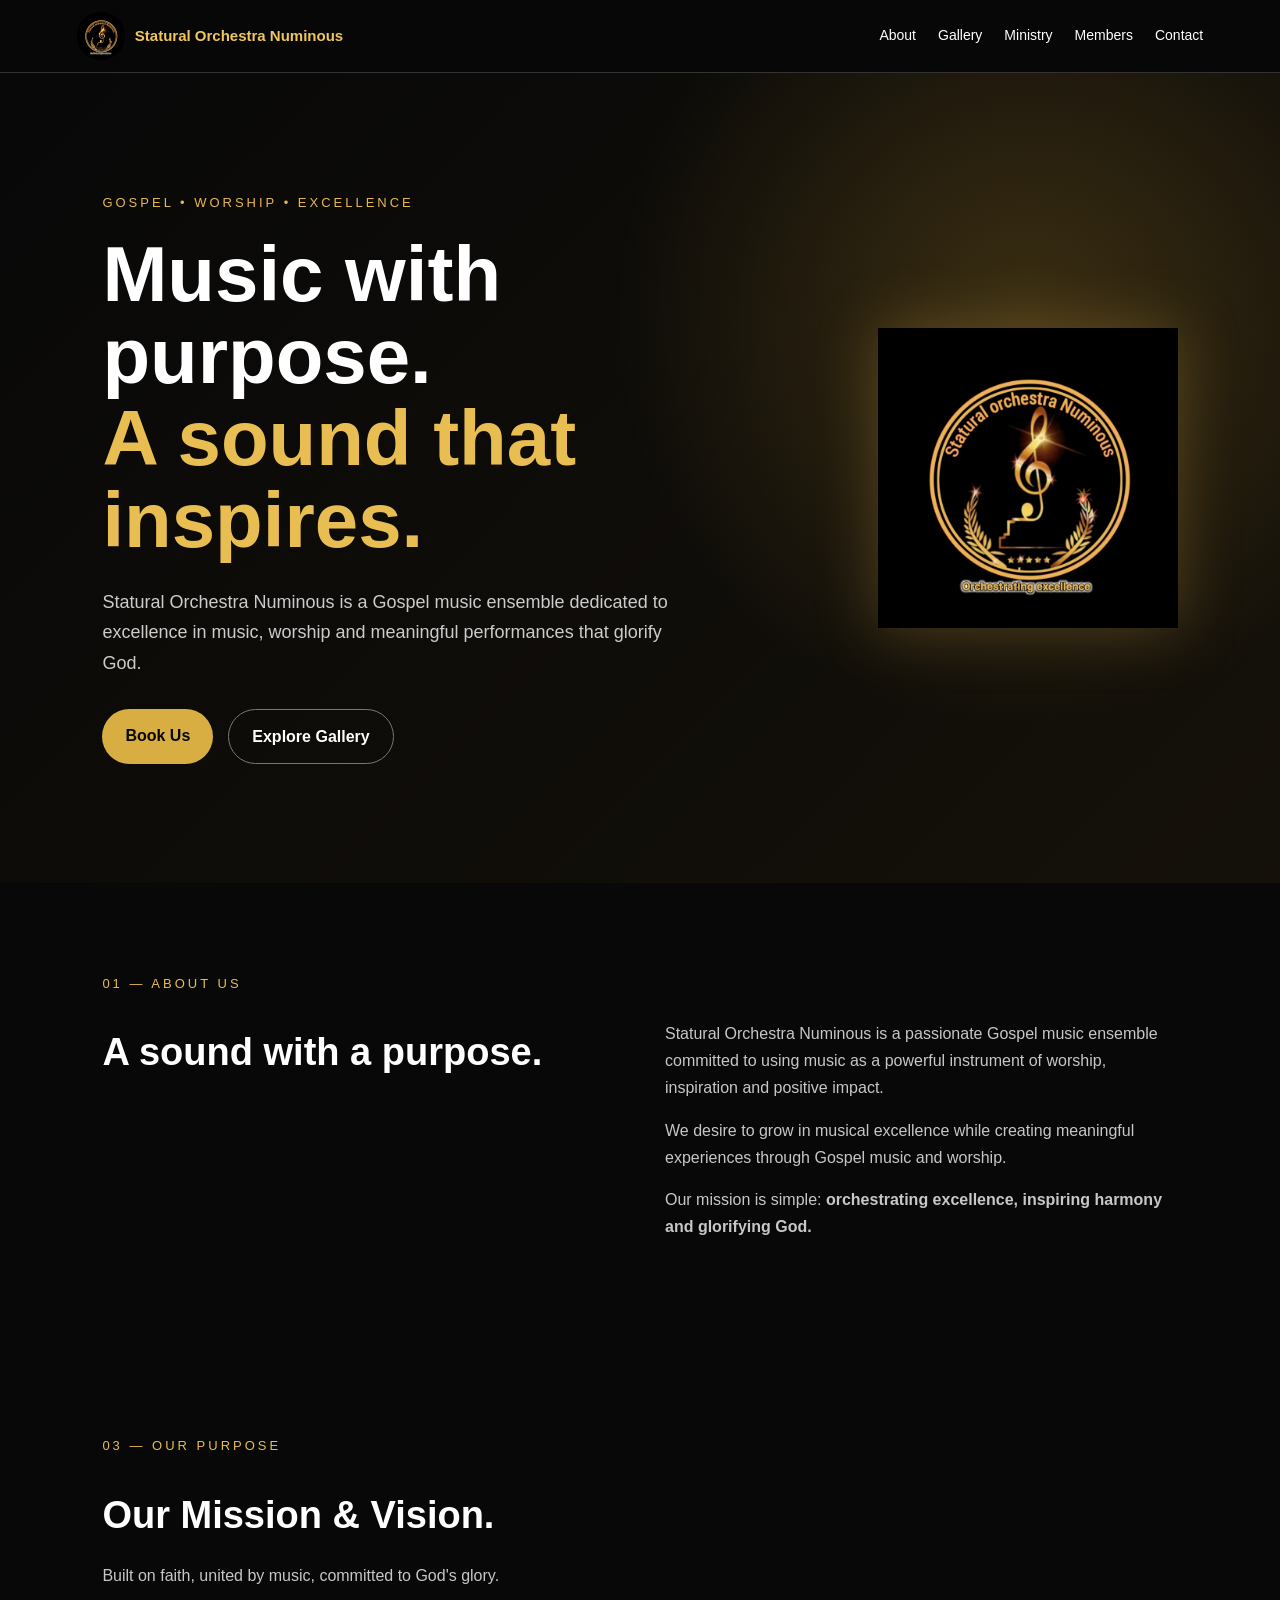
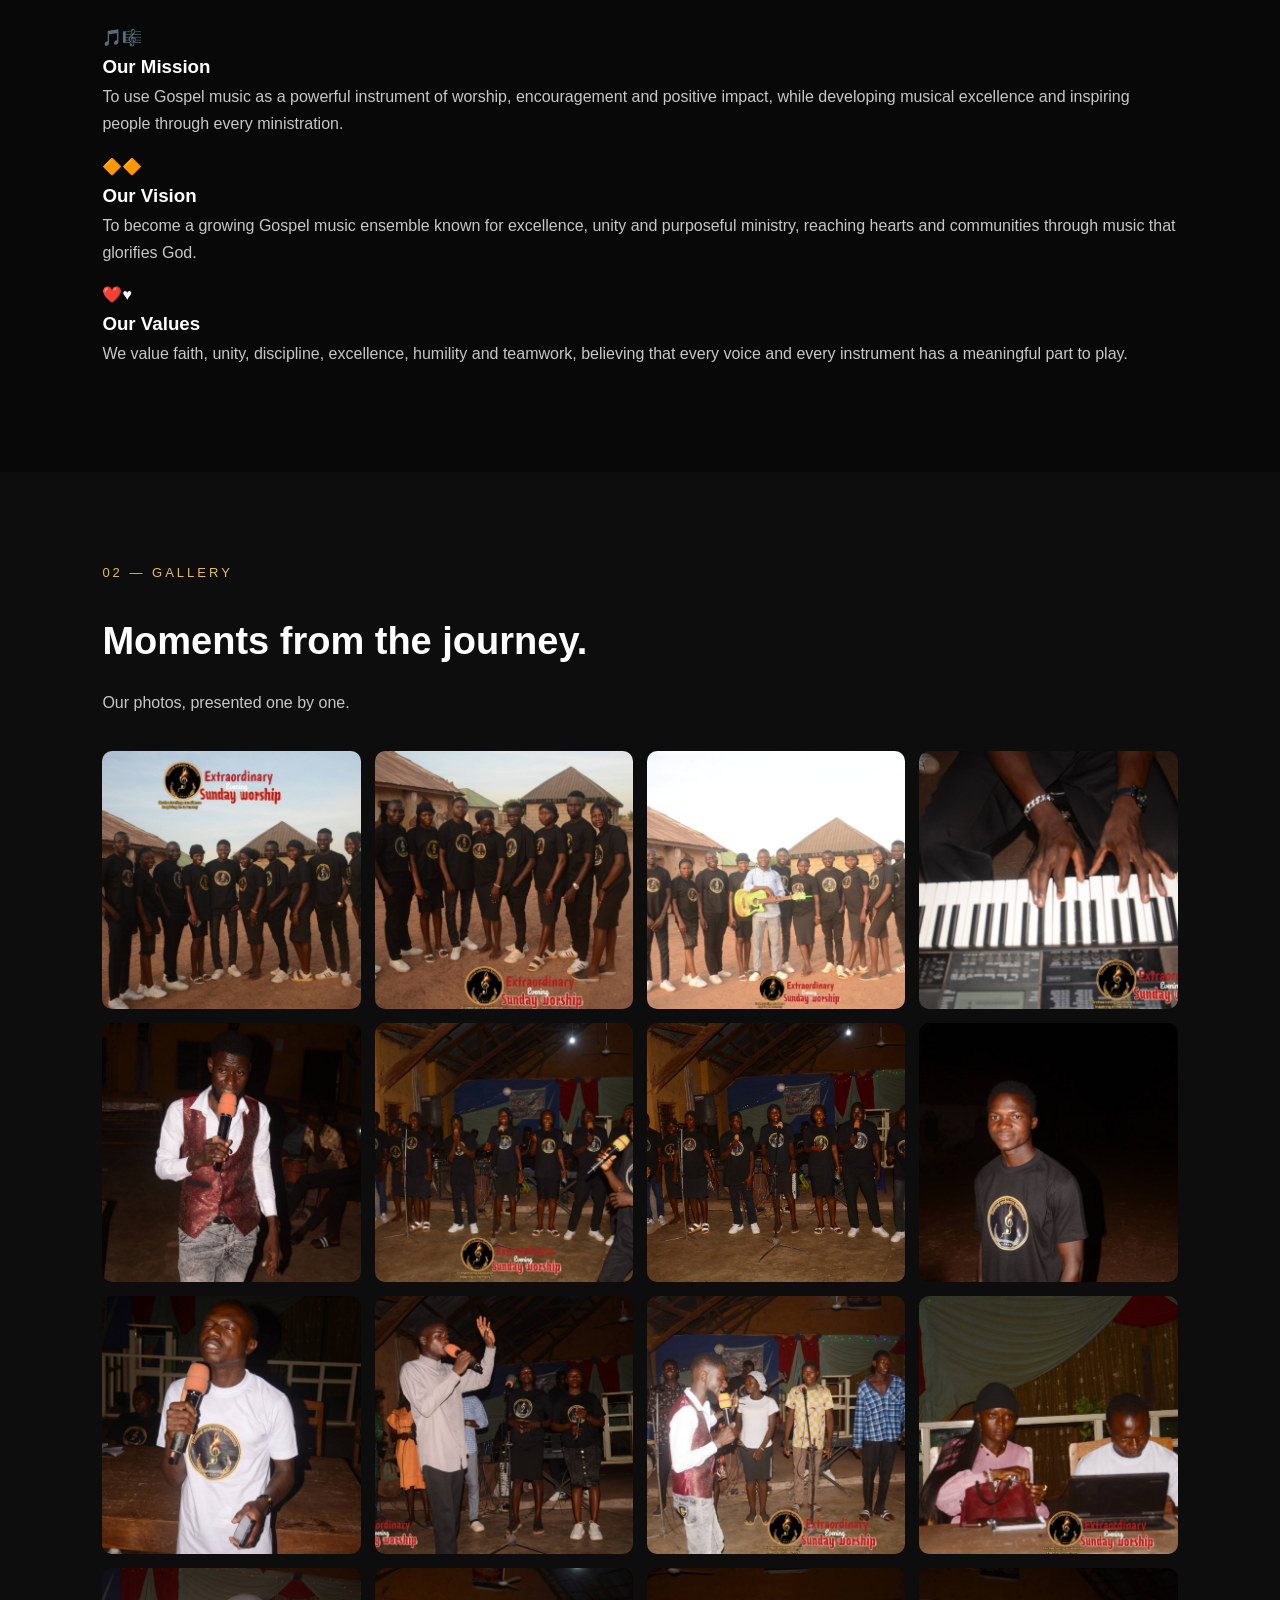
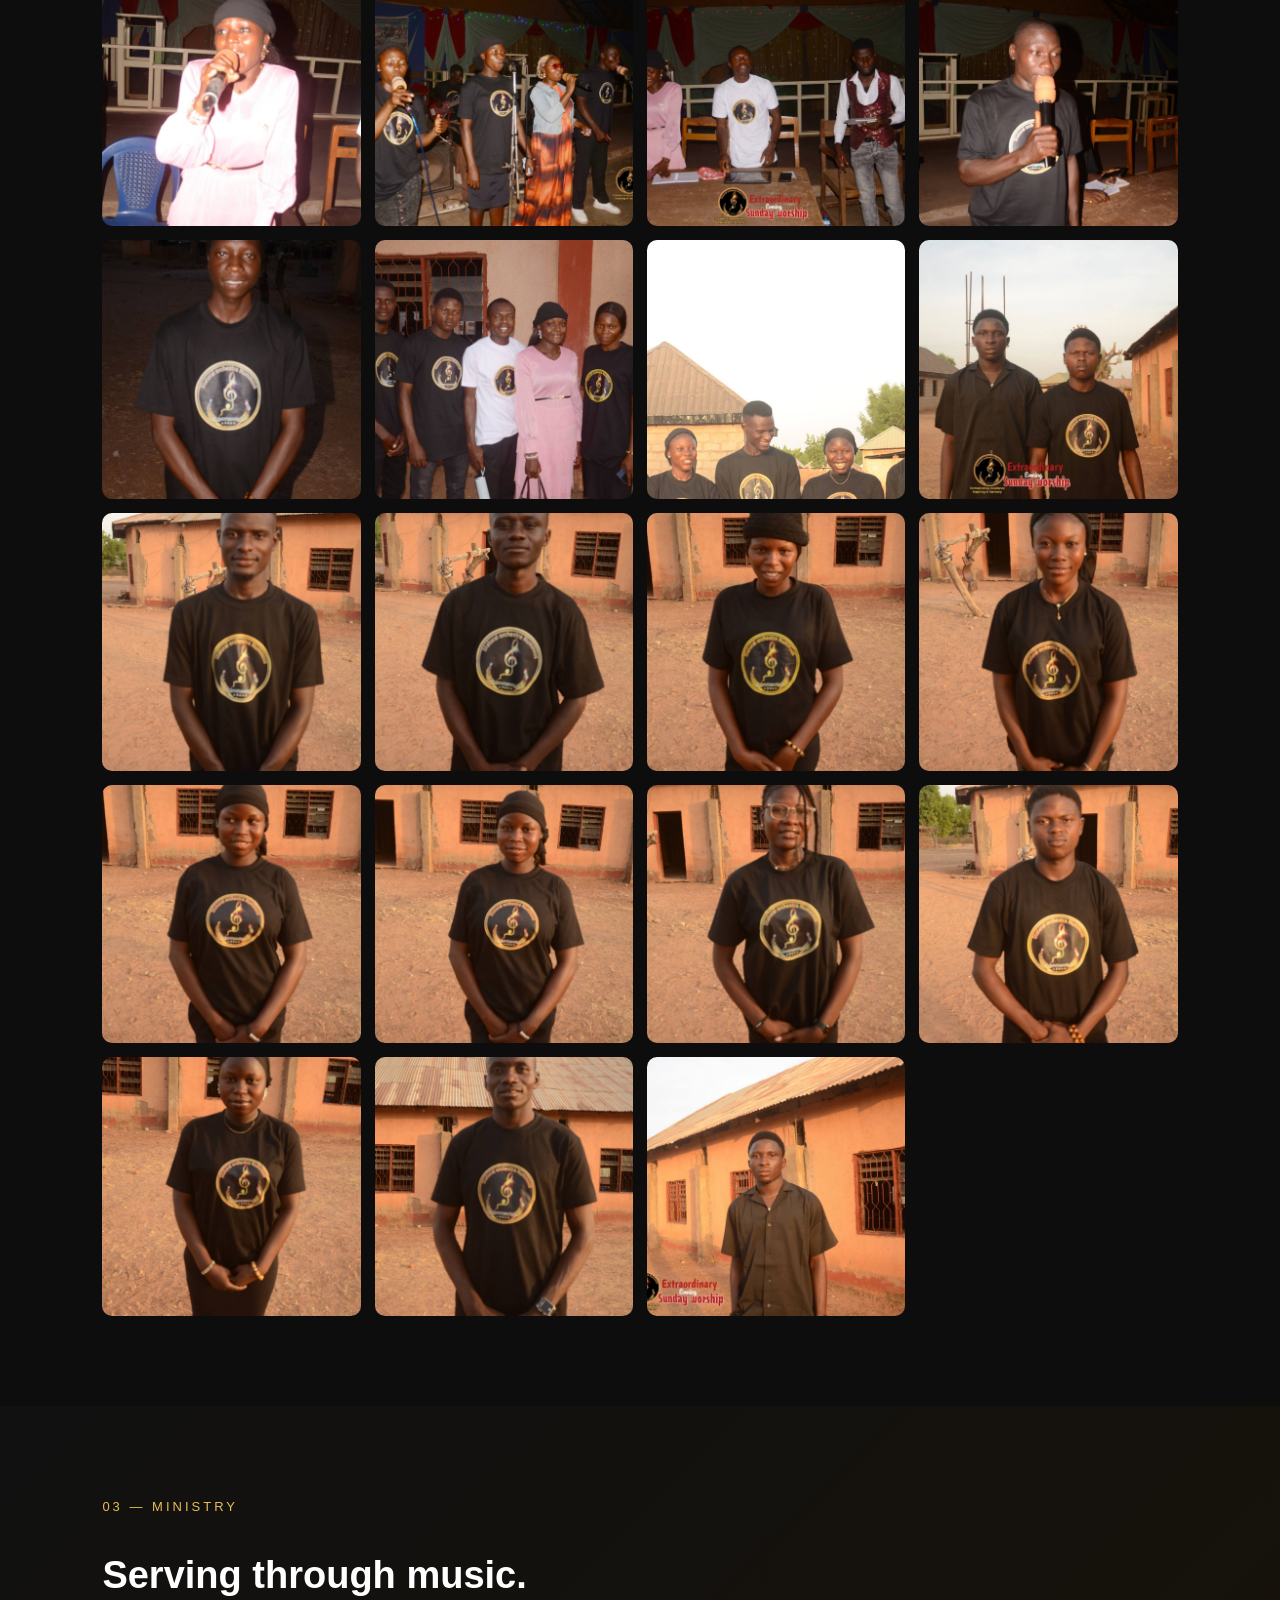
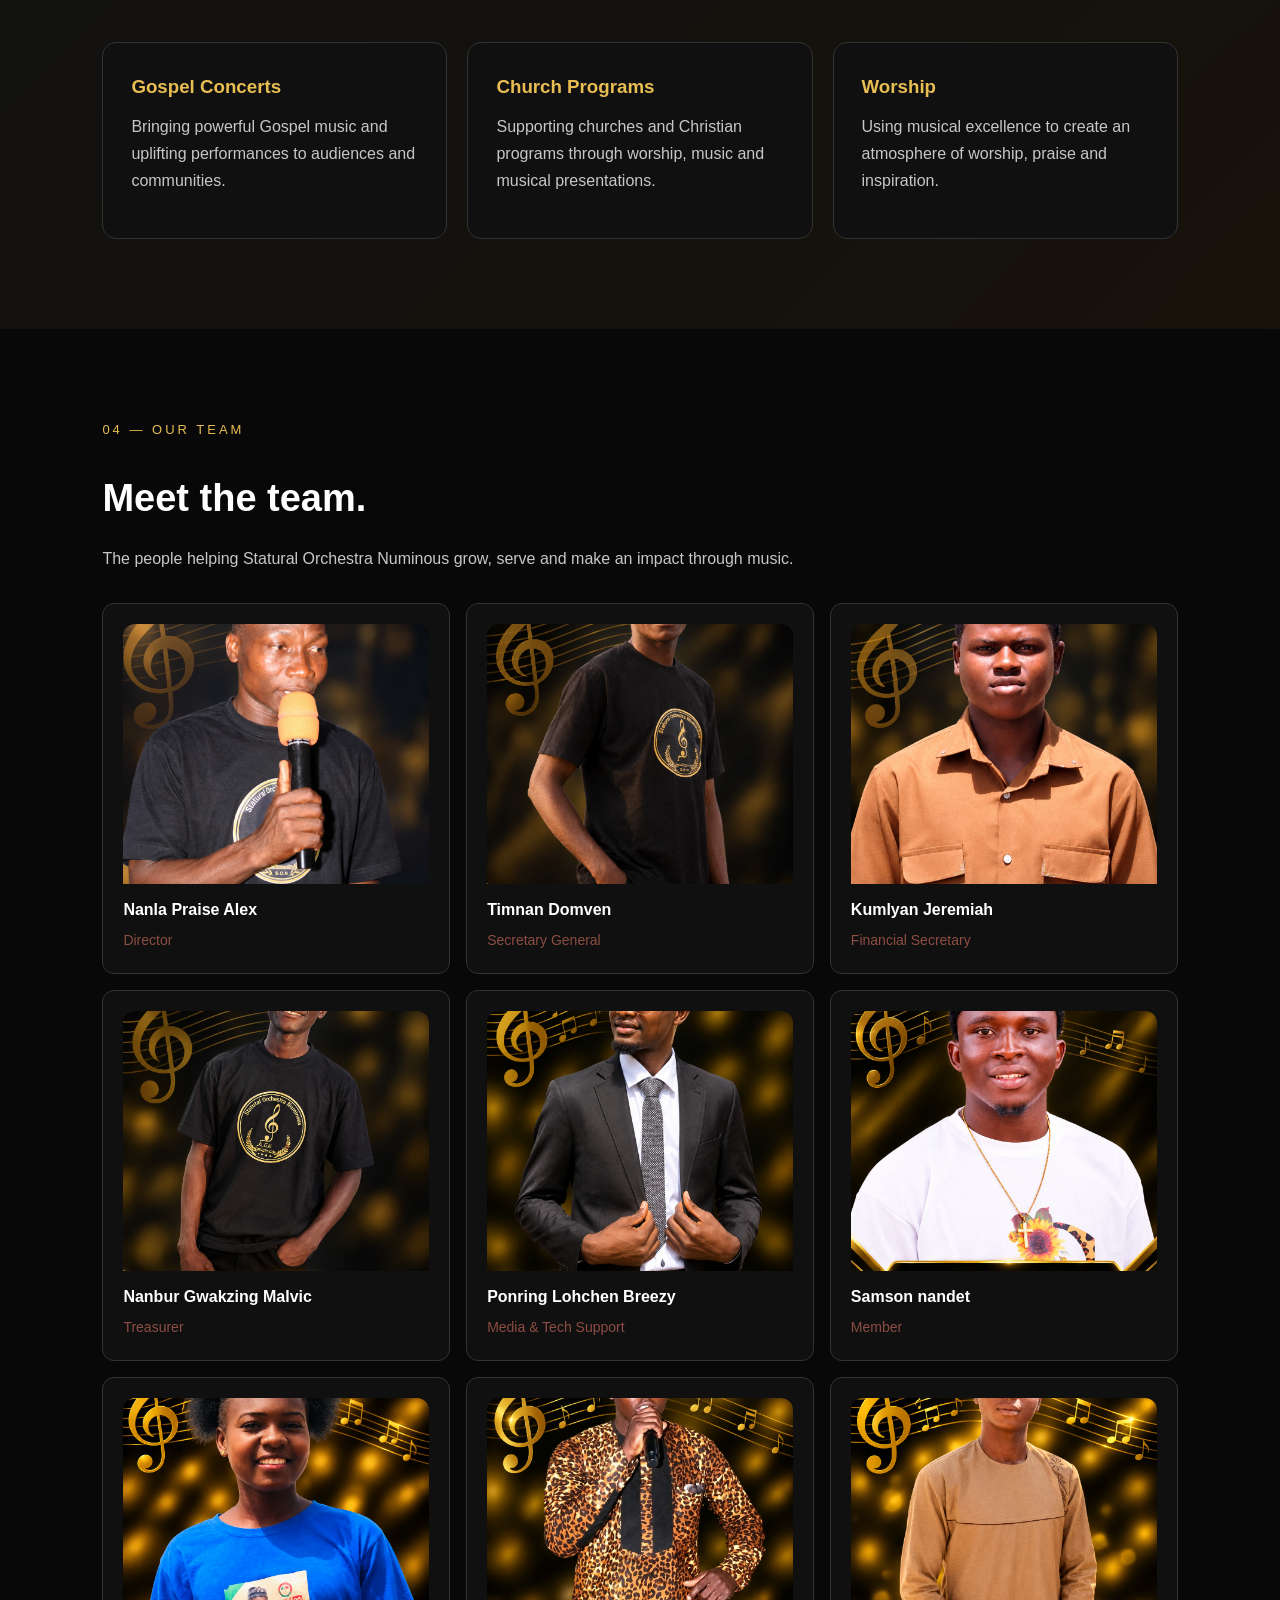
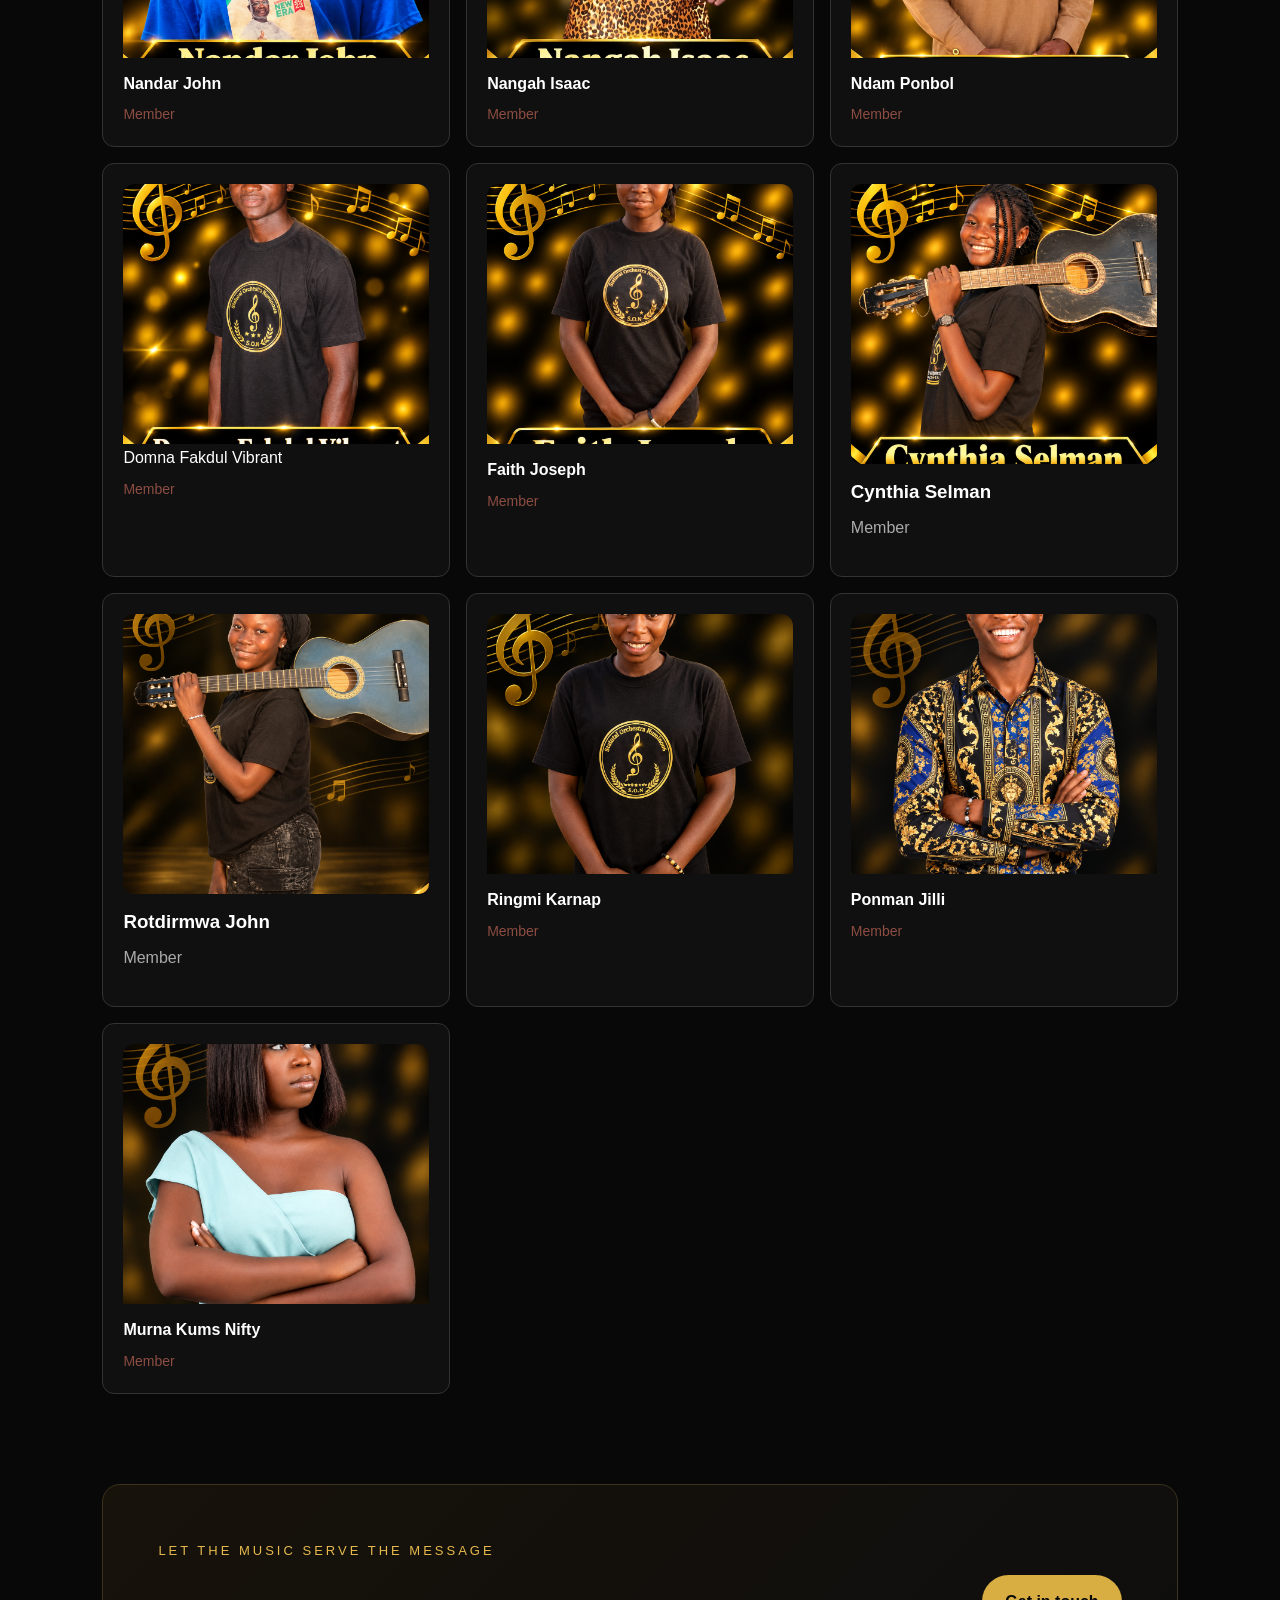
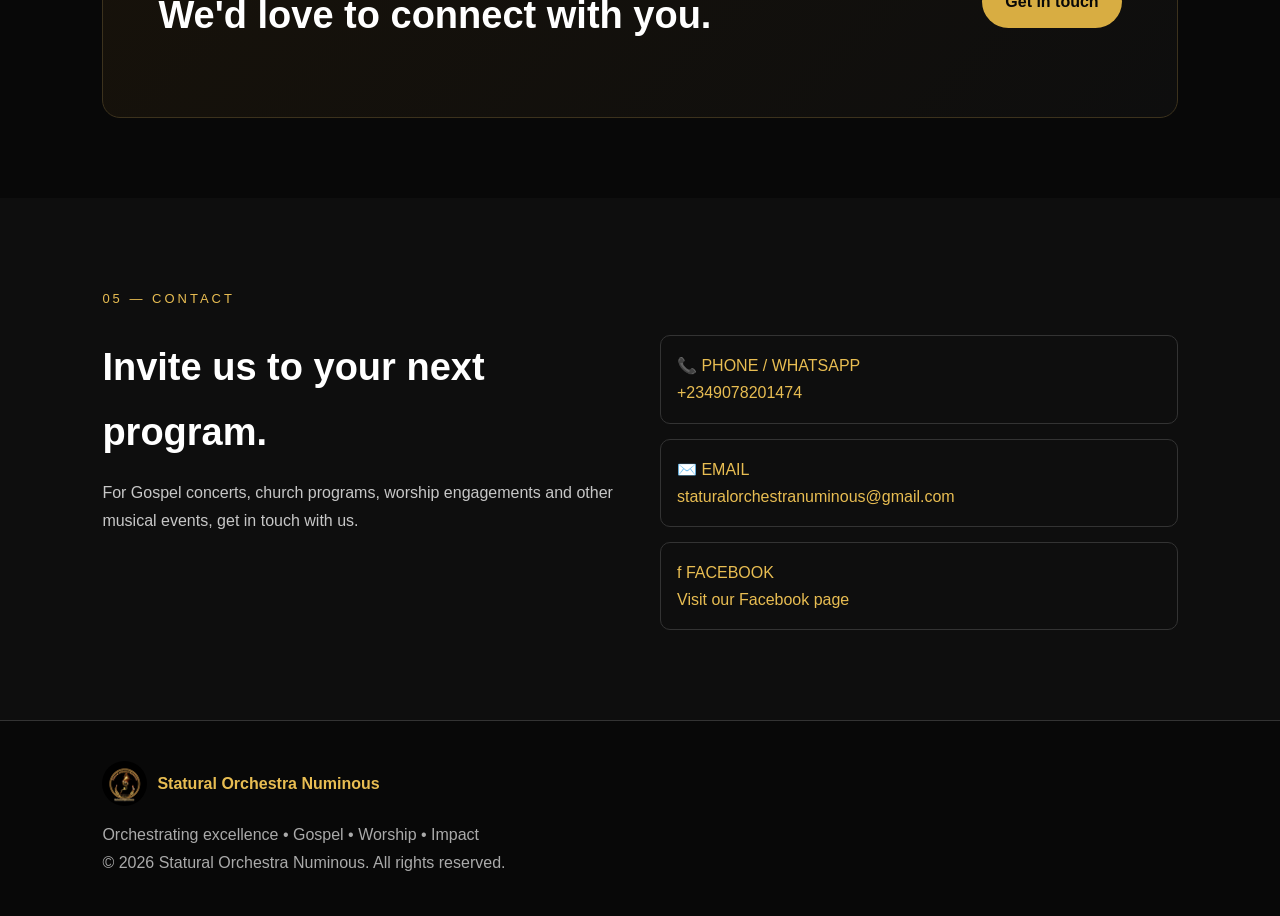
==== index.html @ 4edaca40 "Update phone number in contact card" ====
<!DOCTYPE html>
<html lang="en">
<head>
<meta charset="UTF-8">
<meta name="viewport" content="width=device-width, initial-scale=1.0">

<meta name="description" content="Statural Orchestra Numinous — Gospel music, worship, excellence and meaningful performances.">

<title>Statural Orchestra Numinous | Gospel Music</title>

<style>
*{
  margin:0;
  padding:0;
  box-sizing:border-box;
  scroll-behavior:smooth;
}

body{
  font-family:Arial,Helvetica,sans-serif;
  background:#080808;
  color:#fff;
  line-height:1.7;
}

header{
  position:sticky;
  top:0;
  z-index:1000;
  background:rgba(8,8,8,.96);
  border-bottom:1px solid #333;
  padding:12px 6%;
  display:flex;
  align-items:center;
  justify-content:space-between;
}

.brand{
  display:flex;
  align-items:center;
  gap:10px;
  color:#f1c75b;
  text-decoration:none;
  font-weight:bold;
}

.brand img{
  width:48px;
  height:48px;
  object-fit:contain;
  border-radius:50%;
}

.brand span{
  font-size:15px;
}

nav{
  display:flex;
  gap:22px;
}

nav a{
  color:#fff;
  text-decoration:none;
  font-size:14px;
}

nav a:hover{
  color:#f1c75b;
}

.menu-btn{
  display:none;
  background:none;
  border:0;
  color:#f1c75b;
  font-size:28px;
}

.hero{
  min-height:90vh;
  display:flex;
  align-items:center;
  justify-content:space-between;
  gap:40px;
  padding:80px 8%;
  background:
    radial-gradient(circle at 80% 30%,rgba(214,164,49,.22),transparent 35%),
    linear-gradient(135deg,#080808,#15110a);
}

.hero-content{
  max-width:650px;
}

.eyebrow{
  color:#e6b94d;
  letter-spacing:3px;
  font-size:13px;
  margin-bottom:20px;
}

h1{
  font-size:clamp(42px,7vw,78px);
  line-height:1.05;
  margin-bottom:25px;
}

h1 span{
  color:#e8bd52;
}

.hero-text{
  color:#ccc;
  font-size:18px;
  max-width:600px;
}

.hero-actions{
  margin-top:30px;
  display:flex;
  gap:15px;
  flex-wrap:wrap;
}

.btn{
  display:inline-block;
  padding:13px 23px;
  border-radius:30px;
  text-decoration:none;
  font-weight:bold;
}

.primary{
  background:#d8ad42;
  color:#080808;
}

.ghost{
  border:1px solid #777;
  color:#fff;
}

.hero-mark{
  width:300px;
  height:300px;
  display:flex;
  align-items:center;
  justify-content:center;
}

.hero-mark img{
  width:100%;
  height:100%;
  object-fit:contain;
  filter:drop-shadow(0 0 30px rgba(230,185,77,.25));
}

.section{
  padding:90px 8%;
}

.section-label{
  color:#e8bd52;
  letter-spacing:3px;
  font-size:13px;
  margin-bottom:25px;
}

.two-col{
  display:grid;
  grid-template-columns:1fr 1fr;
  gap:50px;
}

h2{
  font-size:38px;
  margin-bottom:15px;
}

.section p{
  color:#c7c7c7;
  margin-bottom:15px;
}

.gallery-section{
  background:#0d0d0d;
}

.section-heading{
  margin-bottom:35px;
}

.gallery{
  display:grid;
  grid-template-columns:repeat(4,1fr);
  gap:14px;
}

.gallery-item{
  border:0;
  padding:0;
  background:#111;
  cursor:pointer;
  overflow:hidden;
  border-radius:10px;
  aspect-ratio:1/1;
}

.gallery-item img{
  width:100%;
  height:100%;
  object-fit:cover;
  transition:.4s;
}

.gallery-item:hover img{
  transform:scale(1.08);
}

.ministry{
  background:linear-gradient(135deg,#111,#17120a);
}

.cards{
  display:grid;
  grid-template-columns:repeat(3,1fr);
  gap:20px;
  margin-top:35px;
}

.card{
  border:1px solid #333;
  padding:28px;
  border-radius:14px;
  background:#101010;
}

.card h3{
  color:#e8bd52;
  margin-bottom:10px;
}

.members{
  background:#080808;
}

  .member-grid{
    display:grid;
    grid-template-columns:repeat(3,1fr);
    gap:15px;
    margin-top:30px;
}

.member,
.member-card{
    width:100%;
    box-sizing:border-box;
    padding:20px;
    border:1px solid #333;
    border-radius:12px;
    background:#101010;
    overflow:hidden;
}

.member img,
.member-card img{
    display:block;
    width:100%;
    height:280px;
    object-fit:cover;
    border-radius:10px;
}

.member strong,
.member-card h3{
    display:block;
    margin-top:12px;
    color:#fff;
}

.member span,
.member-card p{
    display:block;
    color:#aaa;
    margin-top:6px;
}

.member strong{
    display:block;
    color:#fff;
}

.member span{
    color:#8d4d42;
    font-size:14px;
}
.member-grid{
t-size:14px;
}

.contact-section{
  background:#0e0e0e;
}

.contact-grid{
  display:grid;
  grid-template-columns:1fr 1fr;
  gap:40px;
}

.contact-card{
  display:flex;
  flex-direction:column;
  gap:15px;
}

.contact-card a{
  color:#e8bd52;
  text-decoration:none;
  border:1px solid #333;
  padding:16px;
  border-radius:10px;
}

.contact-card a:hover{
  background:#181818;
}

.cta{
  margin:0 8% 80px;
  padding:55px;
  border-radius:18px;
  background:linear-gradient(135deg,#17120a,#0e0e0e);
  border:1px solid #3c321d;
  display:flex;
  justify-content:space-between;
  align-items:center;
  gap:30px;
}

footer{
  padding:40px 8%;
  border-top:1px solid #333;
  color:#aaa;
}

.footer-brand{
  display:flex;
  align-items:center;
  gap:10px;
  color:#e8bd52;
  margin-bottom:15px;
}

.footer-brand img{
  width:45px;
  height:45px;
  border-radius:50%;
}

.lightbox{
  position:fixed;
  inset:0;
  background:rgba(0,0,0,.95);
  z-index:2000;
  display:none;
  align-items:center;
  justify-content:center;
  padding:30px;
}

.lightbox.show{
  display:flex;
}

.lightbox-img{
  max-width:90%;
  max-height:85vh;
  object-fit:contain;
}

.lightbox button{
  position:absolute;
  background:none;
  border:0;
  color:#fff;
  font-size:38px;
  cursor:pointer;
}

.lightbox-close{
  top:20px;
  right:25px;
}

.lightbox-prev{
  left:20px;
}

.lightbox-next{
  right:20px;
}

@media(max-width:800px){

  header{
    padding:10px 5%;
  }

  .menu-btn{
    display:block;
  }

  nav{
    display:none;
    position:absolute;
    top:70px;
    left:0;
    right:0;
    background:#080808;
    flex-direction:column;
    padding:20px 8%;
    border-bottom:1px solid #333;
  }

  nav.open{
    display:flex;
  }

  .hero{
    min-height:auto;
    padding:70px 6%;
    flex-direction:column;
    text-align:center;
  }

  .hero-content{
    max-width:100%;
  }

  .hero-actions{
    justify-content:center;
  }

  .hero-mark{
    width:210px;
    height:210px;
  }

  .two-col,
  .contact-grid{
    grid-template-columns:1fr;
  }

  .gallery{
    grid-template-columns:repeat(2,1fr);
  }

  .cards{
    grid-template-columns:1fr;
  }

  .member-grid{
    grid-template-columns:1fr 1fr;
  }

  .cta{
    margin:0 5% 50px;
    padding:35px 25px;
    flex-direction:column;
    text-align:center;
  }

  h2{
    font-size:30px;
  }
}

@media(max-width:480px){
  .member-grid{
    grid-template-columns:1fr;
  }

  .brand span{
    font-size:13px;
  }
}
.member-grid{
  display:grid;
  grid-template-columns:repeat(3,1fr);
  gap:16px;
}

.member{
  min-width:0;
  overflow:hidden;
}

.member img{
  width:100%;
  height:260px;
  object-fit:cover;
  display:block;
  border-radius:12px 12px 0 0;
}

@media(max-width:700px){
  .member-grid{
    grid-template-columns:1fr;
  }

  .member img{
    height:320px;
  }
}
</style>
</head>

<body>

<header>
  <a href="#home" class="brand">
    <img src="logo.png" alt="Statural Orchestra Numinous logo">
    <span>Statural Orchestra Numinous</span>
  </a>

  <button class="menu-btn" onclick="toggleMenu()">☰</button>

  <nav id="nav">
    <a href="#about">About</a>
    <a href="#gallery">Gallery</a>
    <a href="#ministry">Ministry</a>
    <a href="#members">Members</a>
    <a href="#contact">Contact</a>
  </nav>
</header>

<main>

<section id="home" class="hero">

  <div class="hero-content">

    <p class="eyebrow">GOSPEL • WORSHIP • EXCELLENCE</p>

    <h1>
      Music with purpose.<br>
      <span>A sound that inspires.</span>
    </h1>

    <p class="hero-text">
      Statural Orchestra Numinous is a Gospel music ensemble
      dedicated to excellence in music, worship and meaningful
      performances that glorify God.
    </p>

    <div class="hero-actions">
      <a class="btn primary" href="#contact">Book Us</a>
      <a class="btn ghost" href="#gallery">Explore Gallery</a>
    </div>

  </div>

  <div class="hero-mark">
    <img src="logo.png" alt="Statural Orchestra Numinous">
  </div>

</section>


<section id="about" class="section">

  <div class="section-label">01 — ABOUT US</div>

  <div class="two-col">

    <div>
      <h2>A sound with a purpose.</h2>
    </div>

    <div>
      <p>
        Statural Orchestra Numinous is a passionate Gospel music
        ensemble committed to using music as a powerful instrument
        of worship, inspiration and positive impact.
      </p>

      <p>
        We desire to grow in musical excellence while creating
        meaningful experiences through Gospel music and worship.
      </p>

      <p>
        Our mission is simple: <strong>orchestrating excellence,
        inspiring harmony and glorifying God.</strong>
      </p>
    </div>

  </div>

</section>
<!-- MISSION & VISION -->
<section id="mission" class="section mission-section">

    <div class="section-label">03 — OUR PURPOSE</div>

    <div class="section-heading">
        <h2>Our Mission & Vision.</h2>
        <p>Built on faith, united by music, committed to God's glory.</p>
    </div>

    <div class="mission-grid">

        <div class="mission-card">
            <div class="mission-icon">🎵🎼</div>
            <h3>Our Mission</h3>
            <p>
                To use Gospel music as a powerful instrument of worship,
                encouragement and positive impact, while developing musical
                excellence and inspiring people through every ministration.
            </p>
        </div>

        <div class="mission-card">
            <div class="mission-icon">🔶🔶</div>
            <h3>Our Vision</h3>
            <p>
                To become a growing Gospel music ensemble known for
                excellence, unity and purposeful ministry, reaching hearts
                and communities through music that glorifies God.
            </p>
        </div>

        <div class="mission-card">
            <div class="mission-icon">❤️♥️</div>
            <h3>Our Values</h3>
            <p>
                We value faith, unity, discipline, excellence, humility and
                teamwork, believing that every voice and every instrument
                has a meaningful part to play.
            </p>
        </div>

    </div>

          </section>

<section id="gallery" class="section gallery-section">

  <div class="section-label">02 — GALLERY</div>

  <div class="section-heading">
    <h2>Moments from the journey.</h2>
    <p>Our photos, presented one by one.</p>
  </div>

  <div class="gallery">

    <button class="gallery-item" onclick="openPhoto(1)">
      <img src="group-photo-01.jpg" alt="Statural Orchestra Numinous">
    </button>

    <button class="gallery-item" onclick="openPhoto(2)">
      <img src="group-photo-02.jpg" alt="Statural Orchestra Numinous">
    </button>

    <button class="gallery-item" onclick="openPhoto(3)">
      <img src="group-photo-03.jpg" alt="Statural Orchestra Numinous">
    </button>

    <button class="gallery-item" onclick="openPhoto(4)">
      <img src="group-photo-04.jpg" alt="Statural Orchestra Numinous">
    </button>

    <button class="gallery-item" onclick="openPhoto(5)">
      <img src="group-photo-05.jpg" alt="Statural Orchestra Numinous">
    </button>

    <button class="gallery-item" onclick="openPhoto(6)">
      <img src="group-photo-06.jpg" alt="Statural Orchestra Numinous">
    </button>

    <button class="gallery-item" onclick="openPhoto(7)">
      <img src="group-photo-07.jpg" alt="Statural Orchestra Numinous">
    </button>

    <button class="gallery-item" onclick="openPhoto(8)">
      <img src="group-photo-08.jpg" alt="Statural Orchestra Numinous">
    </button>

    <button class="gallery-item" onclick="openPhoto(9)">
      <img src="group-photo-09.jpg" alt="Statural Orchestra Numinous">
    </button>

    <button class="gallery-item" onclick="openPhoto(10)">
      <img src="group-photo-10.jpg" alt="Statural Orchestra Numinous">
    </button>

    <button class="gallery-item" onclick="openPhoto(11)">
      <img src="group-photo-11.jpg" alt="Statural Orchestra Numinous">
    </button>

    <button class="gallery-item" onclick="openPhoto(12)">
      <img src="group-photo-12.jpg" alt="Statural Orchestra Numinous">
    </button>

    <button class="gallery-item" onclick="openPhoto(13)">
      <img src="group-photo-13.jpg" alt="Statural Orchestra Numinous">
    </button>

    <button class="gallery-item" onclick="openPhoto(14)">
      <img src="group-photo-14.jpg" alt="Statural Orchestra Numinous">
    </button>

    <button class="gallery-item" onclick="openPhoto(15)">
      <img src="group-photo-15.jpg" alt="Statural Orchestra Numinous">
    </button>

    <button class="gallery-item" onclick="openPhoto(16)">
      <img src="group-photo-16.jpg" alt="Statural Orchestra Numinous">
    </button>

    <button class="gallery-item" onclick="openPhoto(17)">
      <img src="group-photo-17.jpg" alt="Statural Orchestra Numinous">
    </button>

    <button class="gallery-item" onclick="openPhoto(18)">
      <img src="group-photo-18.jpg" alt="Statural Orchestra Numinous">
    </button>

    <button class="gallery-item" onclick="openPhoto(19)">
      <img src="group-photo-19.jpg" alt="Statural Orchestra Numinous">
    </button>

    <button class="gallery-item" onclick="openPhoto(20)">
      <img src="group-photo-20.jpg" alt="Statural Orchestra Numinous">
    </button>

    <button class="gallery-item" onclick="openPhoto(22)">
      <img src="group-photo-22.jpg" alt="Statural Orchestra Numinous">
    </button>

    <button class="gallery-item" onclick="openPhoto(23)">
      <img src="group-photo-23.jpg" alt="Statural Orchestra Numinous">
    </button>

    <button class="gallery-item" onclick="openPhoto(24)">
      <img src="group-photo-24.jpg" alt="Statural Orchestra Numinous">
    </button>

    <button class="gallery-item" onclick="openPhoto(25)">
      <img src="group-photo-25.jpg" alt="Statural Orchestra Numinous">
    </button>

    <button class="gallery-item" onclick="openPhoto(26)">
      <img src="group-photo-26.jpg" alt="Statural Orchestra Numinous">
    </button>

    <button class="gallery-item" onclick="openPhoto(27)">
      <img src="group-photo-27.jpg" alt="Statural Orchestra Numinous">
    </button>

    <button class="gallery-item" onclick="openPhoto(28)">
      <img src="group-photo-28.jpg" alt="Statural Orchestra Numinous">
    </button>

    <button class="gallery-item" onclick="openPhoto(29)">
      <img src="group-photo-29.jpg" alt="Statural Orchestra Numinous">
    </button>

    <button class="gallery-item" onclick="openPhoto(30)">
      <img src="group-photo-30.jpg" alt="Statural Orchestra Numinous">
    </button>

    <button class="gallery-item" onclick="openPhoto(31)">
      <img src="group-photo-31.jpg" alt="Statural Orchestra Numinous">
    </button>

    <button class="gallery-item" onclick="openPhoto(32)">
      <img src="group-photo-32.jpg" alt="Statural Orchestra Numinous">
    </button>

  </div>

</section>


<section id="ministry" class="section ministry">

  <div class="section-label">03 — MINISTRY</div>

  <h2>Serving through music.</h2>

  <div class="cards">

    <div class="card">
      <h3>Gospel Concerts</h3>
      <p>
        Bringing powerful Gospel music and uplifting performances
        to audiences and communities.
      </p>
    </div>

    <div class="card">
      <h3>Church Programs</h3>
      <p>
        Supporting churches and Christian programs through
        worship, music and musical presentations.
      </p>
    </div>

    <div class="card">
      <h3>Worship</h3>
      <p>
        Using musical excellence to create an atmosphere of
        worship, praise and inspiration.
      </p>
    </div>

  </div>

</section>


<section id="members" class="section members">

  <div class="section-label">04 — OUR TEAM</div>

  <h2>Meet the team.</h2>

  <p>
    The people helping Statural Orchestra Numinous grow,
    serve and make an impact through music.
  </p>

<div class="member-grid">

<div class="member">
    <img src="file_0000000011e881f4b7ffb4f9edfc58f7.png" alt="Nanla Praise Alex">
    <strong>Nanla Praise Alex</strong>
    <span>Director</span>
</div>

  <div class="member">
    <img src="file_00000000da2481f48686f6efe3a06fba.png" alt="Timnan Domven">
    <strong>Timnan Domven</strong>
    <span>Secretary General</span>
  </div>

  <div class="member">
    <img src="file_000000008ca881f48b6eaabe1350ee7c.png" alt="Kumlyan Jeremiah">
    <strong>Kumlyan Jeremiah</strong>
    <span>Financial Secretary</span>
  </div>

  <div class="member">
    <img src="file_0000000098c481f49e4a3b6c5bafe7d7.png" alt="Nanbur Gwakzing Malvic">
    <strong>Nanbur Gwakzing Malvic</strong>
    <span>Treasurer</span>
  </div>

  <div class="member">
    <img src="file_0000000021cc820c845c162ed4d9261e.png" alt="Ponring Lohchen Breezy">
    <strong>Ponring Lohchen Breezy</strong>
    <span>Media & Tech Support</span>
  </div>

  <div class="member">
    <img src="file_00000000873c81f494f772c9e0b3473b.png" alt="Samson Nandet">
    <strong>Samson nandet</strong>
    <span>Member</span>
  </div>

  <div class="member">
    <img src="file_000000000df0820c9b2b9fdc454874aa.png" alt="Nandar John">
    <strong>Nandar John</strong>
    <span>Member</span>
  </div>

  <div class="member">
    <img src="file_0000000078c481f481821d22085fa3fd.png" alt="Nangah Isaac">
    <strong>Nangah Isaac</strong>
    <span>Member</span>
  </div>

  <div class="member">
    <img src="file_00000000050081f4a7dfd4ce1e5e5abd.png" alt="Ndam Ponbol">
    <strong>Ndam Ponbol</strong>
    <span>Member</span>
  </div>

  <div class="member">
    <img src="file_00000000a69c81f59ff1e37ce43504d7.png" alt="Domna Fakdul Vibrant">
    <stron>Domna Fakdul Vibrant</strong>
    <span>Member</span>
  </div>

  <div class="member">
    <img src="file_0000000082c08243b5fa9c7fd6d7900a.png" alt="Faith Joseph">
    <strong>Faith Joseph</strong>
    <span>Member</span>
  </div>

  <div class="member-card">
  <img src="file_00000000e6848210a685808f73e7ff5d.png" alt="Cynthia Selman">
  <h3>Cynthia Selman</h3>
  <p>Member</p>
  </div>

  <div class="member-card">
    <img src="file_00000000ed2081f4bdf50404bc131507.png" alt="Rotdirmwa John">
    <h3>Rotdirmwa John</h3>
    <p>Member</p>
  </div>

  <div class="member">
    <img src="file_000000003f9c81f4826a73b86c82e390.png" alt="Ringmi Karnap">
    <strong>Ringmi Karnap</strong>
    <span>Member</span>
   </div>

  <div class="member">
    <img src="file_00000000893082108916de4e1e7dce1d.png" alt="Ponman Jilli">
    <strong>Ponman Jilli</strong>
    <span>Member</span>
  </div>

  <div class="member">
    <img src="file_0000000036bc820cb86677c727b9641e.png" alt="Murna Kums Nifty">
    <strong>Murna Kums Nifty</strong>
    <span>Member</span>
  </div>

</div>
  </div>

</section>


<section class="cta">

  <div>
    <p class="eyebrow">LET THE MUSIC SERVE THE MESSAGE</p>
    <h2>We'd love to connect with you.</h2>
  </div>

  <a class="btn primary" href="#contact">Get in touch</a>

</section>


<section id="contact" class="section contact-section">

  <div class="section-label">05 — CONTACT</div>

  <div class="contact-grid">

    <div>
      <h2>Invite us to your next program.</h2>

      <p>
        For Gospel concerts, church programs, worship engagements
        and other musical events, get in touch with us.
      </p>
    </div>

    <div class="contact-card">

      <a href="tel:+2347062663032">
        📞 PHONE / WHATSAPP<br>
        +2349078201474
      </a>

      <a href="mailto:staturalorchestranuminous@gmail.com">
        ✉️ EMAIL<br>
        staturalorchestranuminous@gmail.com
      </a>

      <a href="https://www.facebook.com/profile.php?id=61594100982877"
         target="_blank">
        f FACEBOOK<br>
        Visit our Facebook page
      </a>

    </div>

  </div>

</section>

</main>


<footer>

  <div class="footer-brand">
    <img src="logo.png" alt="Statural Orchestra Numinous">
    <strong>Statural Orchestra Numinous</strong>
  </div>

  <p>Orchestrating excellence • Gospel • Worship • Impact</p>

  <p>
    © <span id="year"></span> Statural Orchestra Numinous.
    All rights reserved.
  </p>

</footer>


<div class="lightbox" id="lightbox">

  <button class="lightbox-close" onclick="closePhoto()">×</button>

  <button class="lightbox-prev" onclick="previousPhoto()">‹</button>

  <img class="lightbox-img" id="lightboxImg" src="" alt="Gallery photo">

  <button class="lightbox-next" onclick="nextPhoto()">›</button>

</div>


<script>

document.getElementById("year").textContent = new Date().getFullYear();

function toggleMenu(){
  document.getElementById("nav").classList.toggle("open");
}

const photos = [];

for(let i = 1; i <= 32; i++){
  if(i !== 21){
    photos.push("group-photo-" + String(i).padStart(2,"0") + ".jpg");
  }
}

let currentPhoto = 0;

function openPhoto(number){

  let filename = "group-photo-" + String(number).padStart(2,"0") + ".jpg";

  currentPhoto = photos.indexOf(filename);

  if(currentPhoto < 0){
    currentPhoto = 0;
  }

  document.getElementById("lightboxImg").src = photos[currentPhoto];

  document.getElementById("lightbox").classList.add("show");
}

function closePhoto(){
  document.getElementById("lightbox").classList.remove("show");
}

function nextPhoto(){

  currentPhoto++;

  if(currentPhoto >= photos.length){
    currentPhoto = 0;
  }

  document.getElementById("lightboxImg").src = photos[currentPhoto];
}

function previousPhoto(){

  currentPhoto--;

  if(currentPhoto < 0){
    currentPhoto = photos.length - 1;
  }

  document.getElementById("lightboxImg").src = photos[currentPhoto];
}

document.getElementById("lightbox").addEventListener("click",function(e){

  if(e.target === this){
    closePhoto();
  }

});

</script>

</body>
        </html>
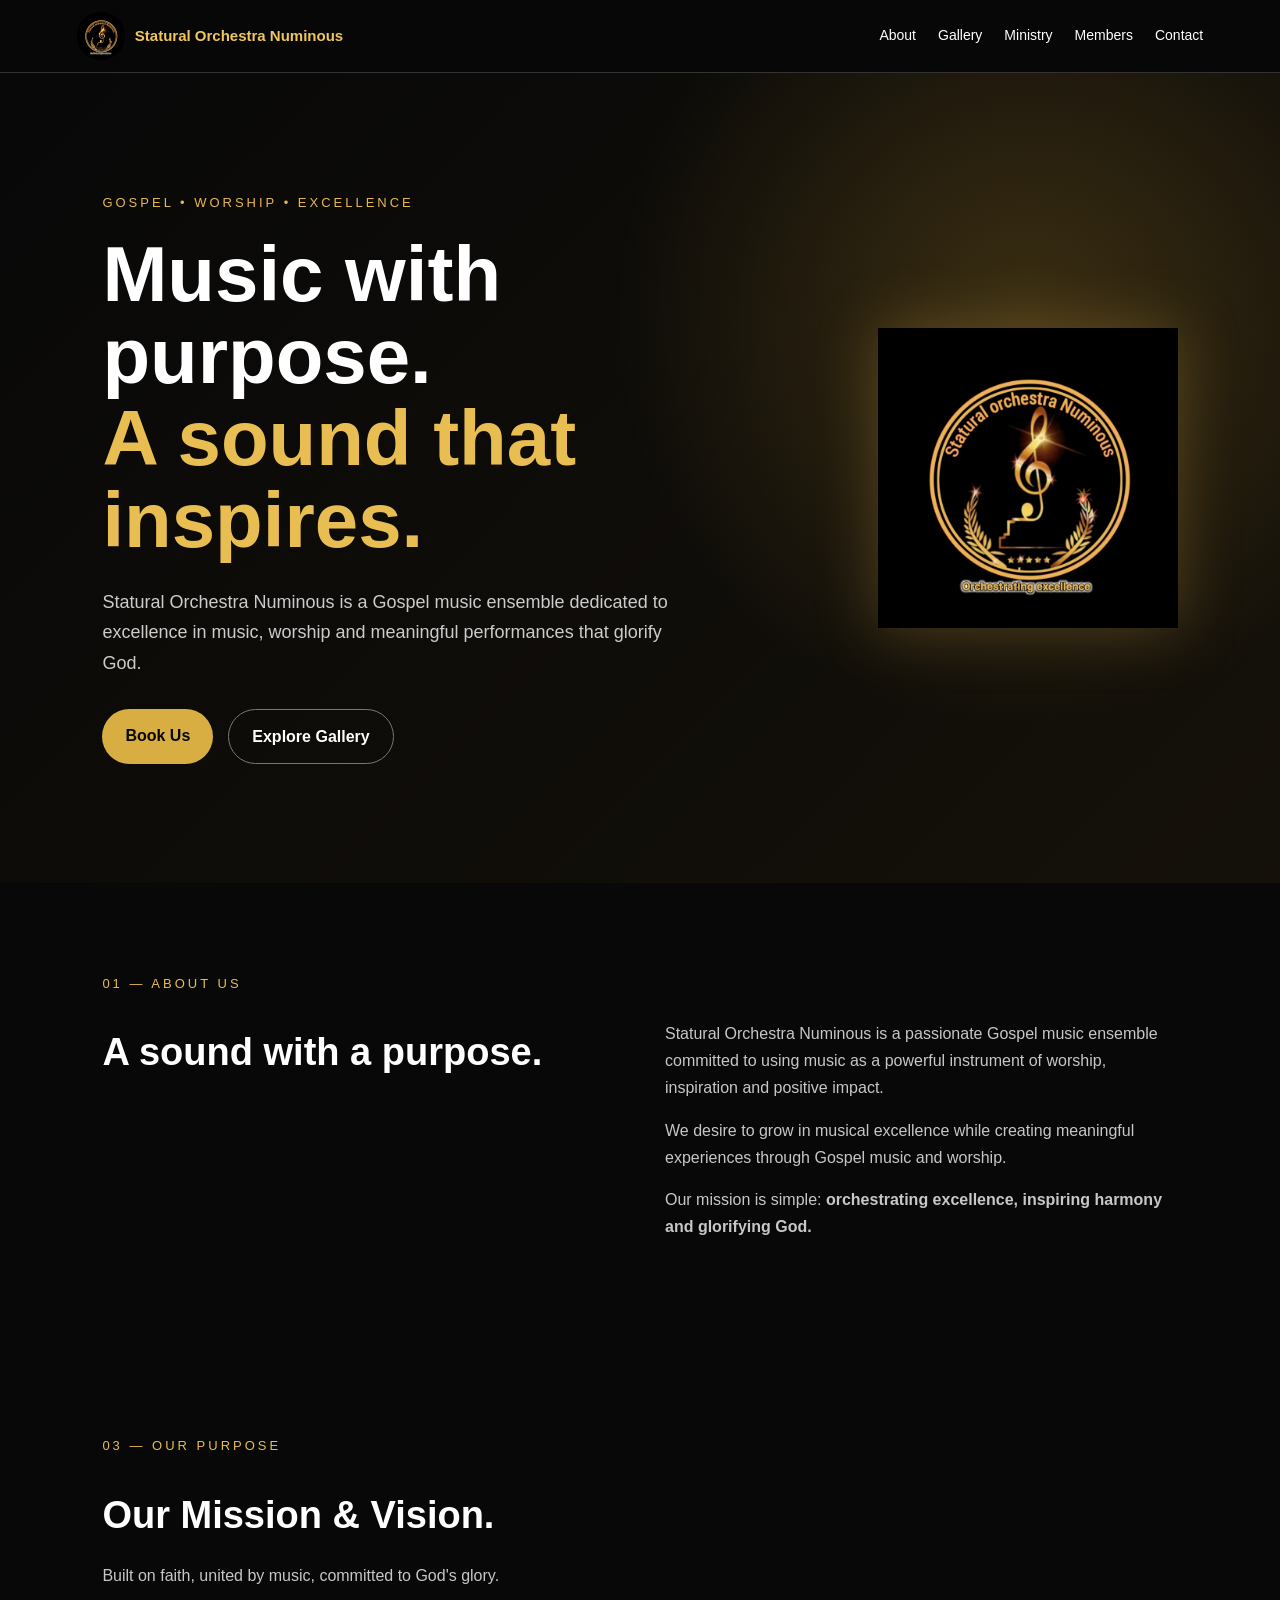
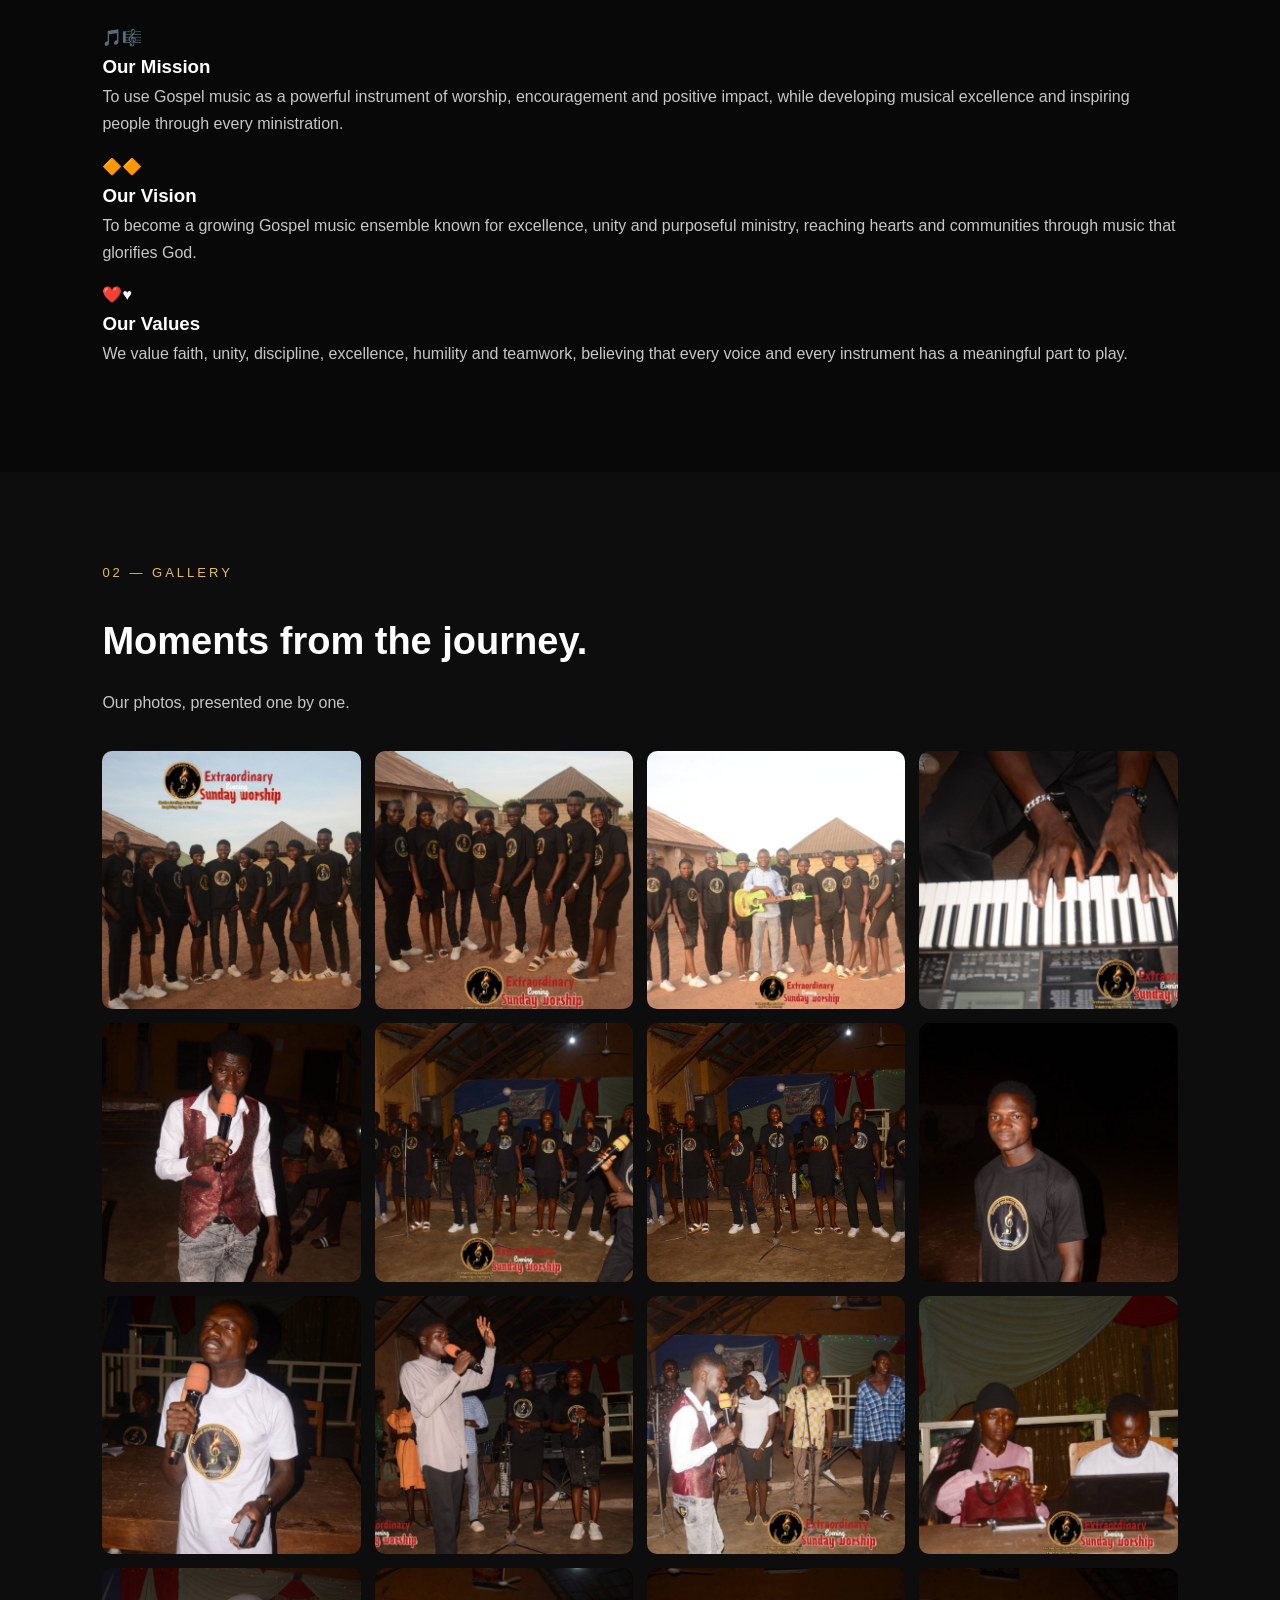
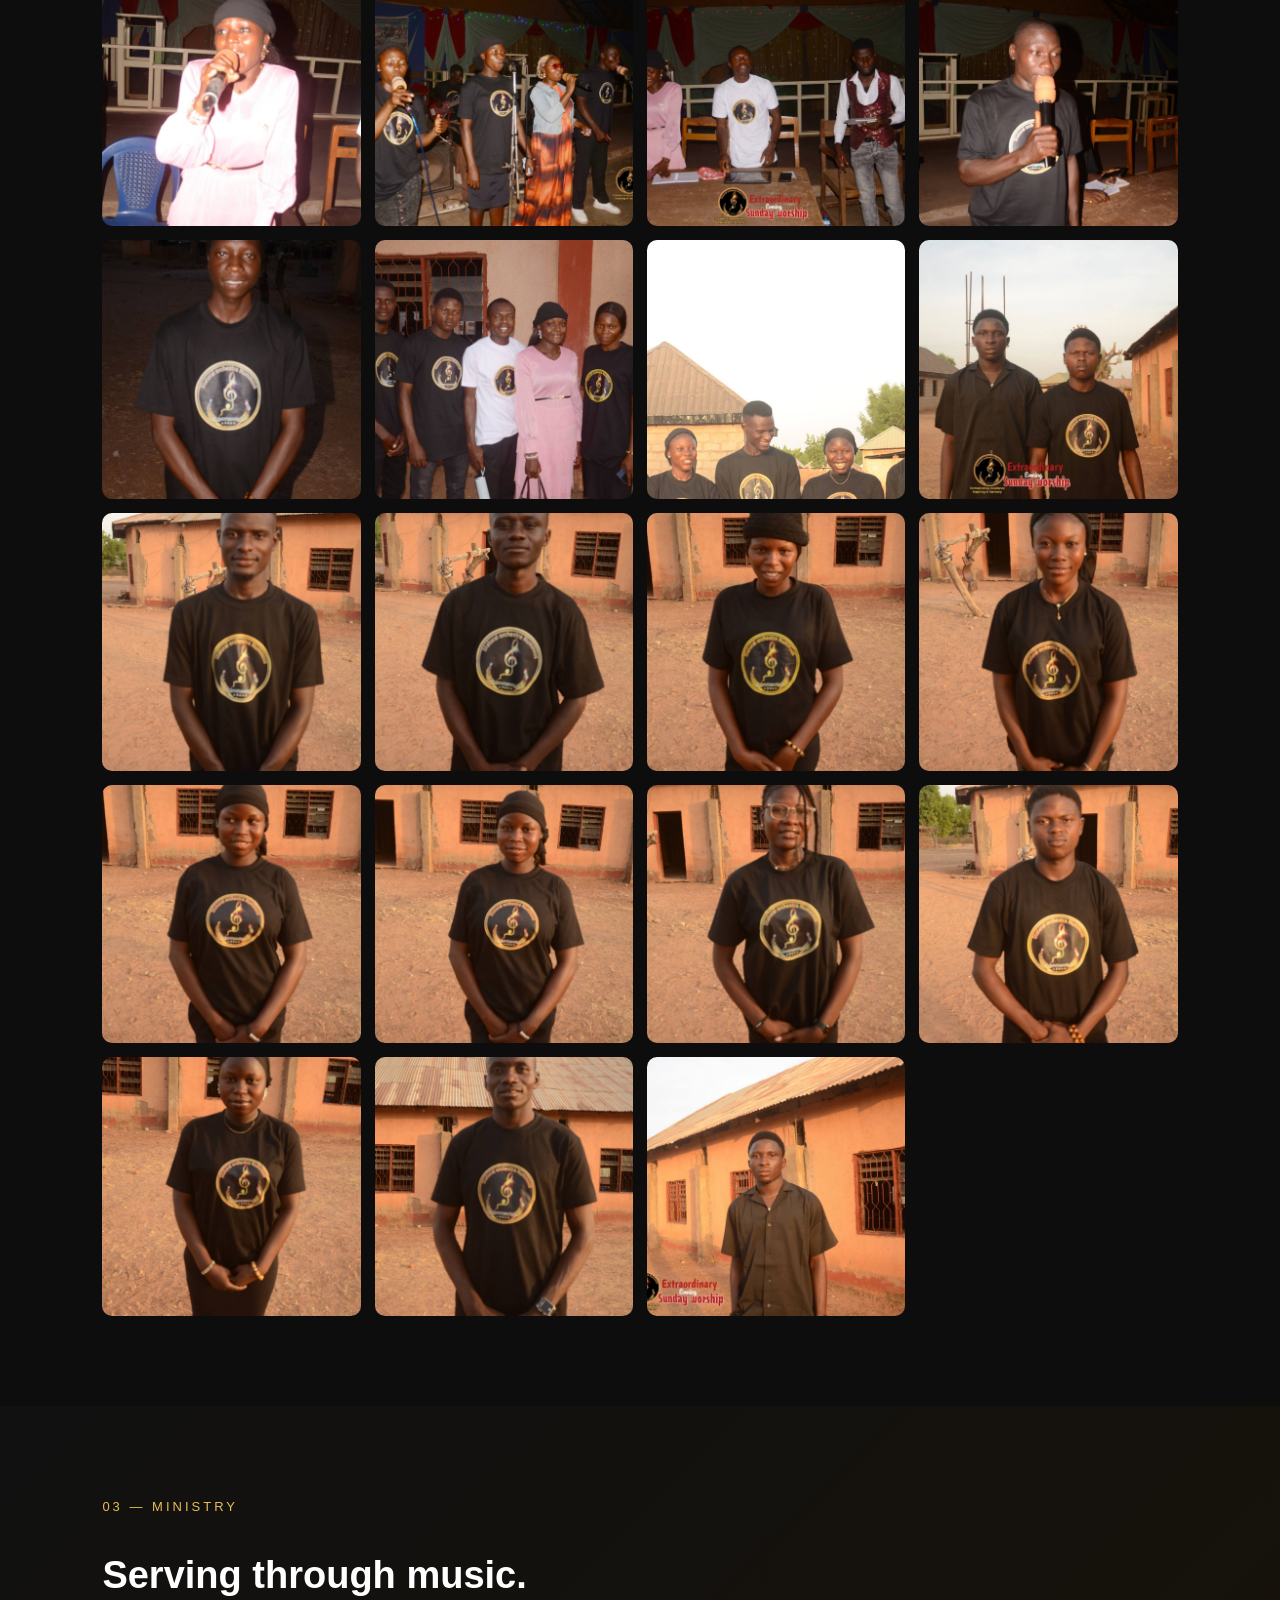
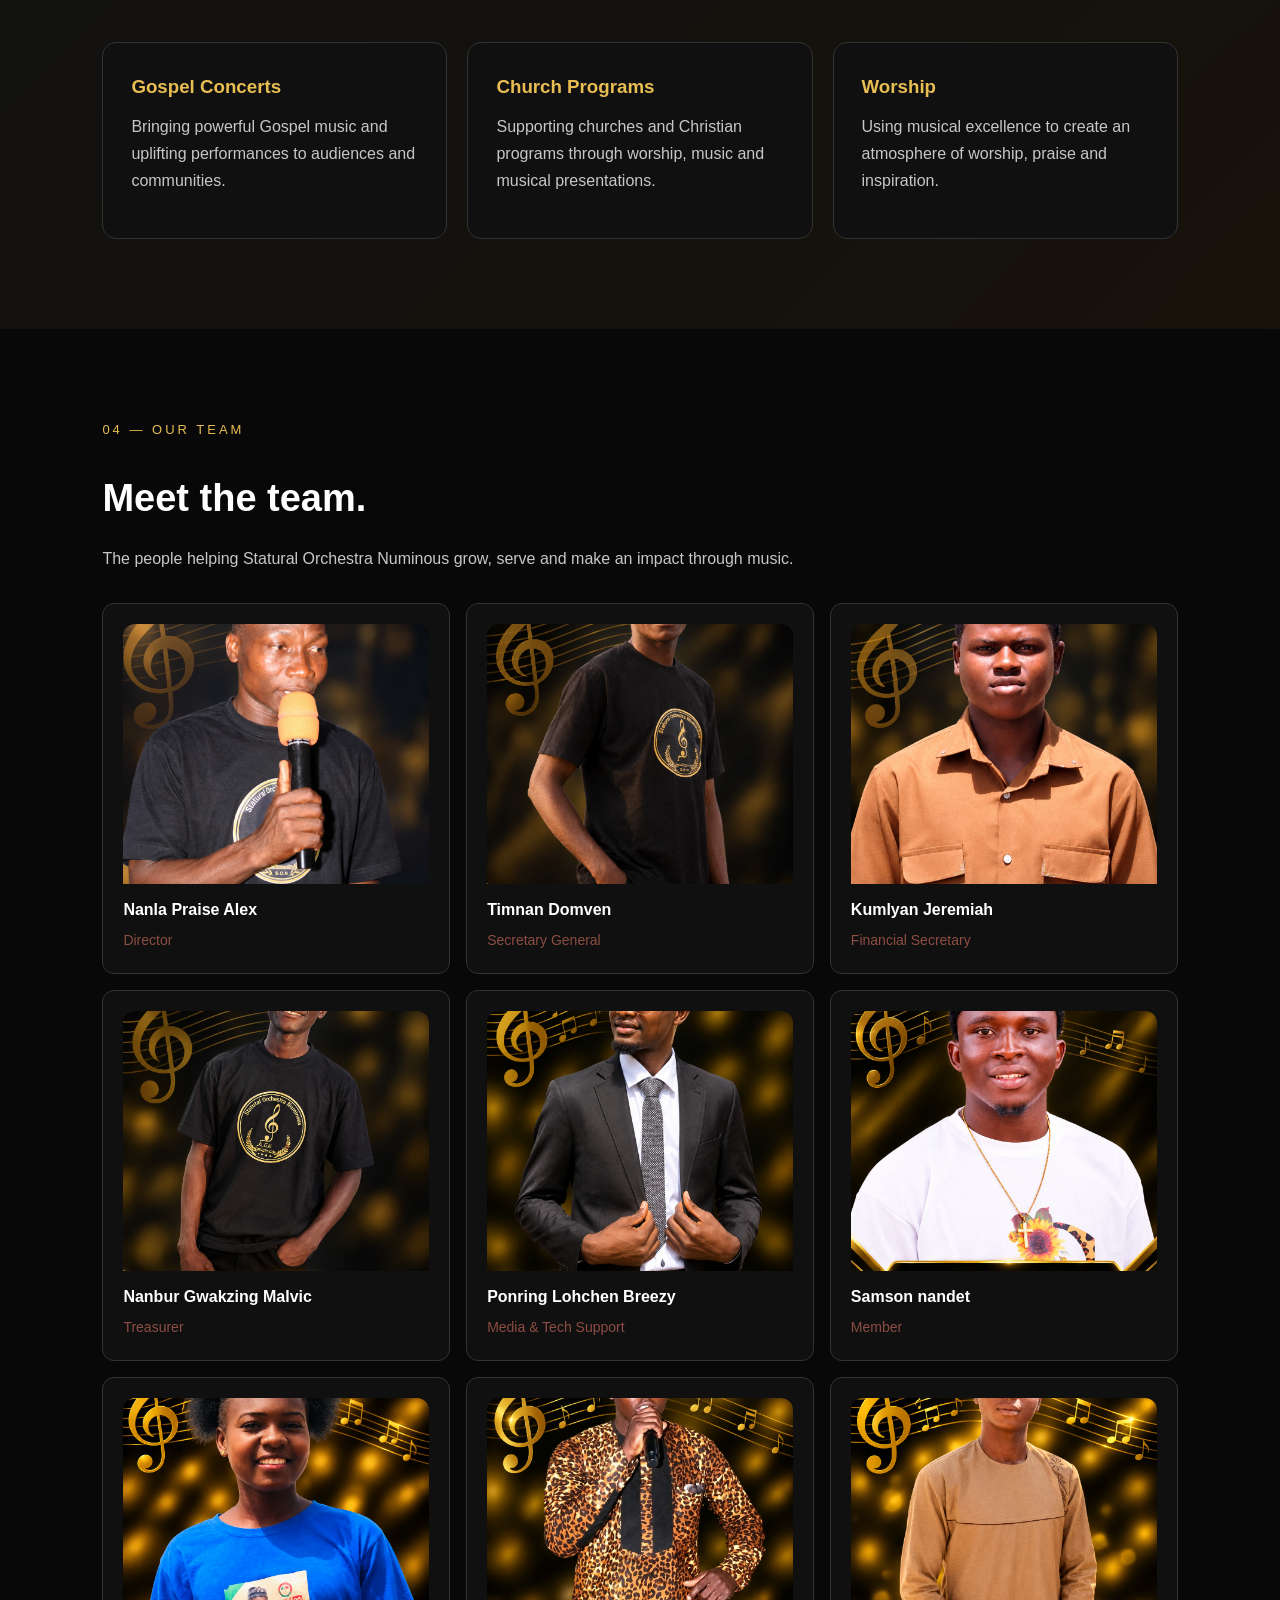
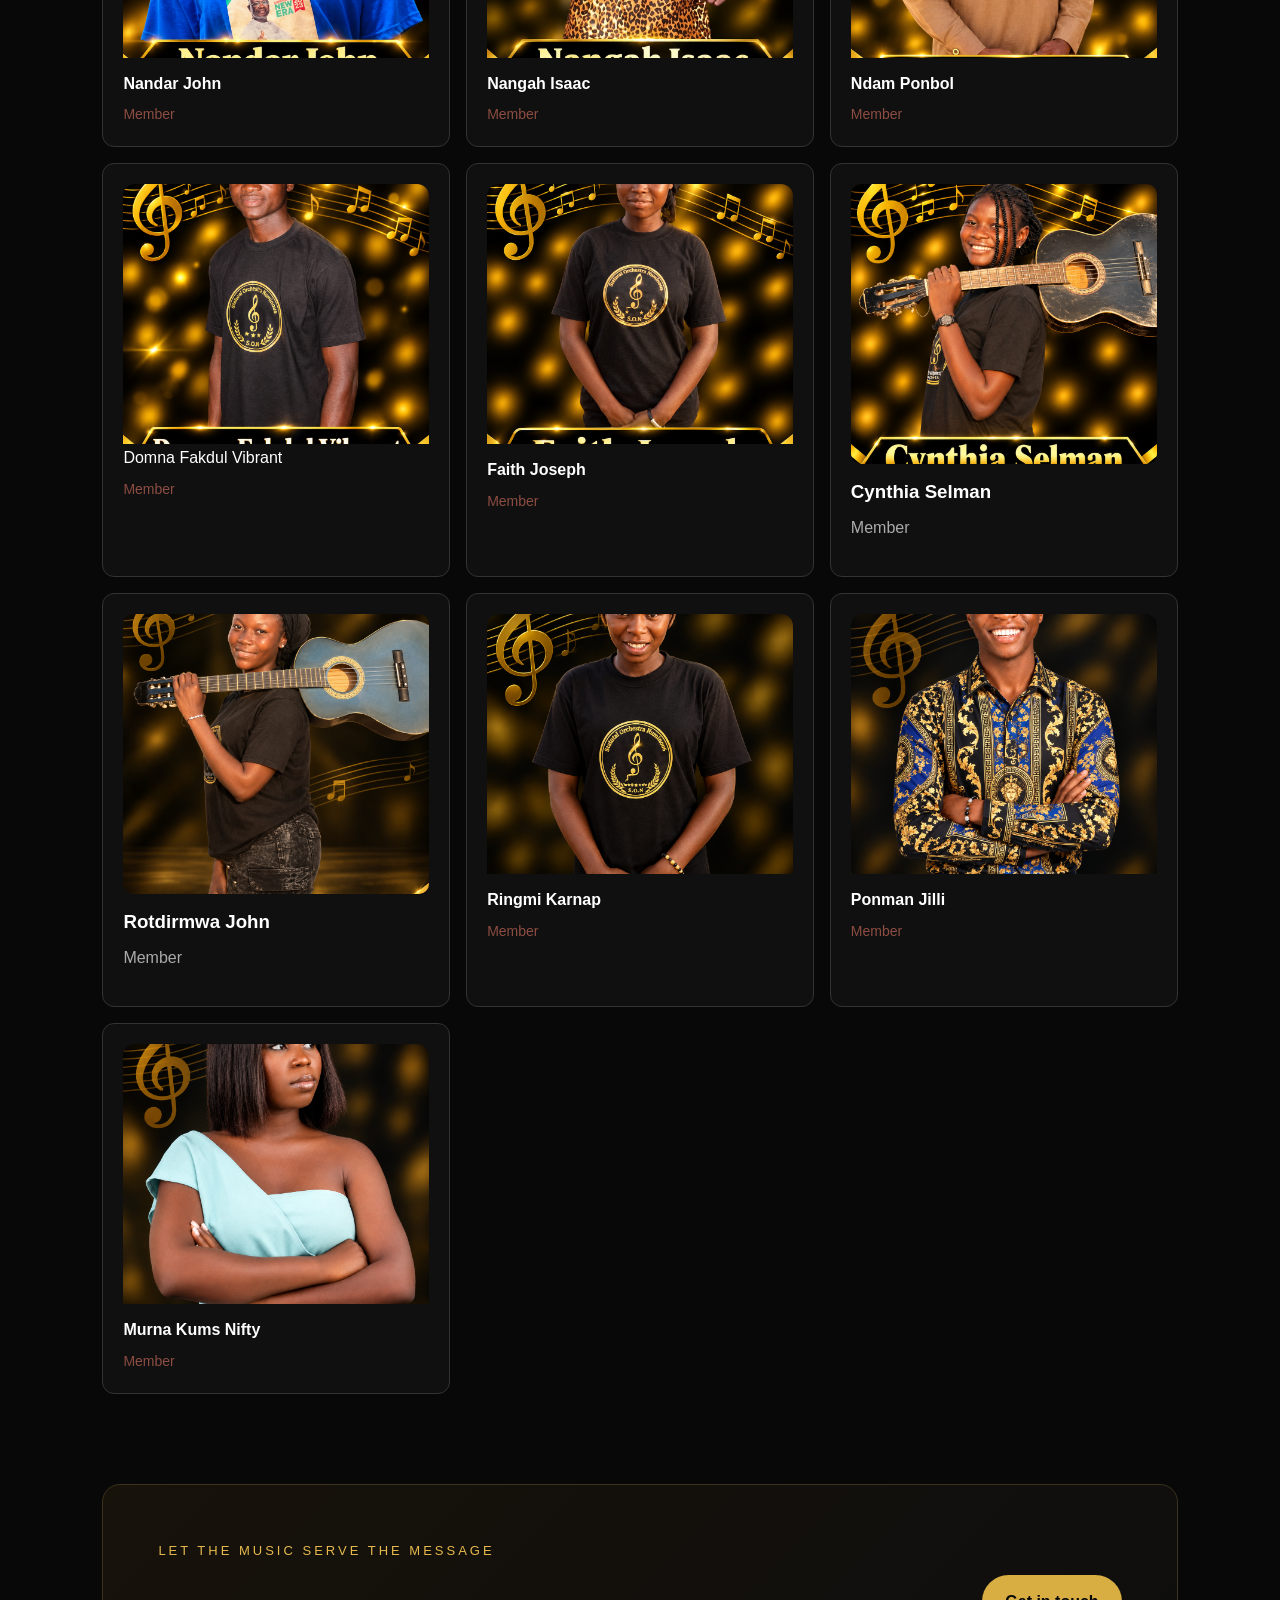
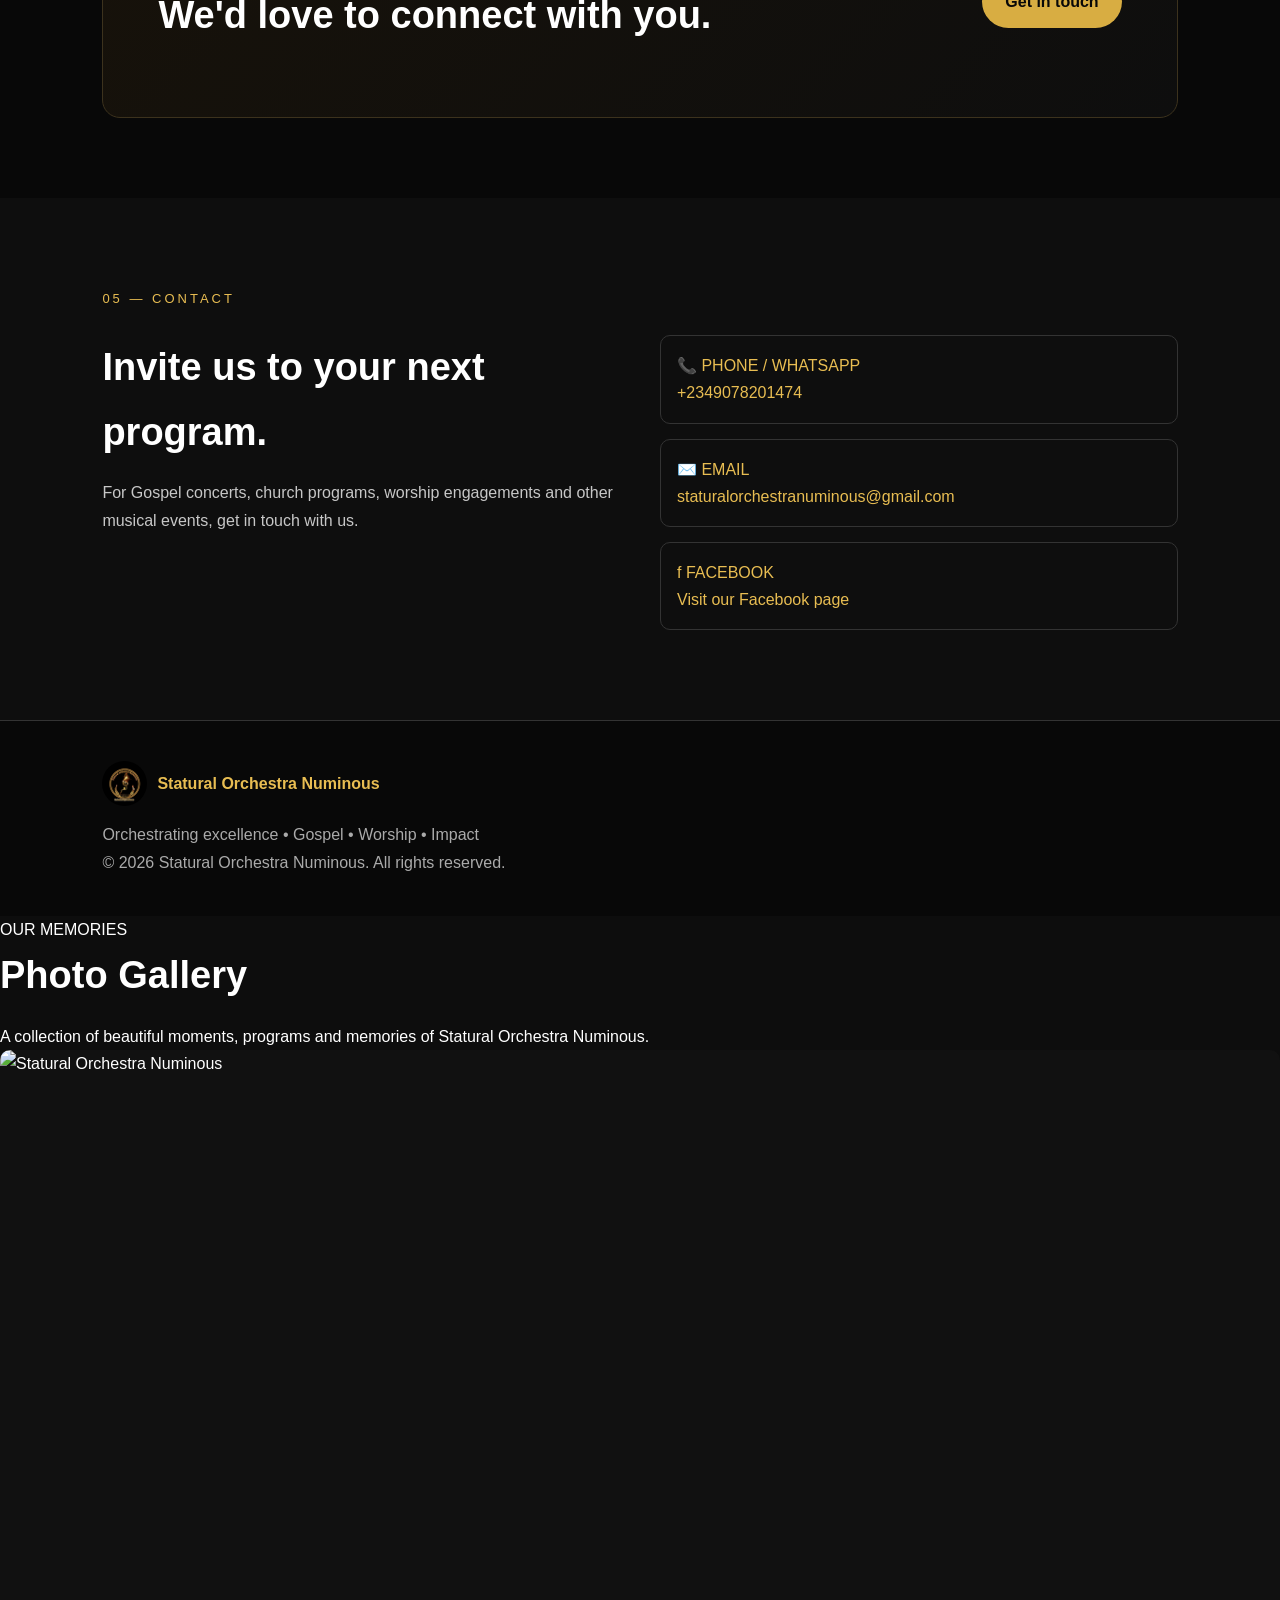
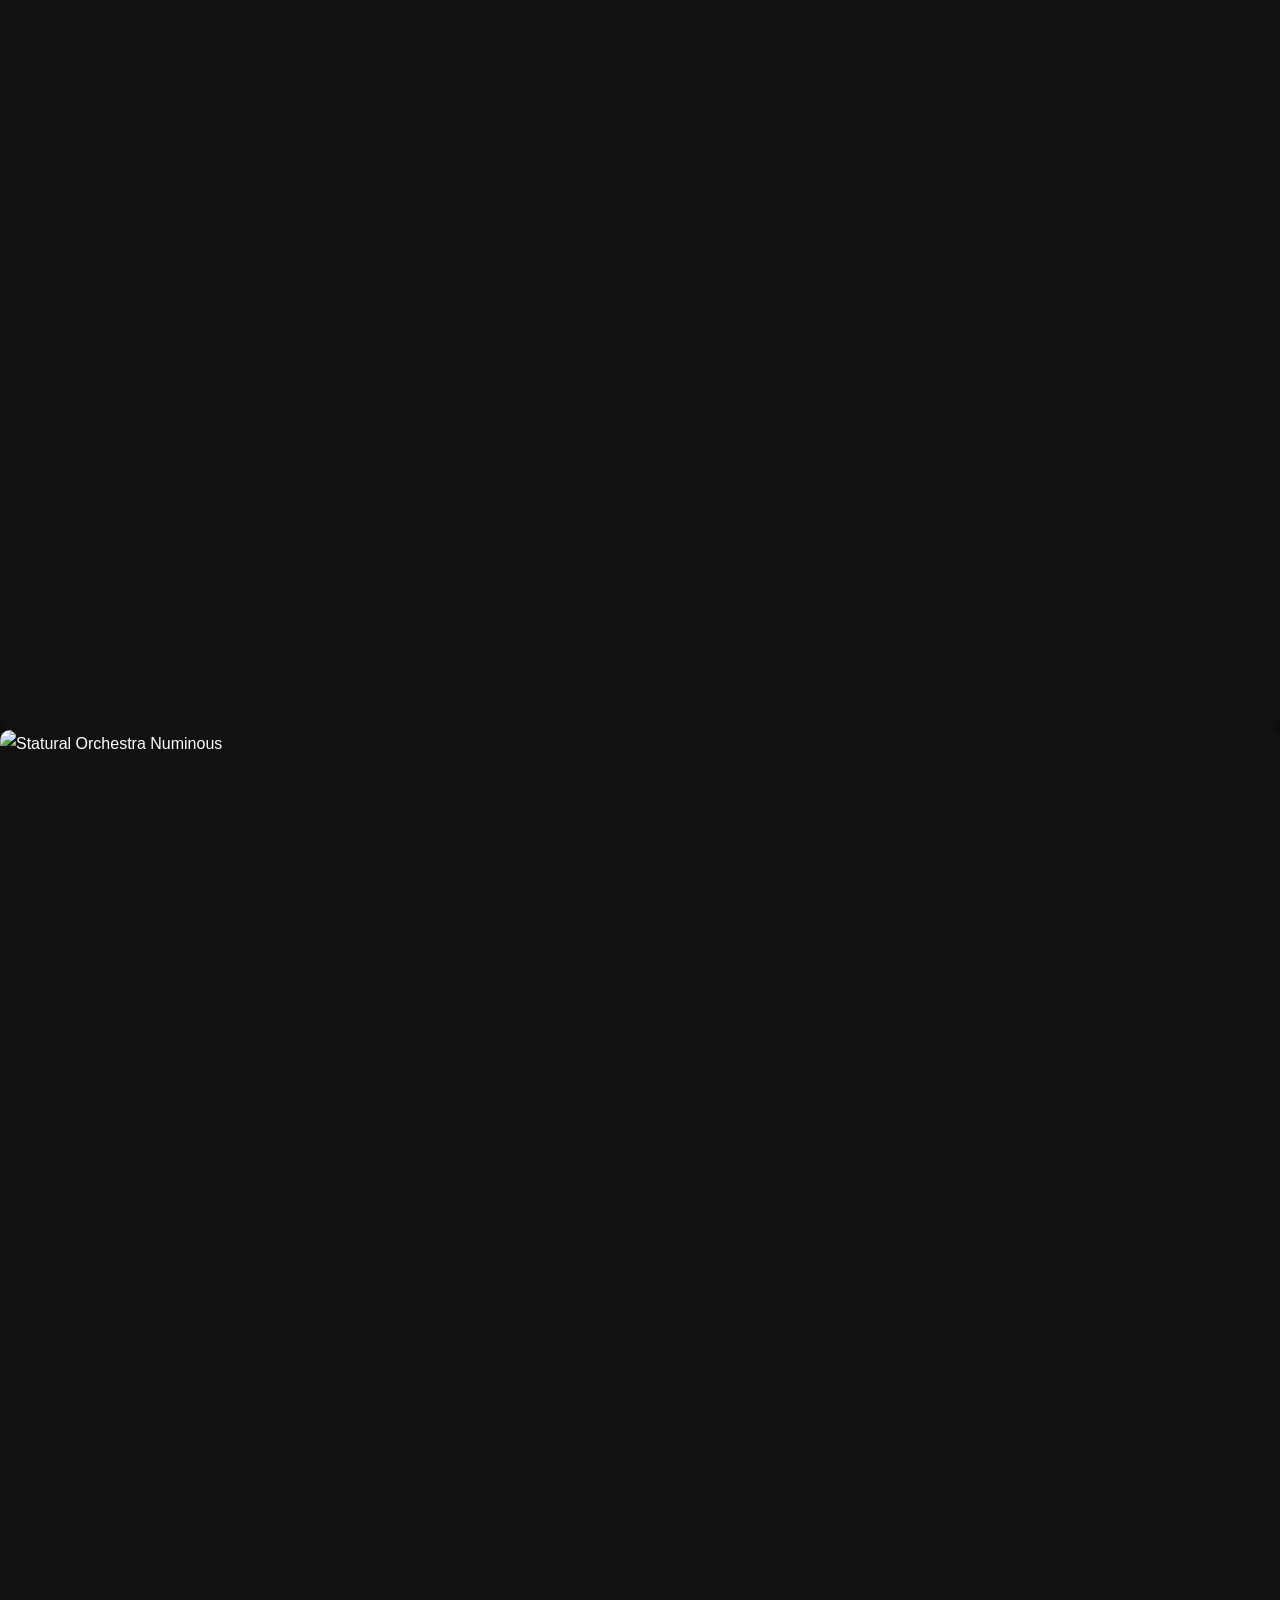
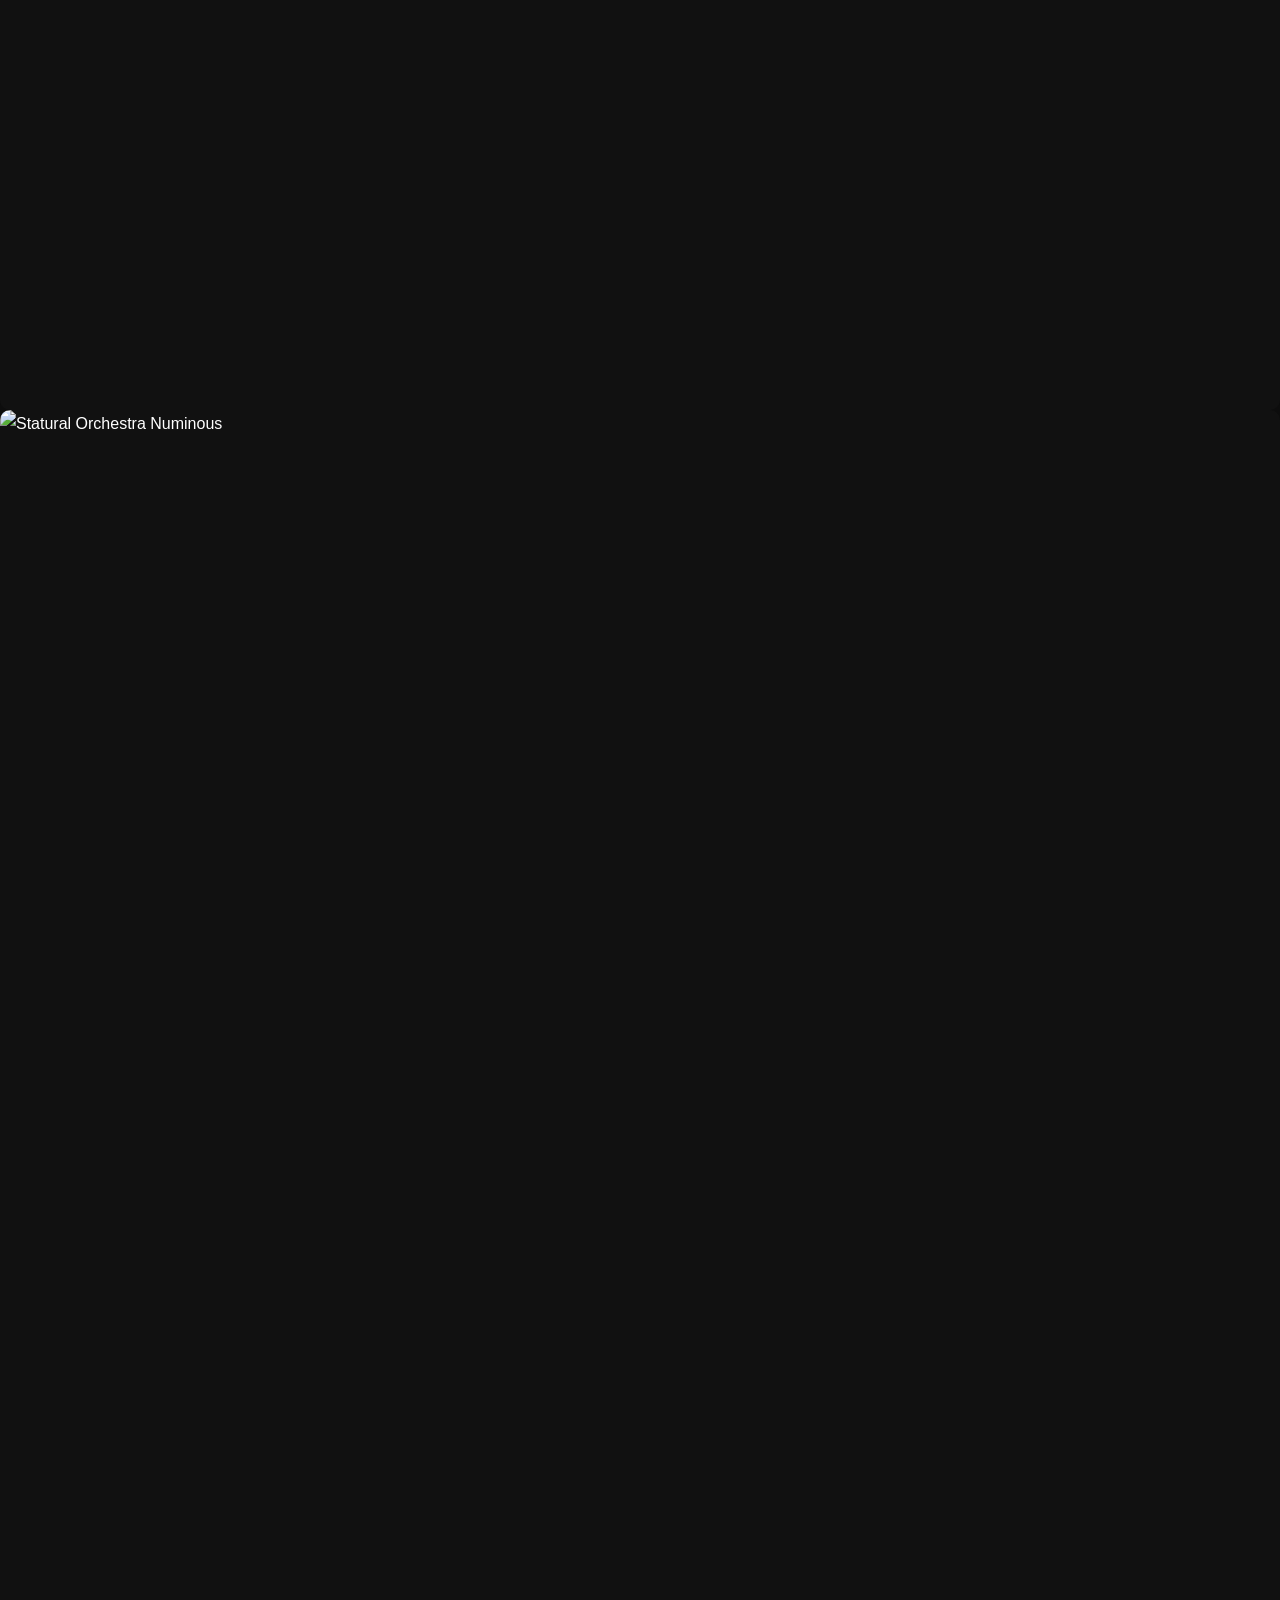
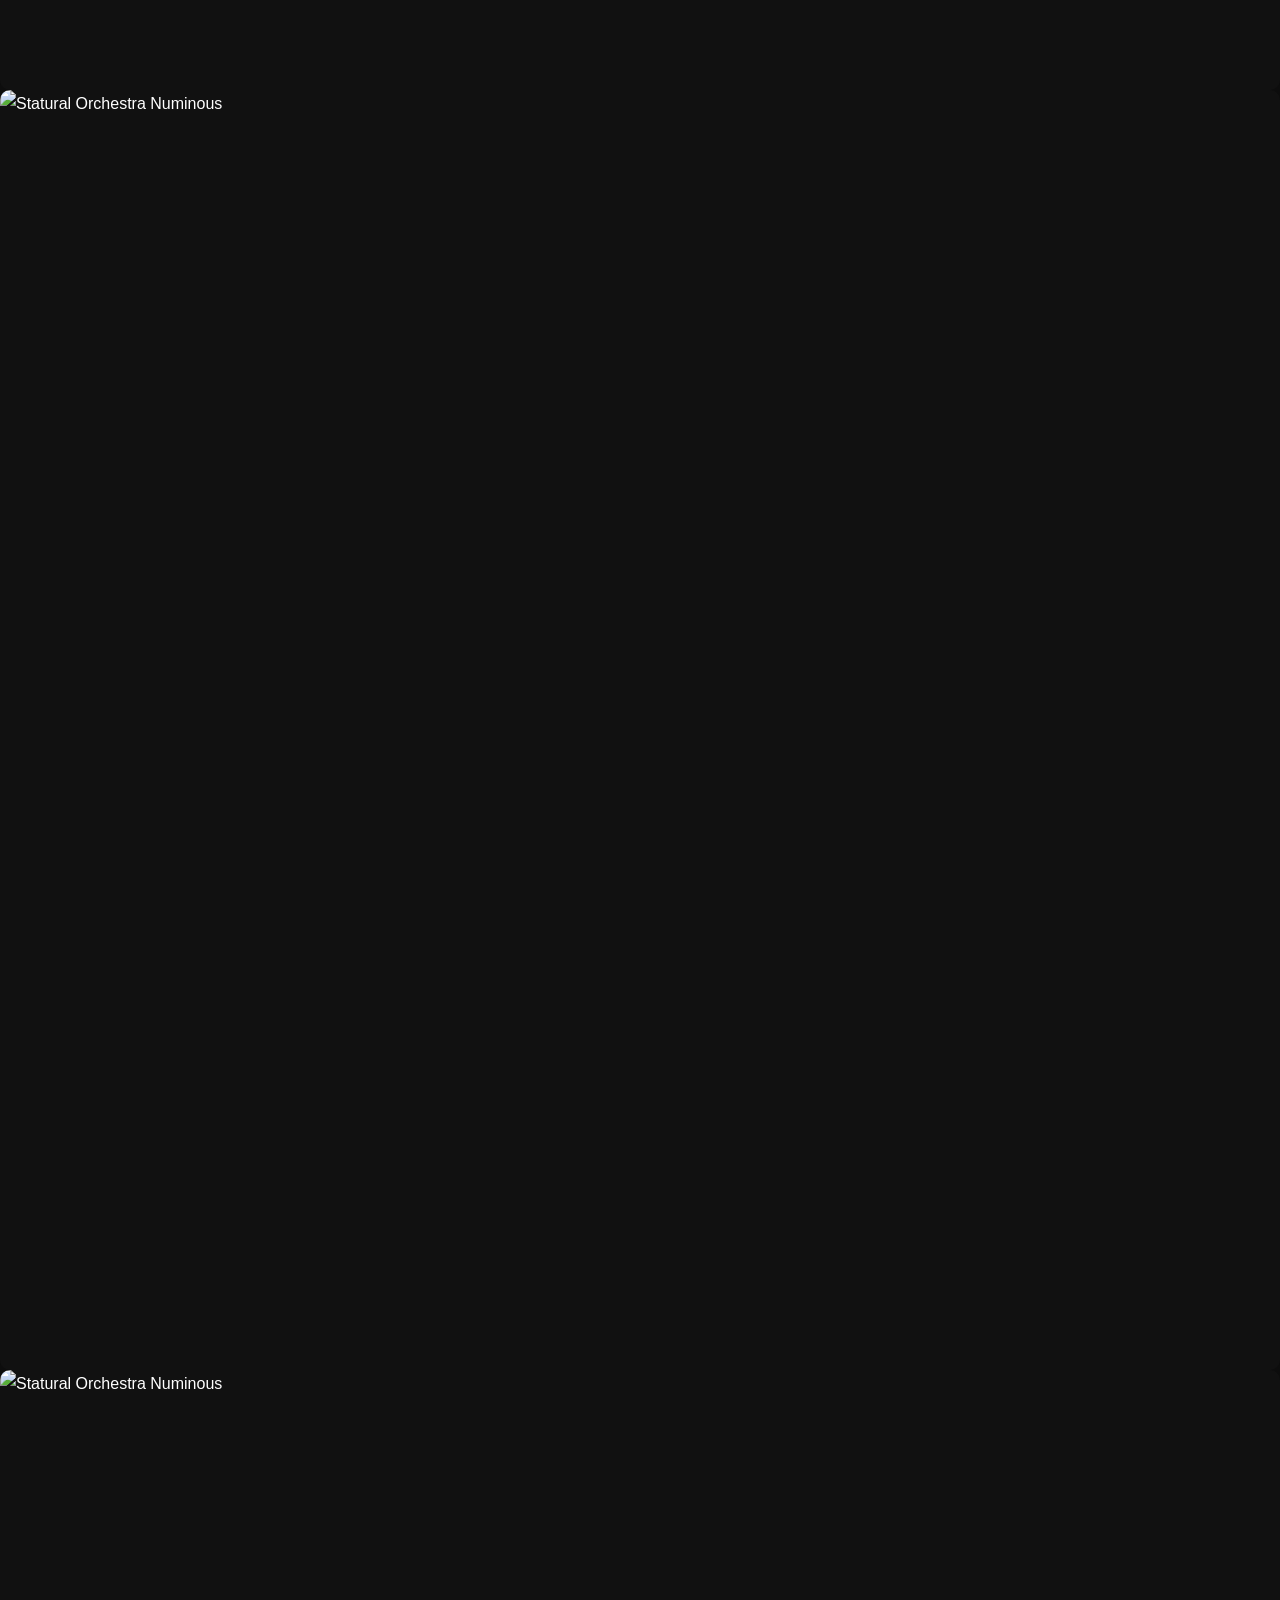
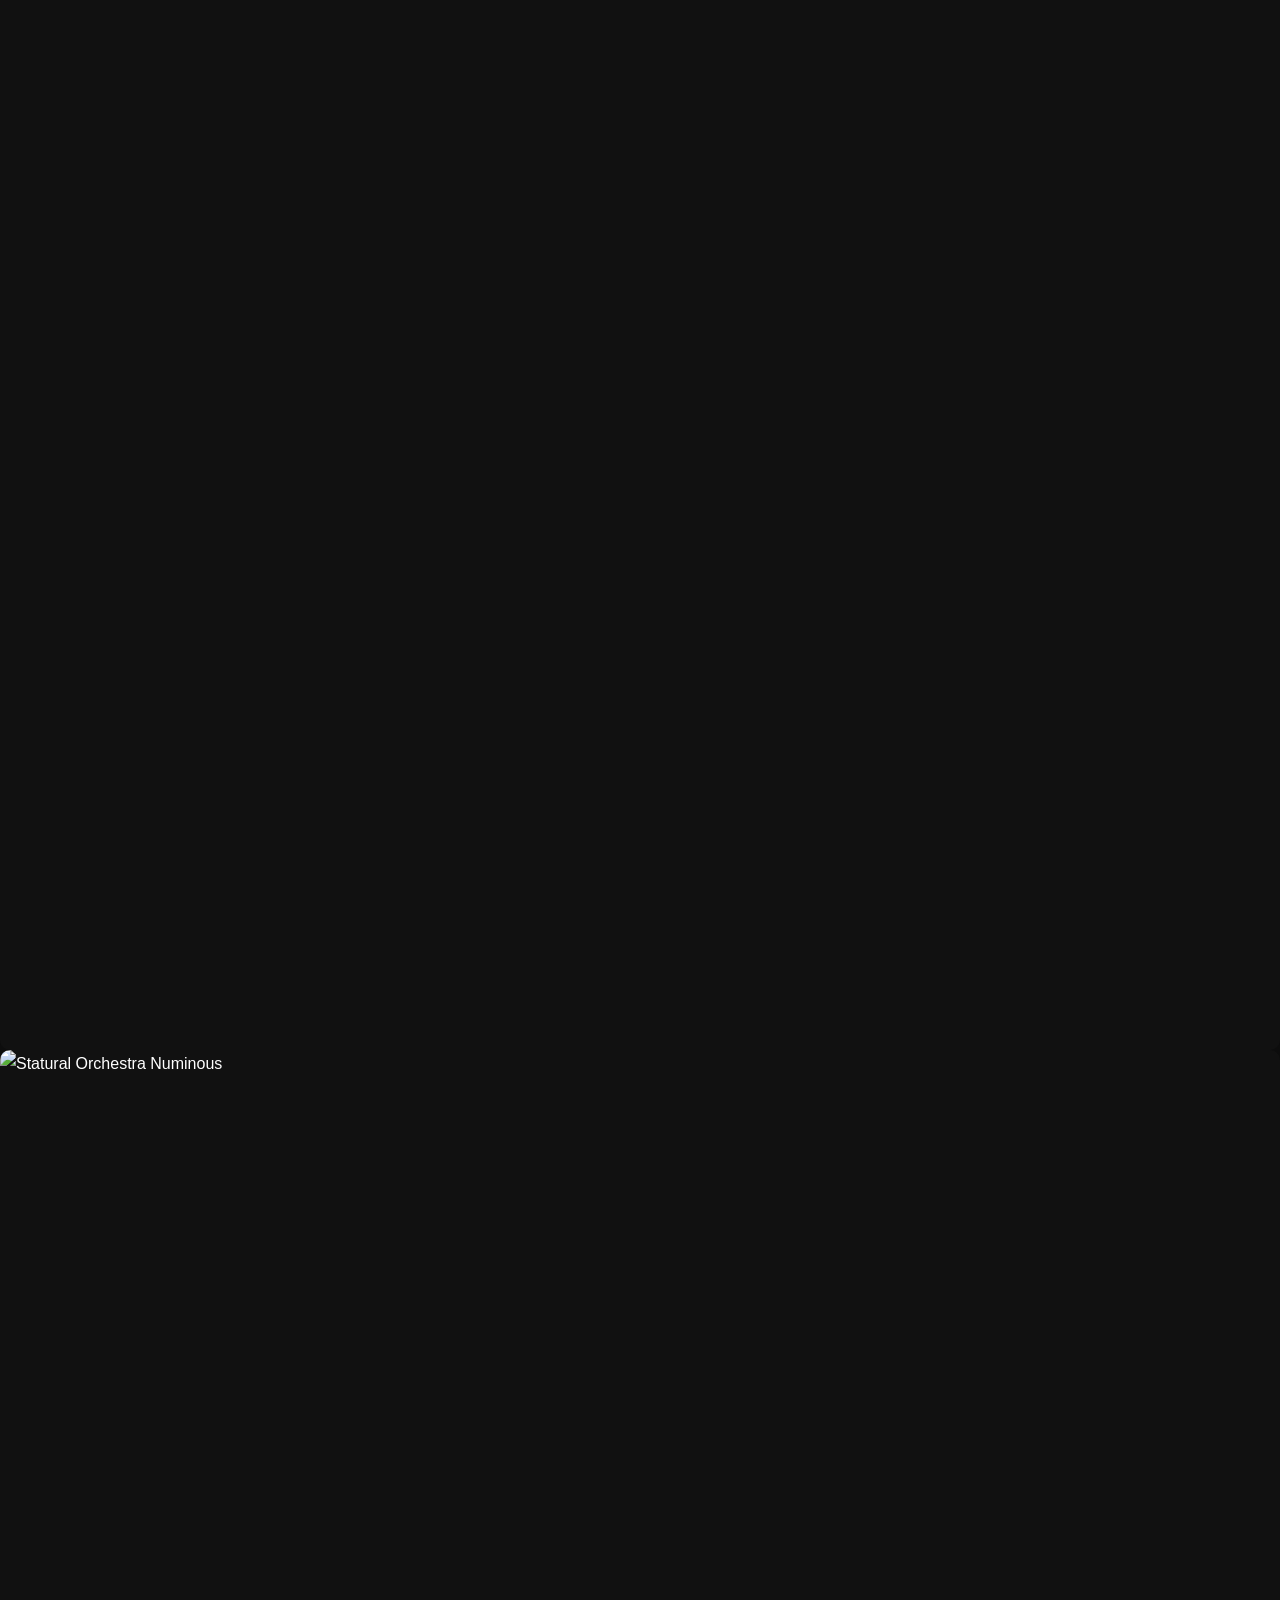
==== commit 5a4bb651: "Update index.html" ====
--- a/index.html
+++ b/index.html
@@ -1091,6 +1091,46 @@
 });
 
 </script>
-
+<!-- PROFESSIONAL PHOTO GALLERY -->
+<section class="gallery-section" id="gallery">
+
+  <div class="gallery-header">
+    <span>OUR MEMORIES</span>
+    <h2>Photo Gallery</h2>
+    <p>
+      A collection of beautiful moments, programs and memories
+      of Statural Orchestra Numinous.
+    </p>
+  </div>
+
+  <div class="gallery-grid">
+
+    <div class="gallery-item">
+      <img src="YOUR-PHOTO-1.jpg" alt="Statural Orchestra Numinous">
+    </div>
+
+    <div class="gallery-item">
+      <img src="YOUR-PHOTO-2.jpg" alt="Statural Orchestra Numinous">
+    </div>
+
+    <div class="gallery-item">
+      <img src="YOUR-PHOTO-3.jpg" alt="Statural Orchestra Numinous">
+    </div>
+
+    <div class="gallery-item">
+      <img src="YOUR-PHOTO-4.jpg" alt="Statural Orchestra Numinous">
+    </div>
+
+    <div class="gallery-item">
+      <img src="YOUR-PHOTO-5.jpg" alt="Statural Orchestra Numinous">
+    </div>
+
+    <div class="gallery-item">
+      <img src="YOUR-PHOTO-6.jpg" alt="Statural Orchestra Numinous">
+    </div>
+
+  </div>
+
+</section>
 </body>
         </html>
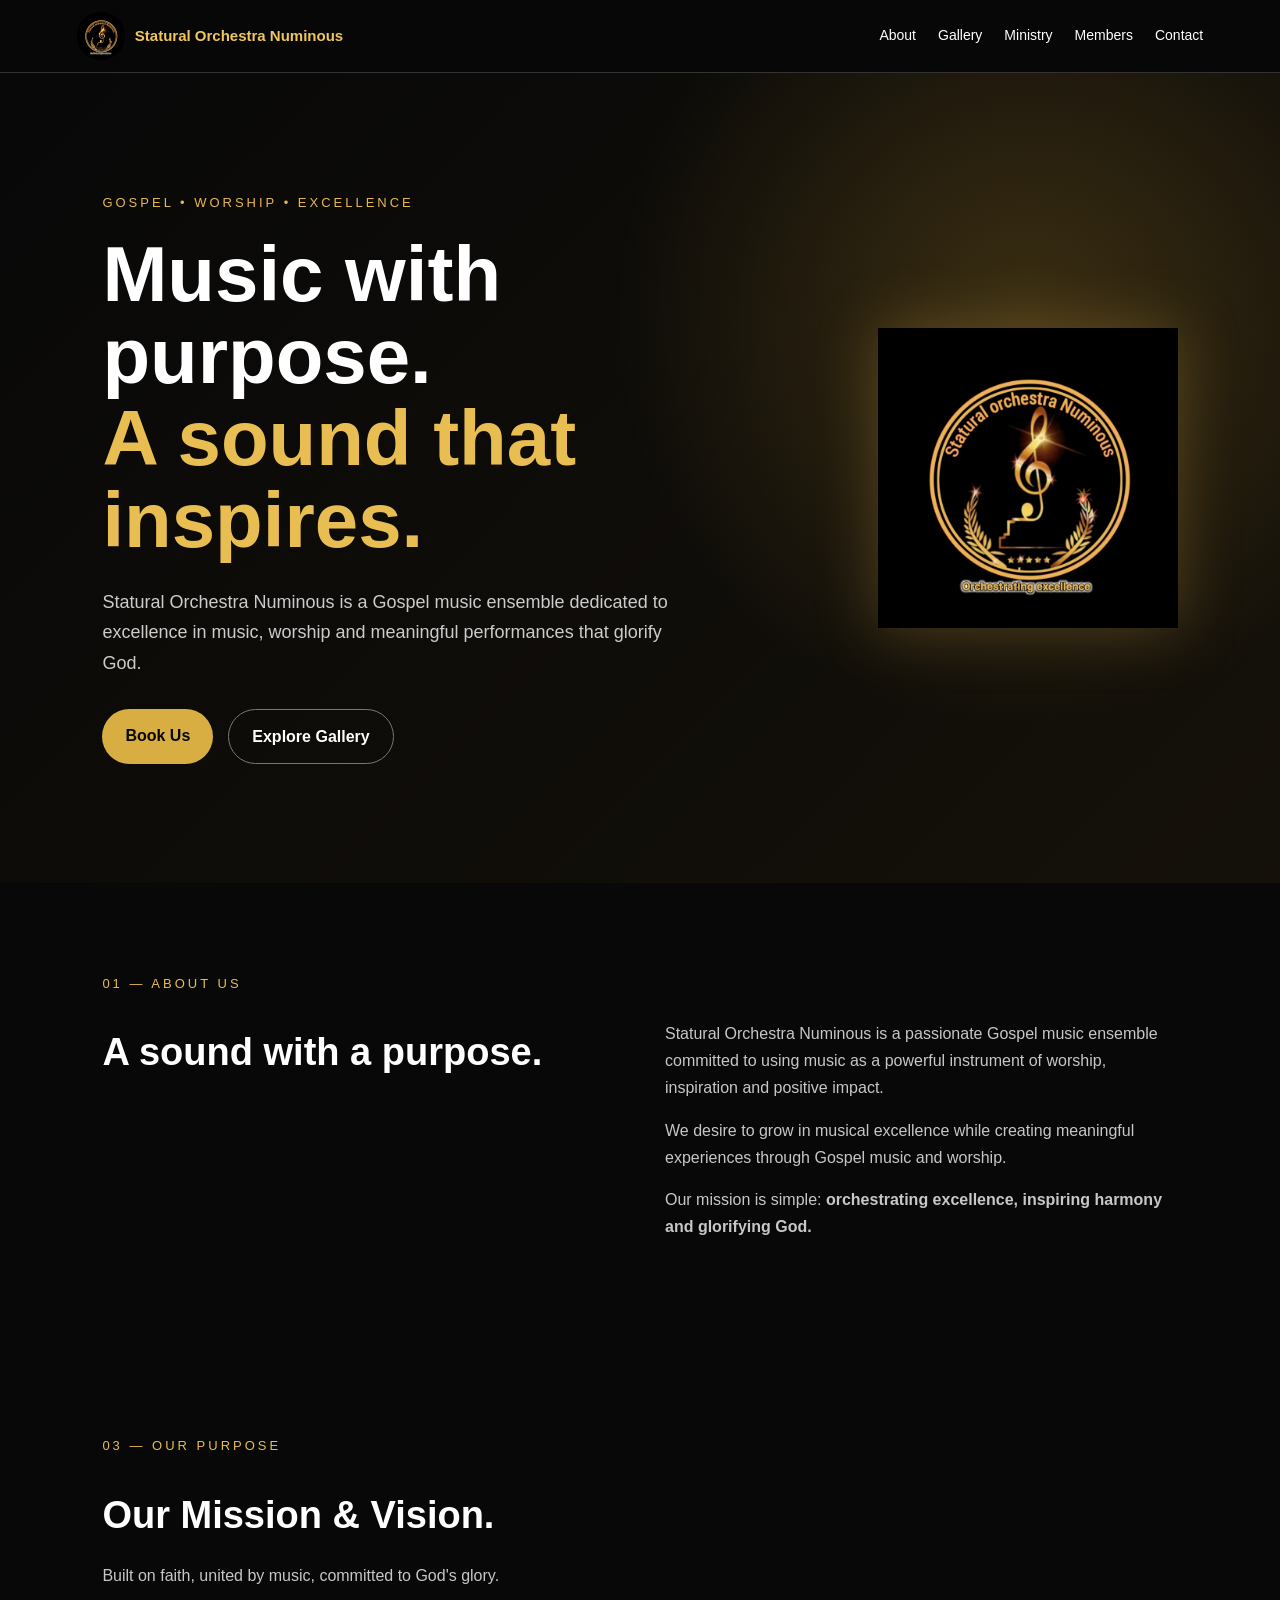
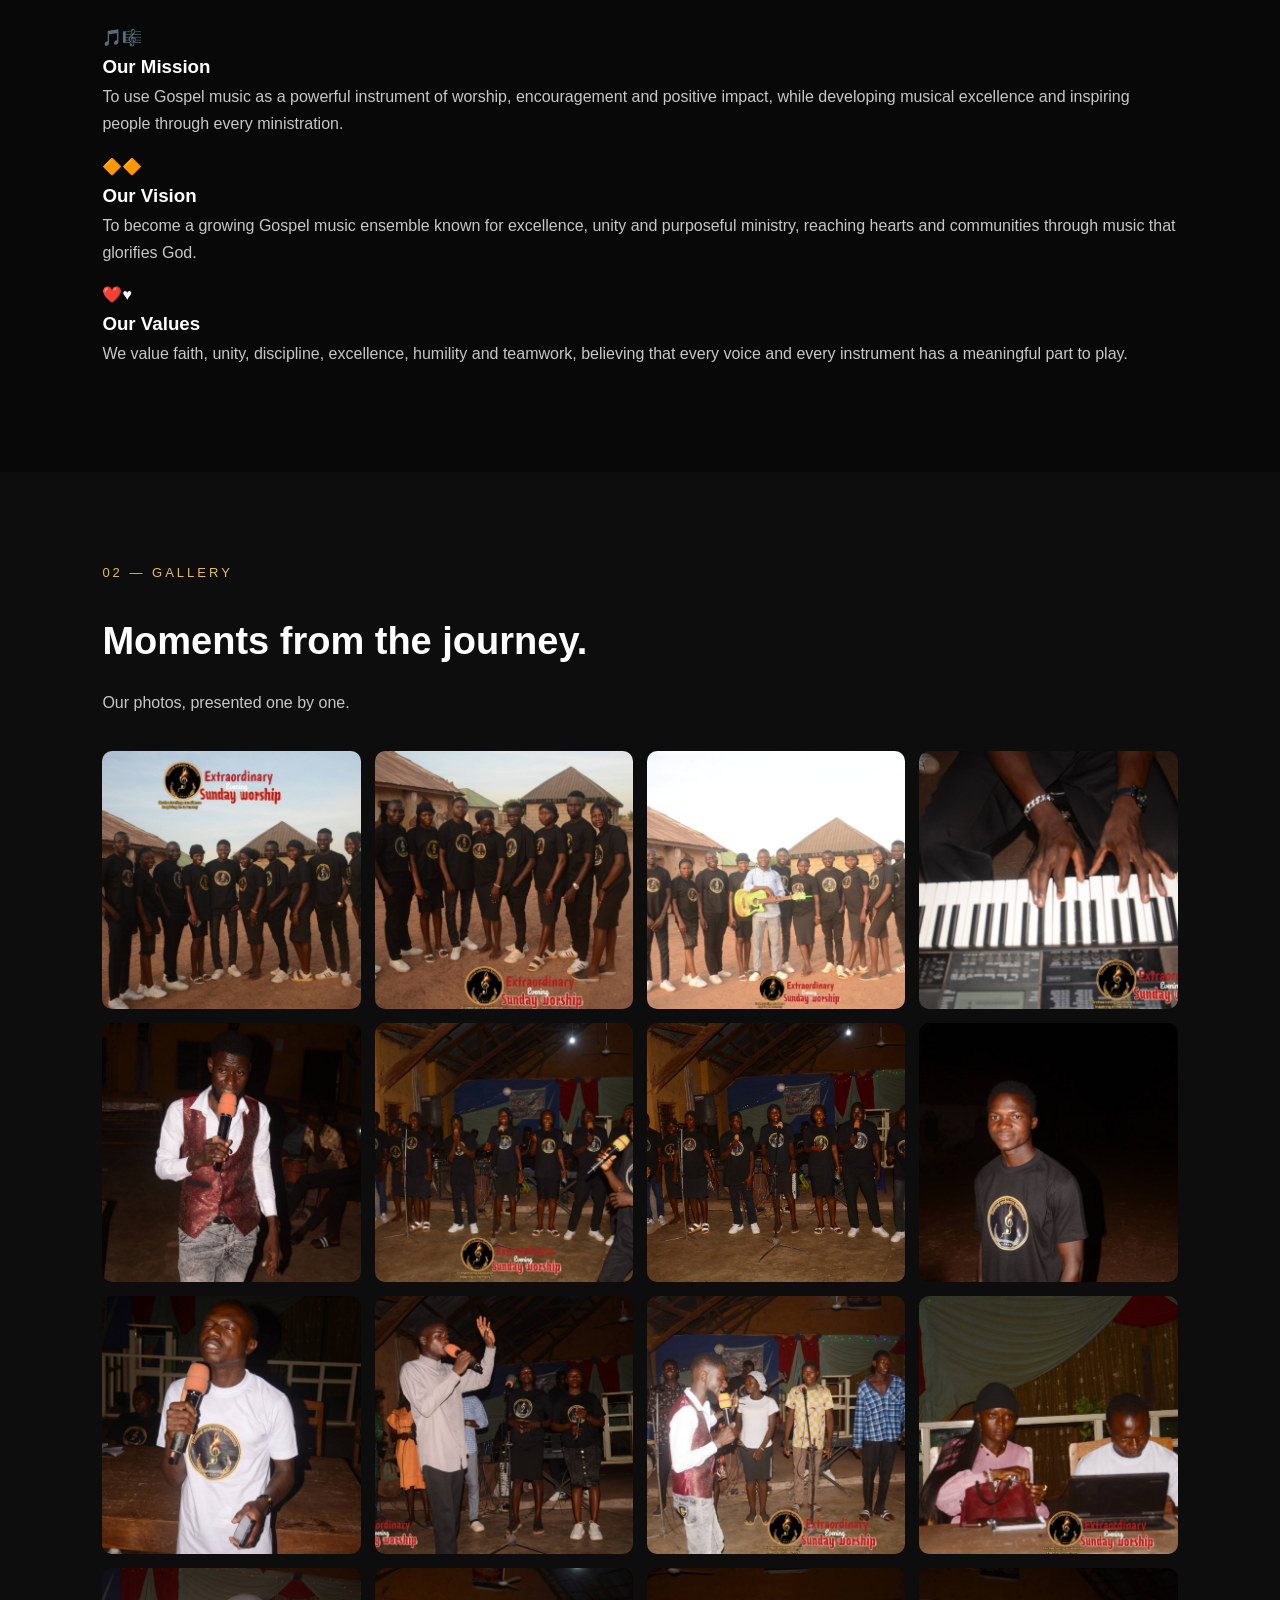
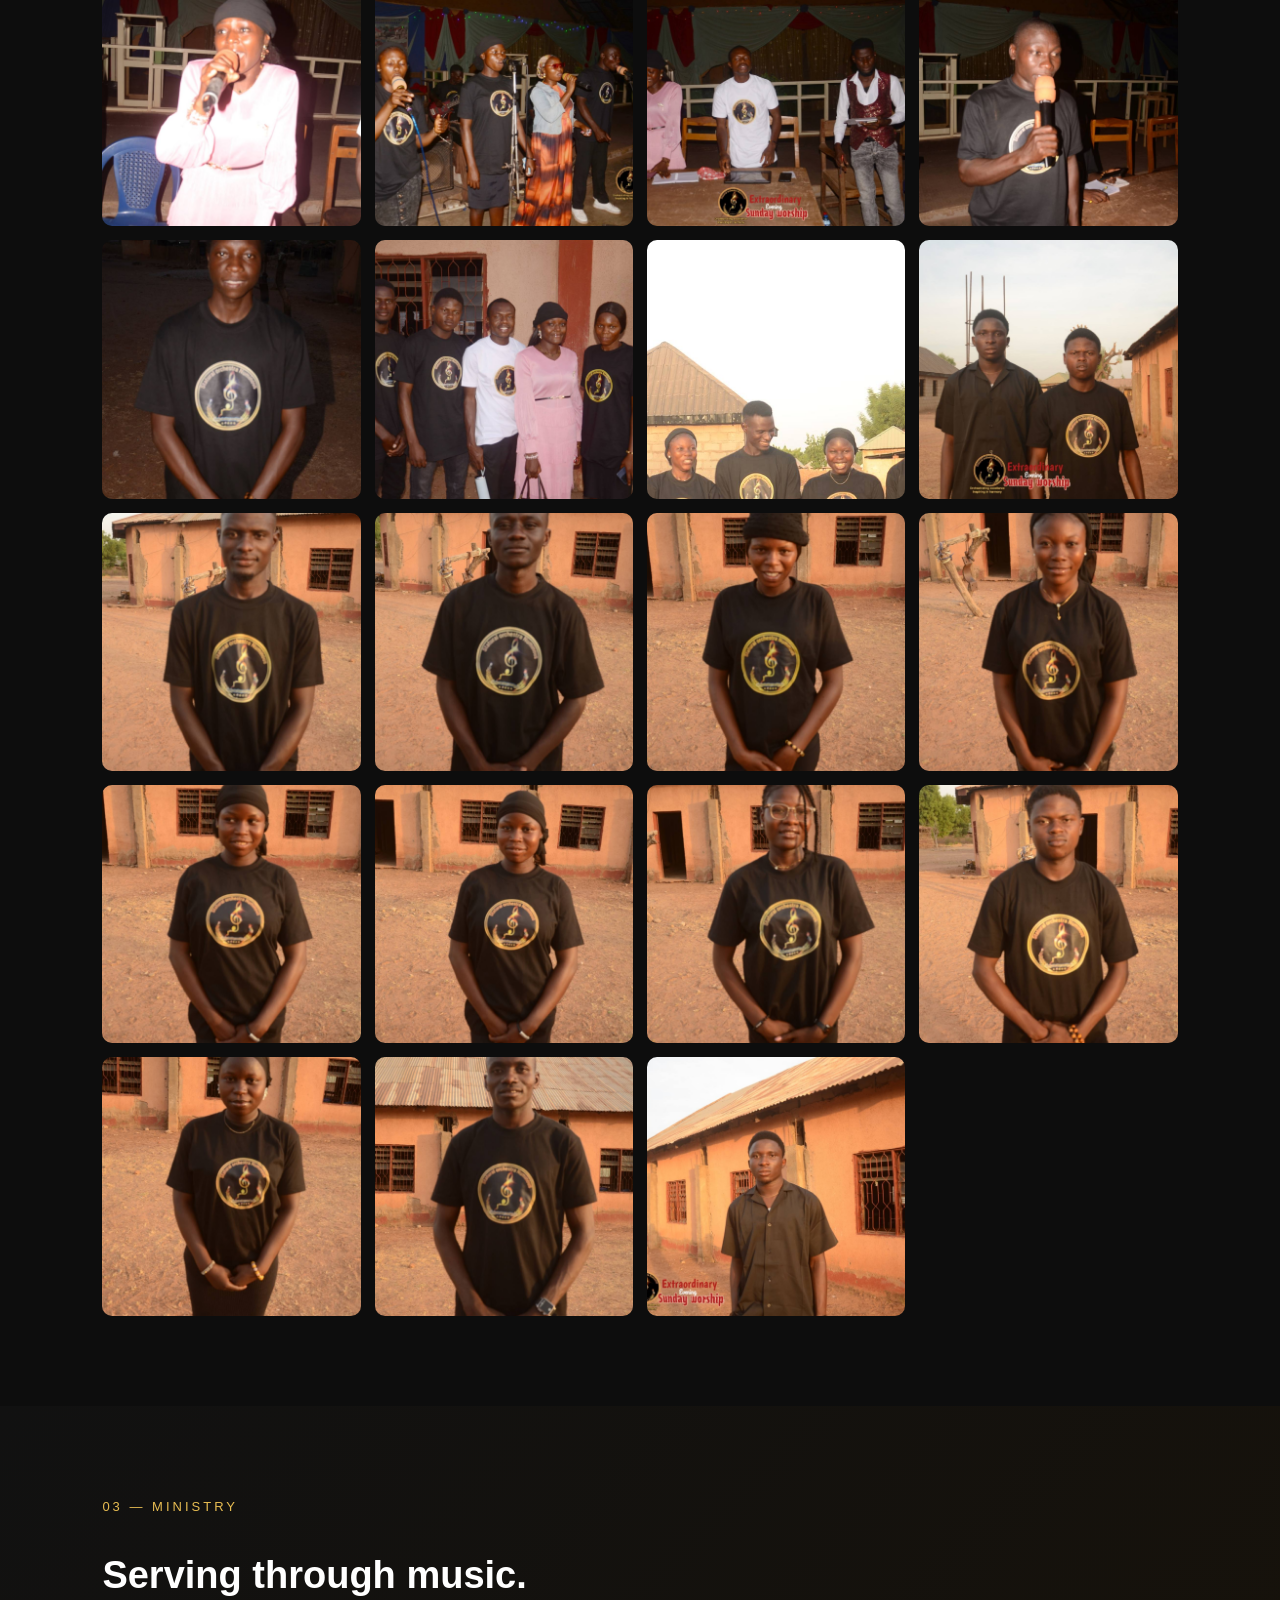
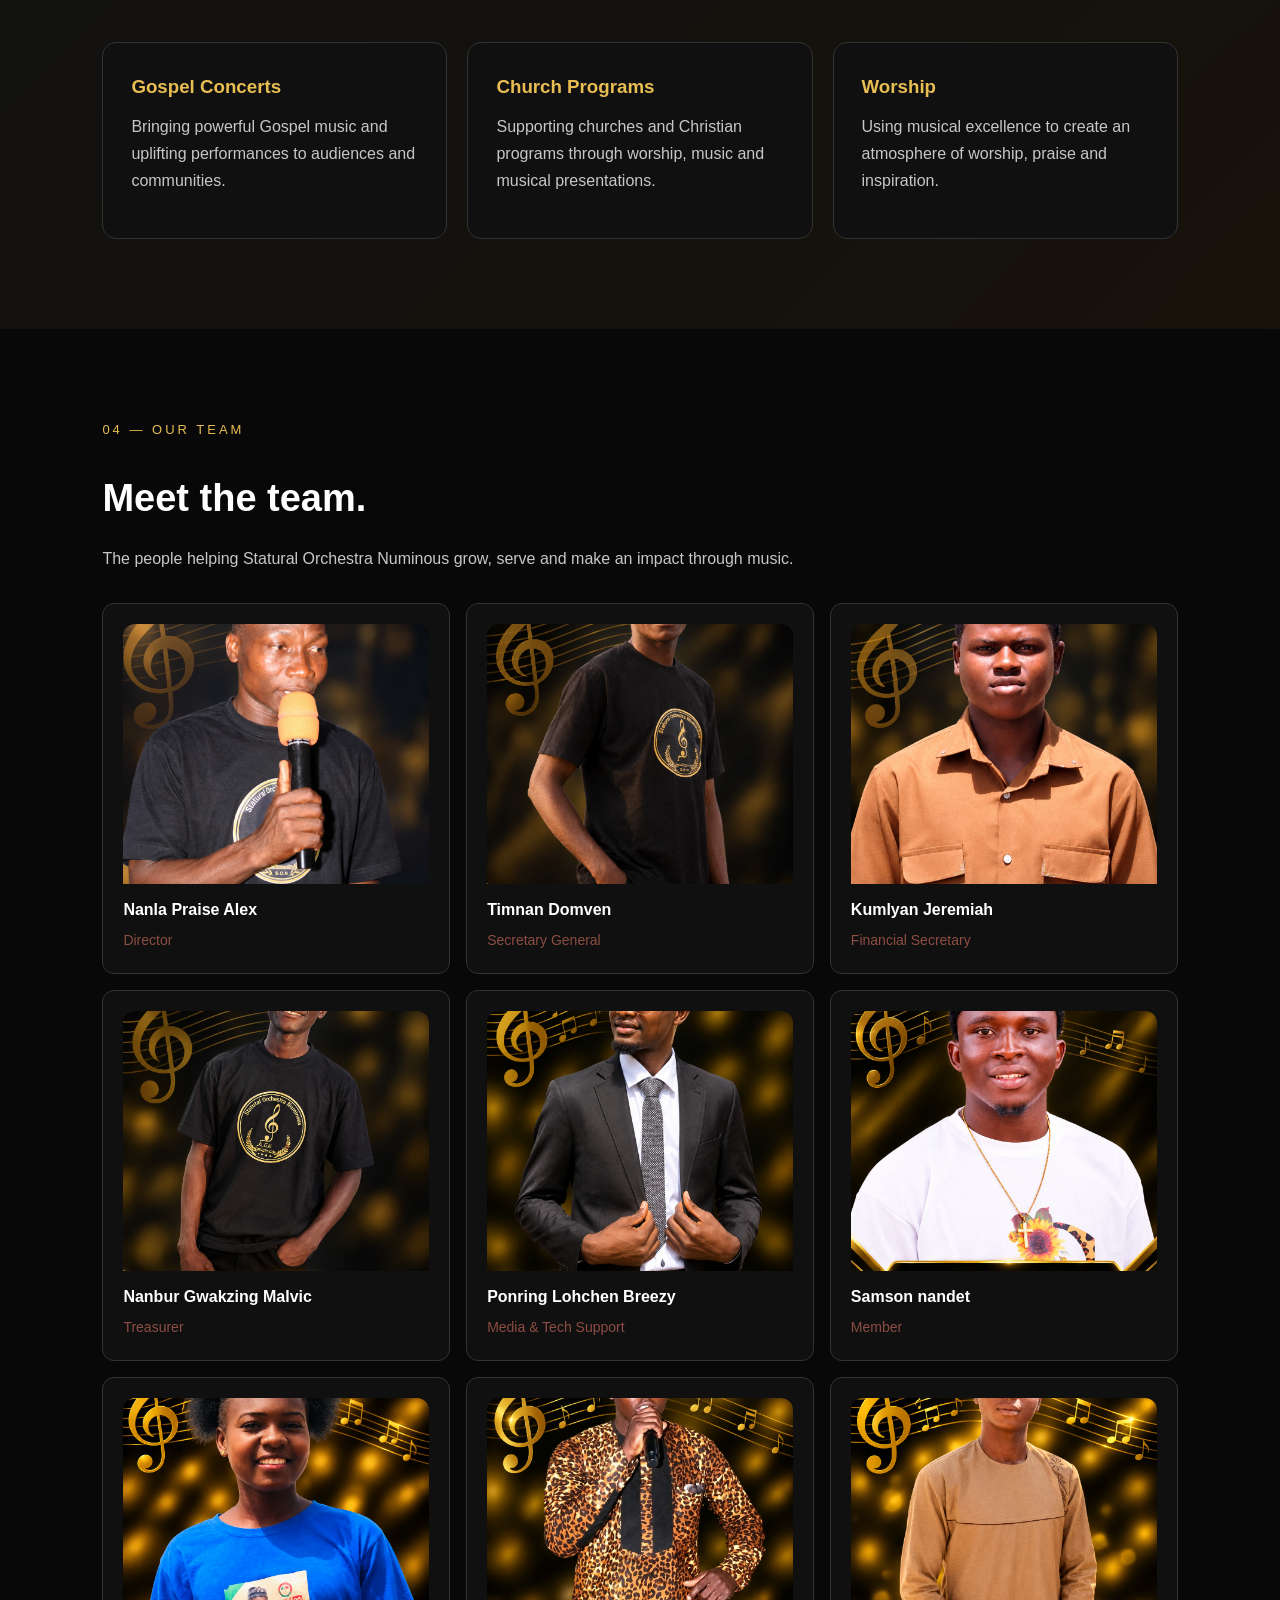
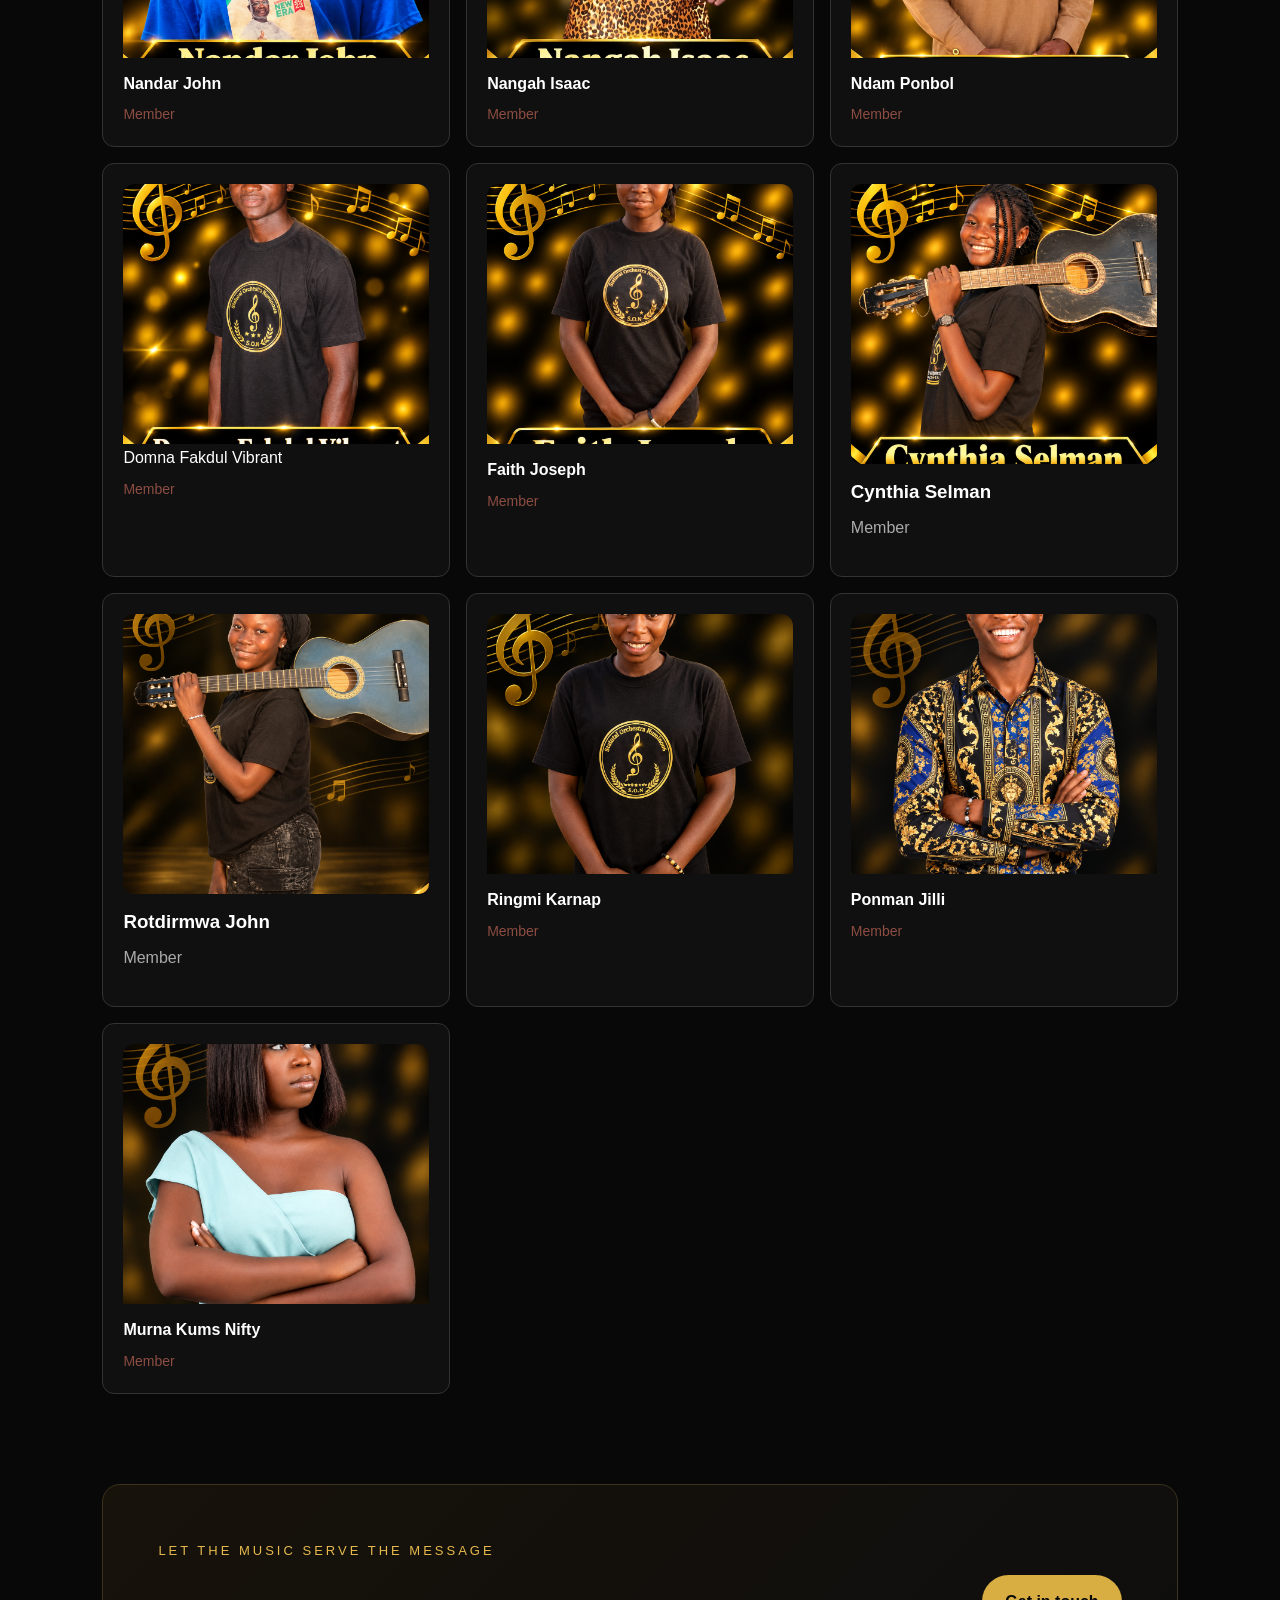
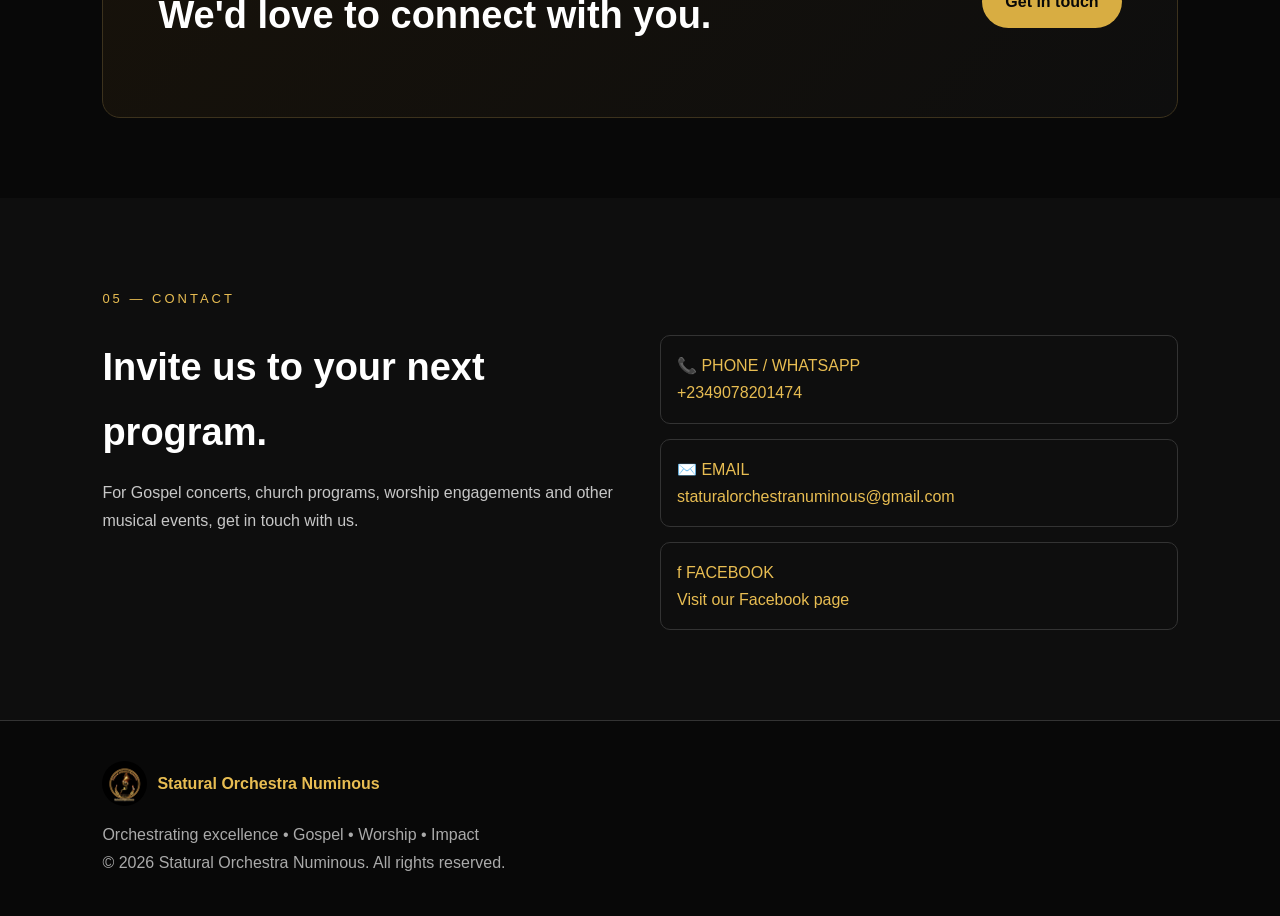
==== commit dd6952f7: "Update index.html" ====
--- a/index.html
+++ b/index.html
@@ -1091,46 +1091,6 @@
 });
 
 </script>
-<!-- PROFESSIONAL PHOTO GALLERY -->
-<section class="gallery-section" id="gallery">
-
-  <div class="gallery-header">
-    <span>OUR MEMORIES</span>
-    <h2>Photo Gallery</h2>
-    <p>
-      A collection of beautiful moments, programs and memories
-      of Statural Orchestra Numinous.
-    </p>
-  </div>
-
-  <div class="gallery-grid">
-
-    <div class="gallery-item">
-      <img src="YOUR-PHOTO-1.jpg" alt="Statural Orchestra Numinous">
-    </div>
-
-    <div class="gallery-item">
-      <img src="YOUR-PHOTO-2.jpg" alt="Statural Orchestra Numinous">
-    </div>
-
-    <div class="gallery-item">
-      <img src="YOUR-PHOTO-3.jpg" alt="Statural Orchestra Numinous">
-    </div>
-
-    <div class="gallery-item">
-      <img src="YOUR-PHOTO-4.jpg" alt="Statural Orchestra Numinous">
-    </div>
-
-    <div class="gallery-item">
-      <img src="YOUR-PHOTO-5.jpg" alt="Statural Orchestra Numinous">
-    </div>
-
-    <div class="gallery-item">
-      <img src="YOUR-PHOTO-6.jpg" alt="Statural Orchestra Numinous">
-    </div>
-
-  </div>
-
-</section>
+
 </body>
         </html>
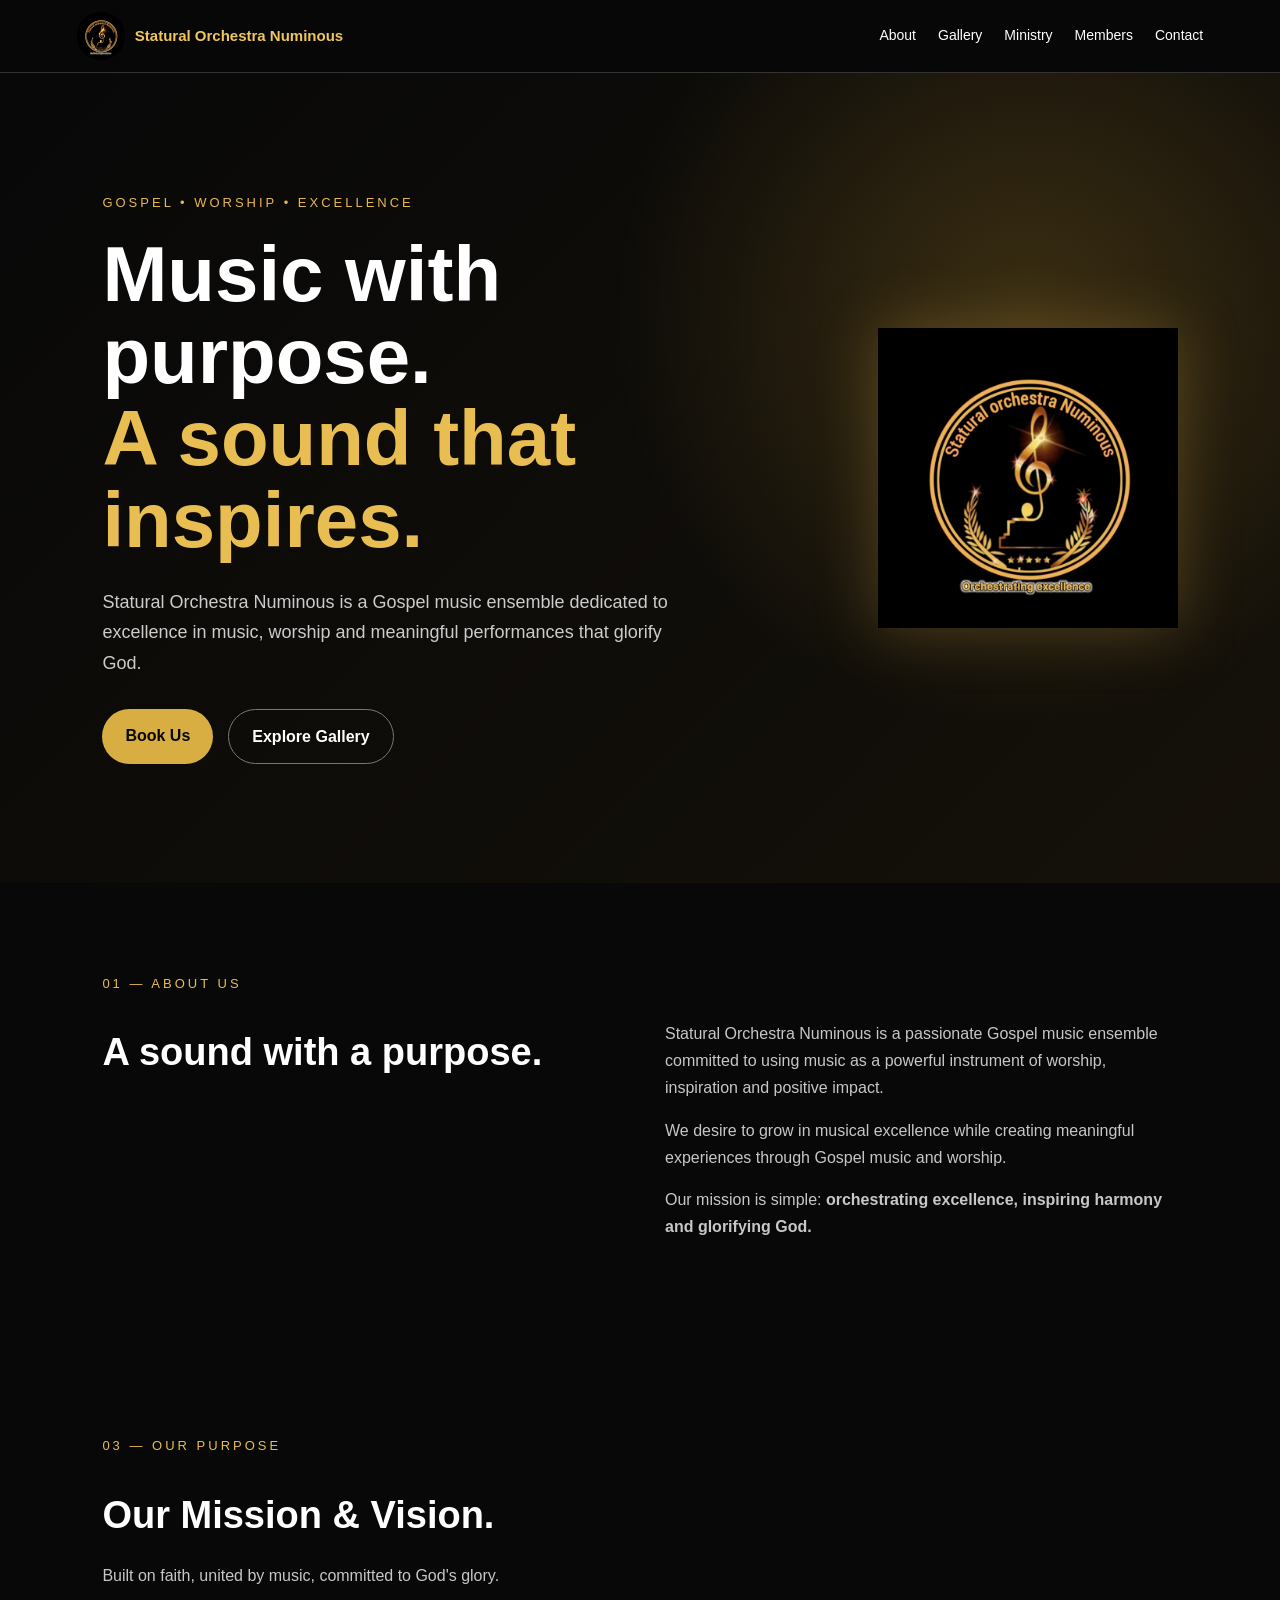
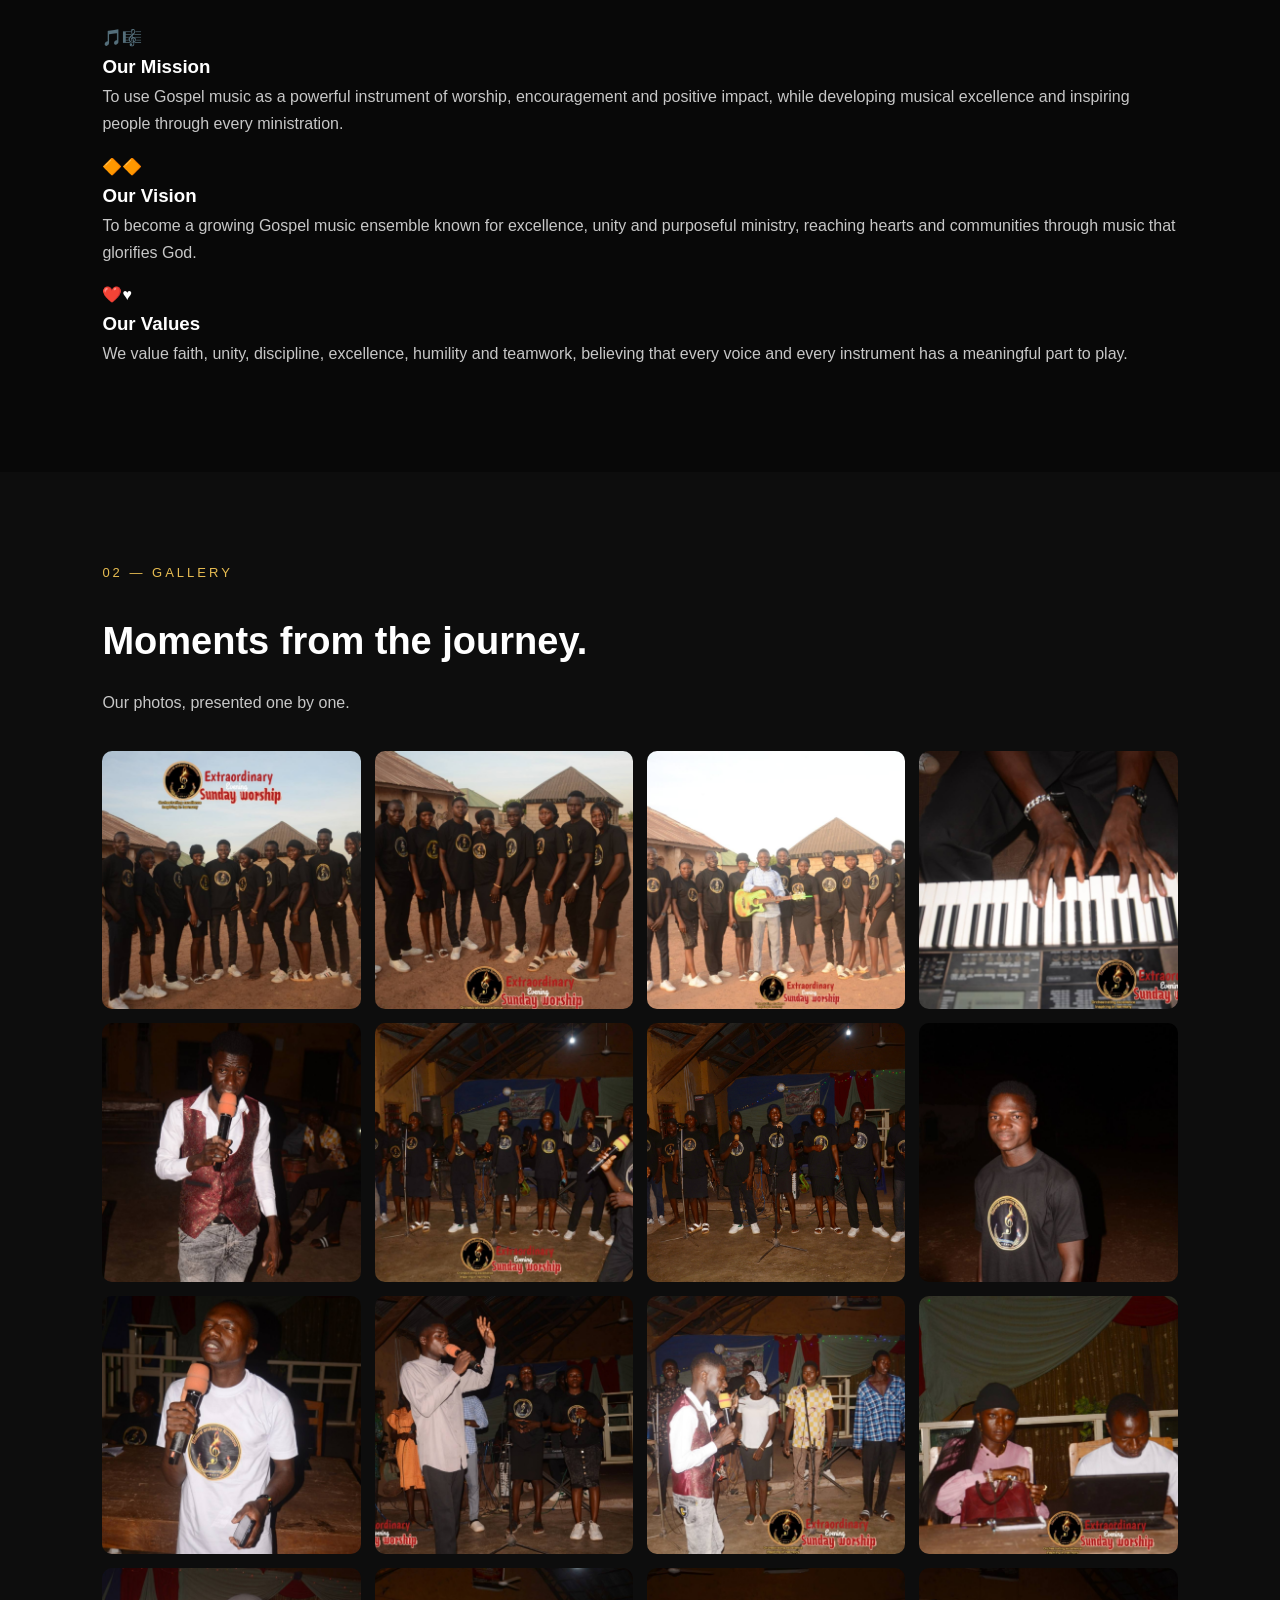
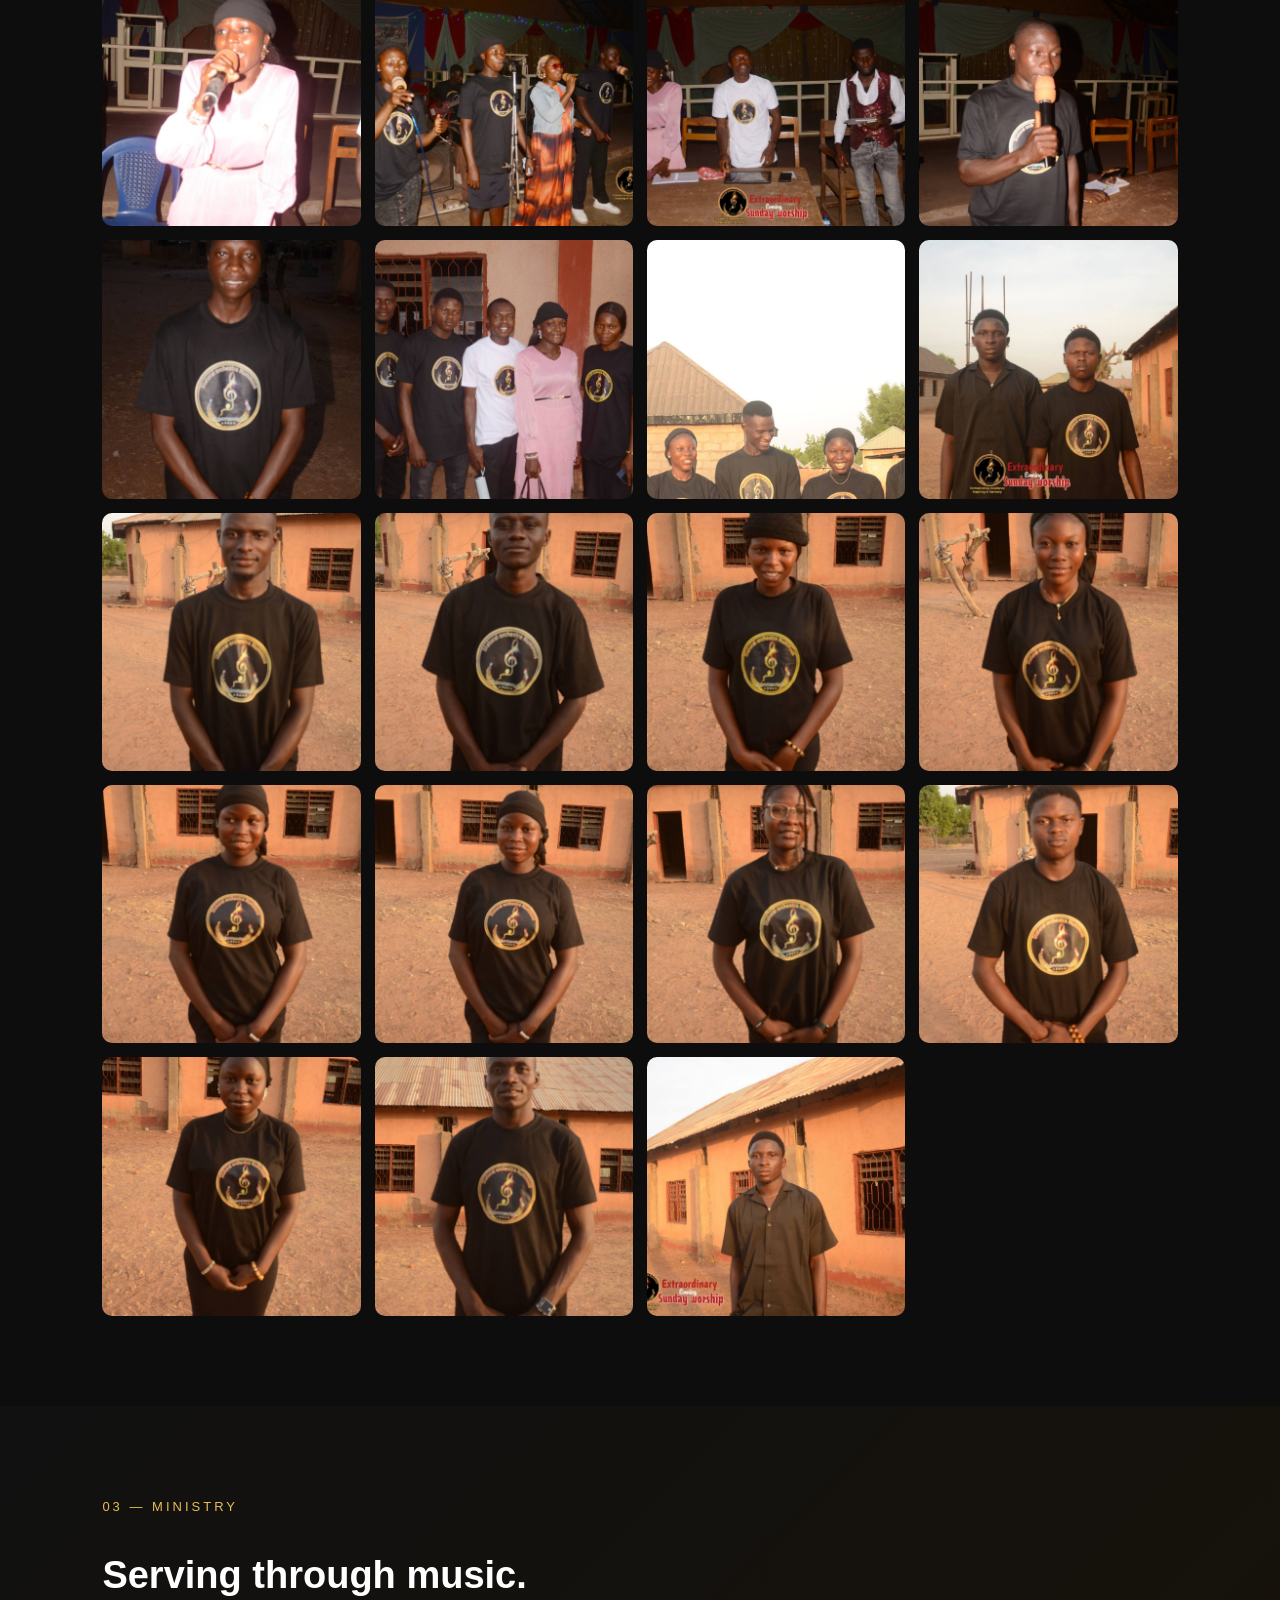
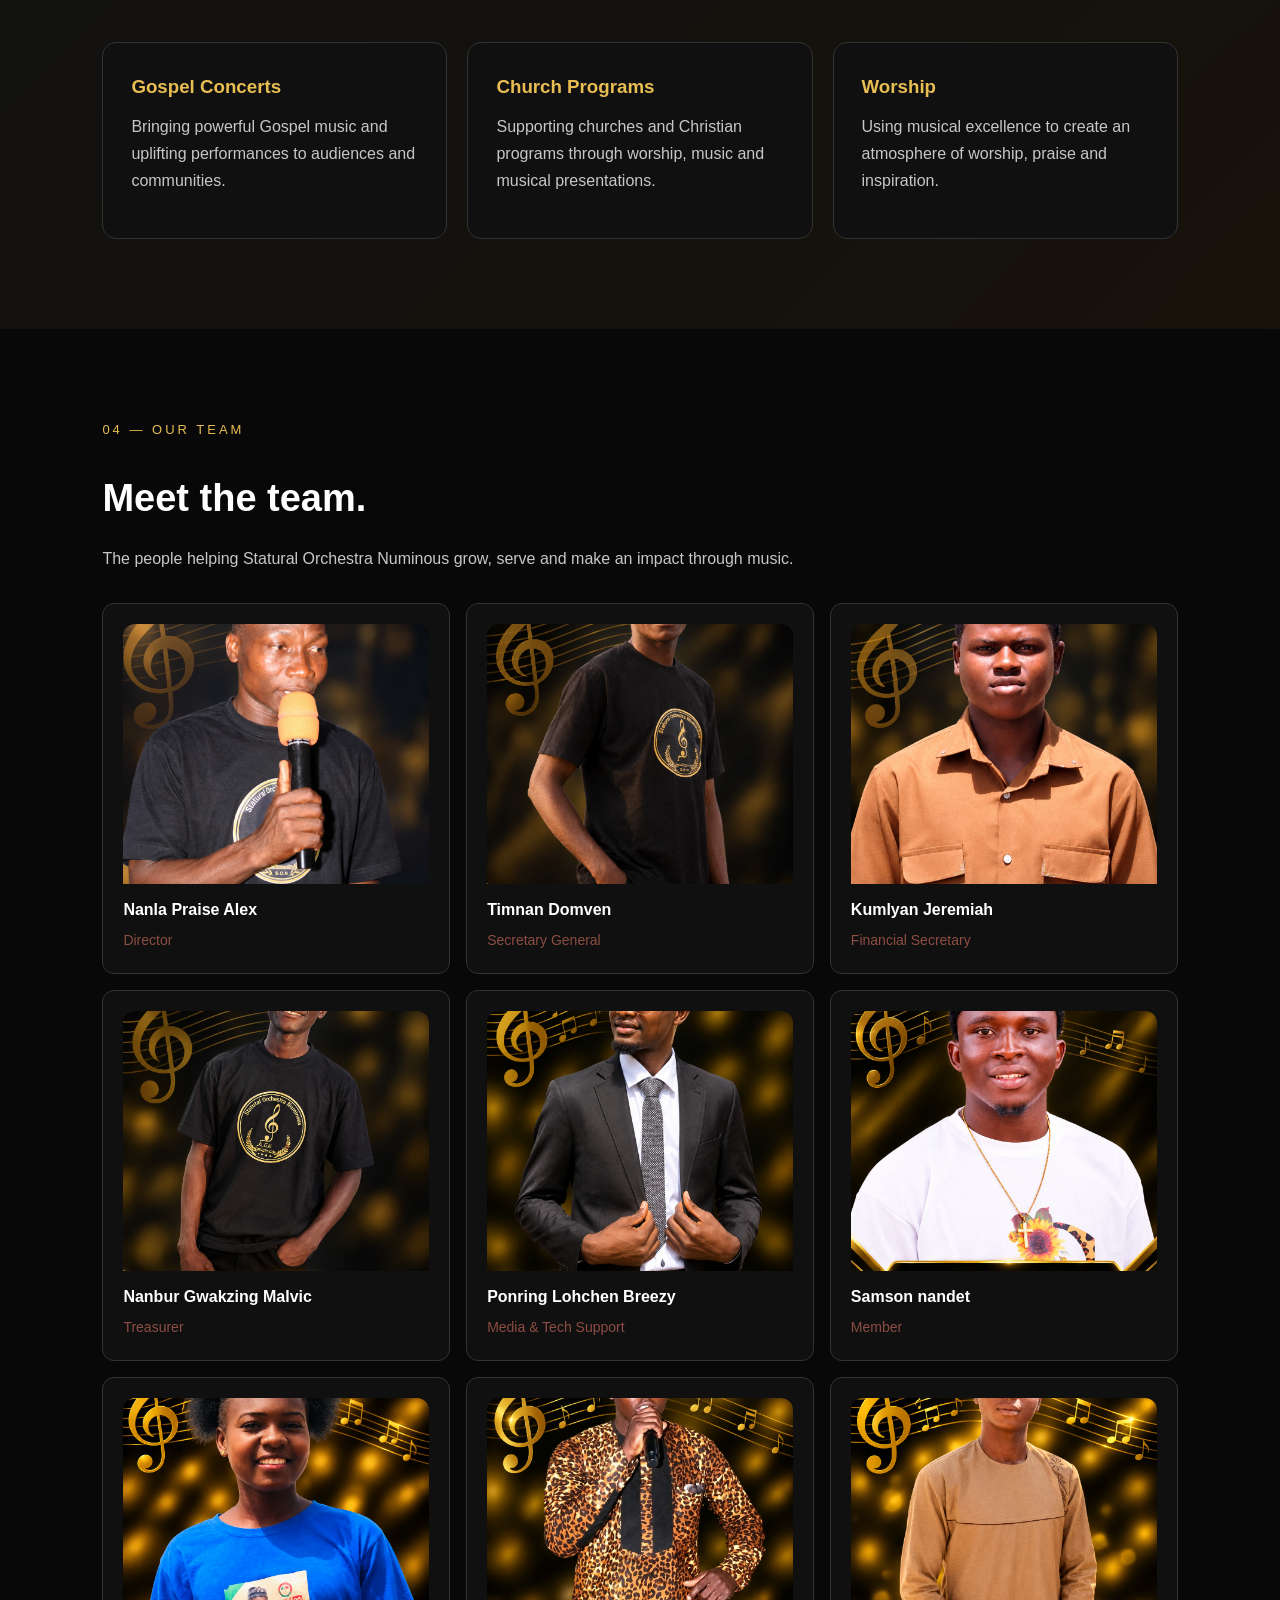
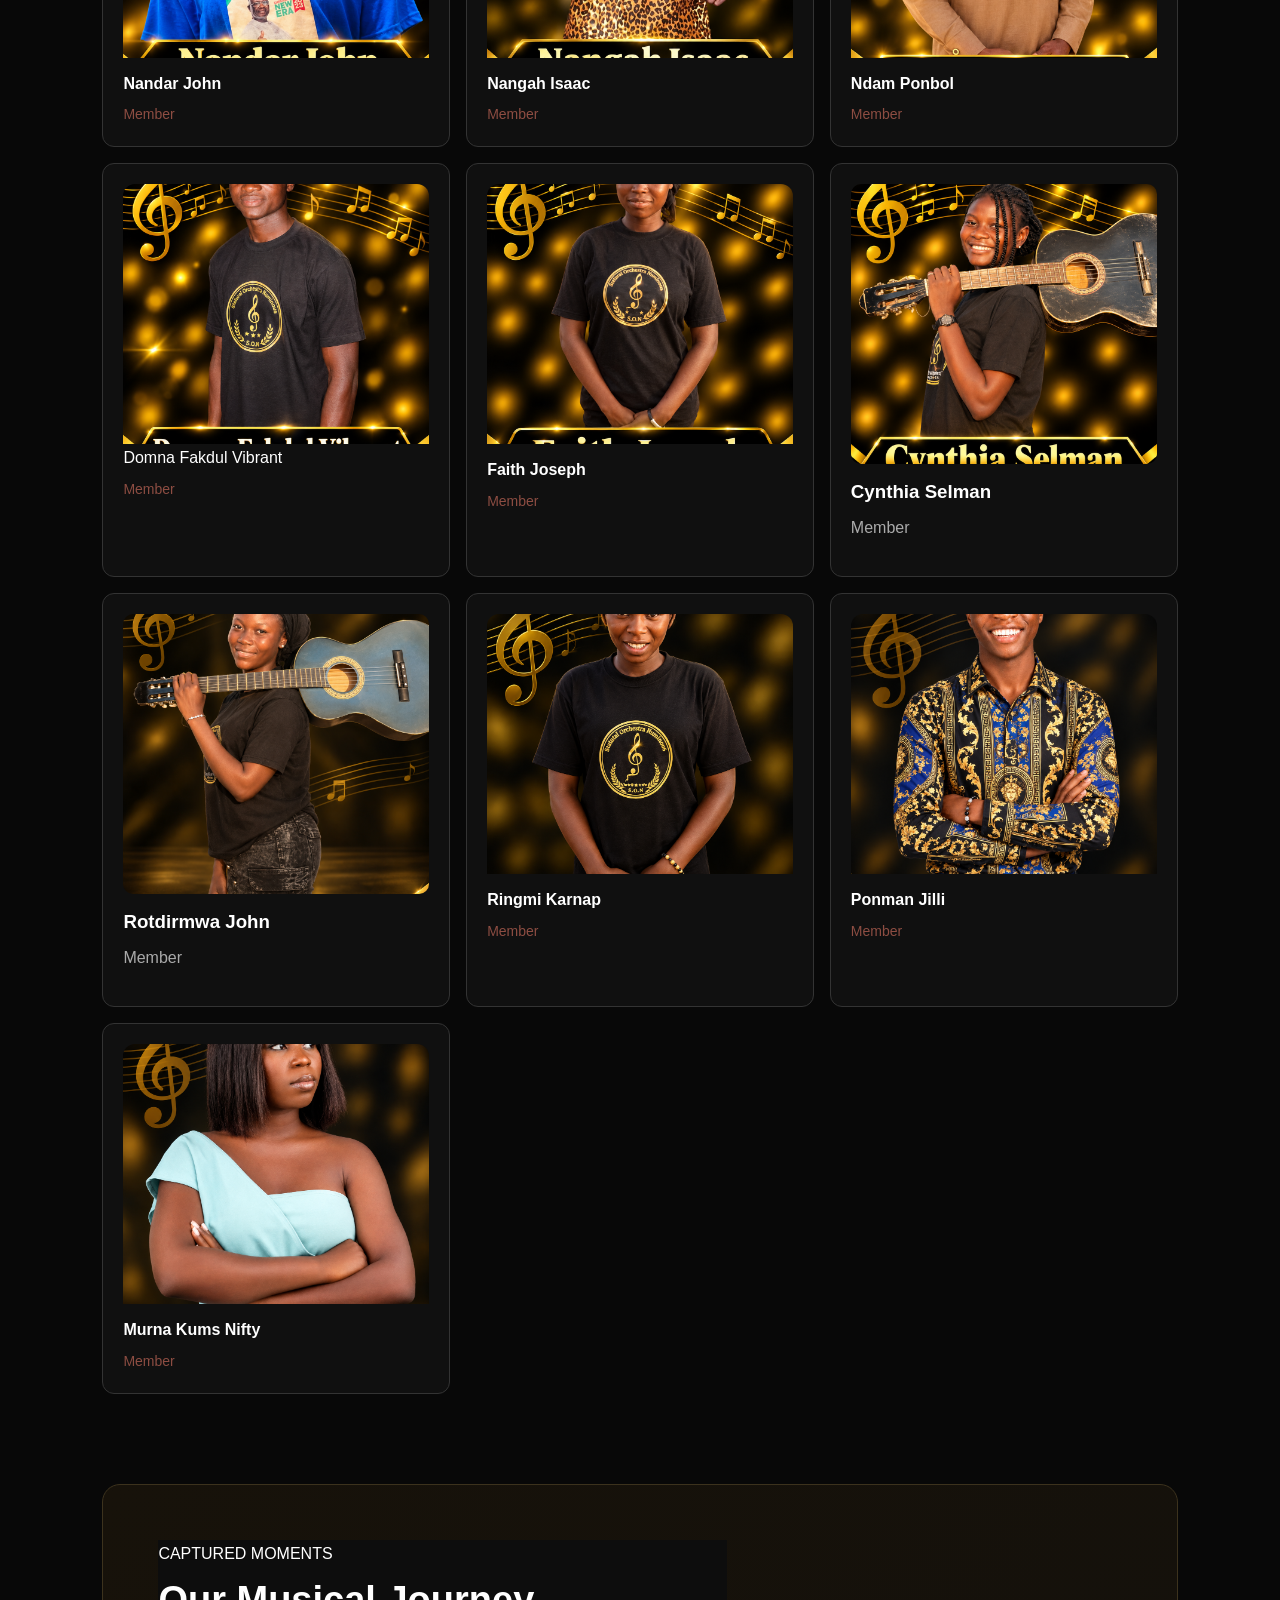
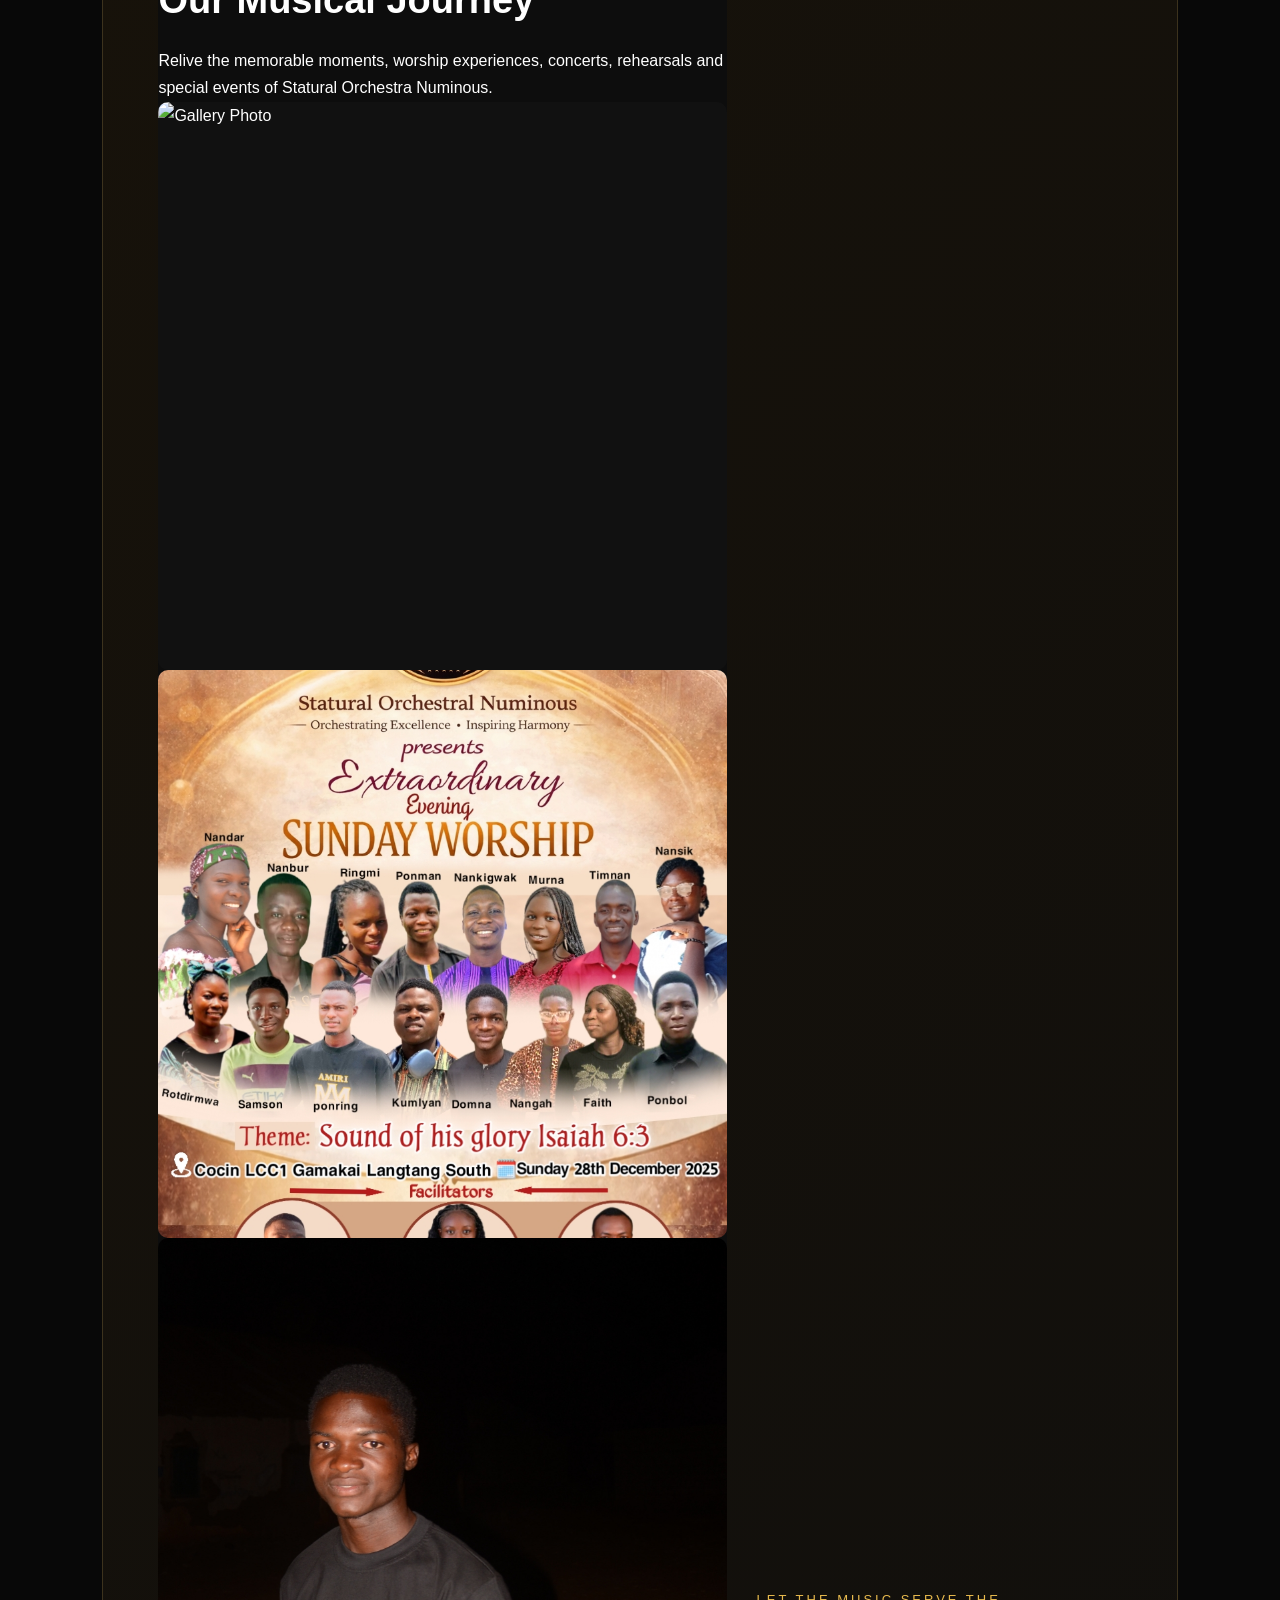
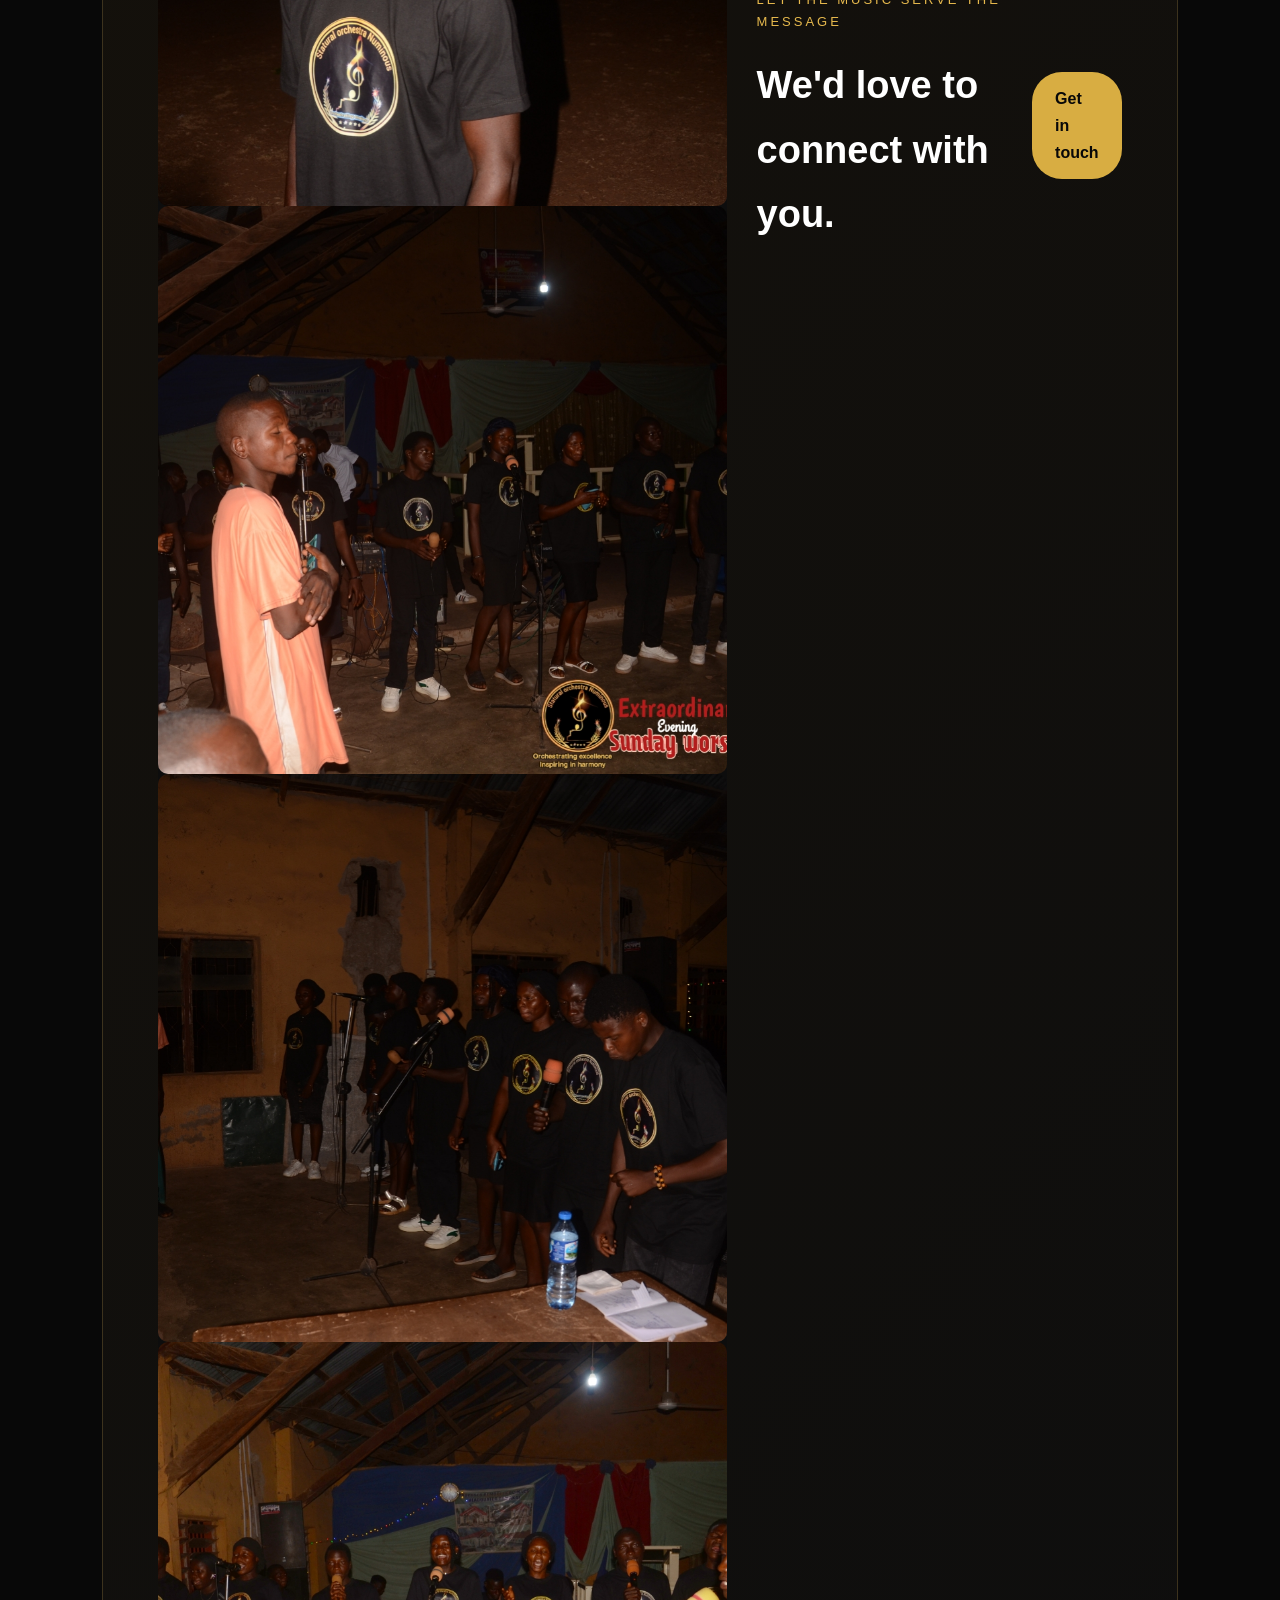
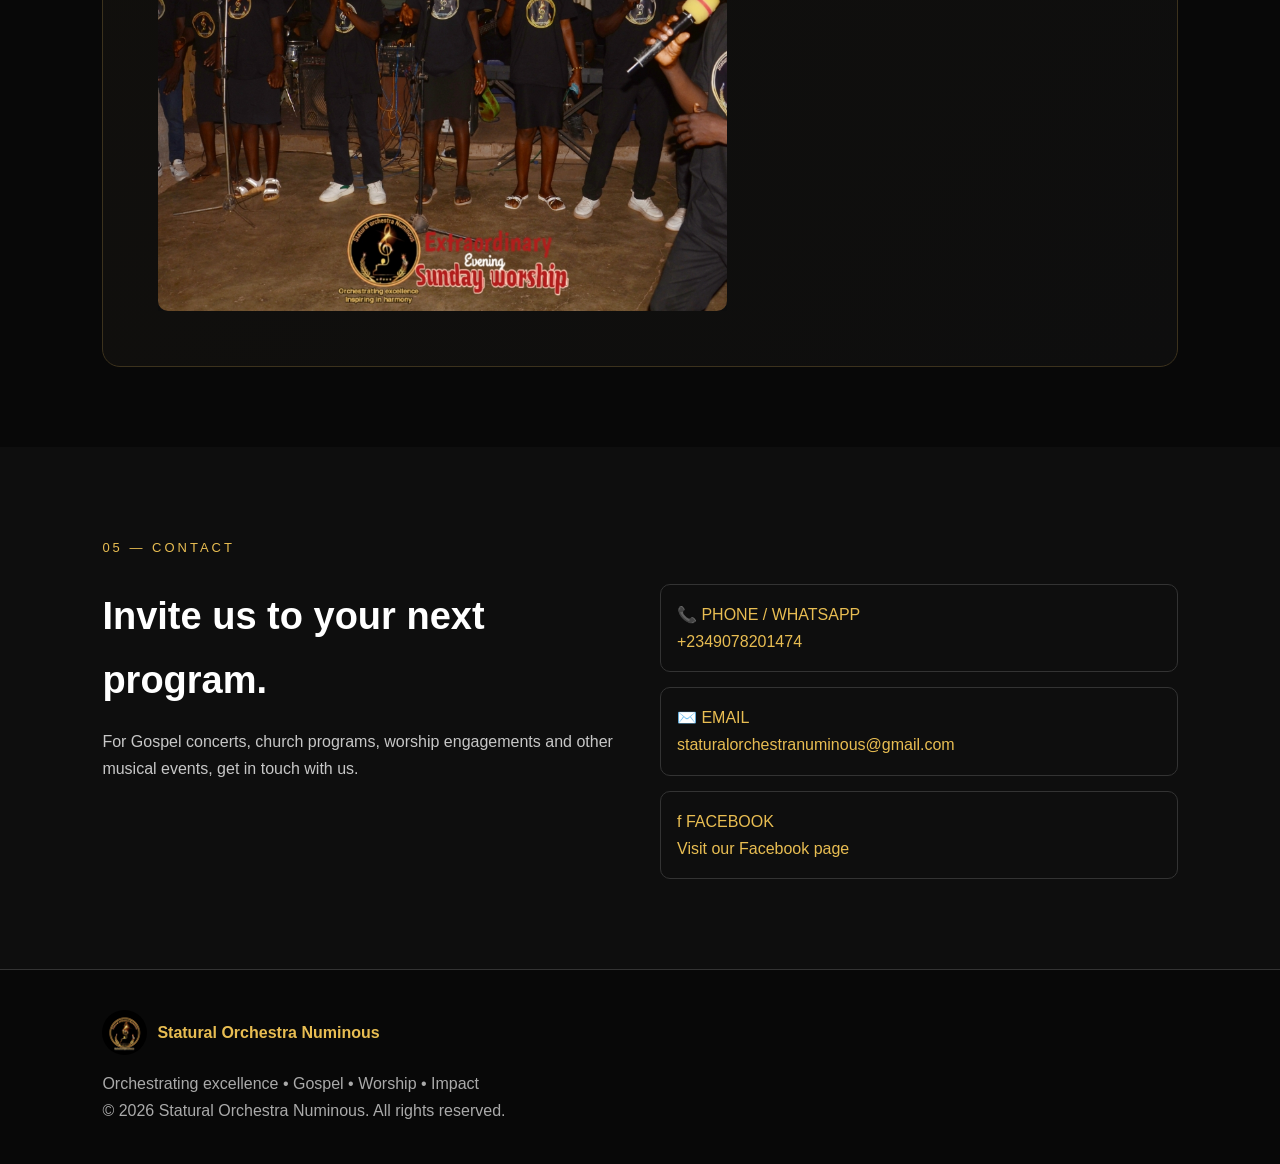
==== commit 511833fc: "Add premium photo gallery section to index.html Added a premium photo gallery section to showcase ca" ====
--- a/index.html
+++ b/index.html
@@ -940,6 +940,47 @@
 
 
 <section class="cta">
+  <!-- PREMIUM PHOTO GALLERY -->
+<section class="gallery-section" id="gallery">
+
+    <div class="gallery-header">
+        <span>CAPTURED MOMENTS</span>
+        <h2>Our Musical Journey</h2>
+        <p>
+            Relive the memorable moments, worship experiences,
+            concerts, rehearsals and special events of Statural Orchestra Numinous.
+        </p>
+    </div>
+
+    <div class="gallery-grid">
+
+        <div class="gallery-item">
+            <img src="20251124_167816.jpg" alt="Gallery Photo">
+        </div>
+
+        <div class="gallery-item">
+            <img src="20251224_165909.jpg" alt="Gallery Photo">
+        </div>
+
+        <div class="gallery-item">
+            <img src="20251229_120838.jpg" alt="Gallery Photo">
+        </div>
+
+        <div class="gallery-item">
+            <img src="20251229_122811.jpg" alt="Gallery Photo">
+        </div>
+
+        <div class="gallery-item">
+            <img src="20251229_122935.jpg" alt="Gallery Photo">
+        </div>
+
+        <div class="gallery-item">
+            <img src="20251229_210926.jpg" alt="Gallery Photo">
+        </div>
+
+    </div>
+
+</section>
 
   <div>
     <p class="eyebrow">LET THE MUSIC SERVE THE MESSAGE</p>
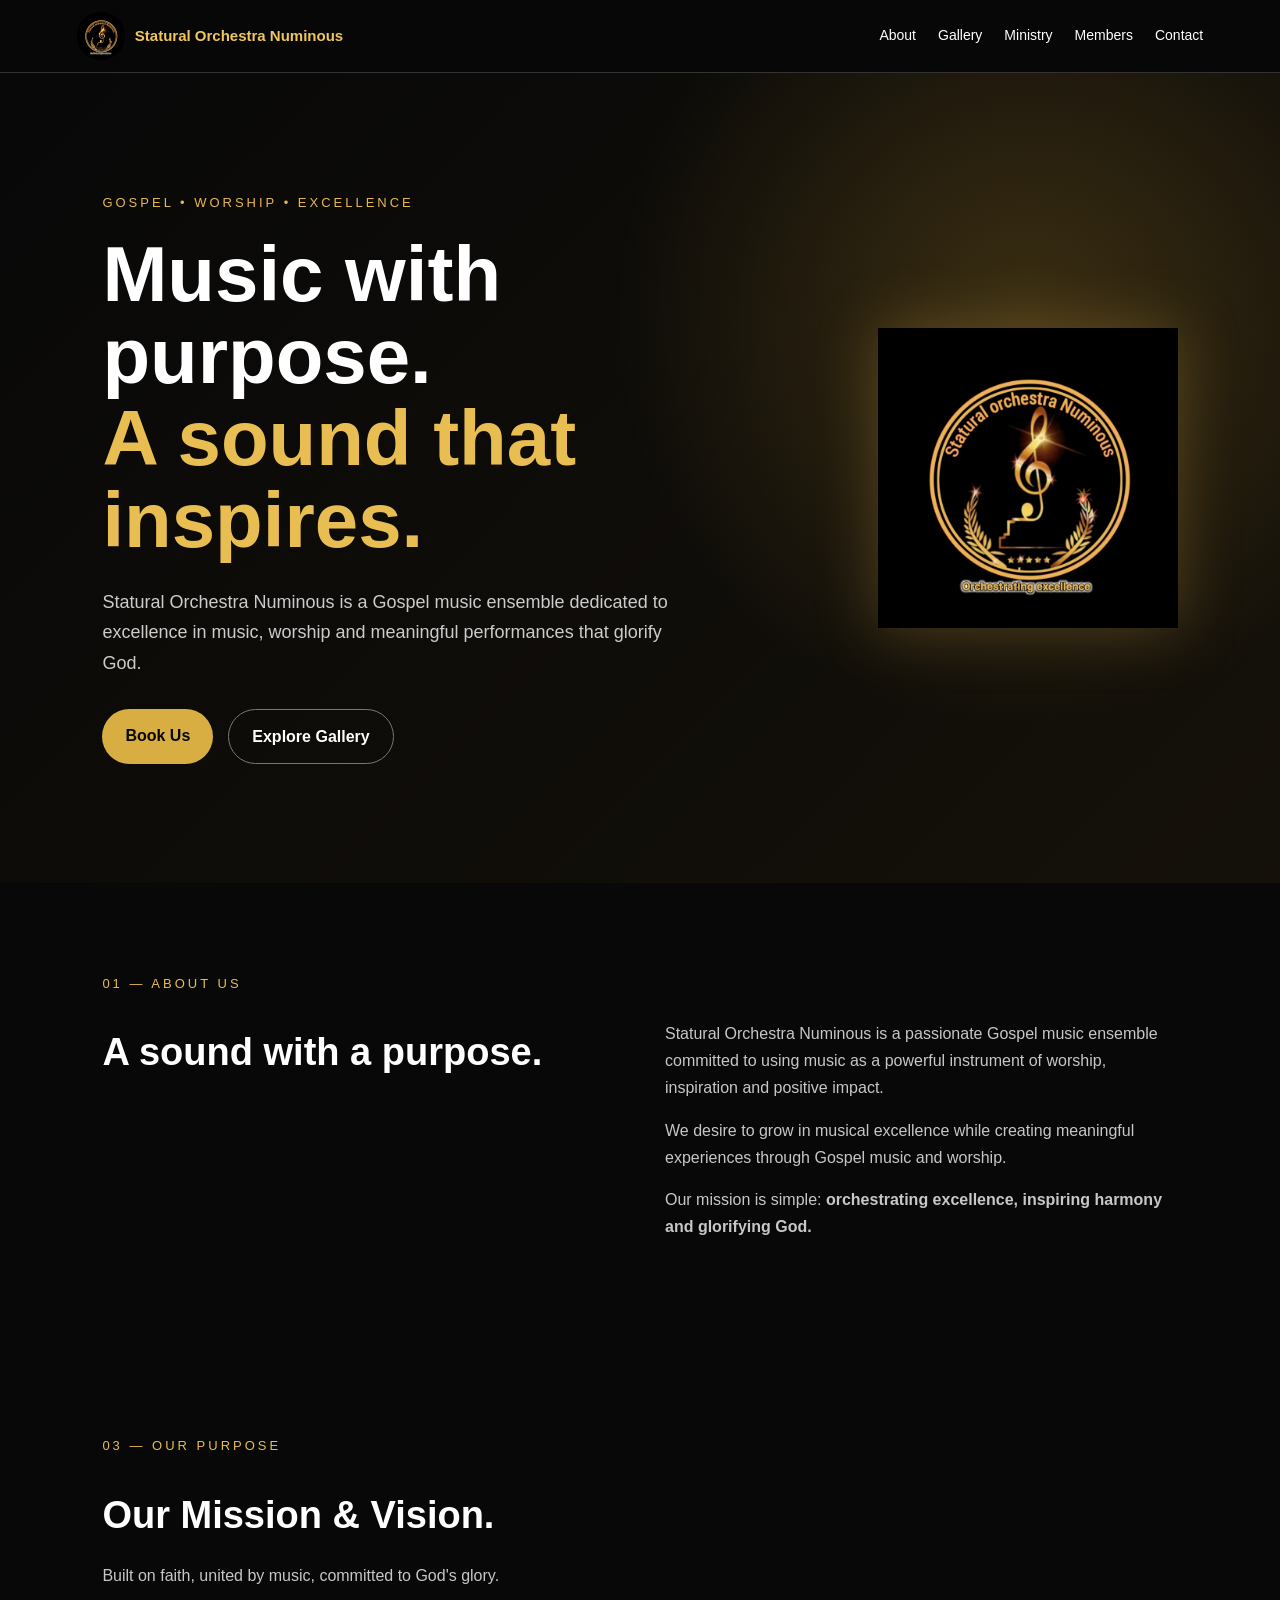
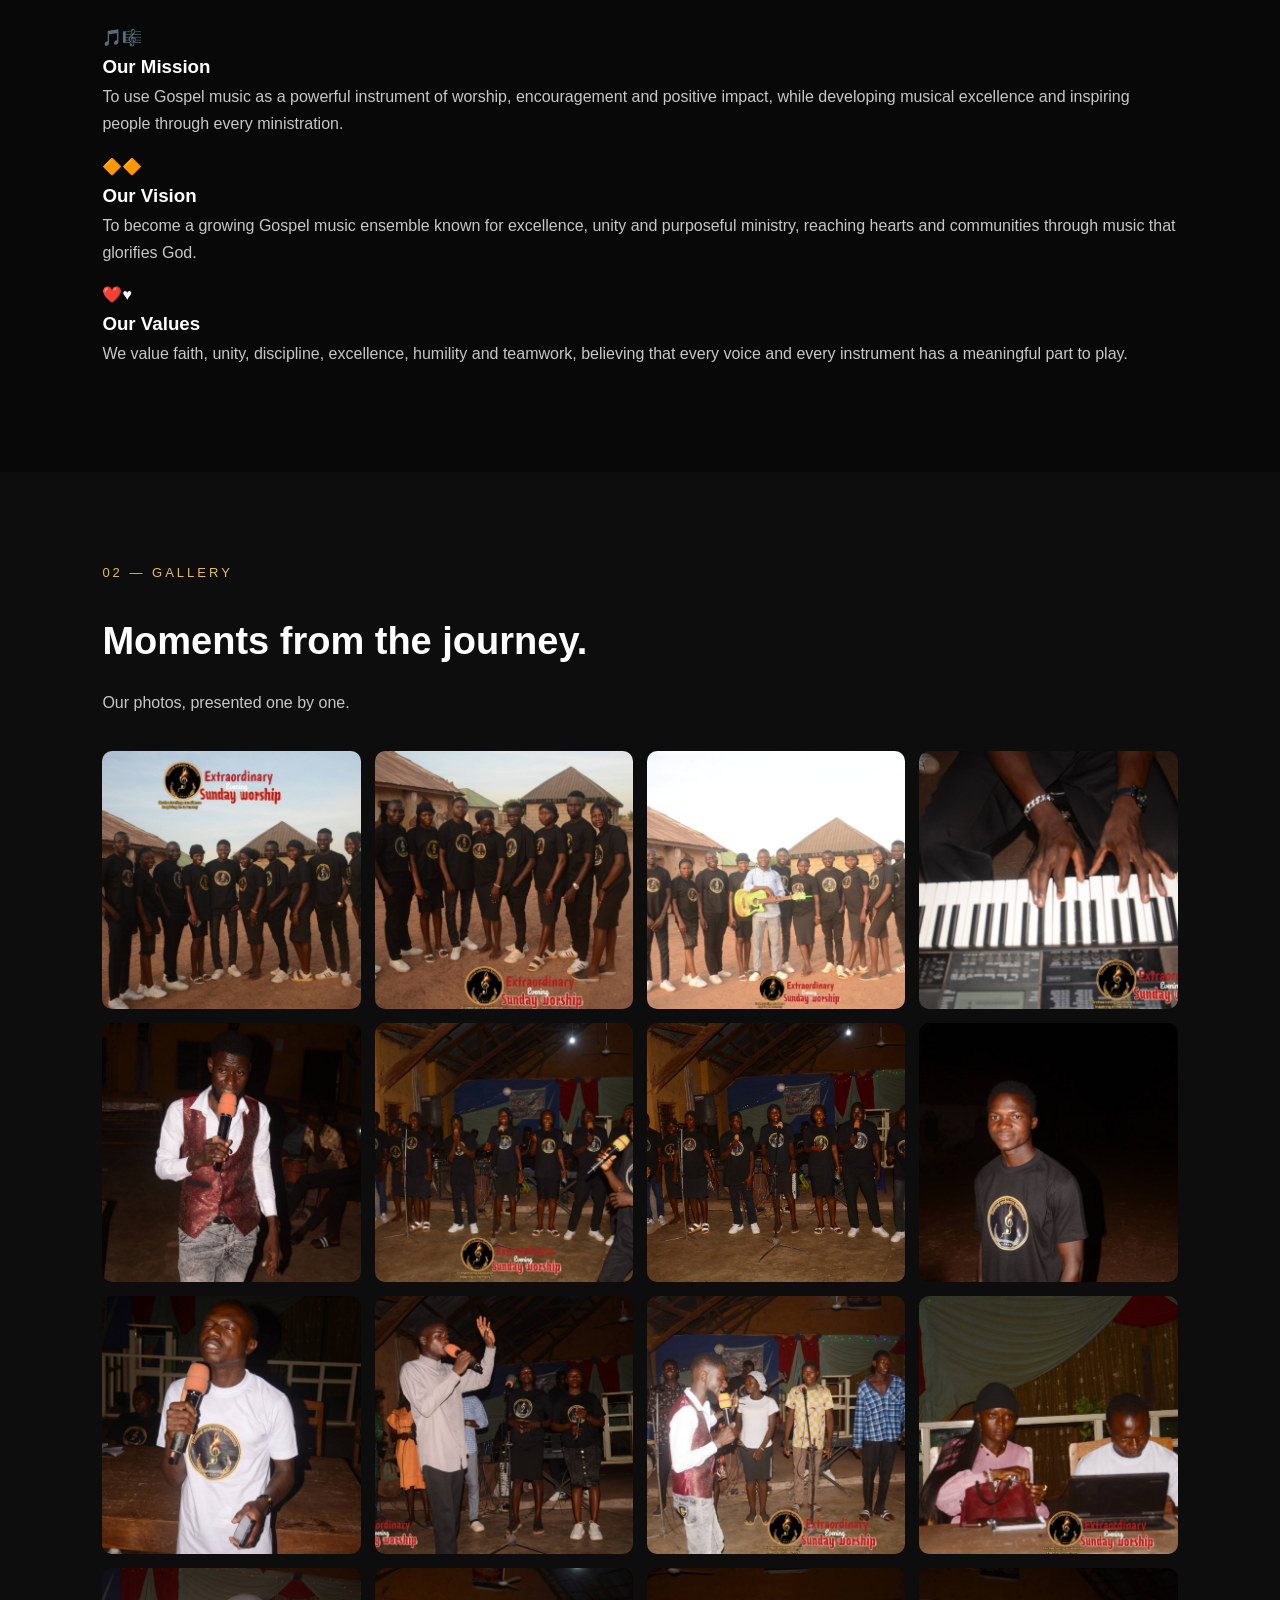
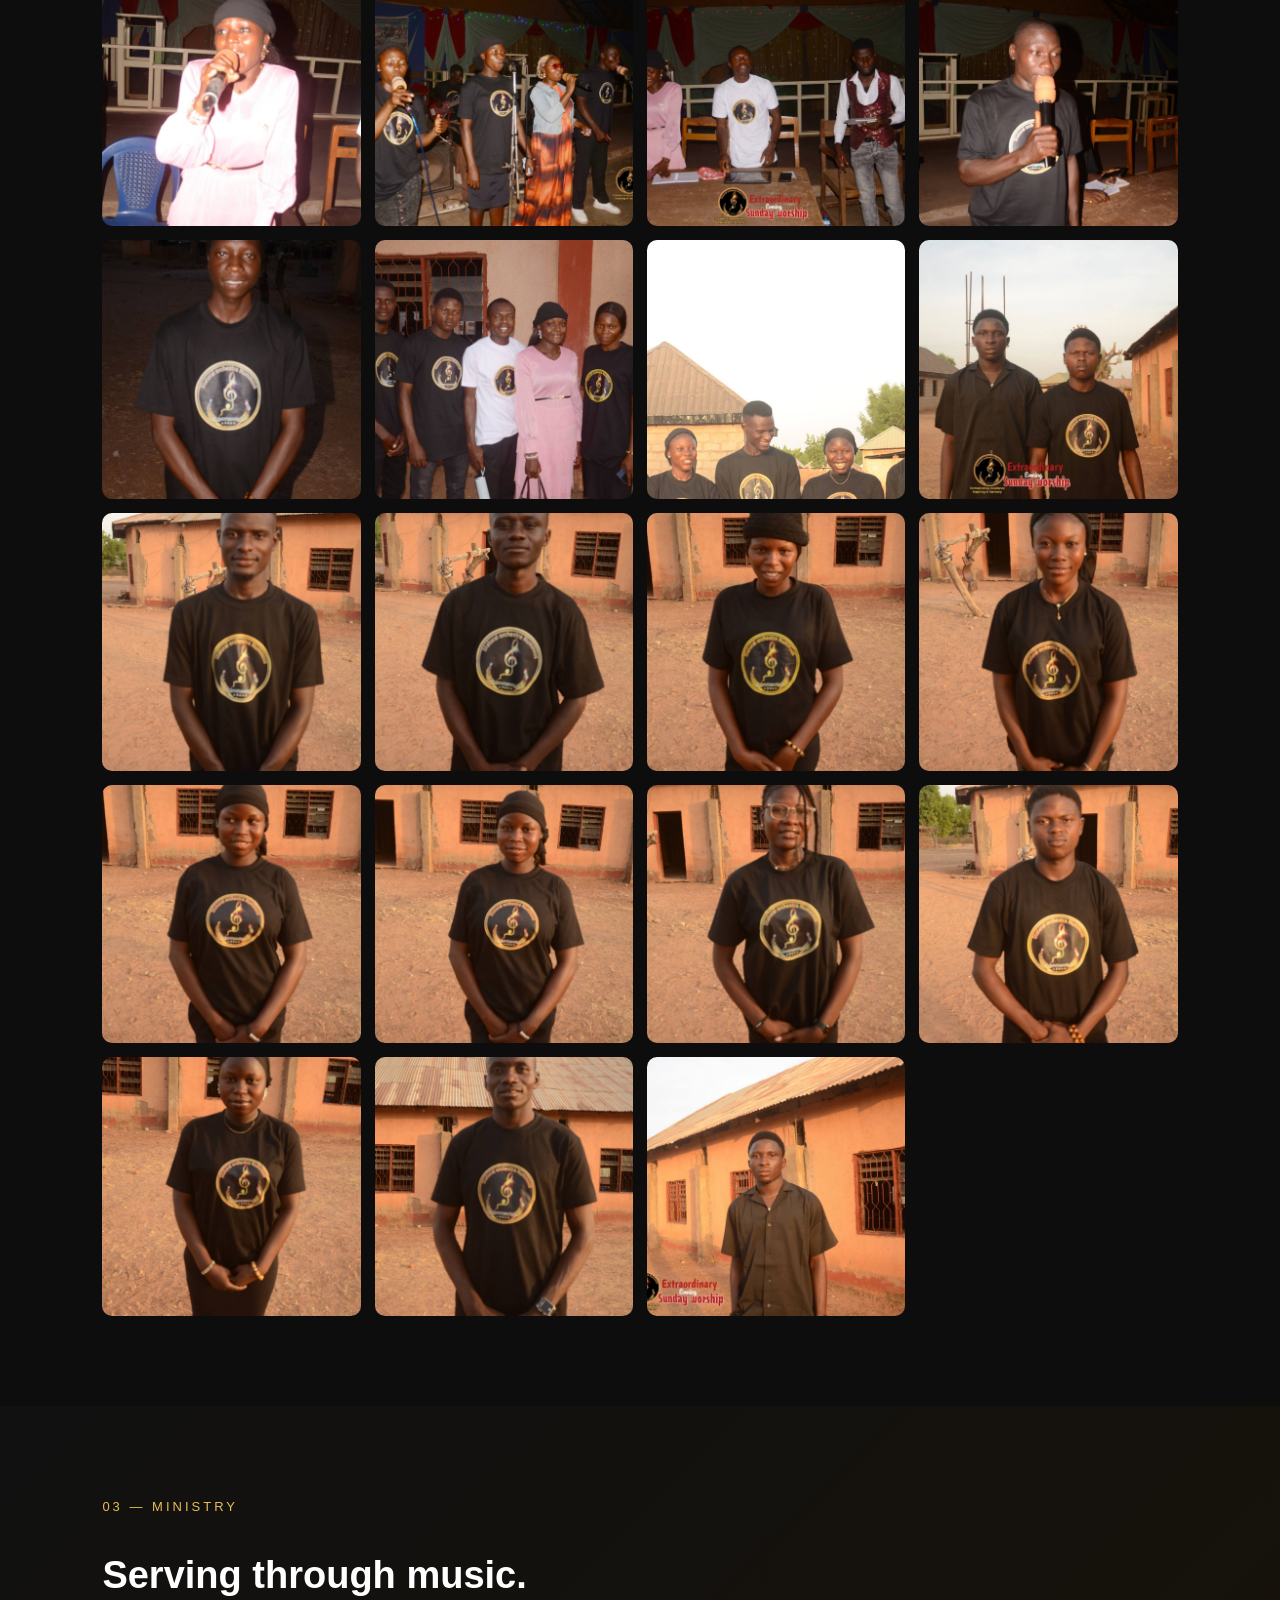
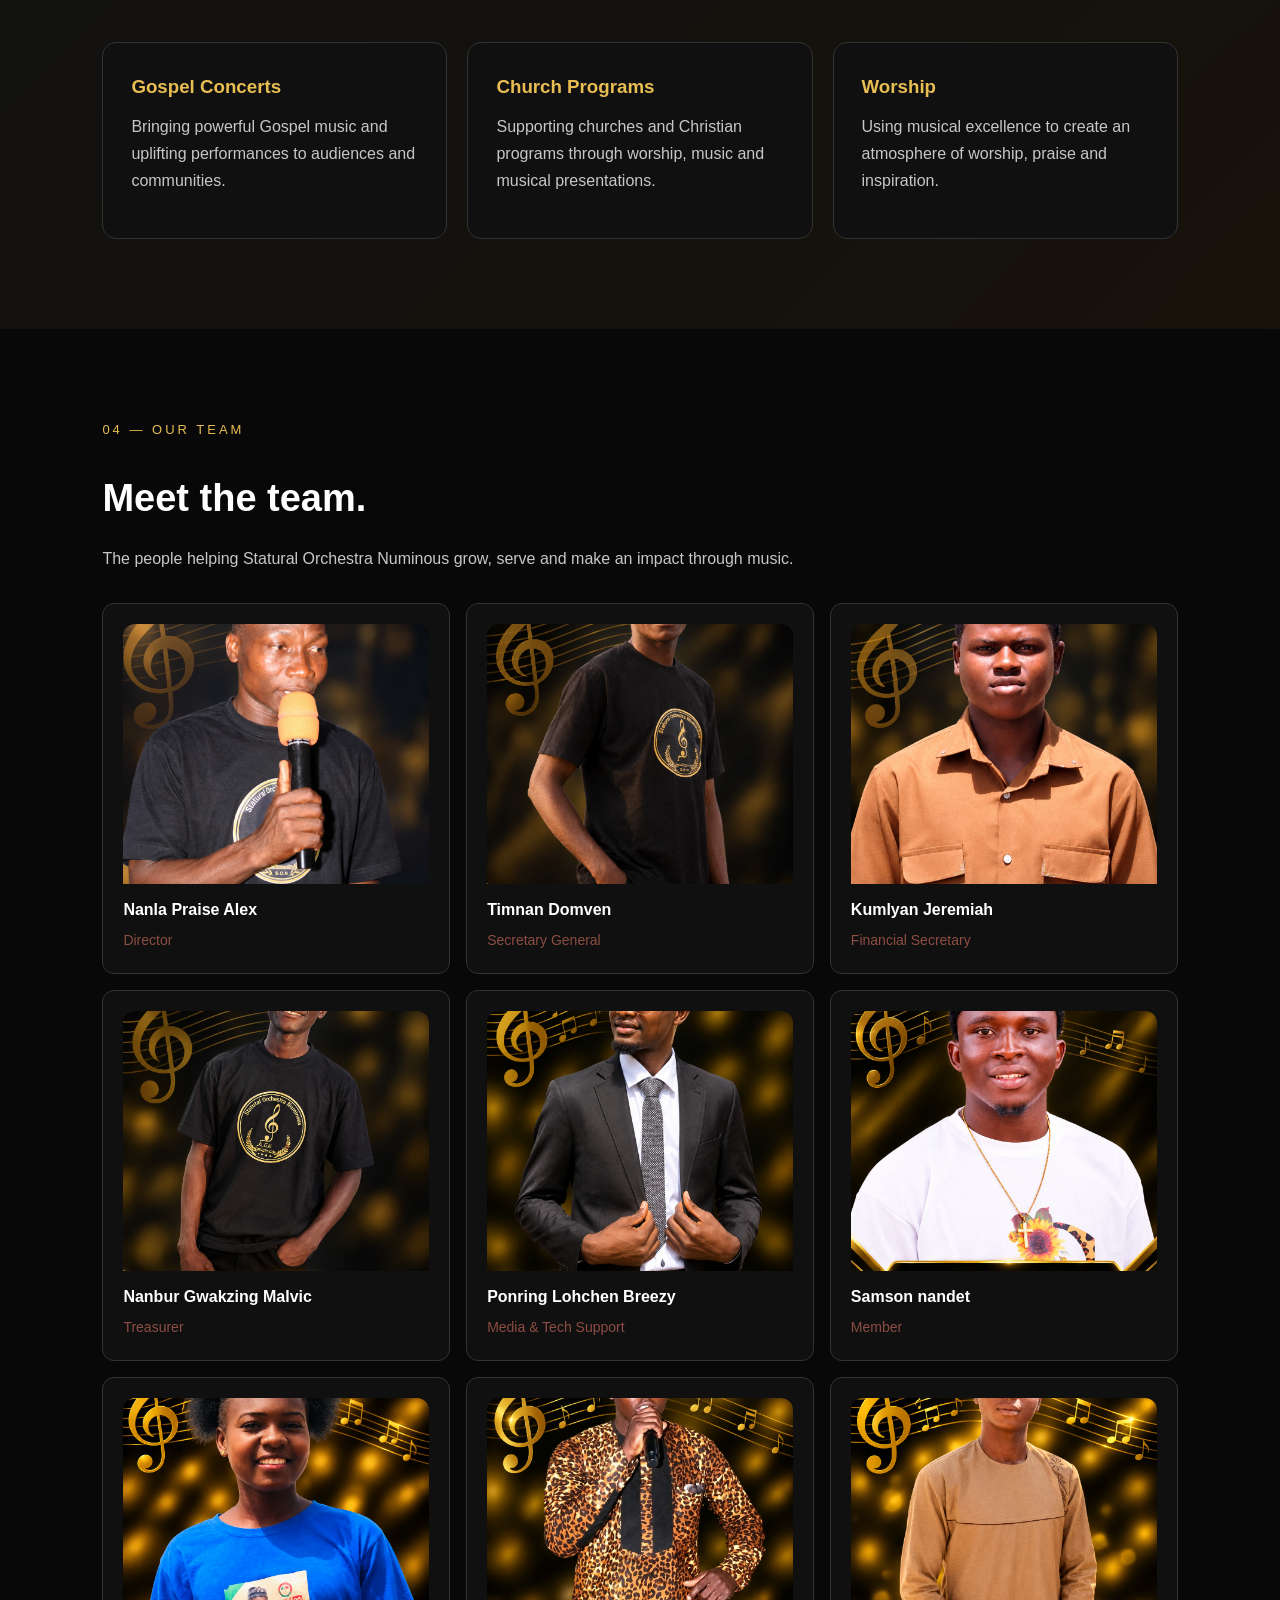
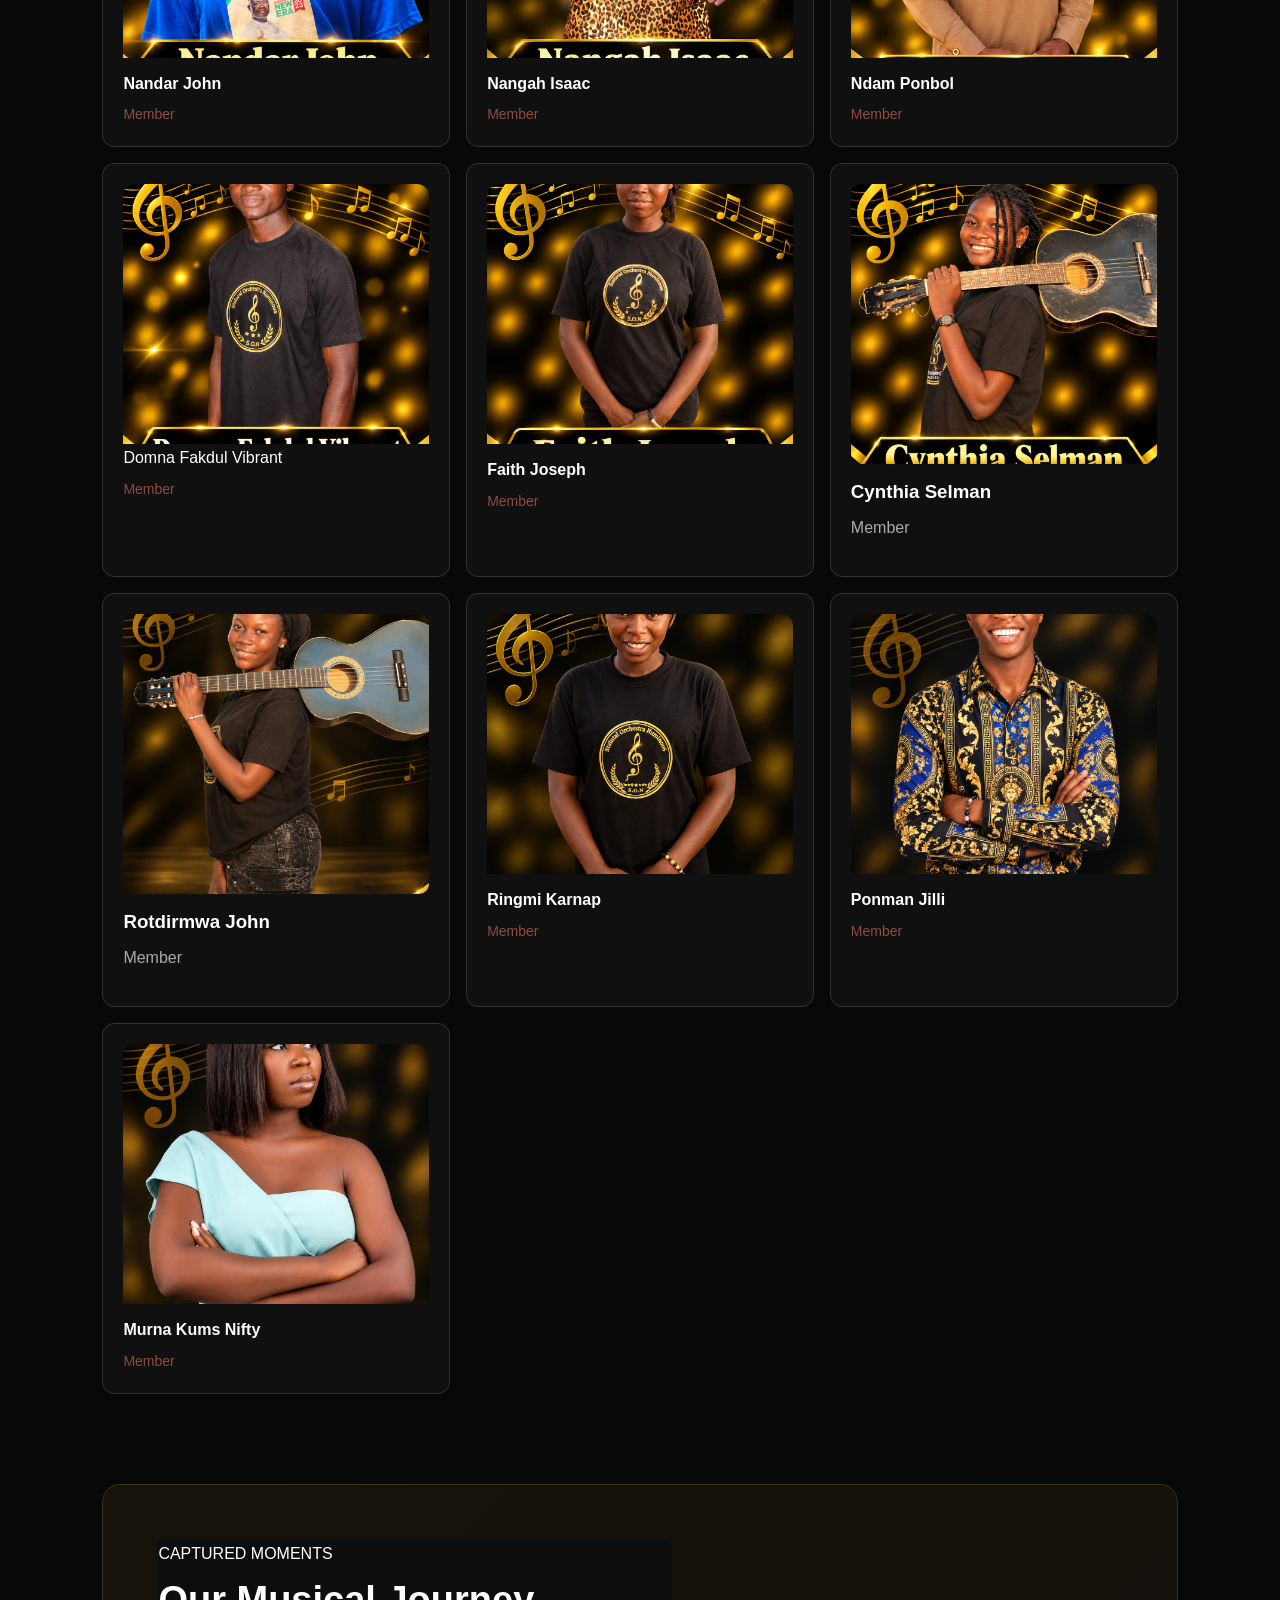
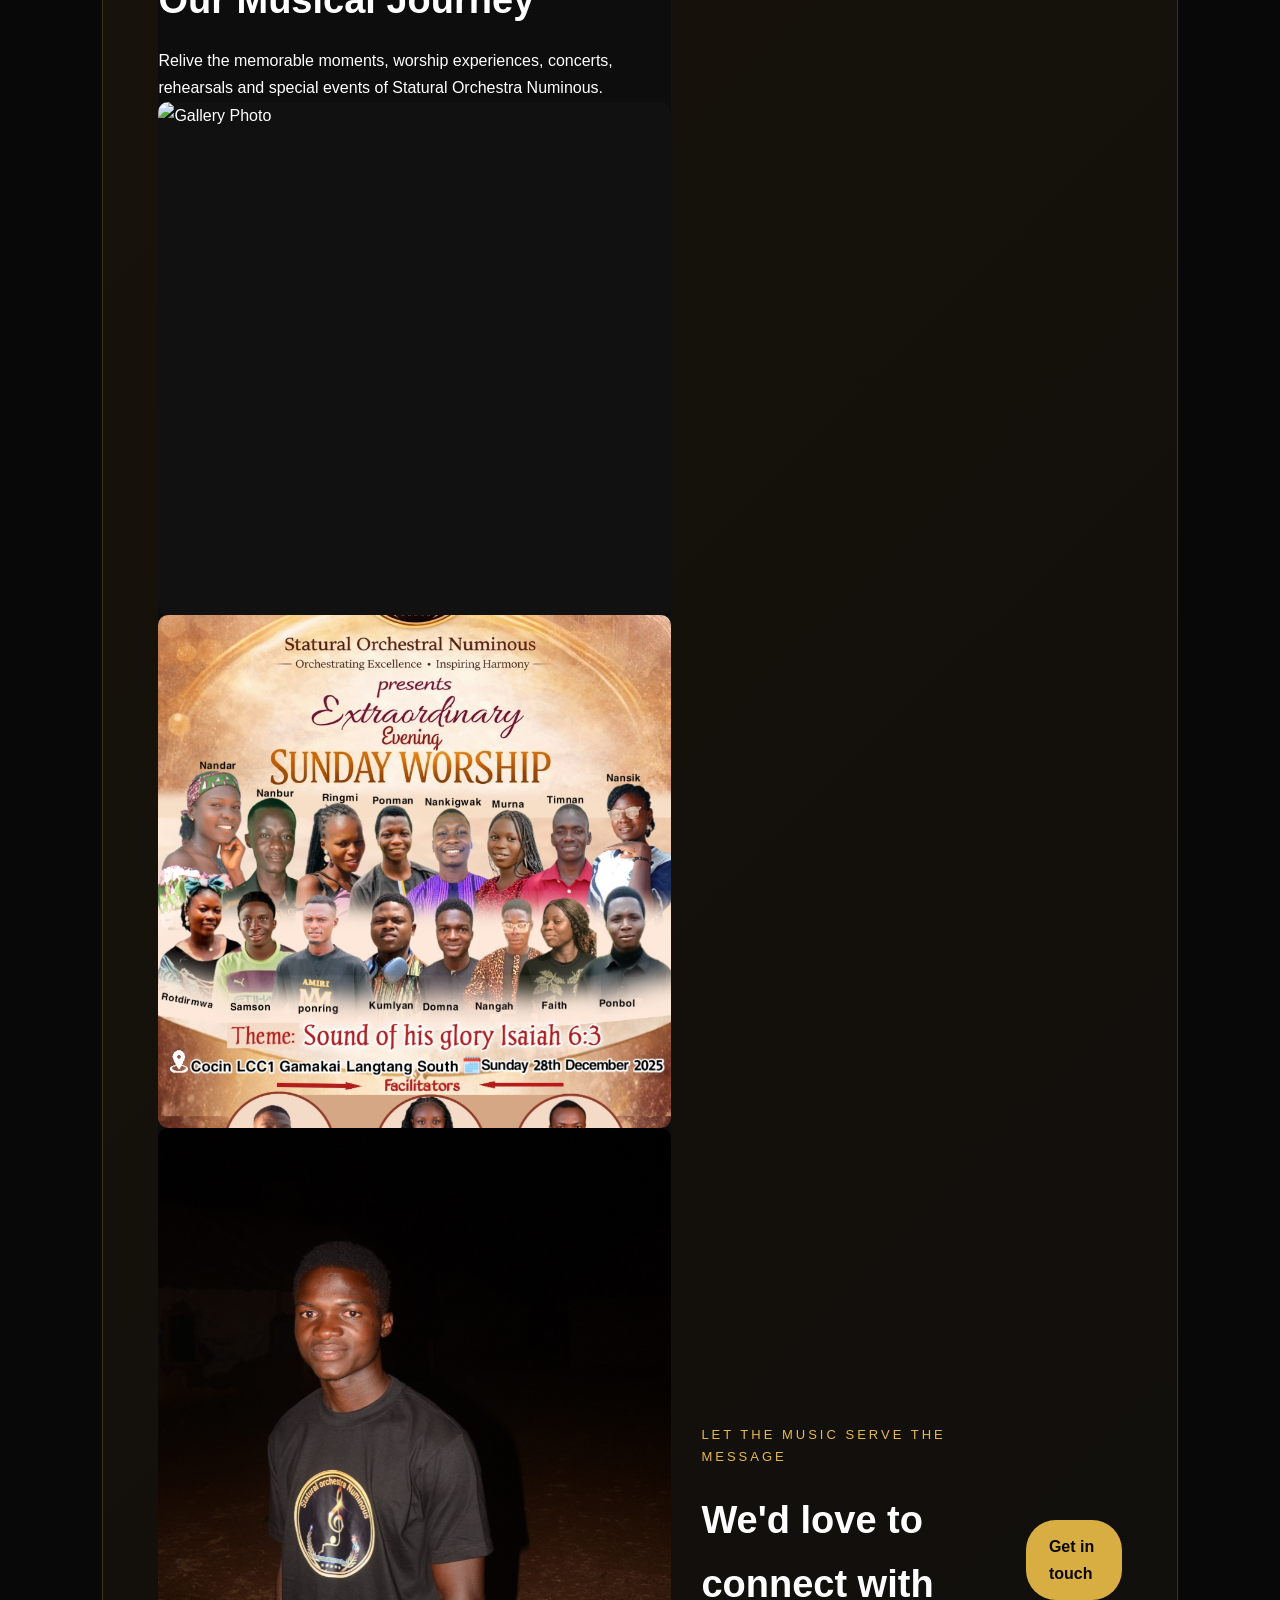
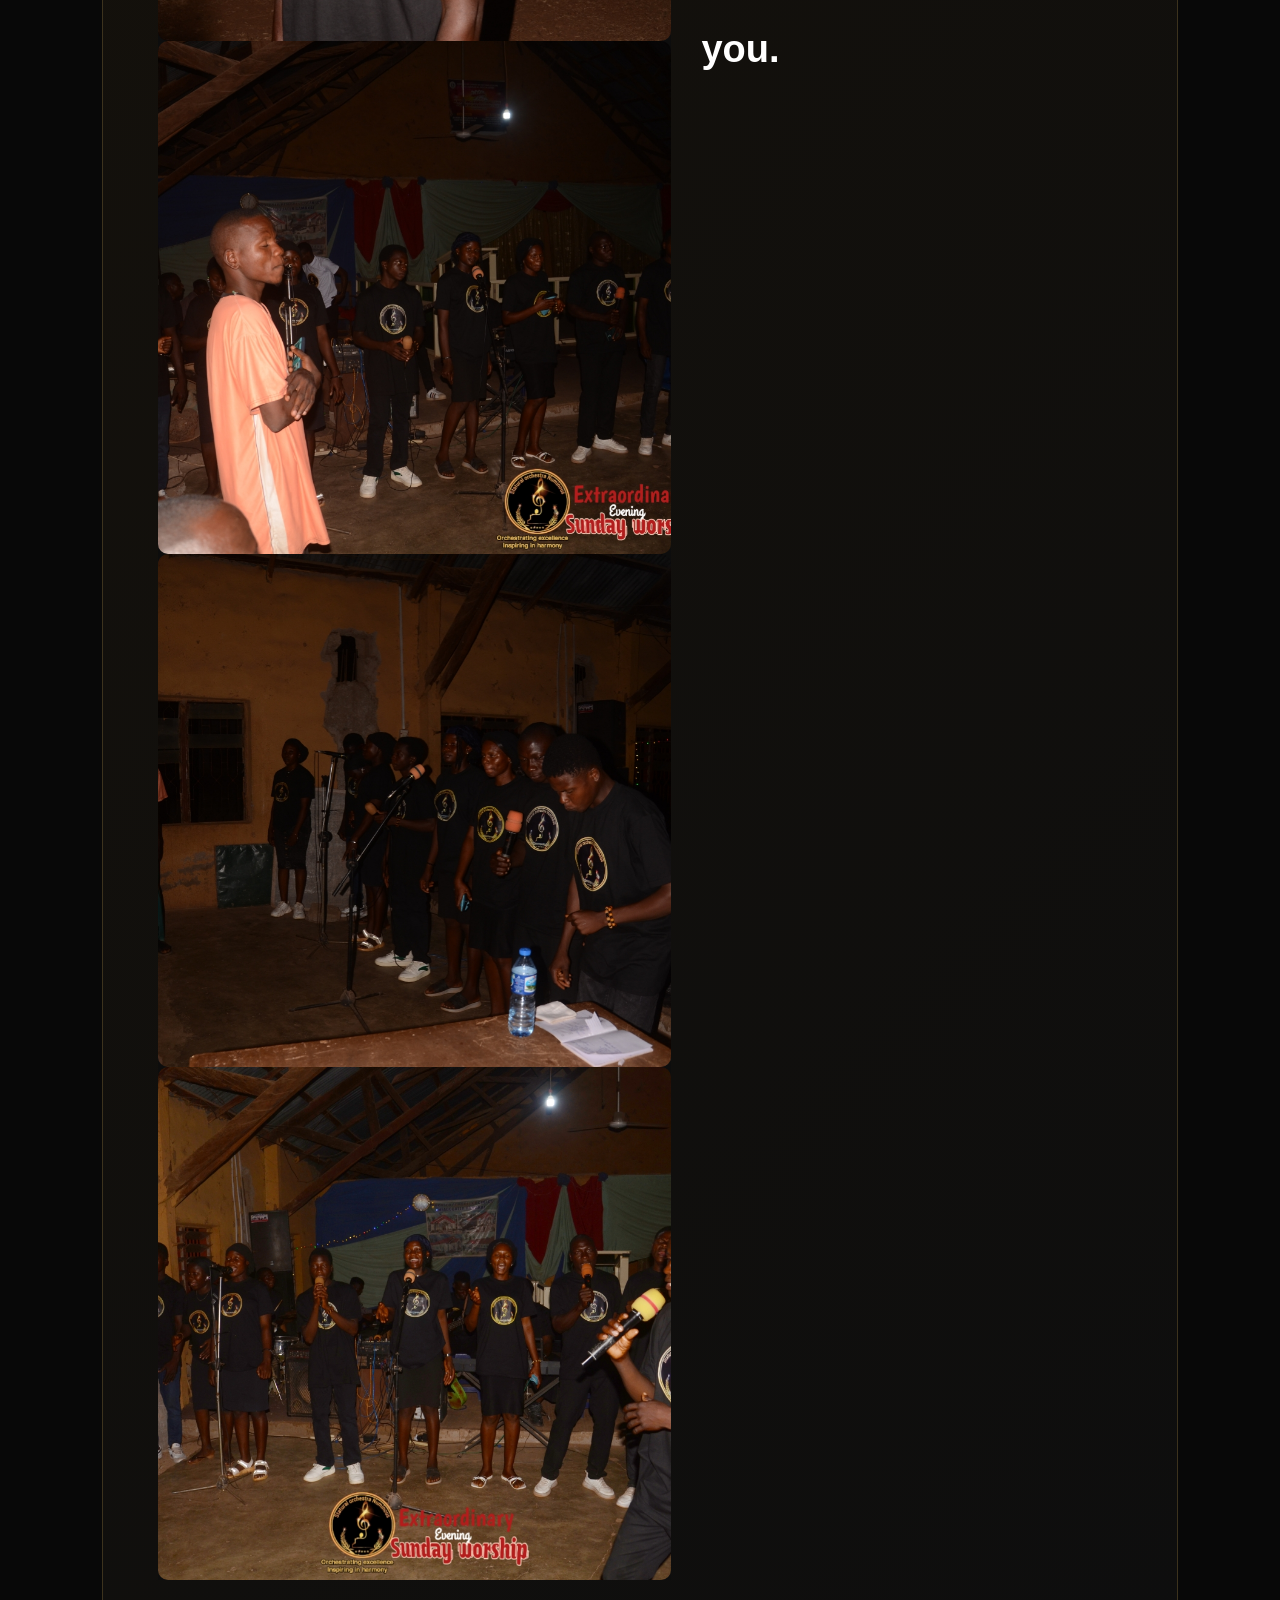
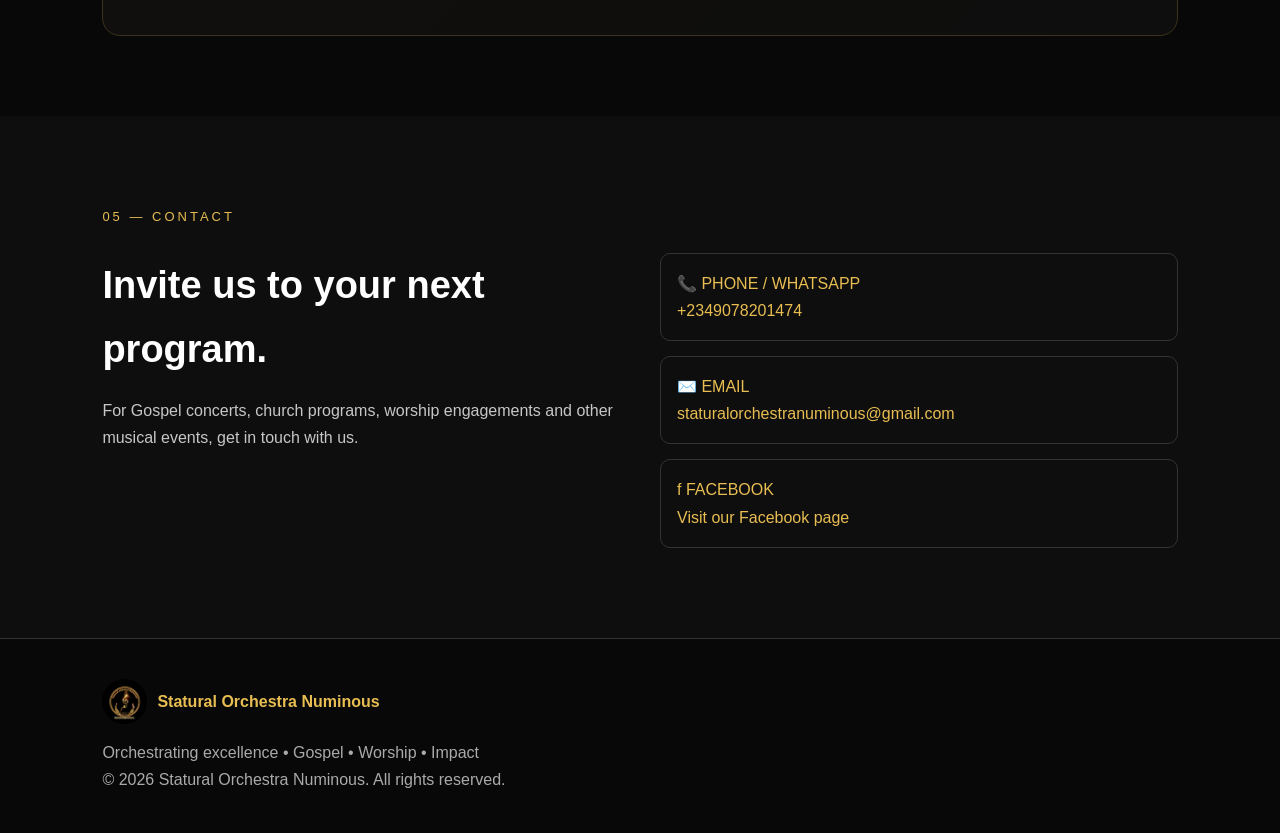
==== commit ef4da424: "Update gallery section to be visible by default" ====
--- a/index.html
+++ b/index.html
@@ -941,7 +941,7 @@
 
 <section class="cta">
   <!-- PREMIUM PHOTO GALLERY -->
-<section class="gallery-section" id="gallery">
+<section class="gallery-section" id="gallery" style="display:block;width:100%;">
 
     <div class="gallery-header">
         <span>CAPTURED MOMENTS</span>
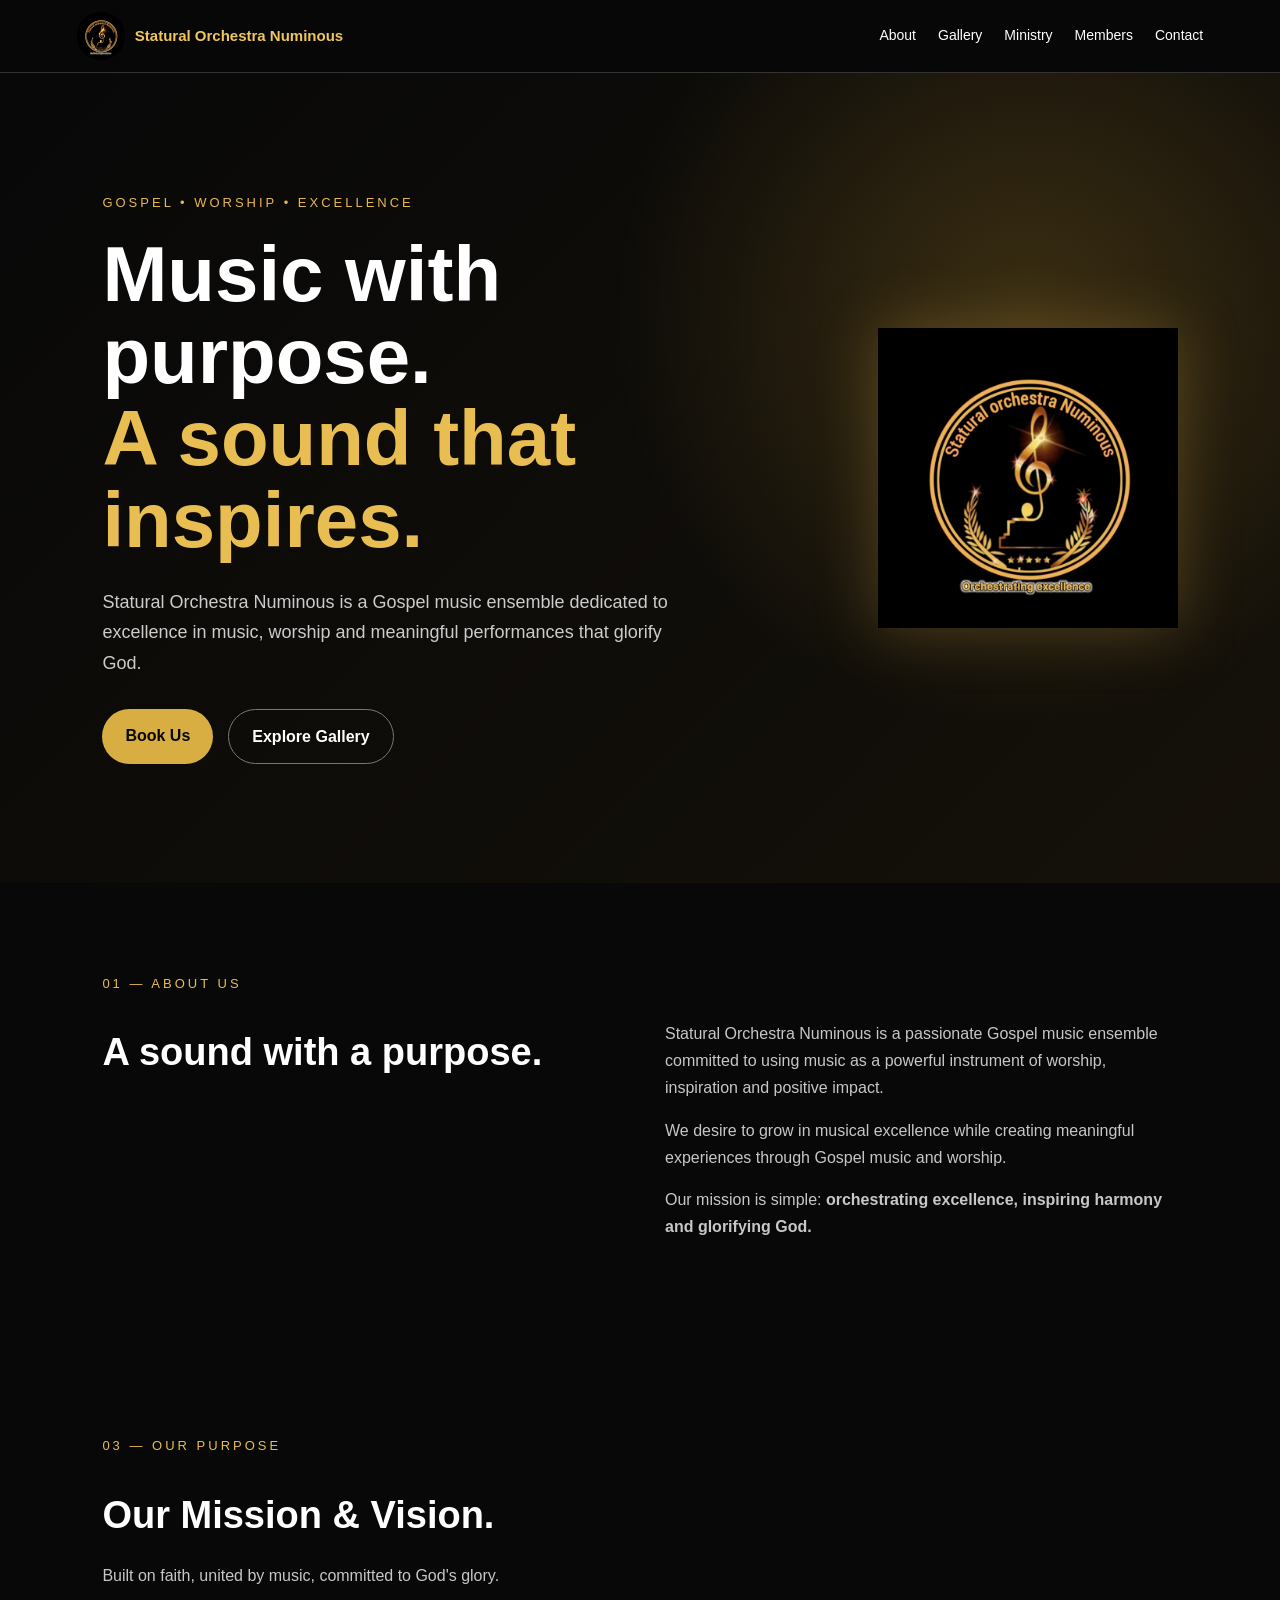
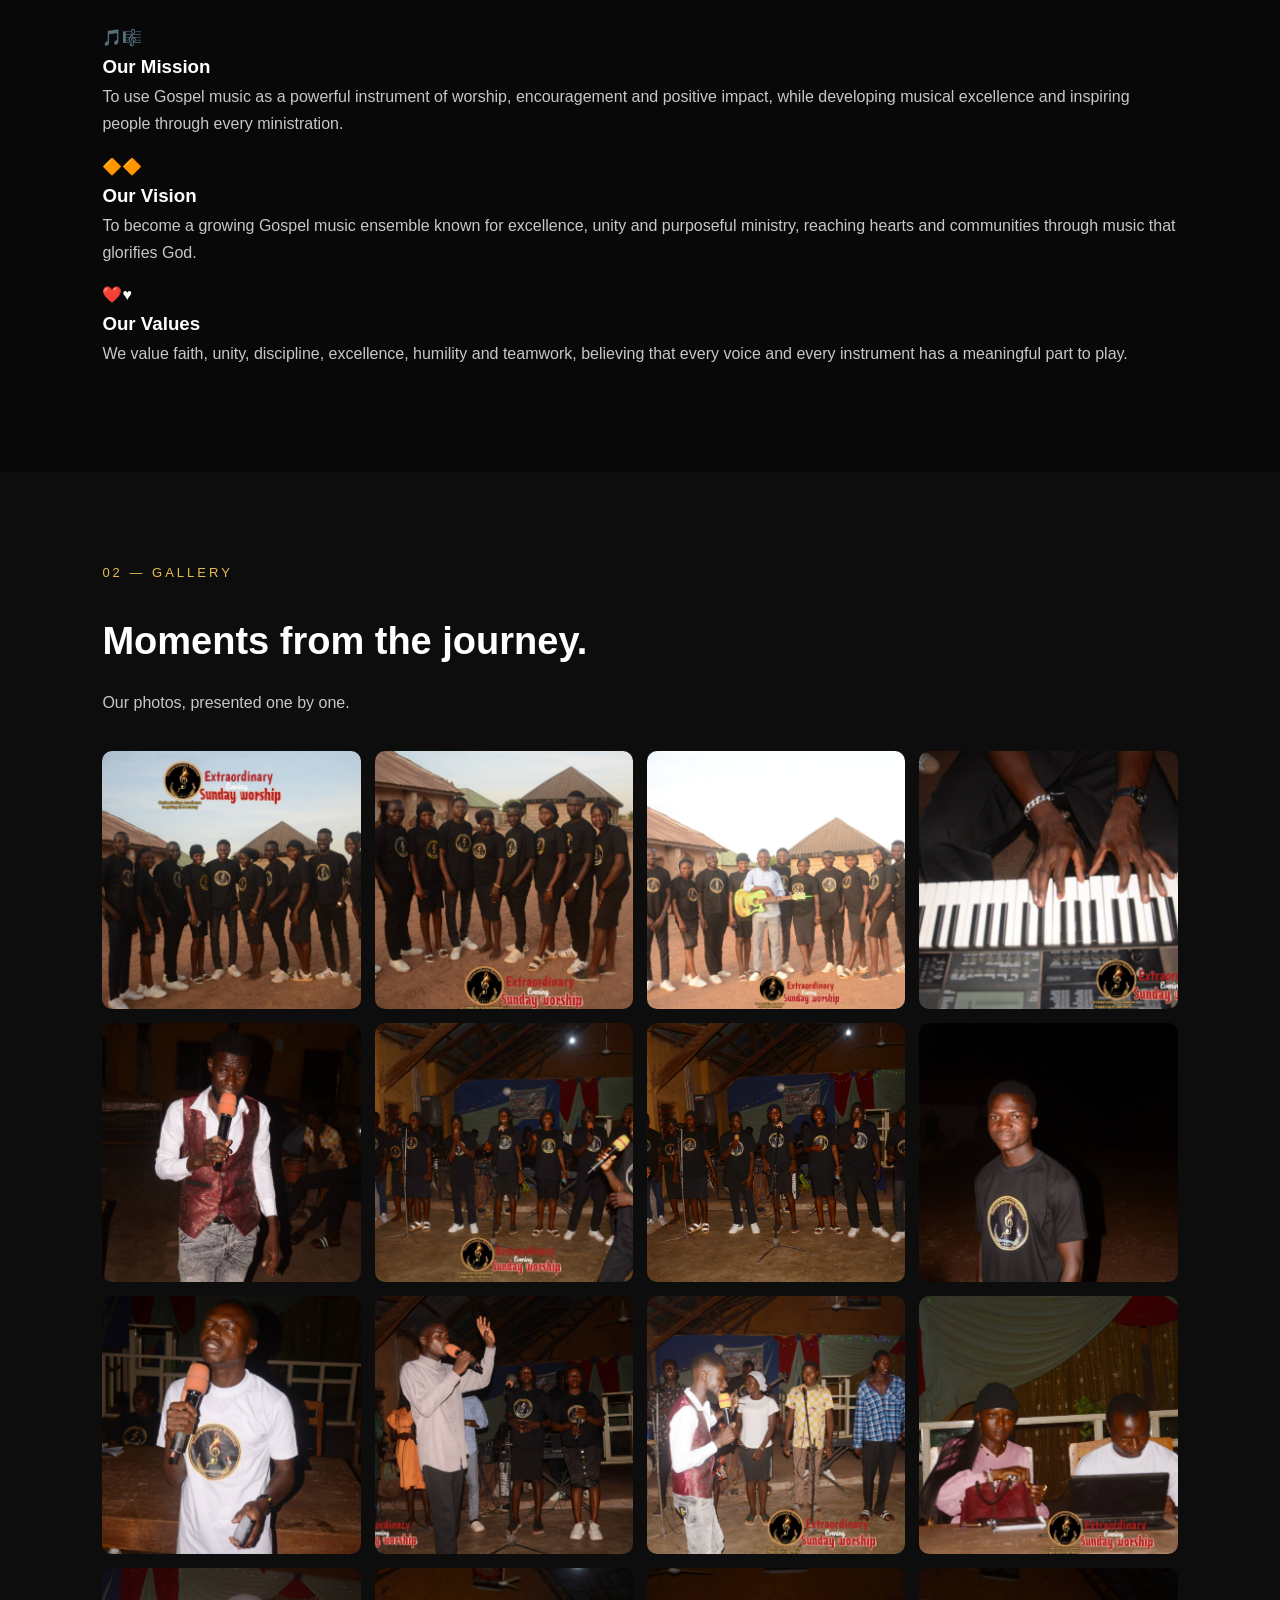
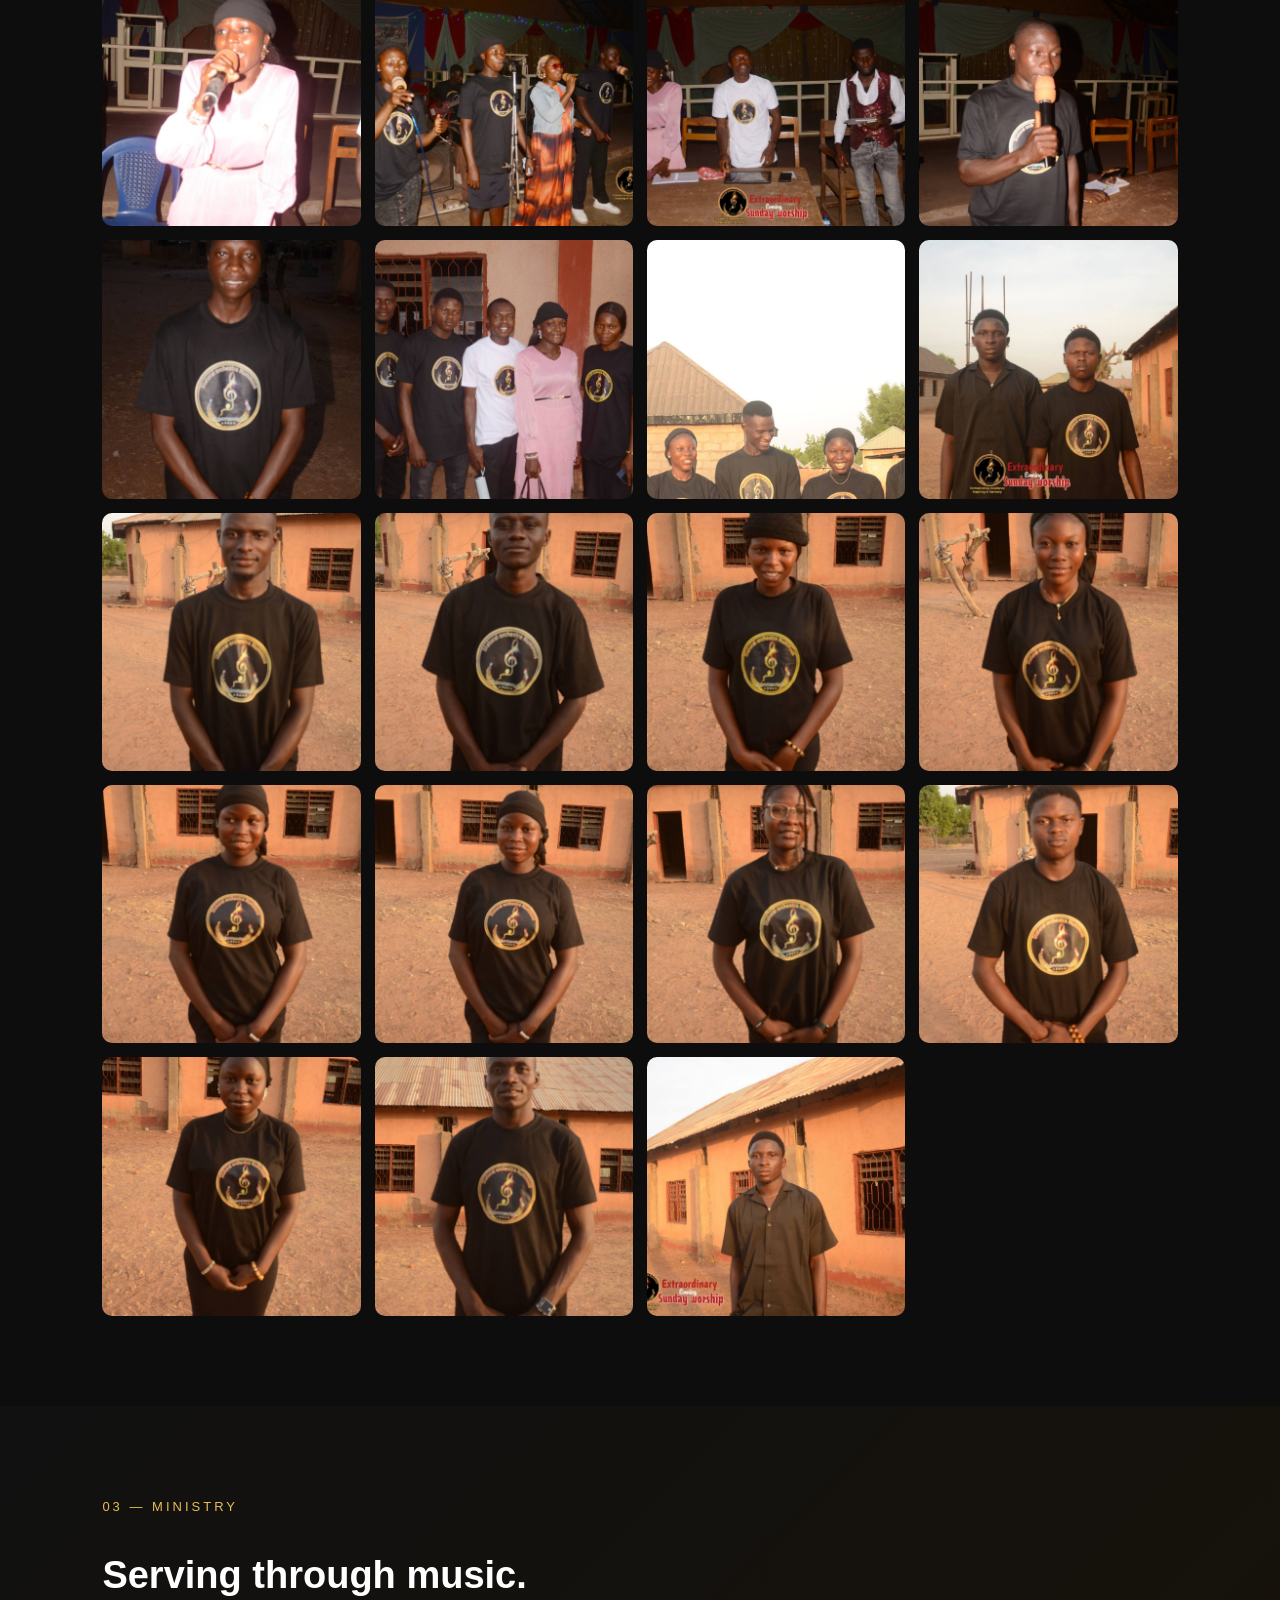
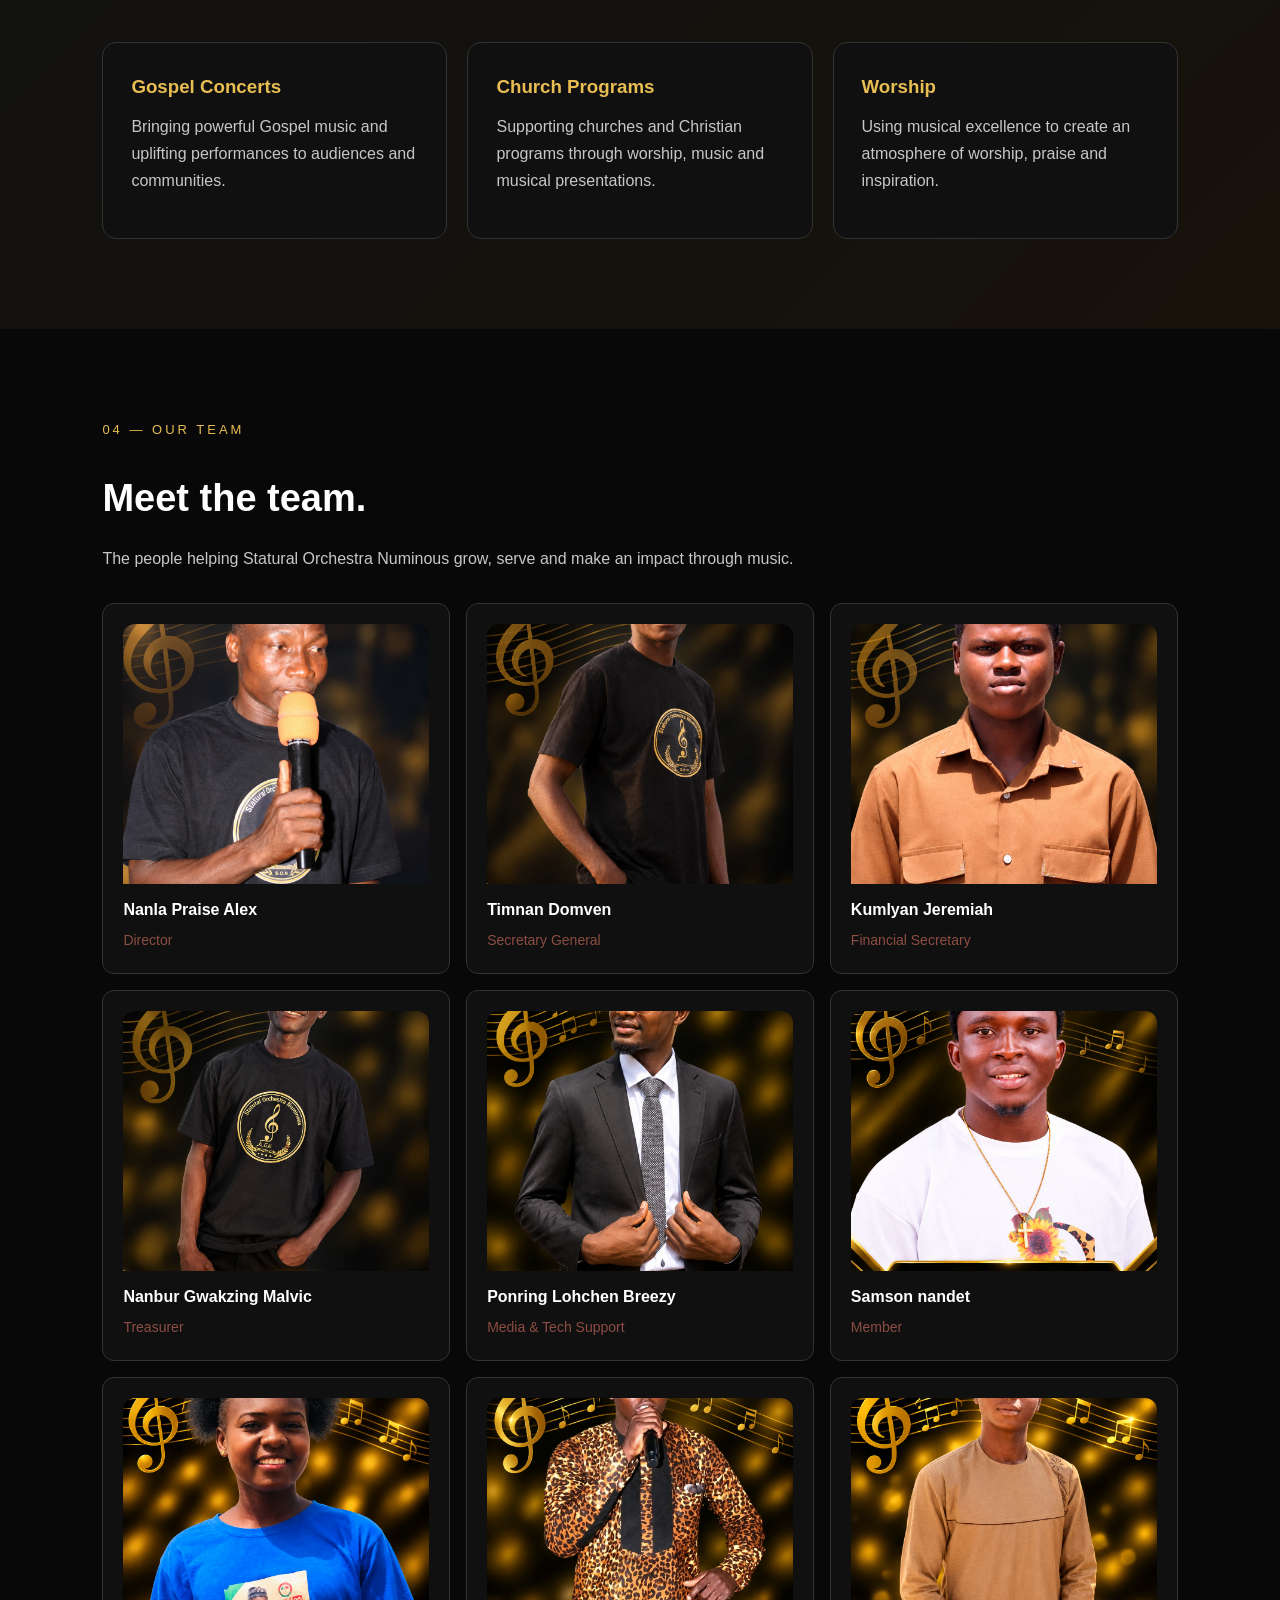
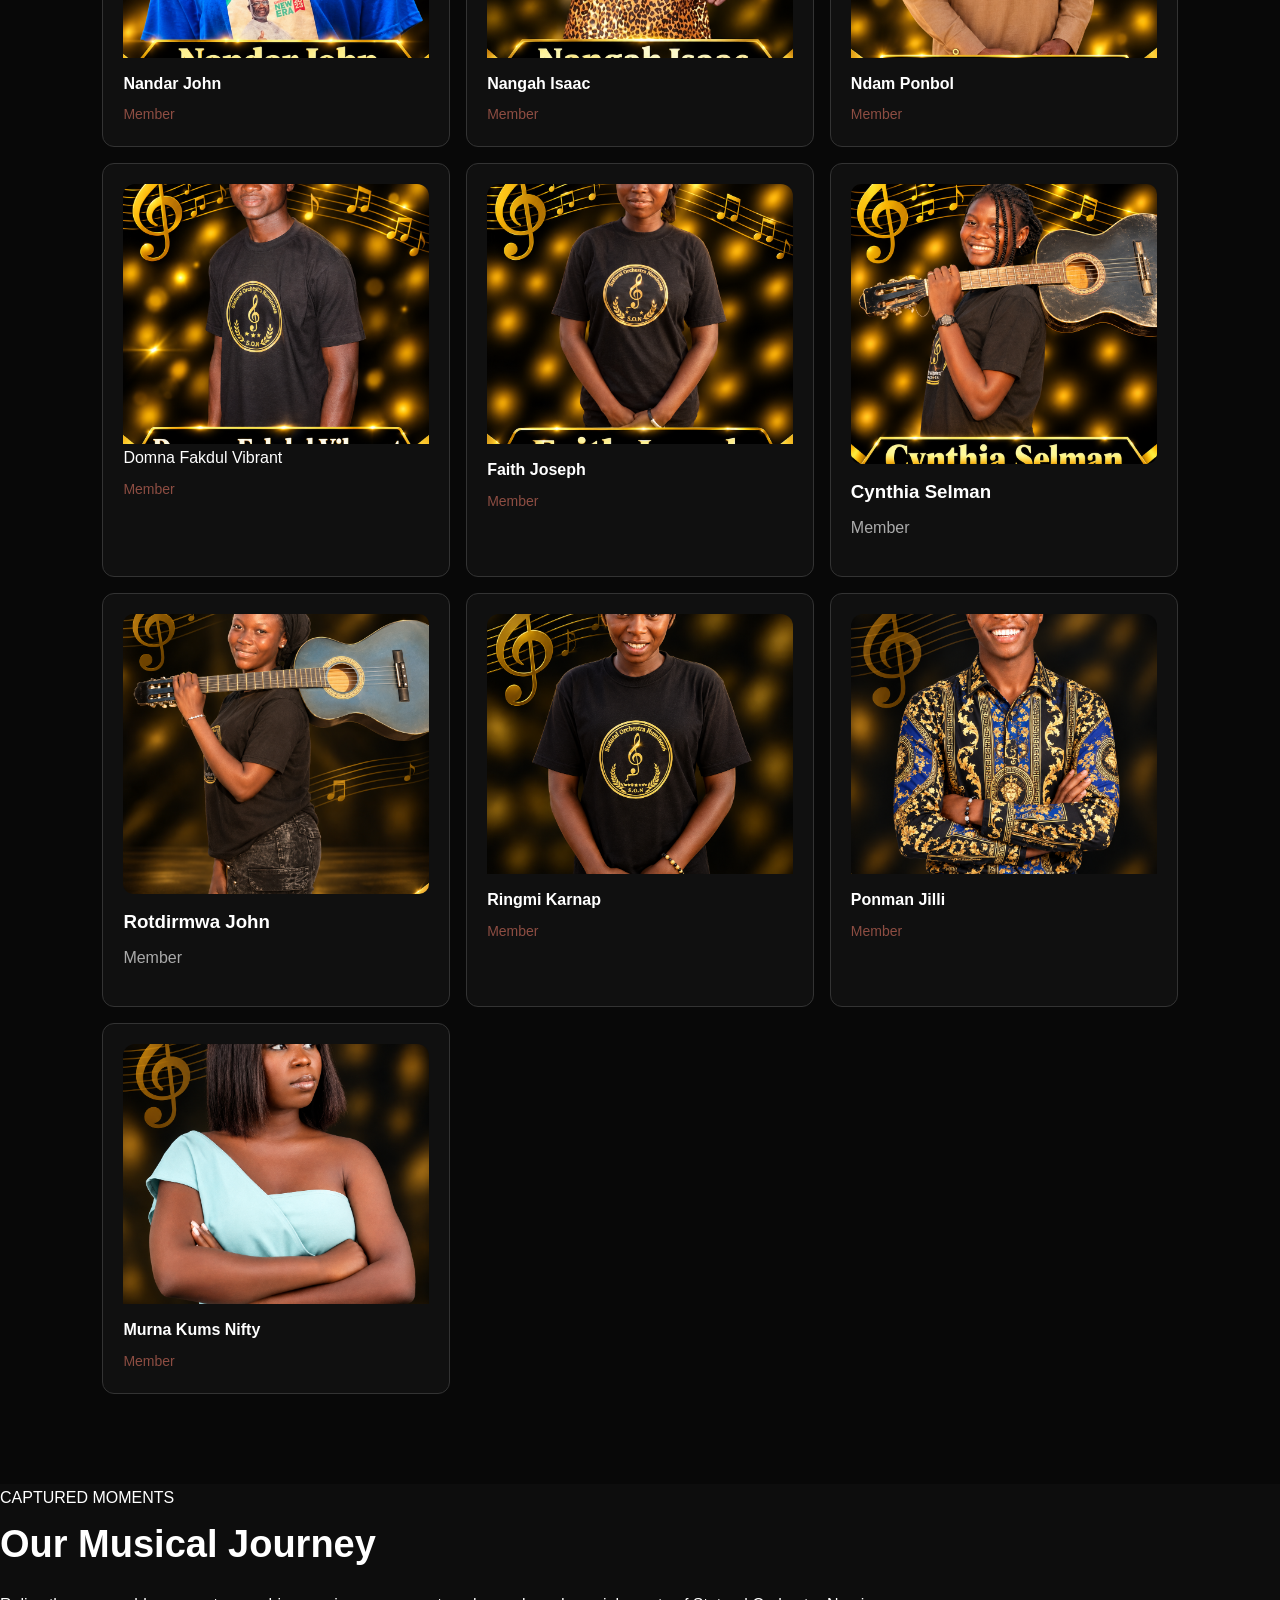
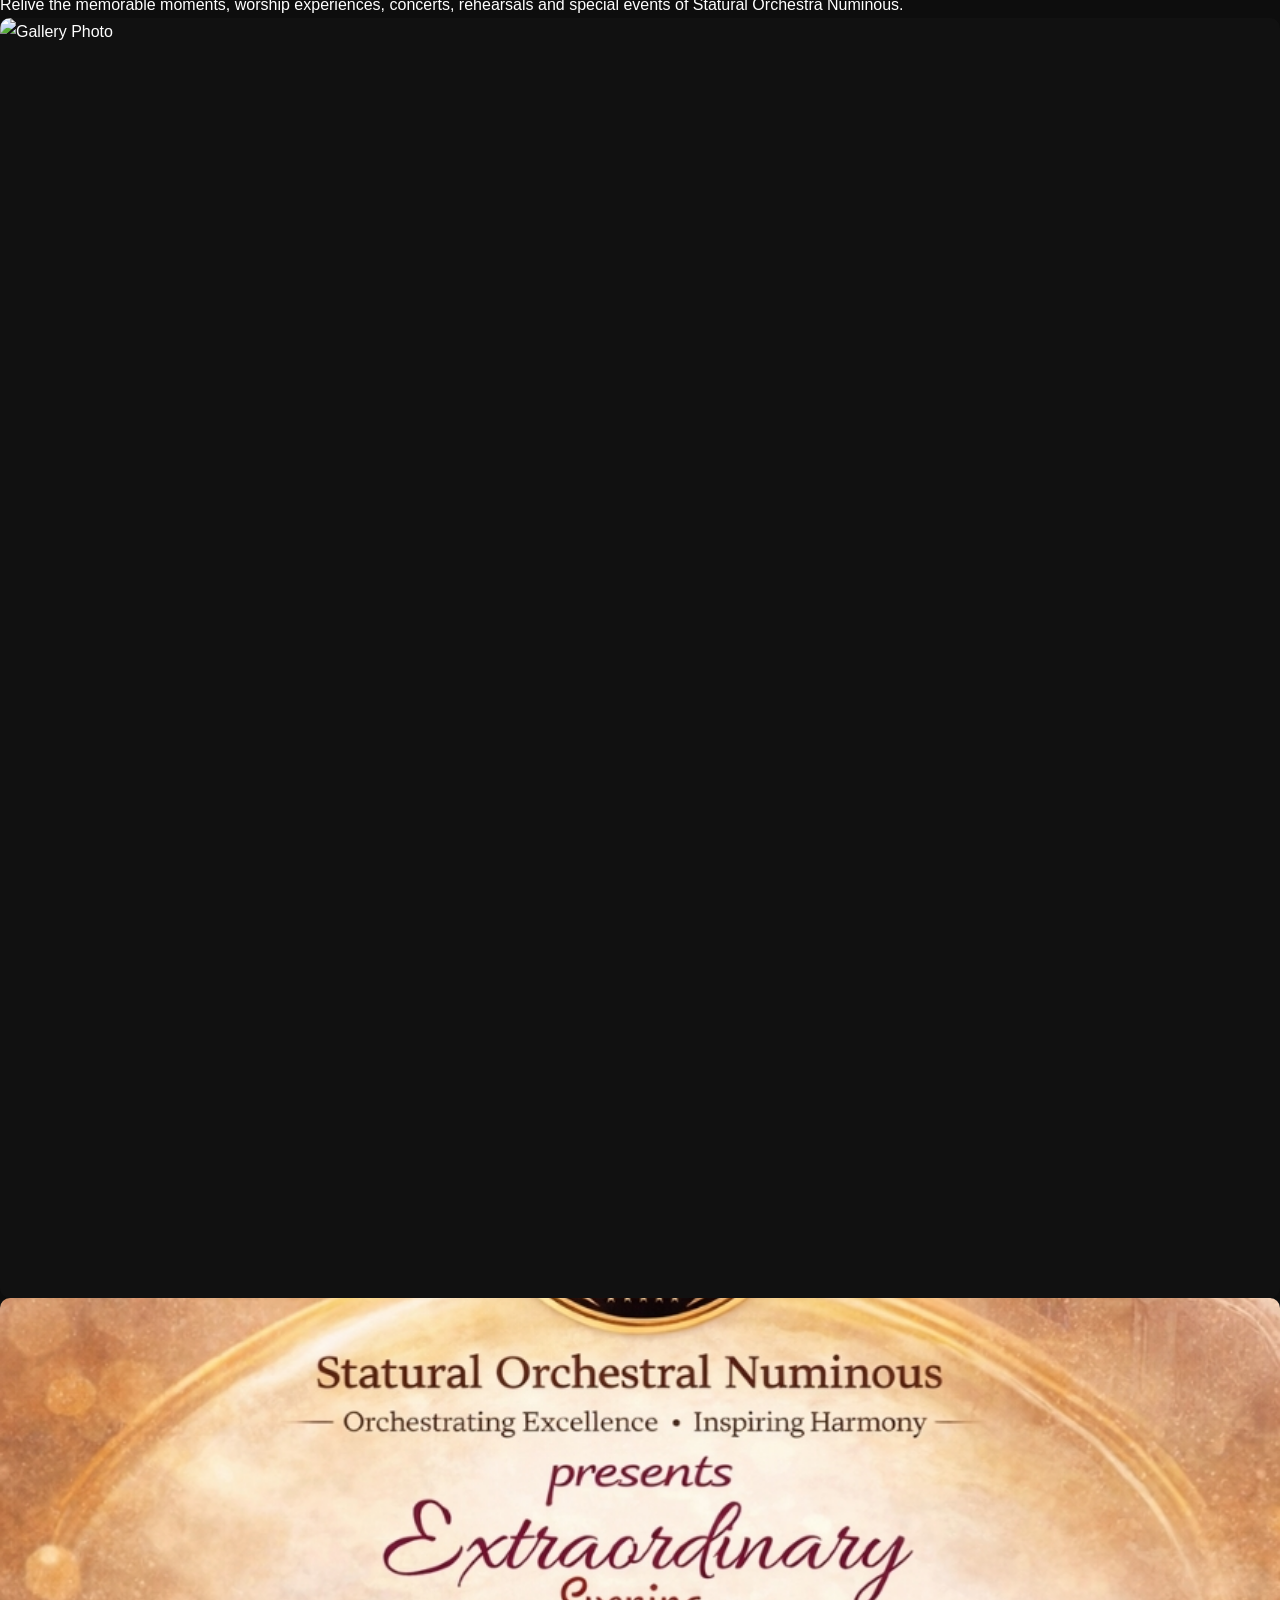
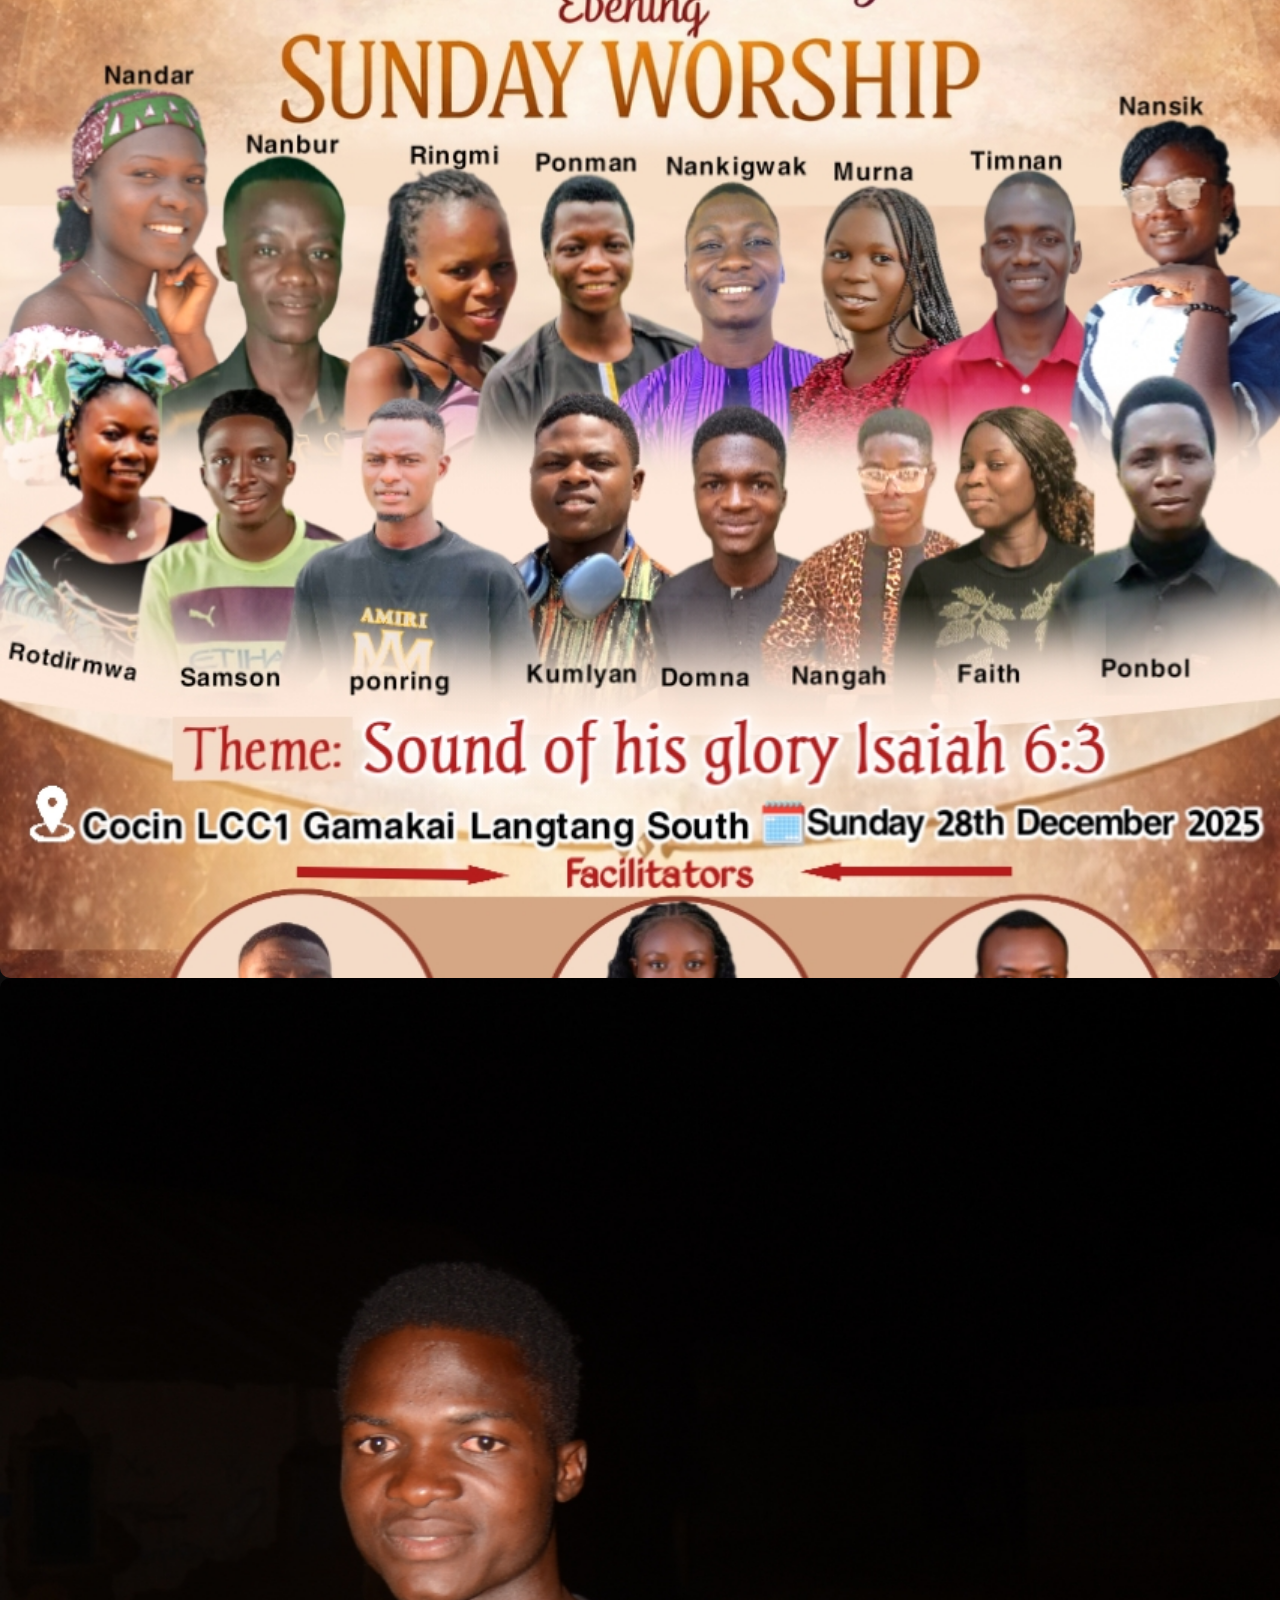
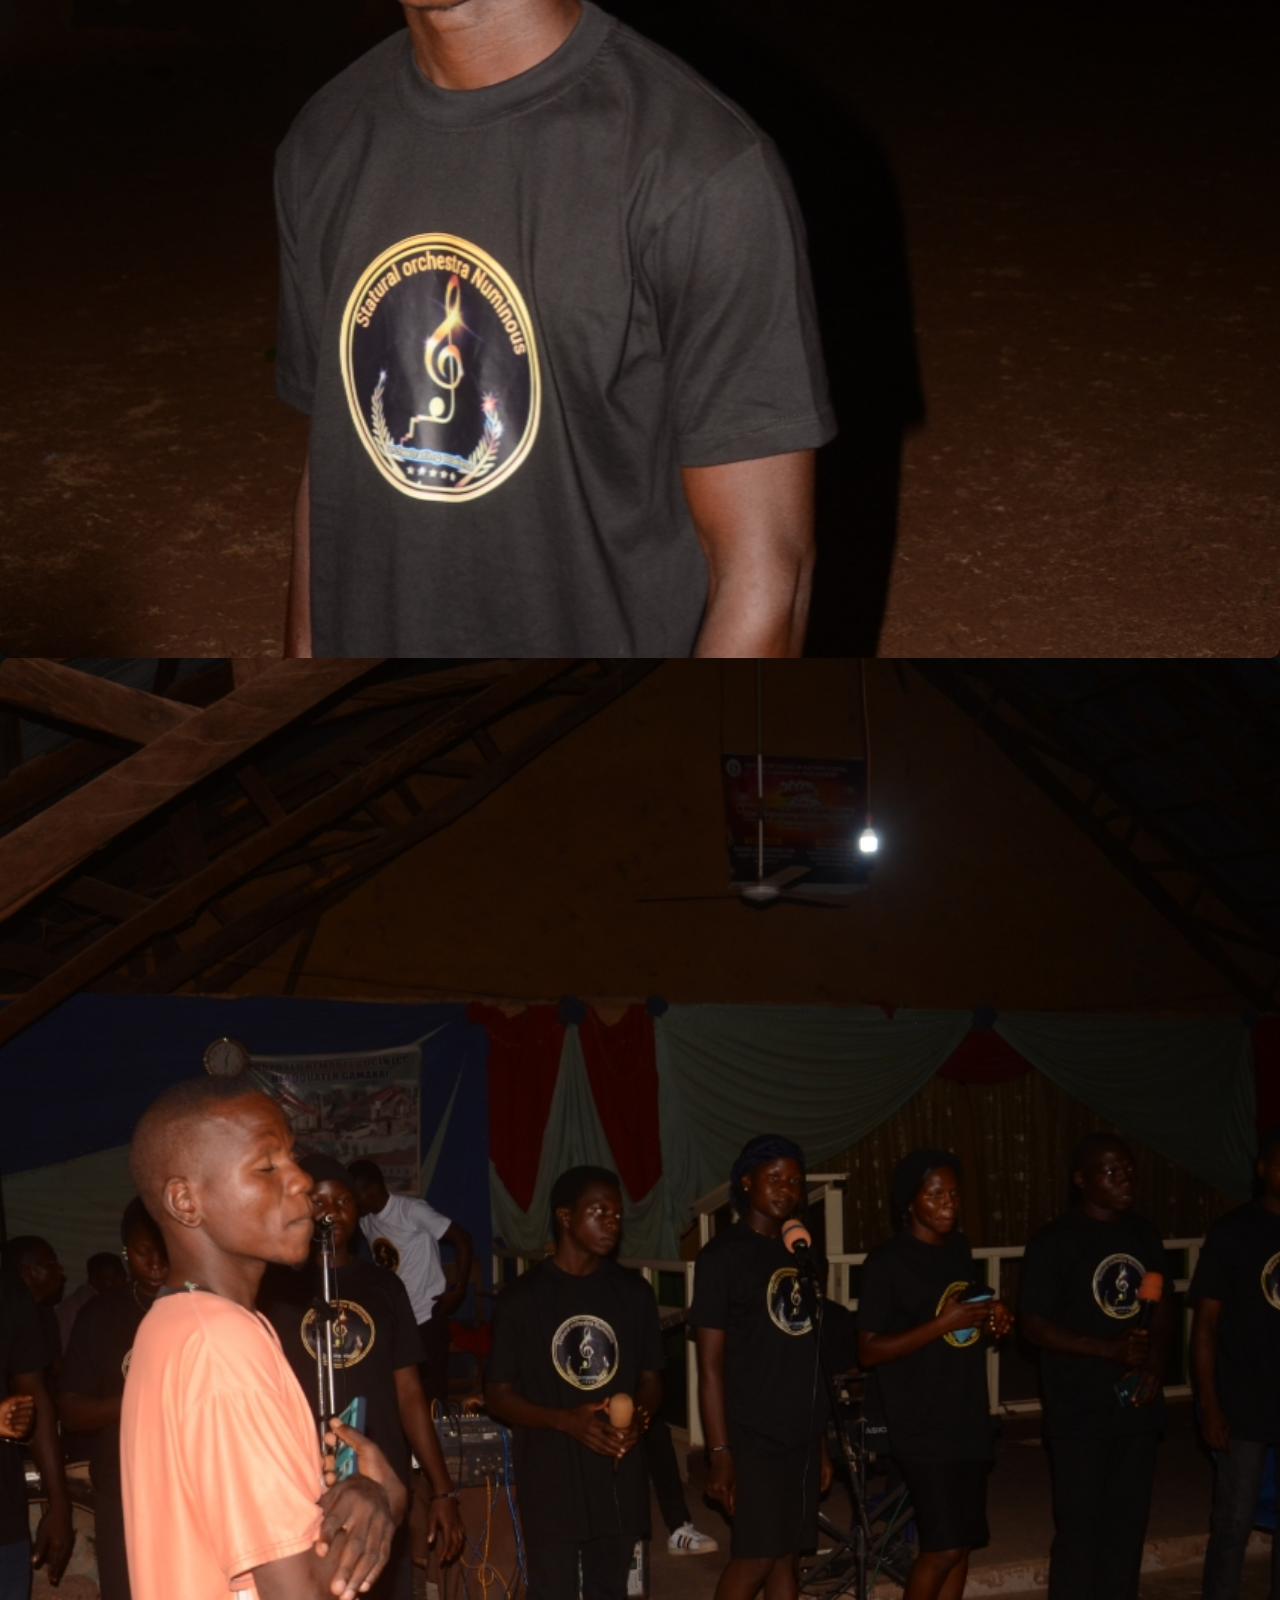
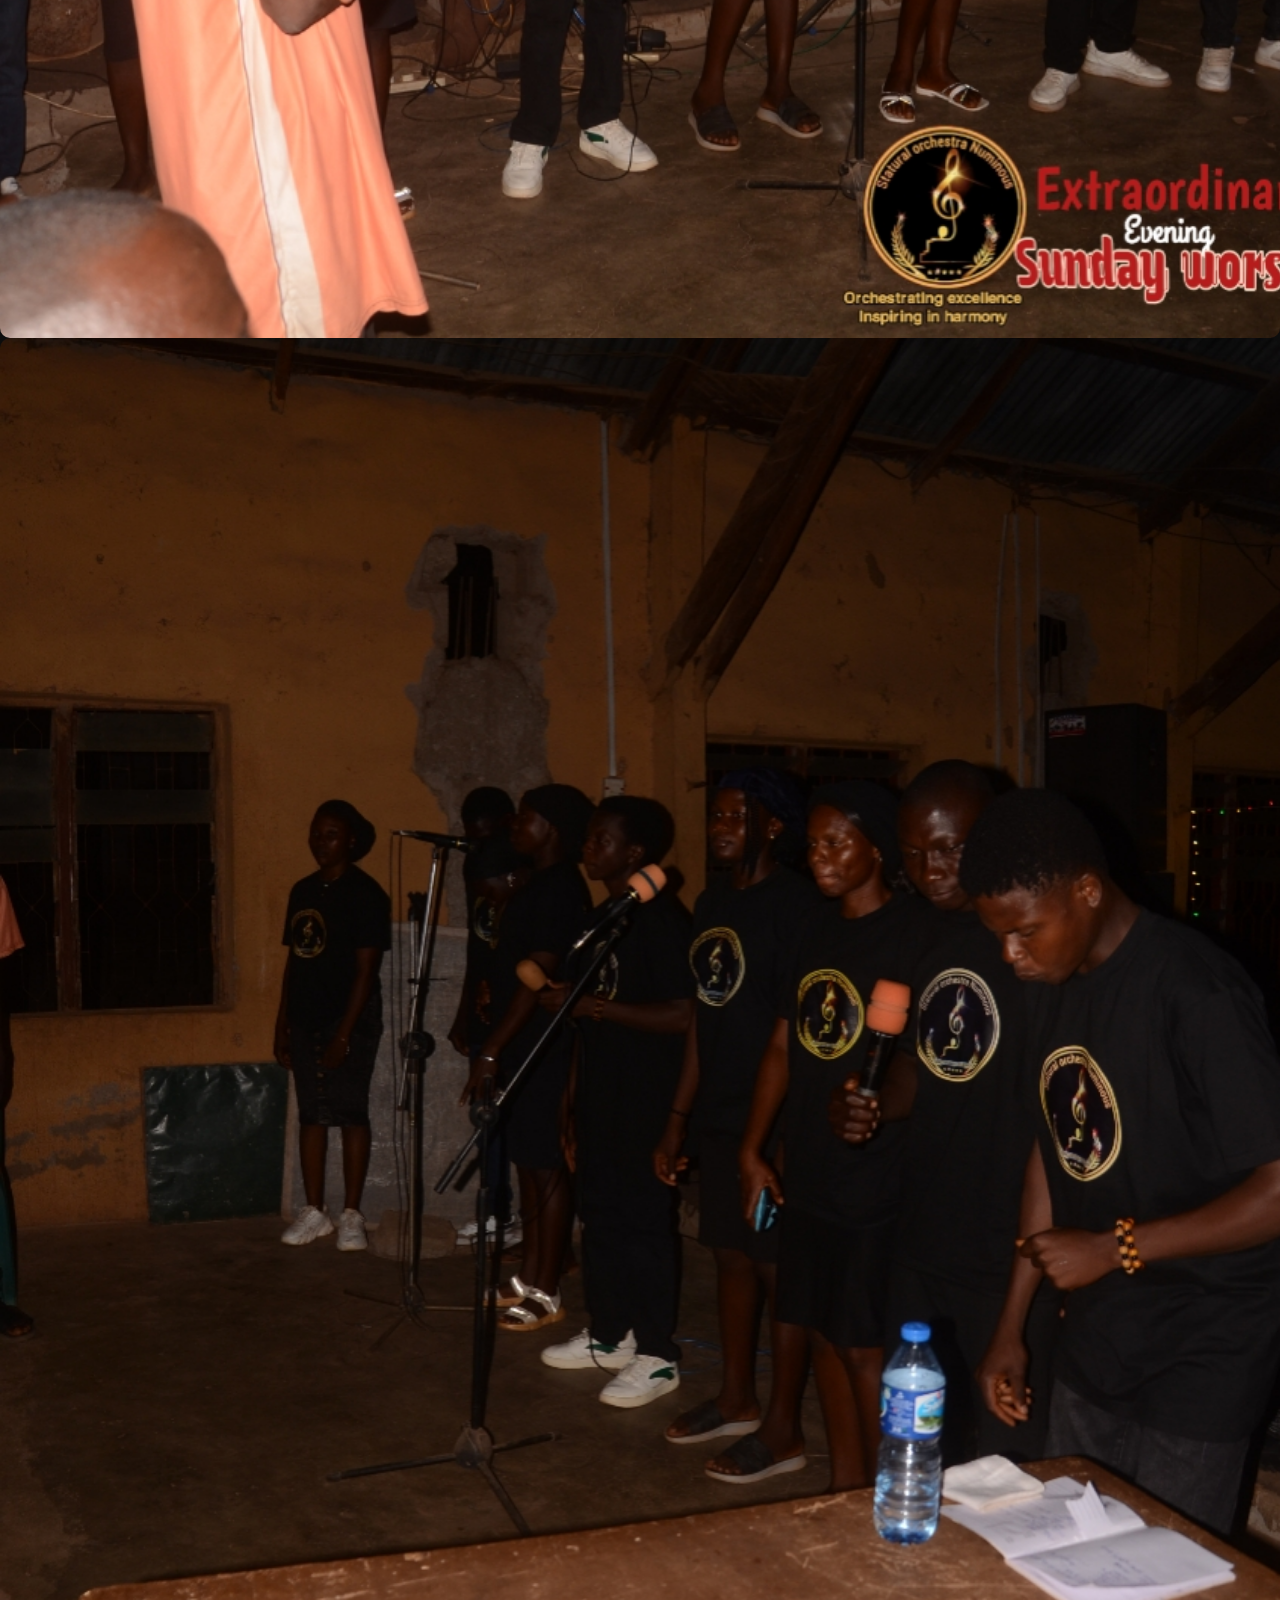
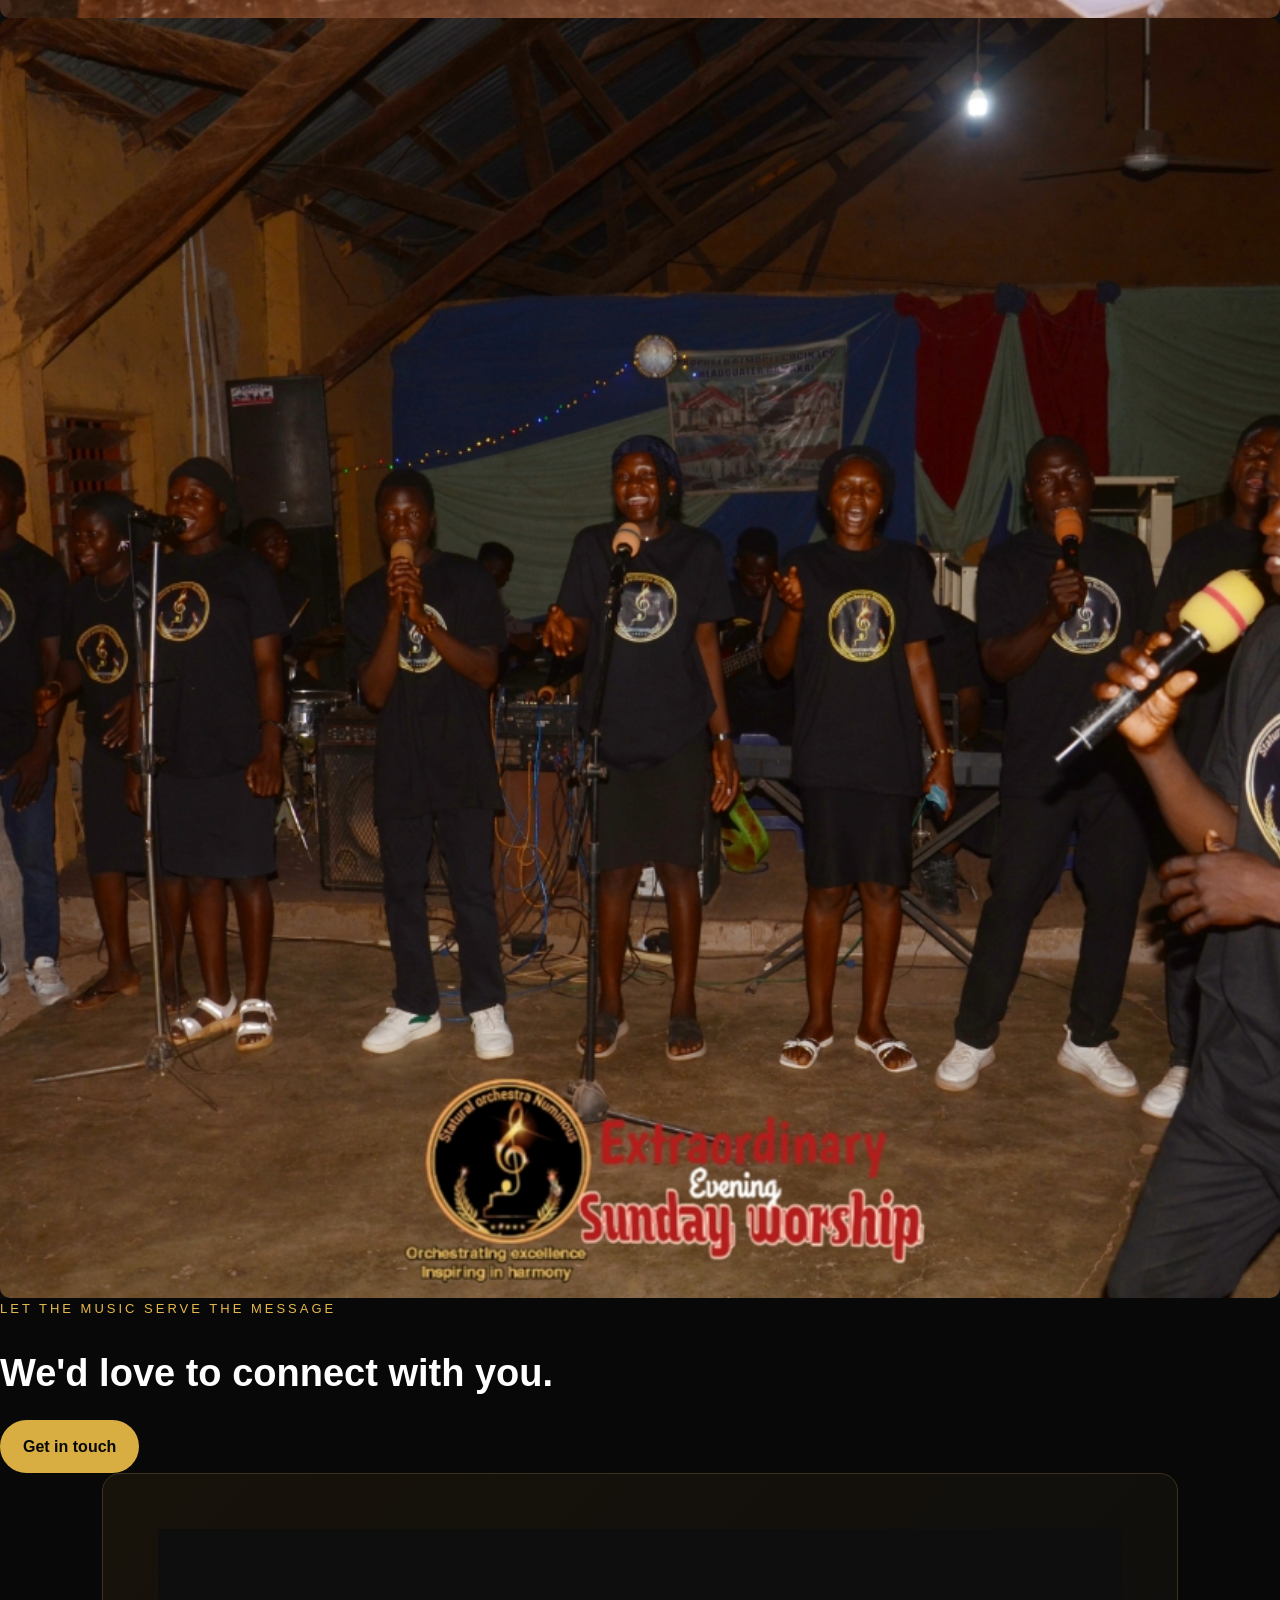
==== commit b97ab505: "Refactor CTA section and clean up HTML structure Removed unnecessary line breaks and adjusted sectio" ====
--- a/index.html
+++ b/index.html
@@ -938,9 +938,7 @@
 
 </section>
 
-
-<section class="cta">
-  <!-- PREMIUM PHOTO GALLERY -->
+<!-- PREMIUM PHOTO GALLERY -->
 <section class="gallery-section" id="gallery" style="display:block;width:100%;">
 
     <div class="gallery-header">
@@ -990,7 +988,8 @@
   <a class="btn primary" href="#contact">Get in touch</a>
 
 </section>
-
+  
+<section class="cta">
 
 <section id="contact" class="section contact-section">
 
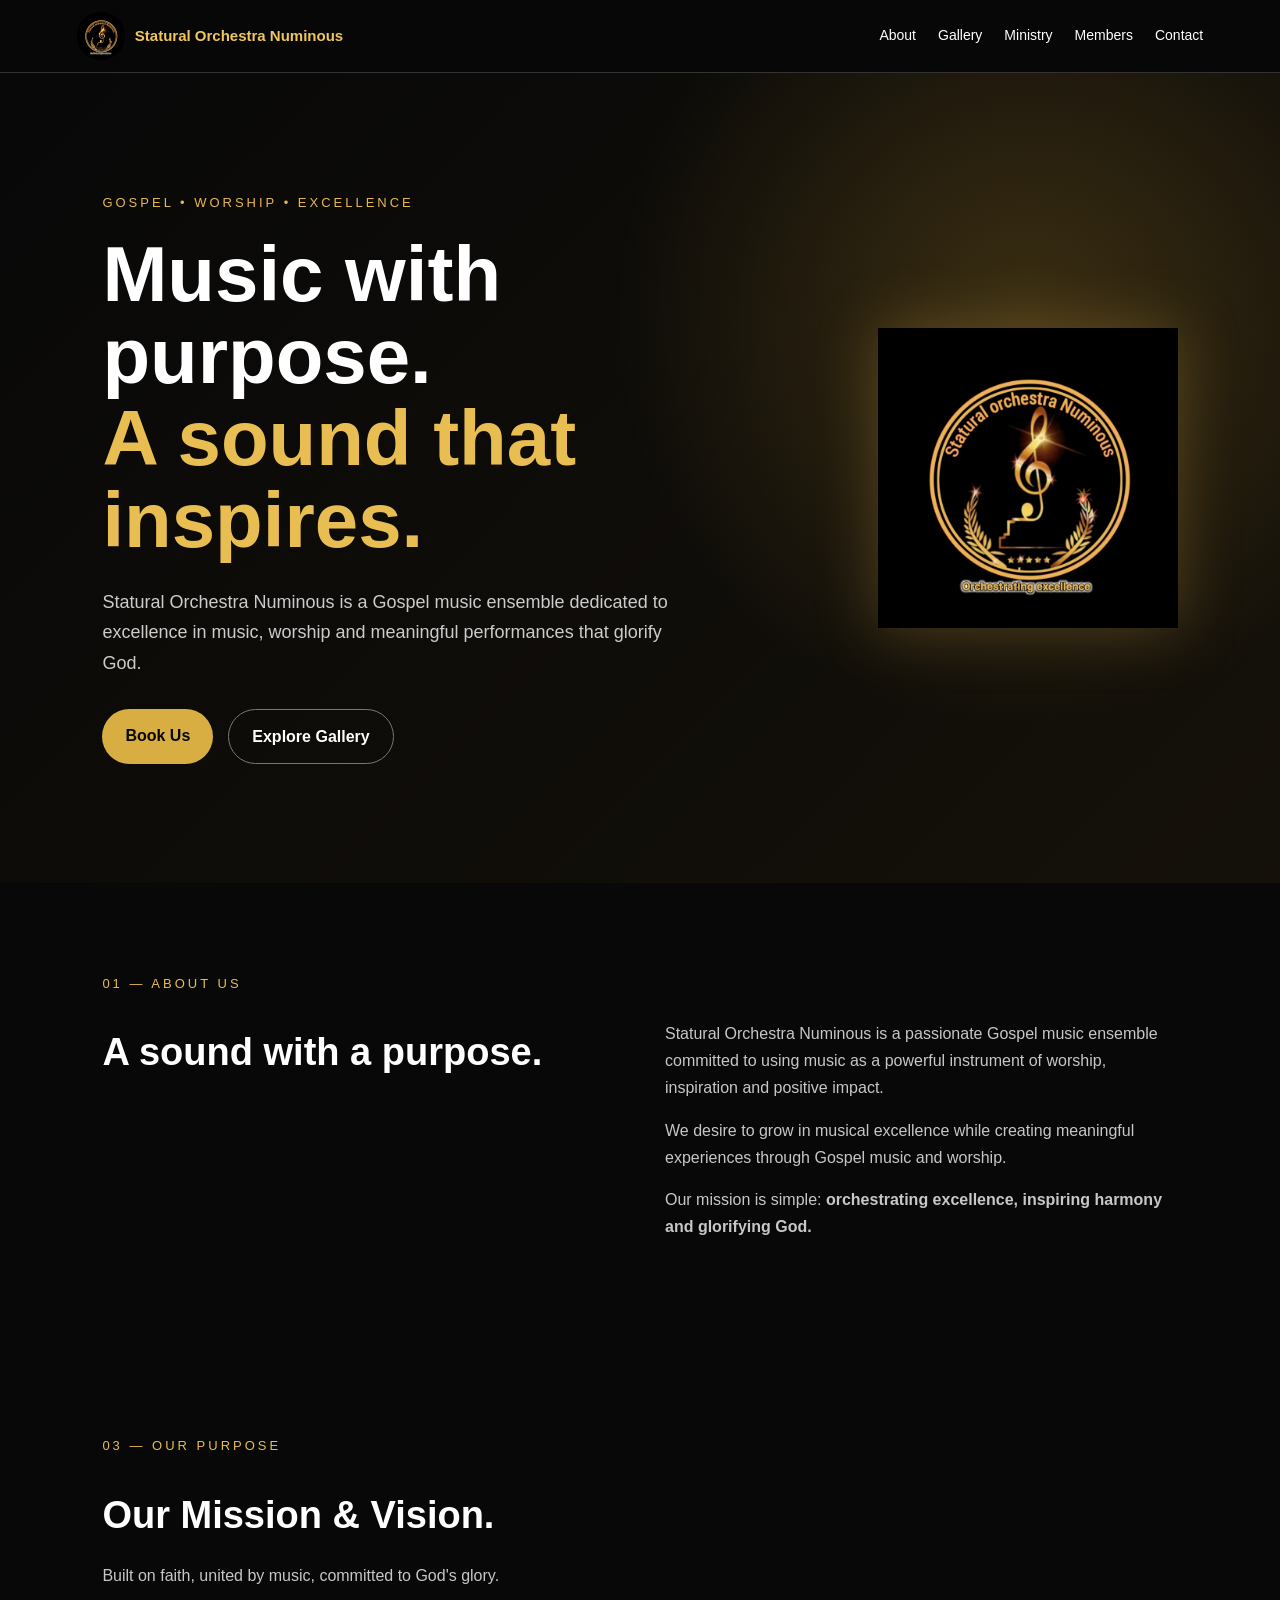
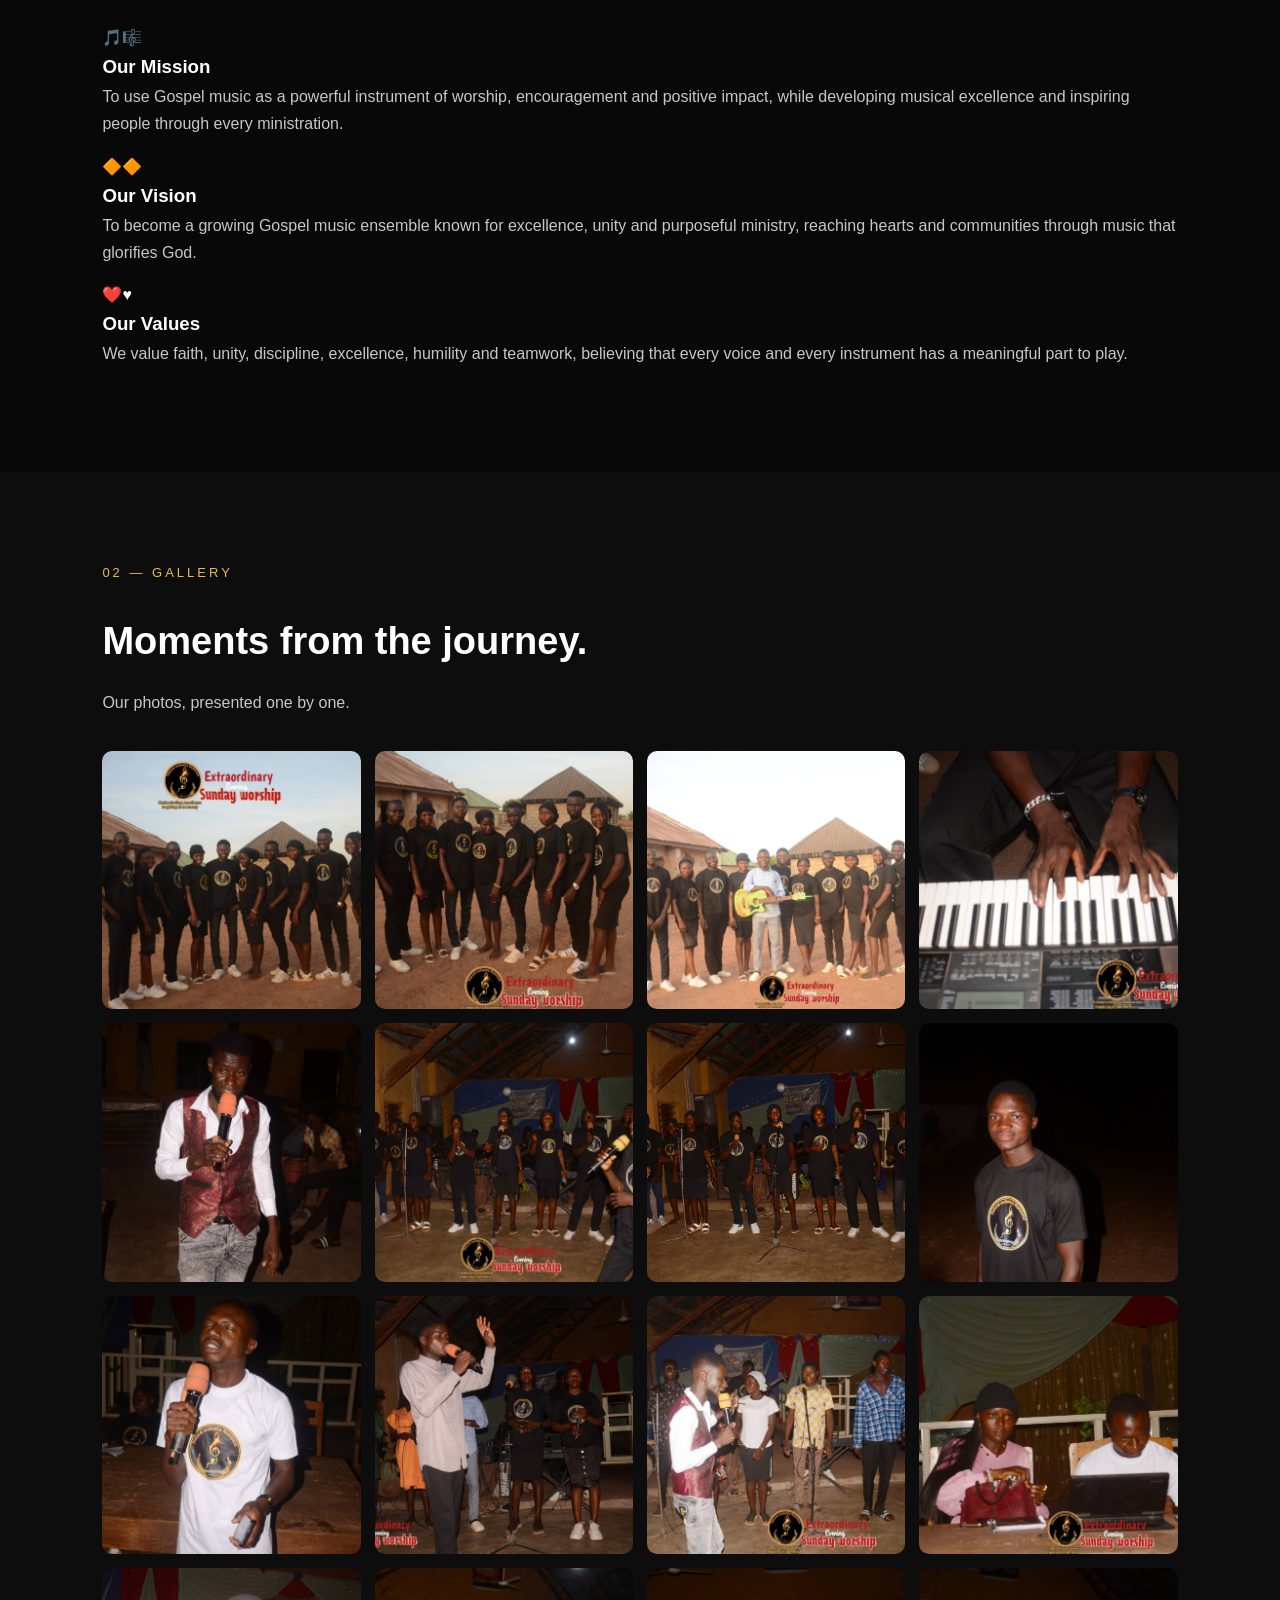
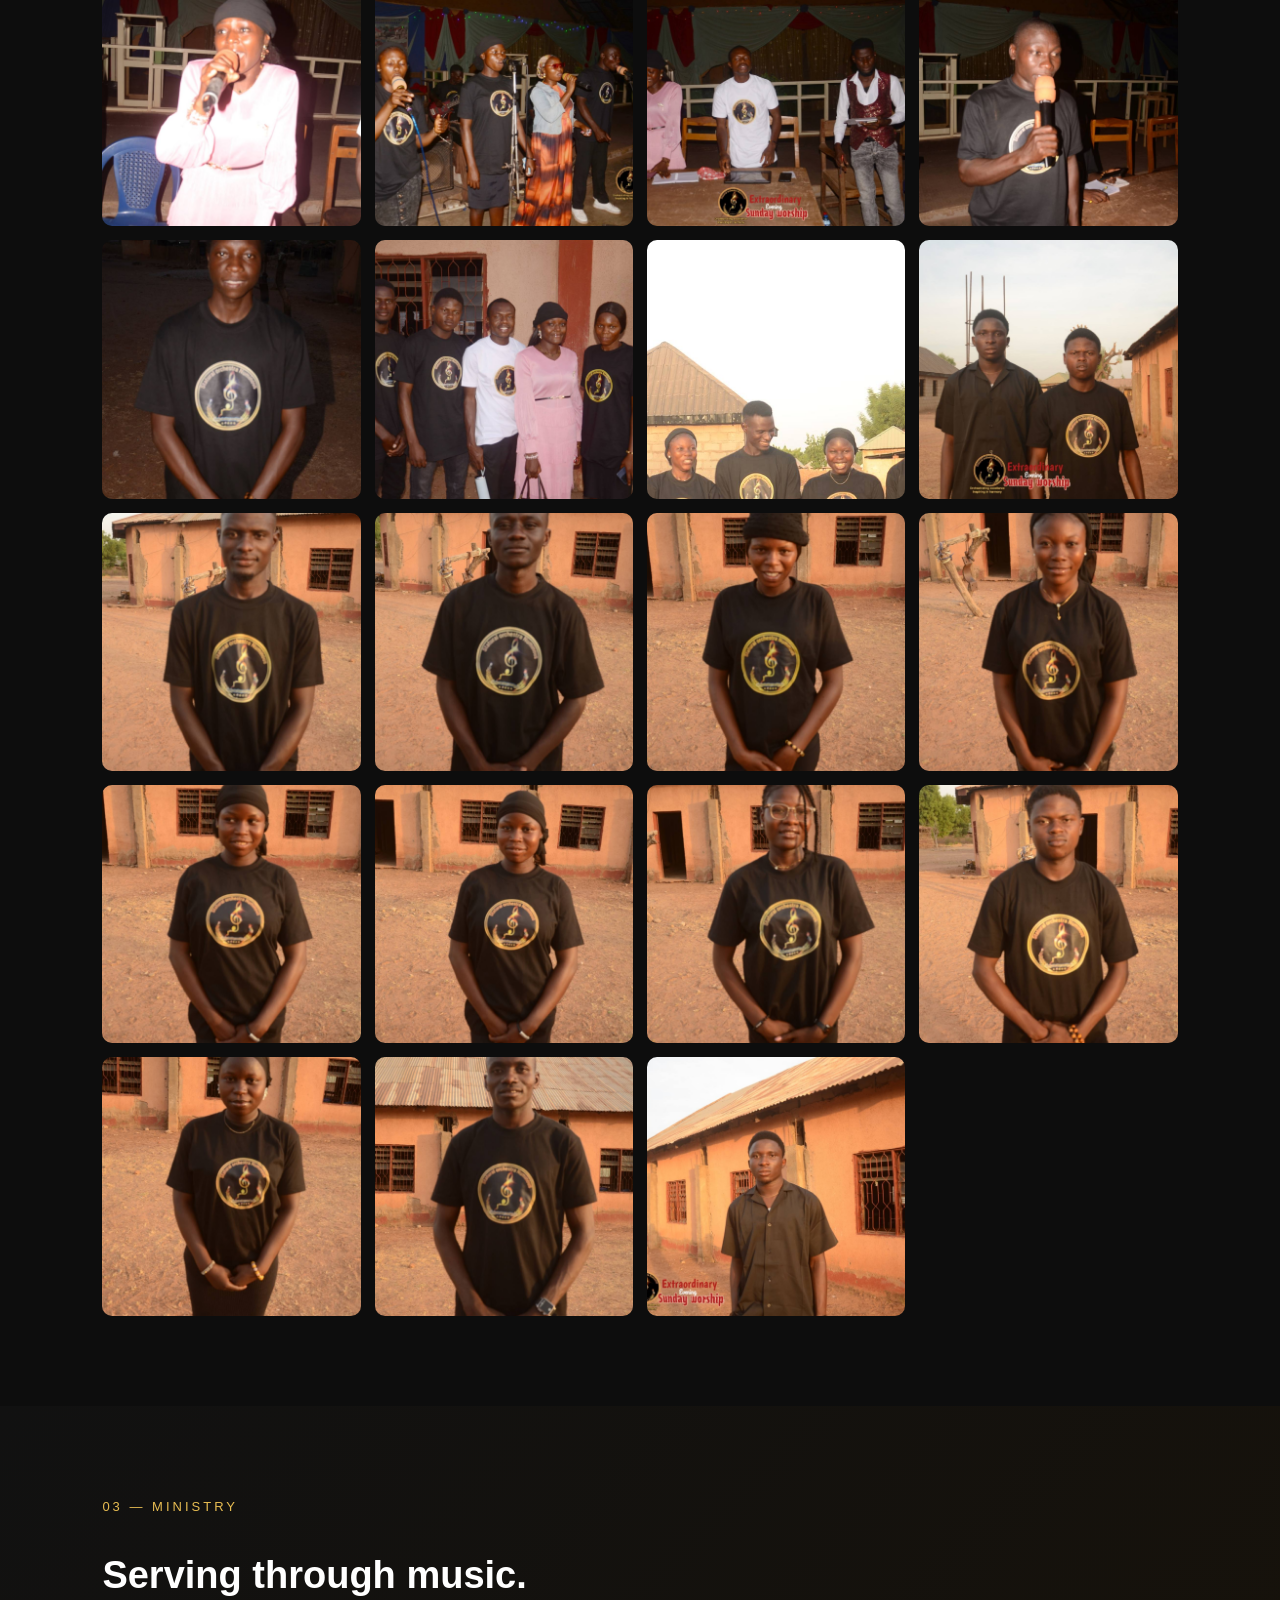
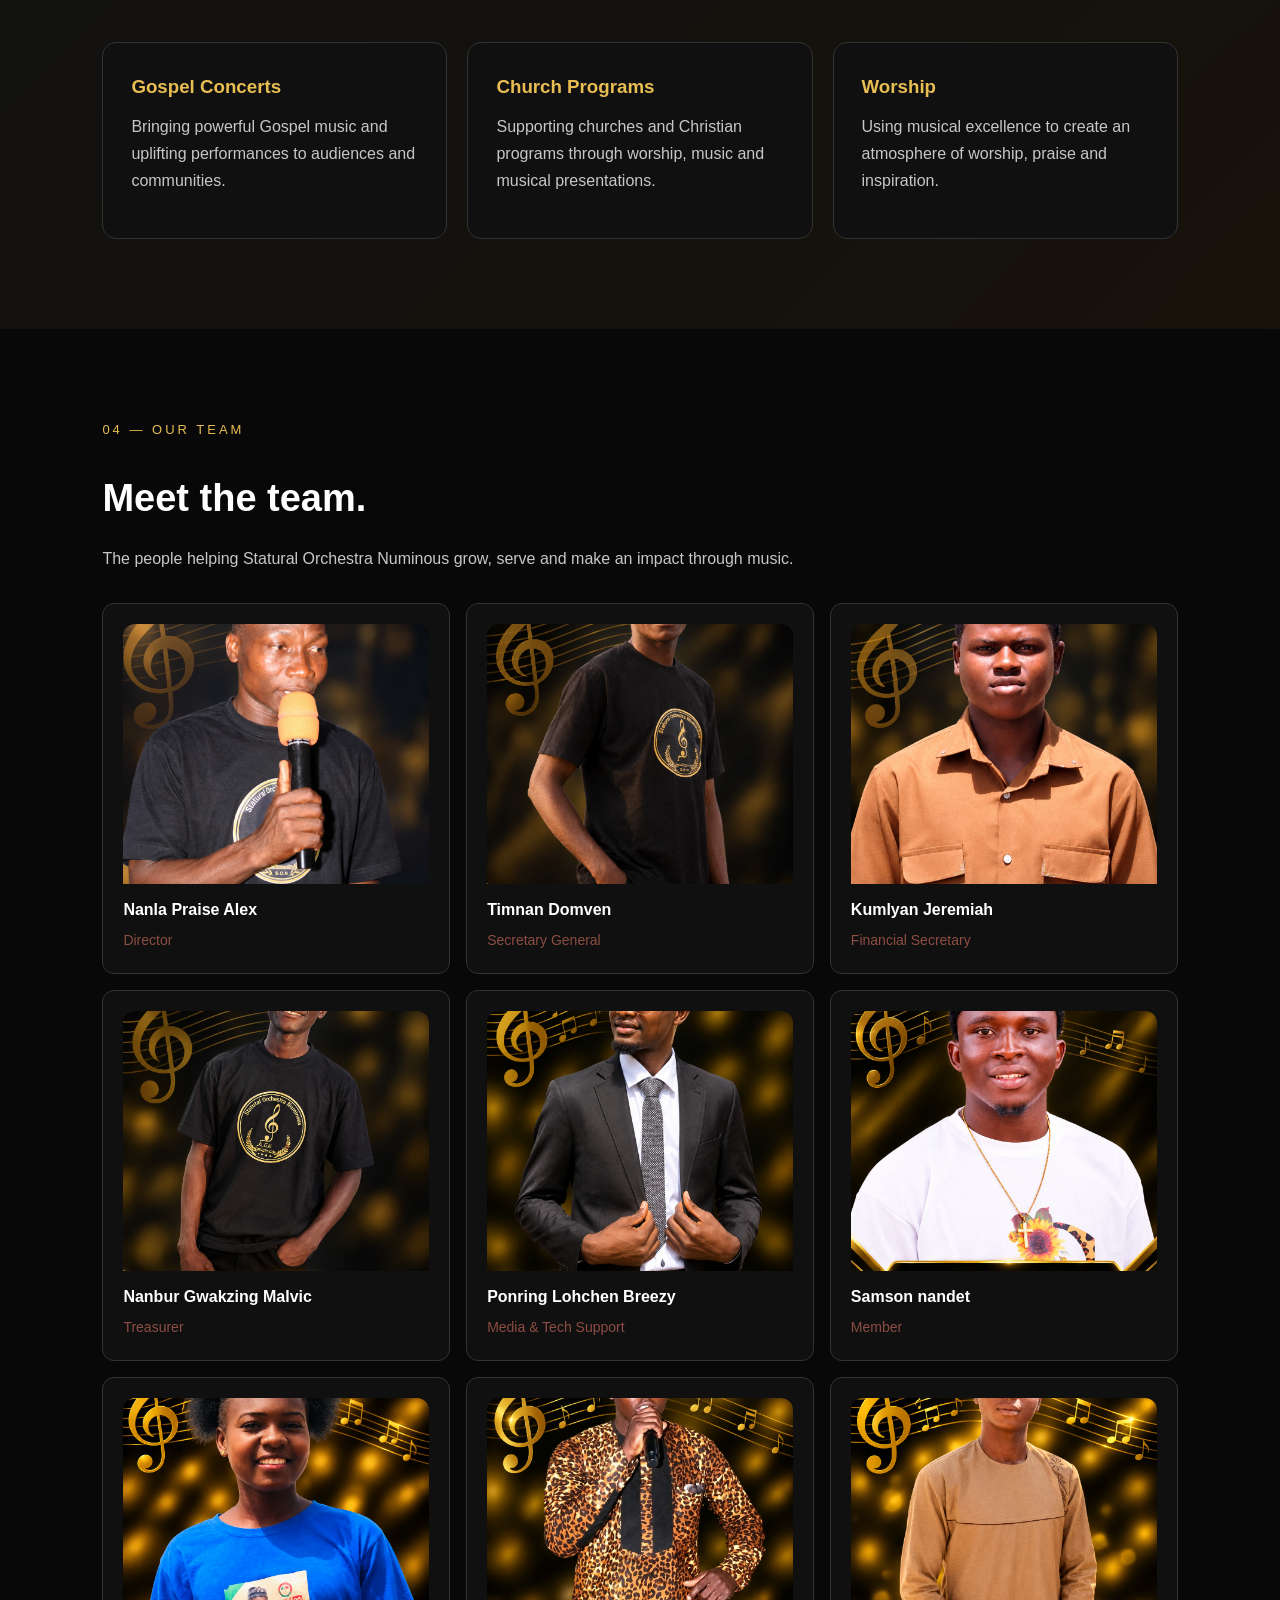
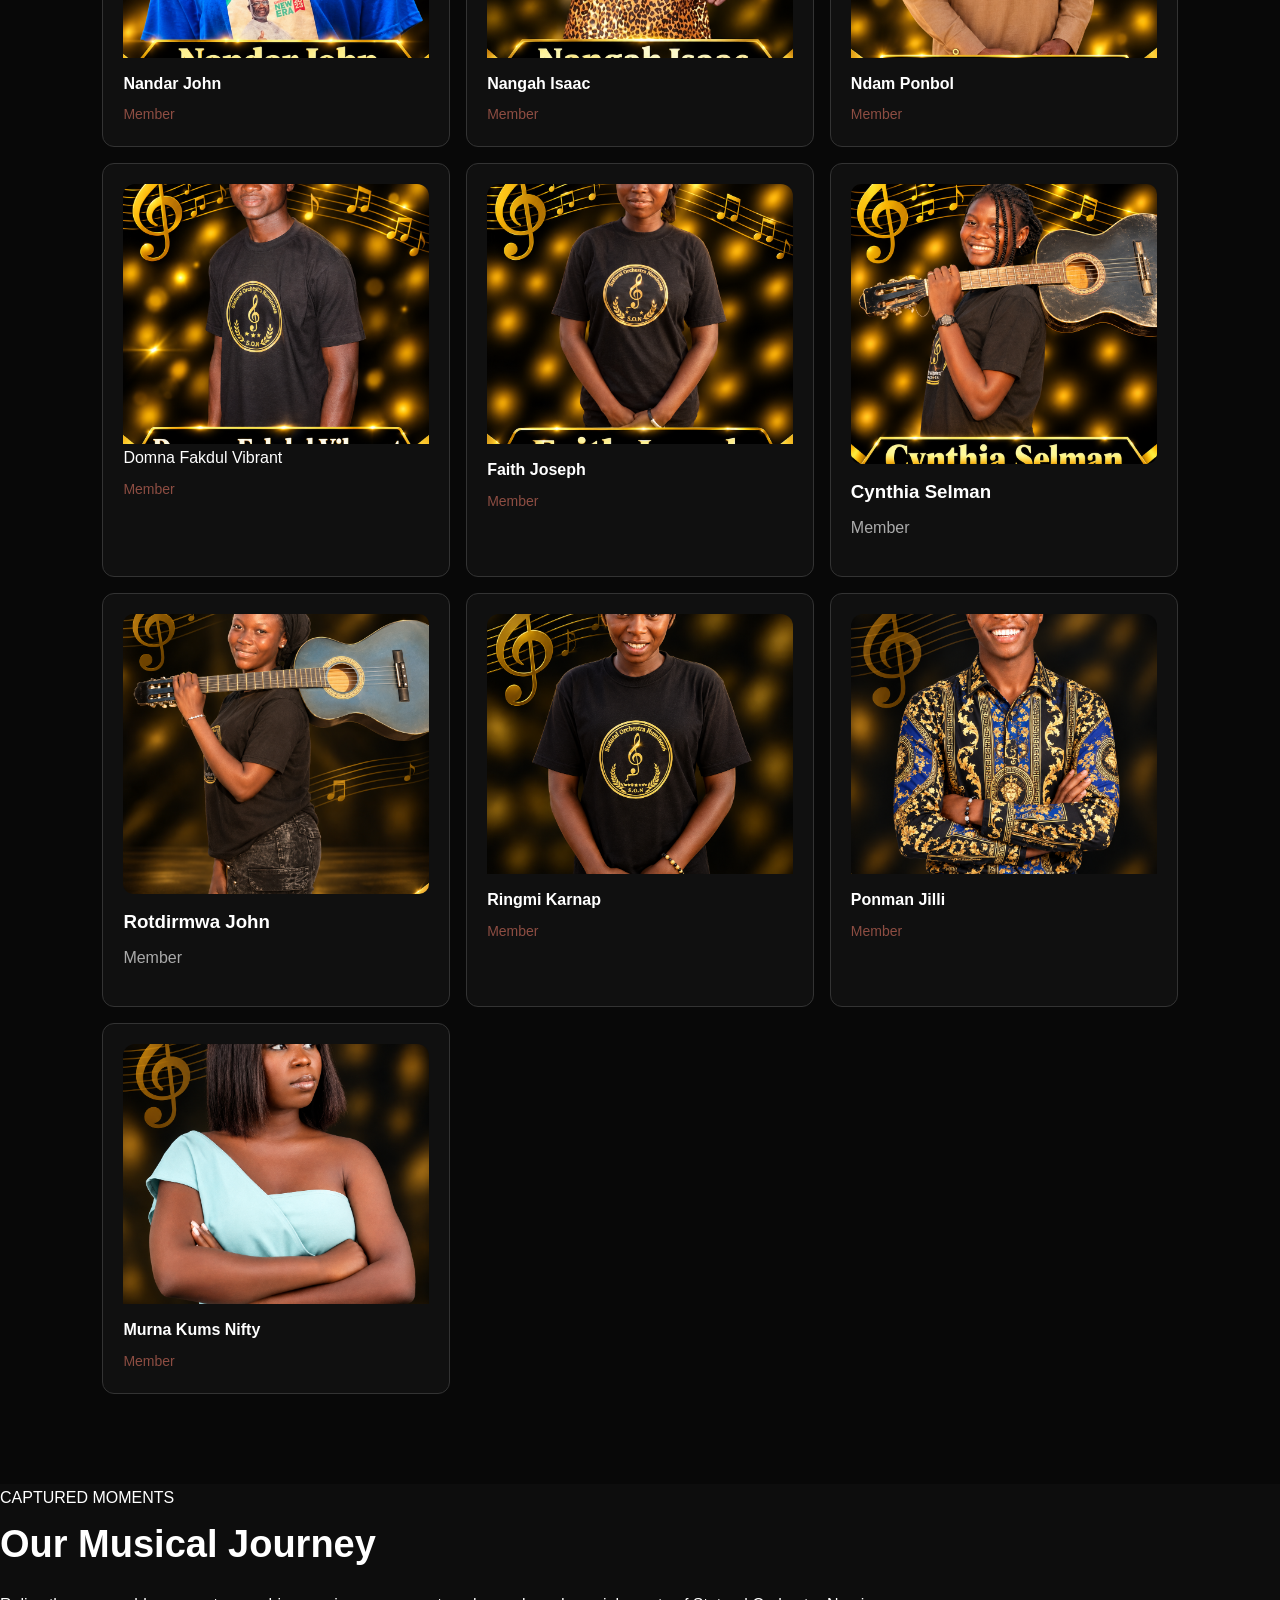
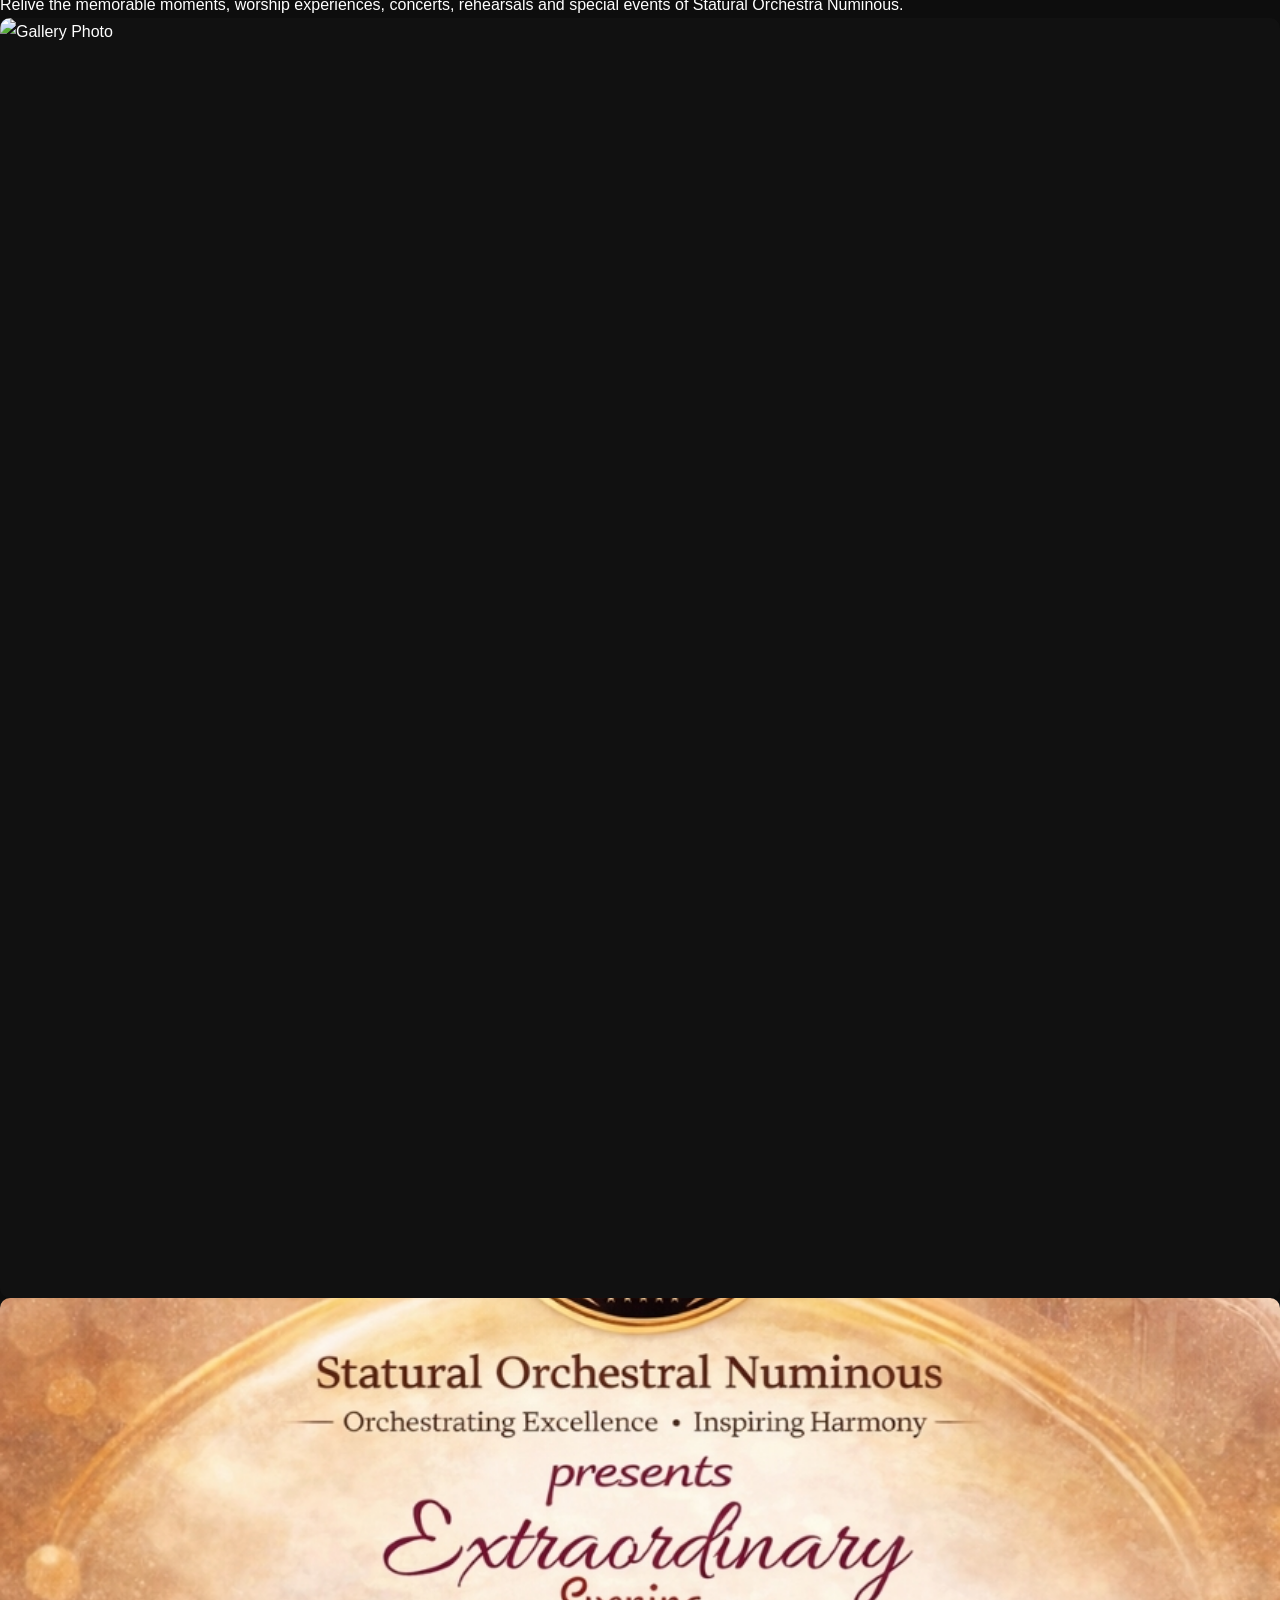
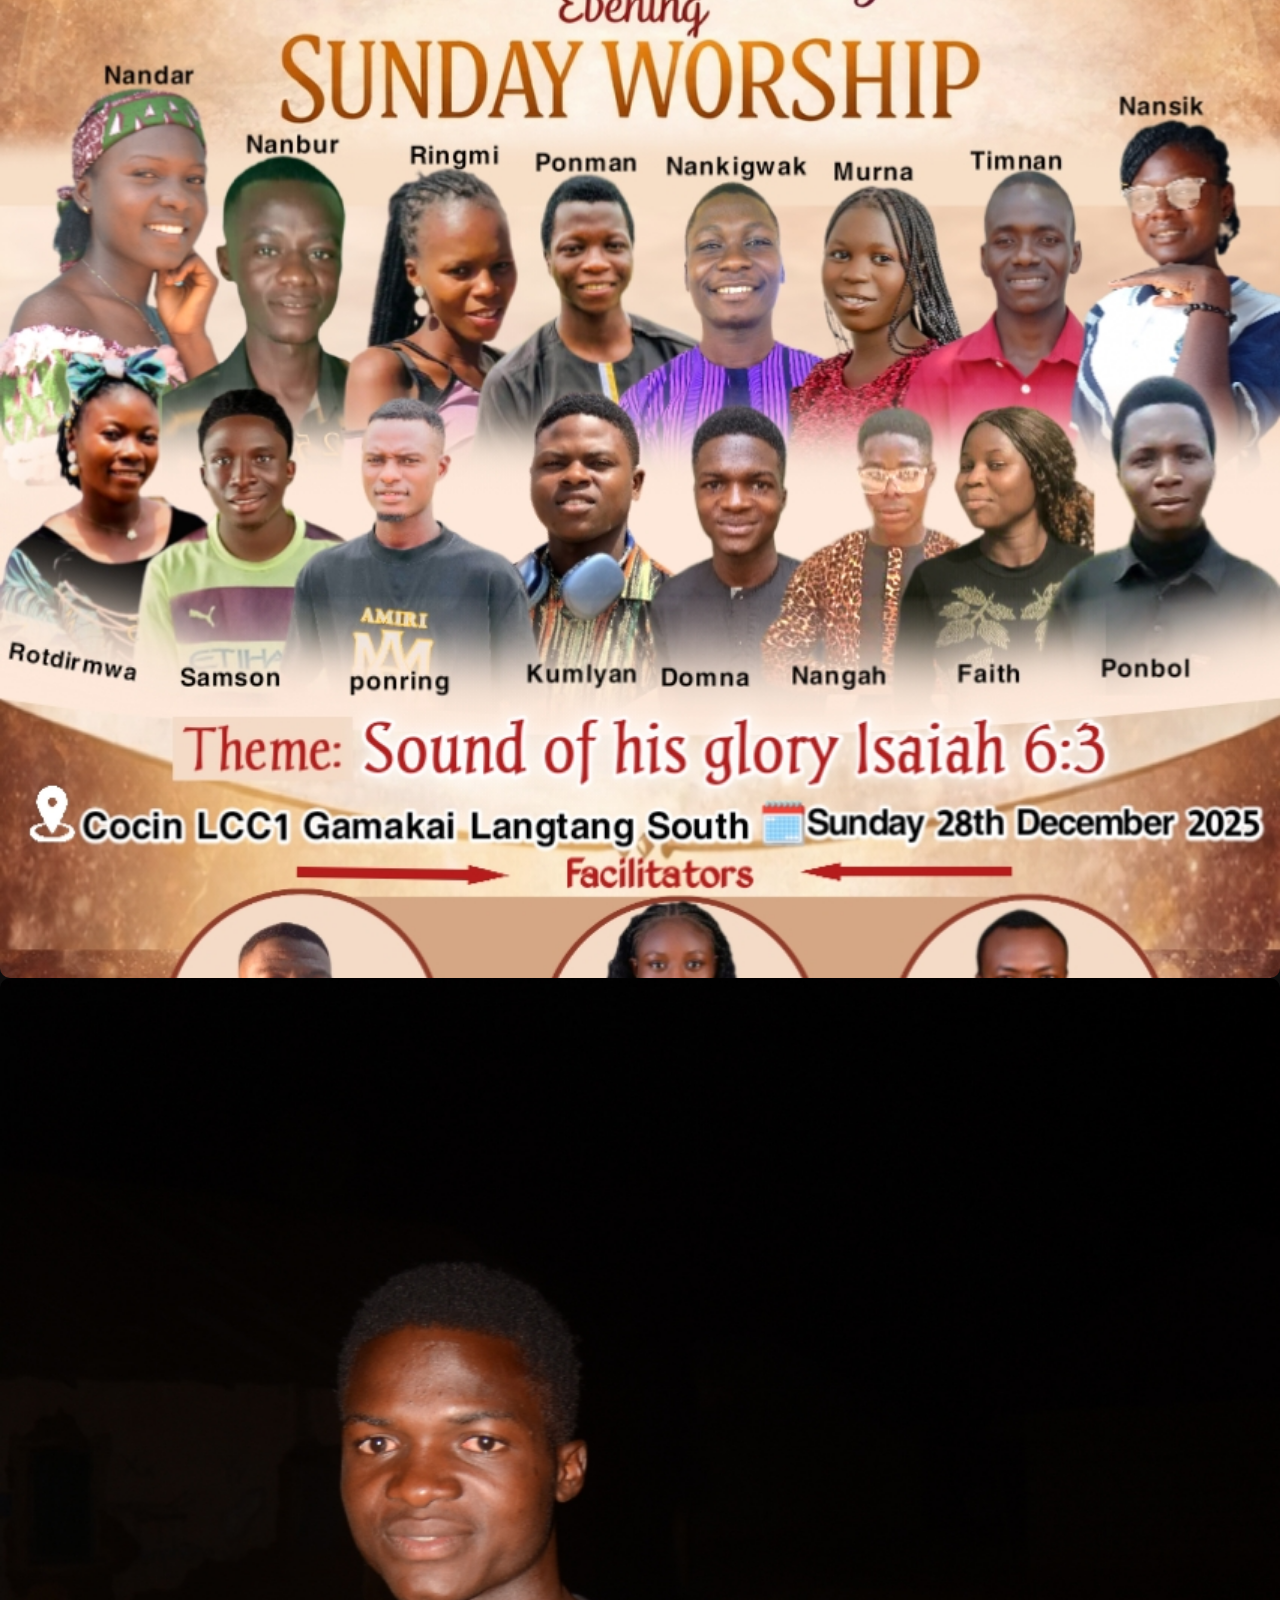
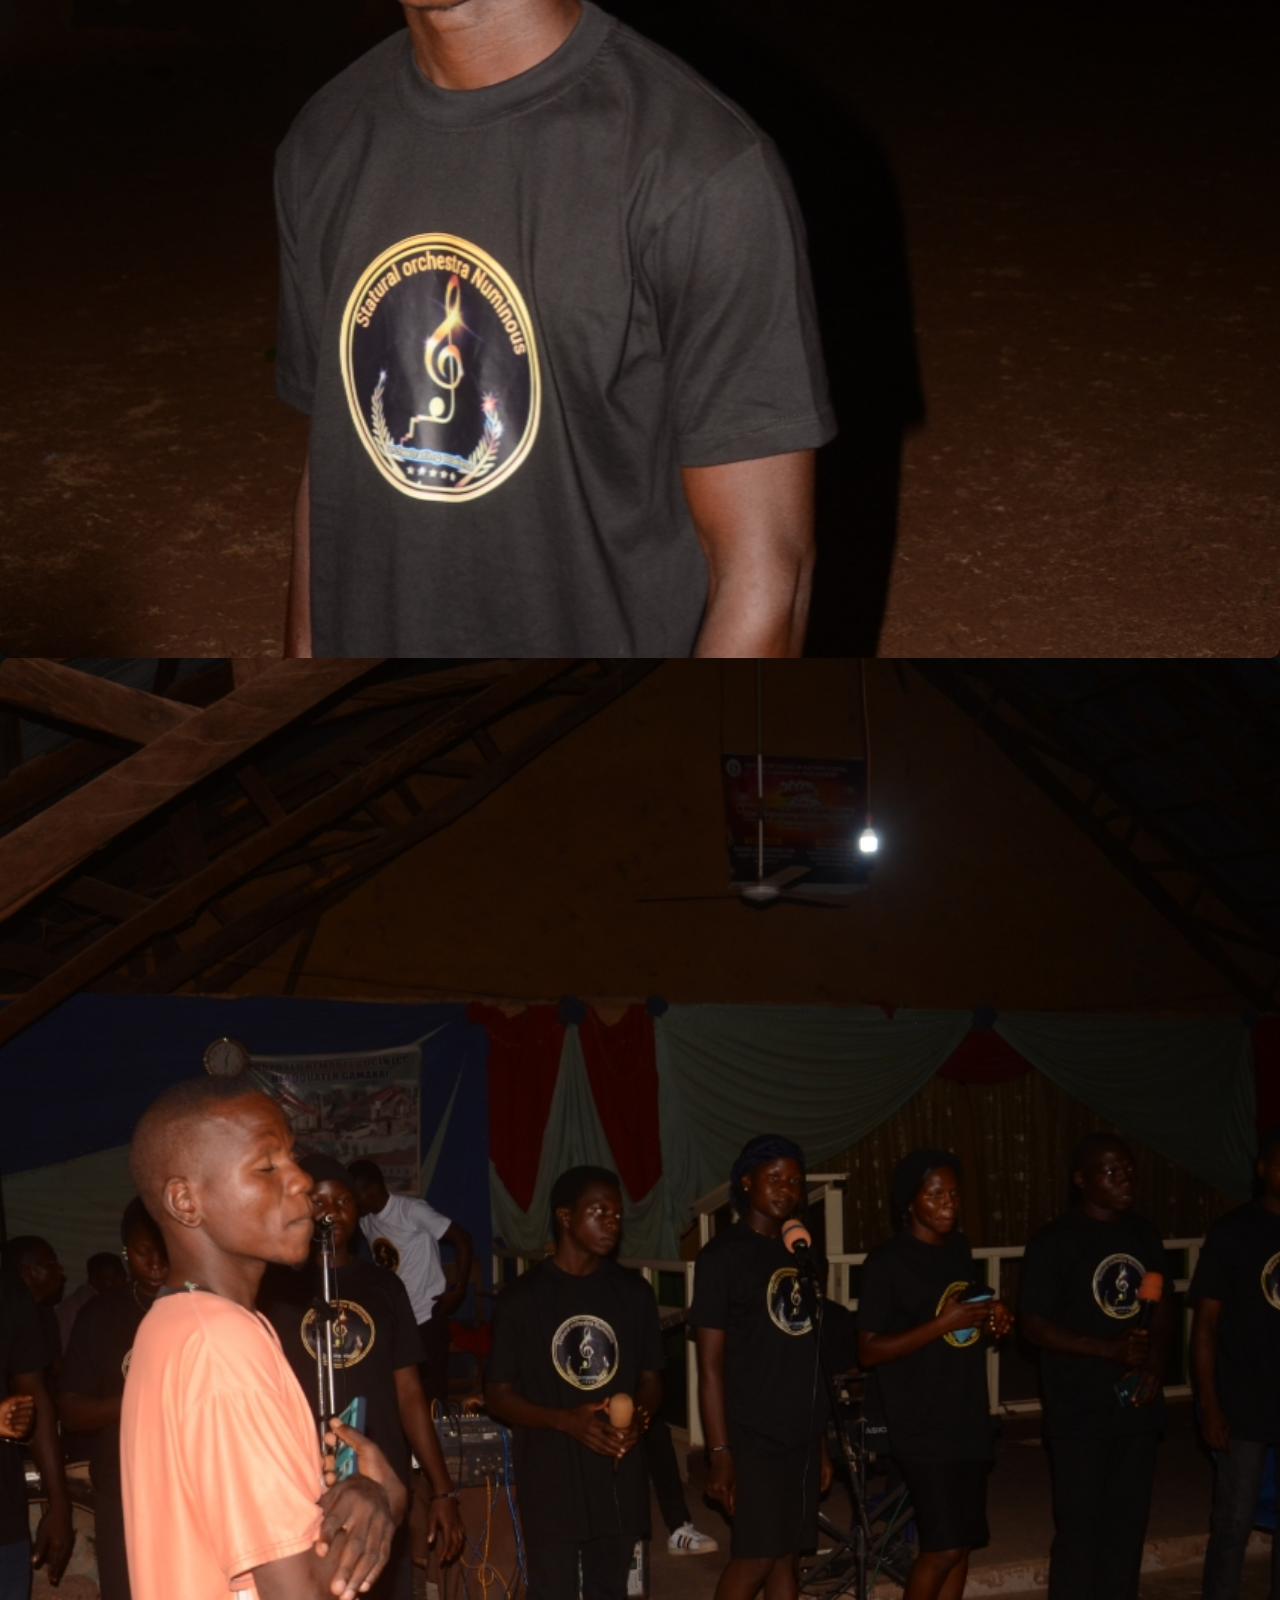
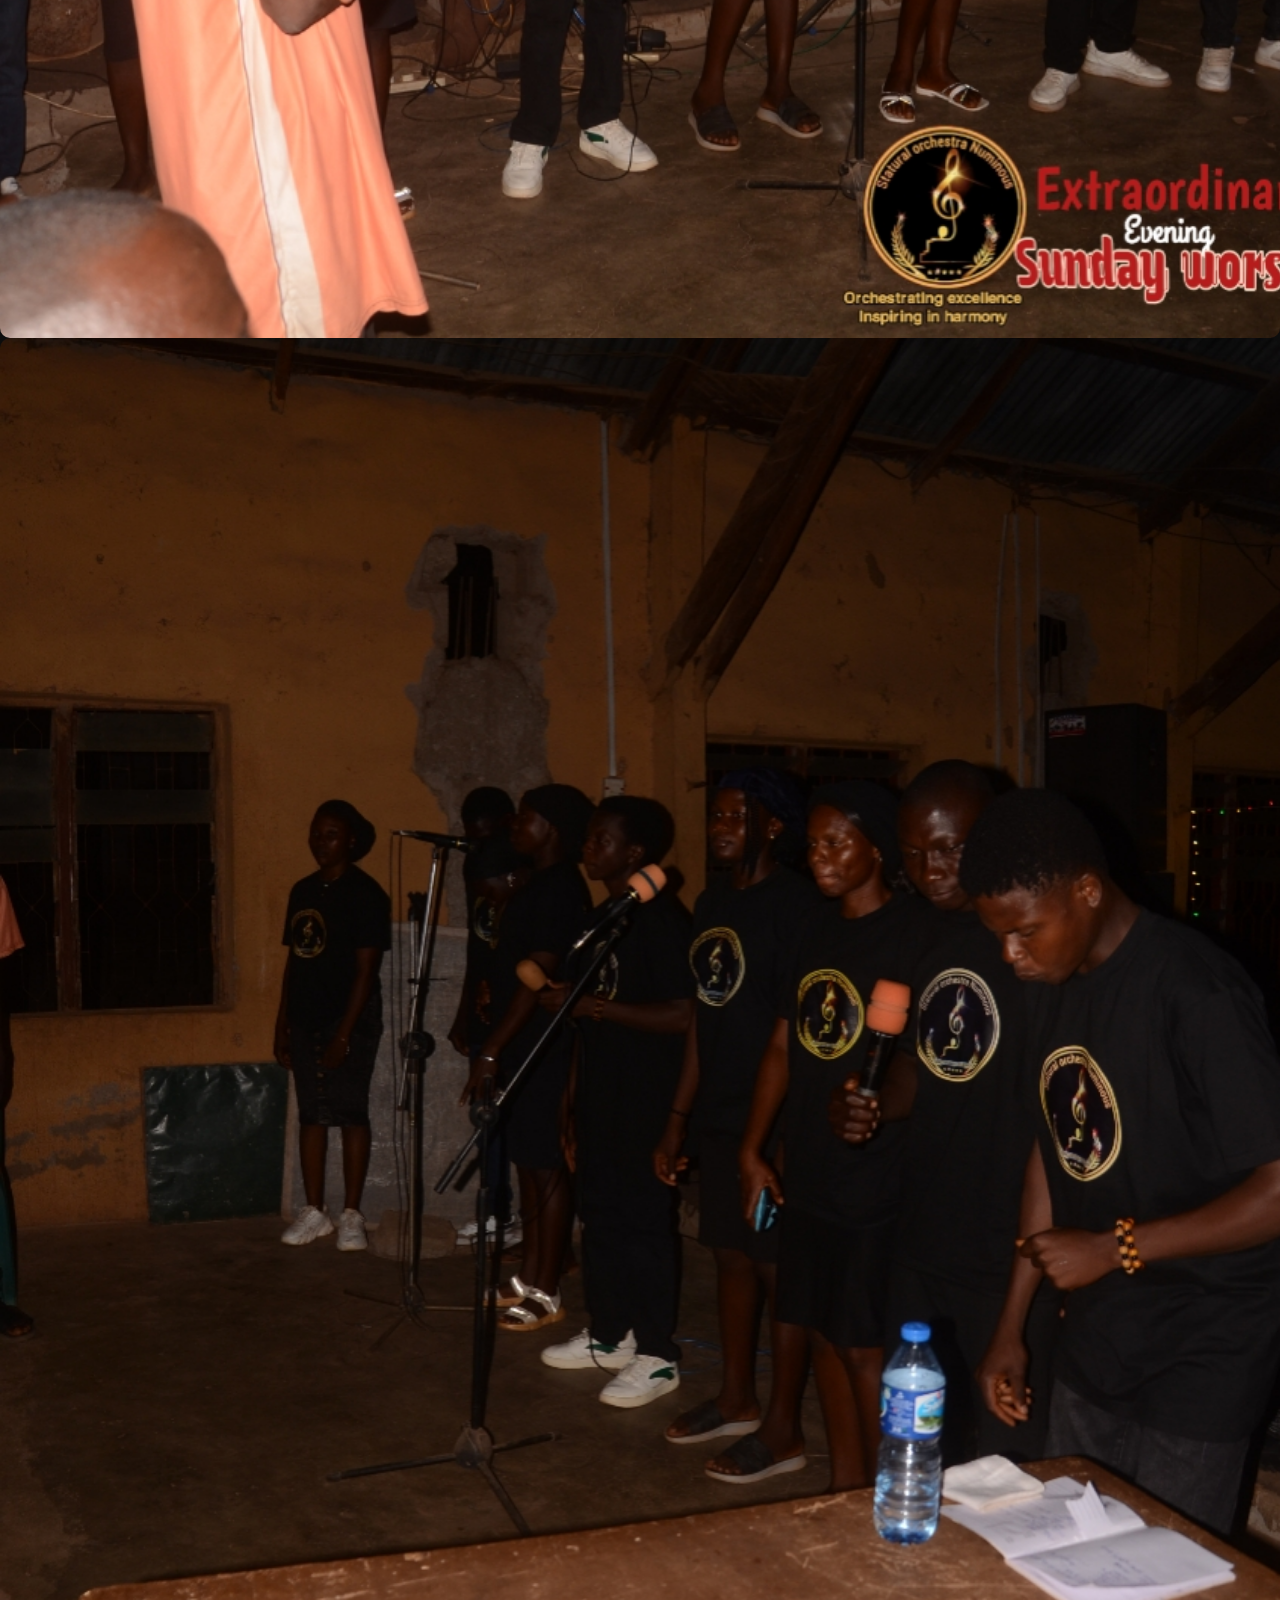
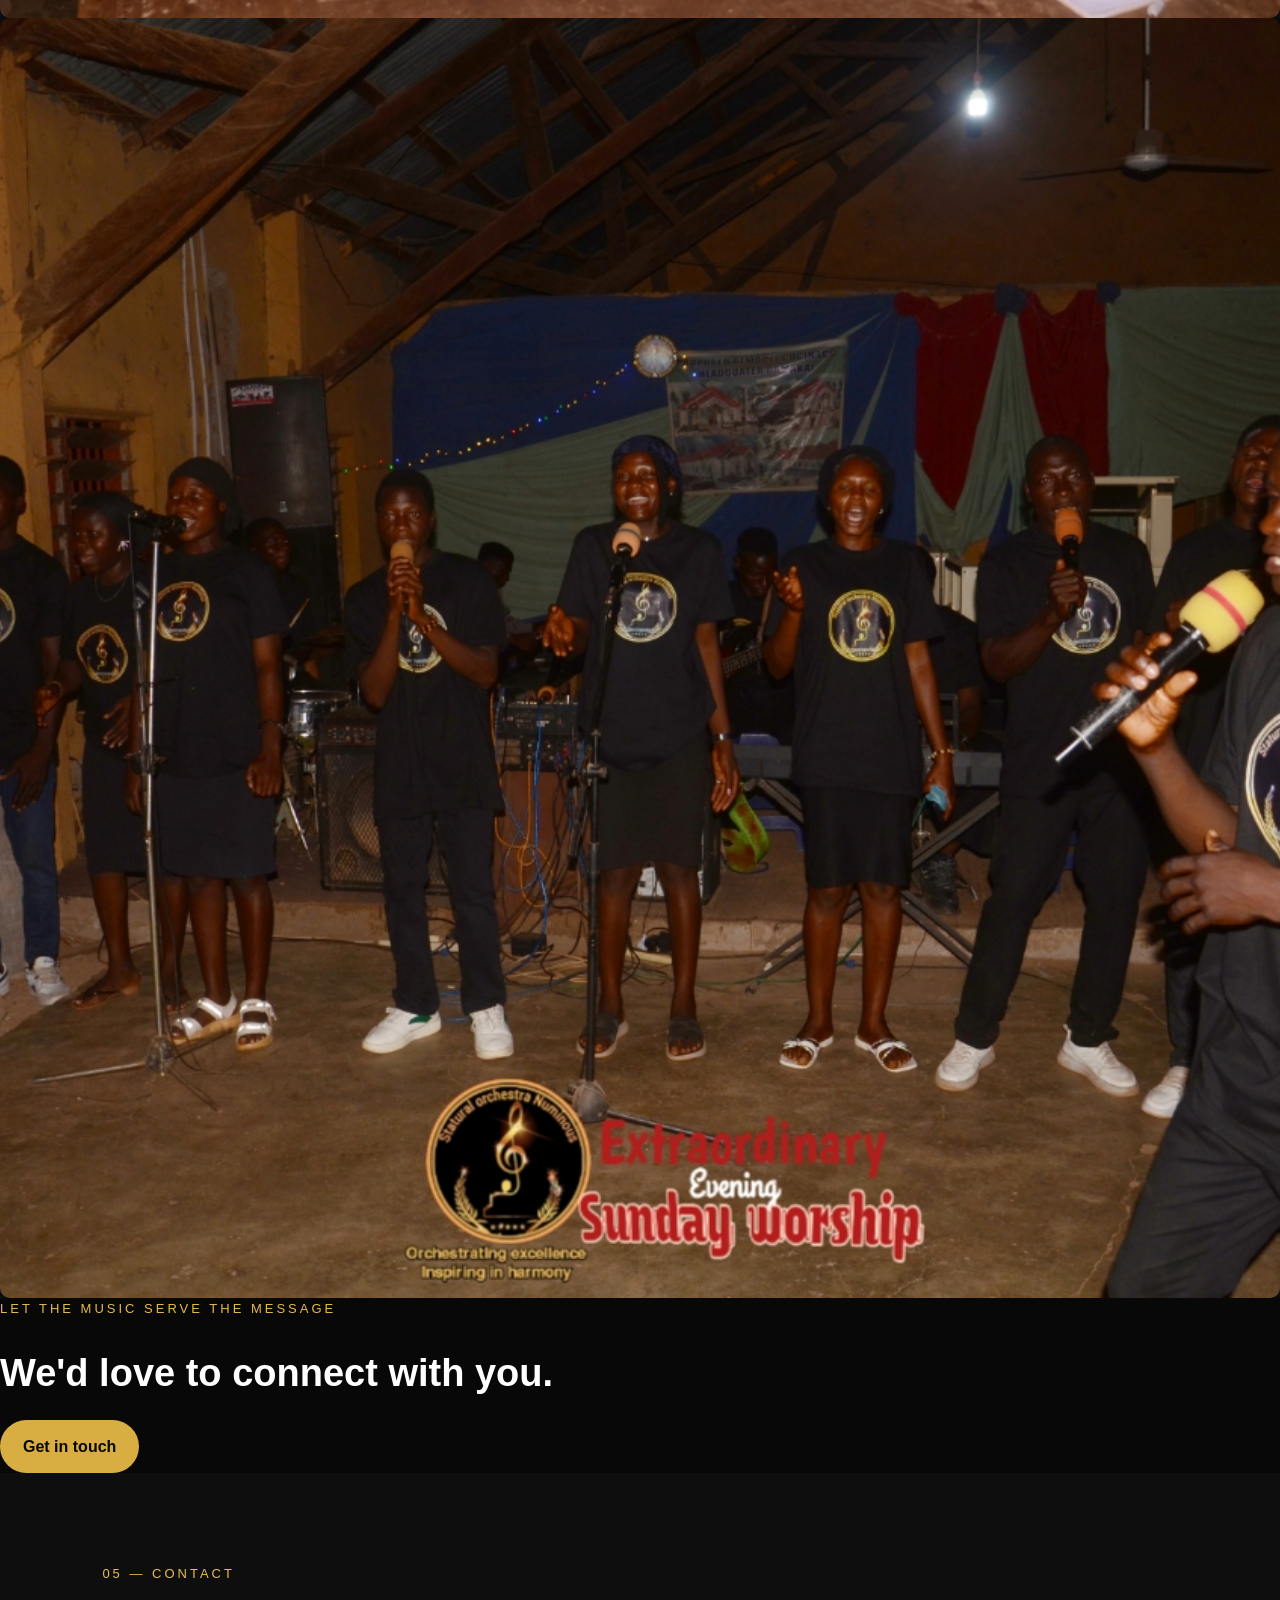
==== commit 35ed3d61: "Refactor contact section and update details Removed an empty call-to-action section and updated cont" ====
--- a/index.html
+++ b/index.html
@@ -989,8 +989,6 @@
 
 </section>
   
-<section class="cta">
-
 <section id="contact" class="section contact-section">
 
   <div class="section-label">05 — CONTACT</div>
@@ -1008,9 +1006,9 @@
 
     <div class="contact-card">
 
-      <a href="tel:+2347062663032">
+      <a href="tel:+2349078201474">
         📞 PHONE / WHATSAPP<br>
-        +2349078201474
+        +234 907 820 1474
       </a>
 
       <a href="mailto:staturalorchestranuminous@gmail.com">
@@ -1020,7 +1018,7 @@
 
       <a href="https://www.facebook.com/profile.php?id=61594100982877"
          target="_blank">
-        f FACEBOOK<br>
+        📘 FACEBOOK<br>
         Visit our Facebook page
       </a>
 
@@ -1028,6 +1026,7 @@
 
   </div>
 
+</section>
 </section>
 
 </main>
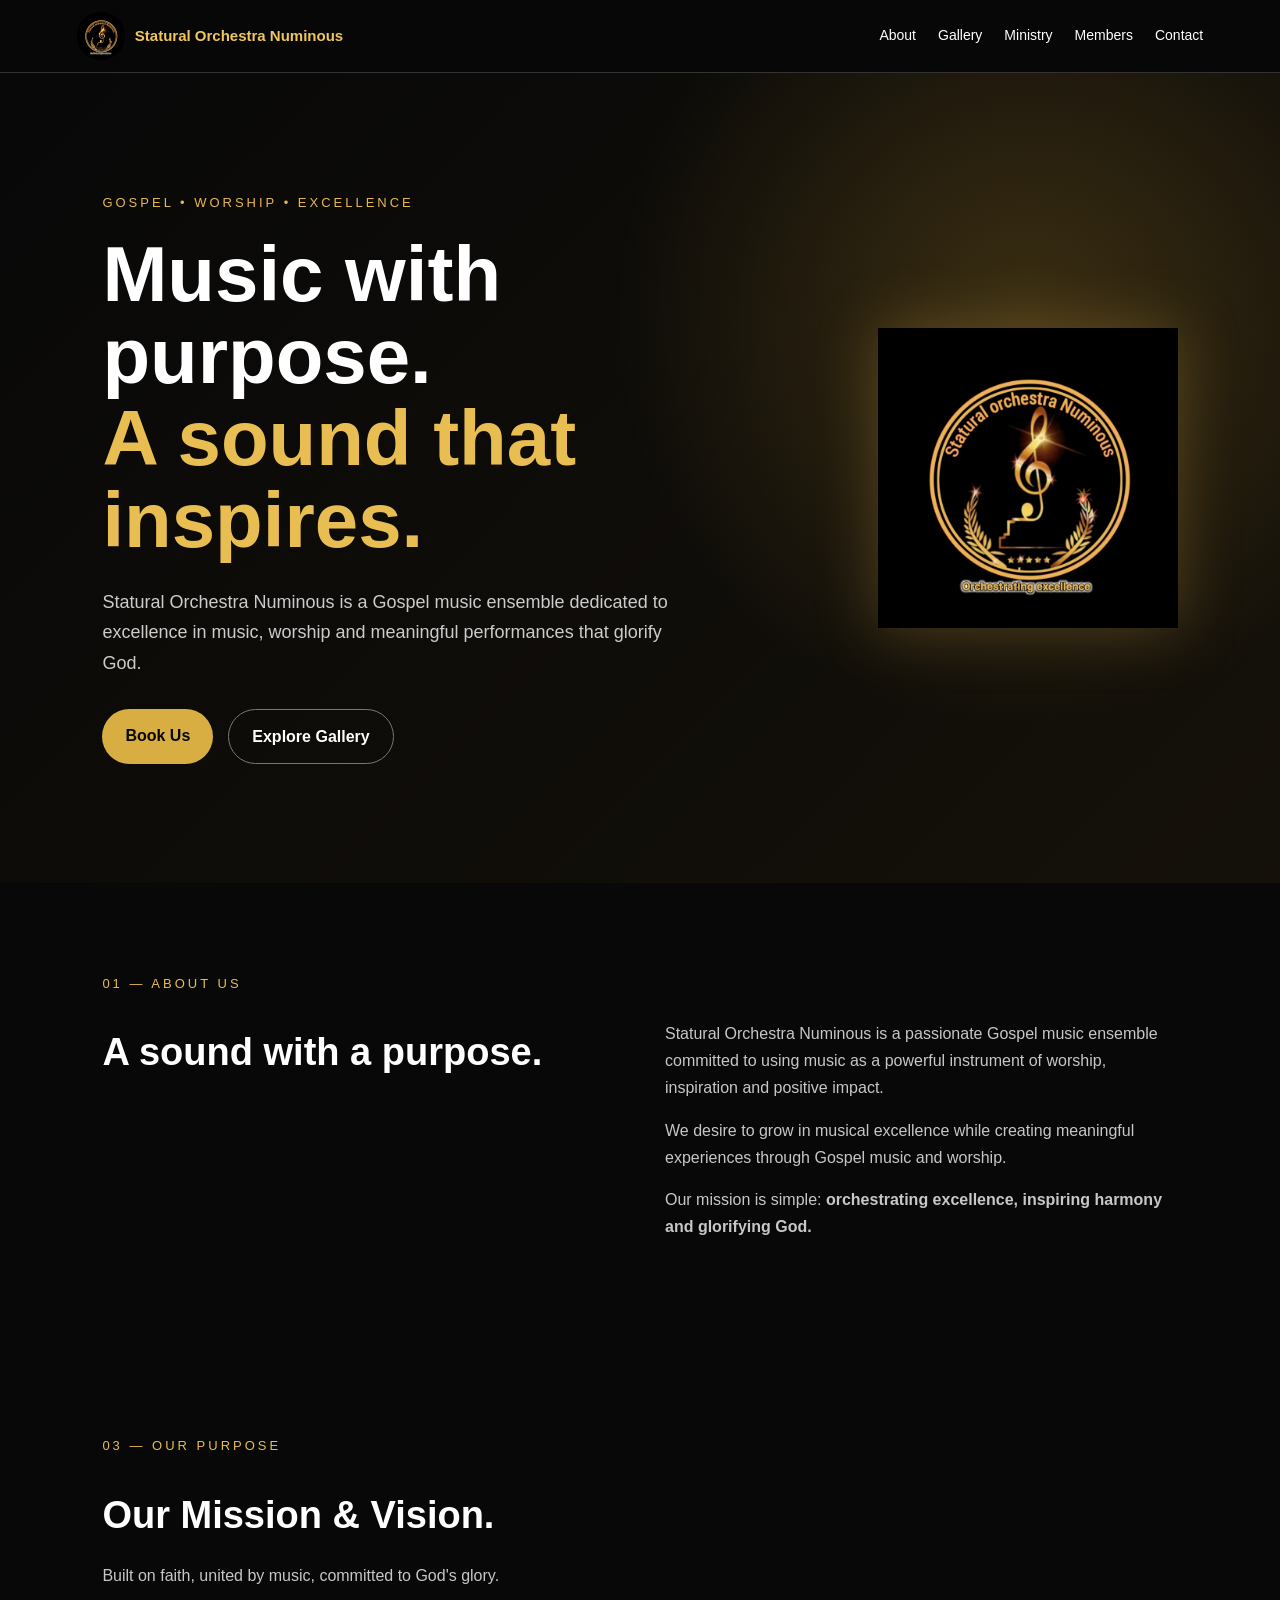
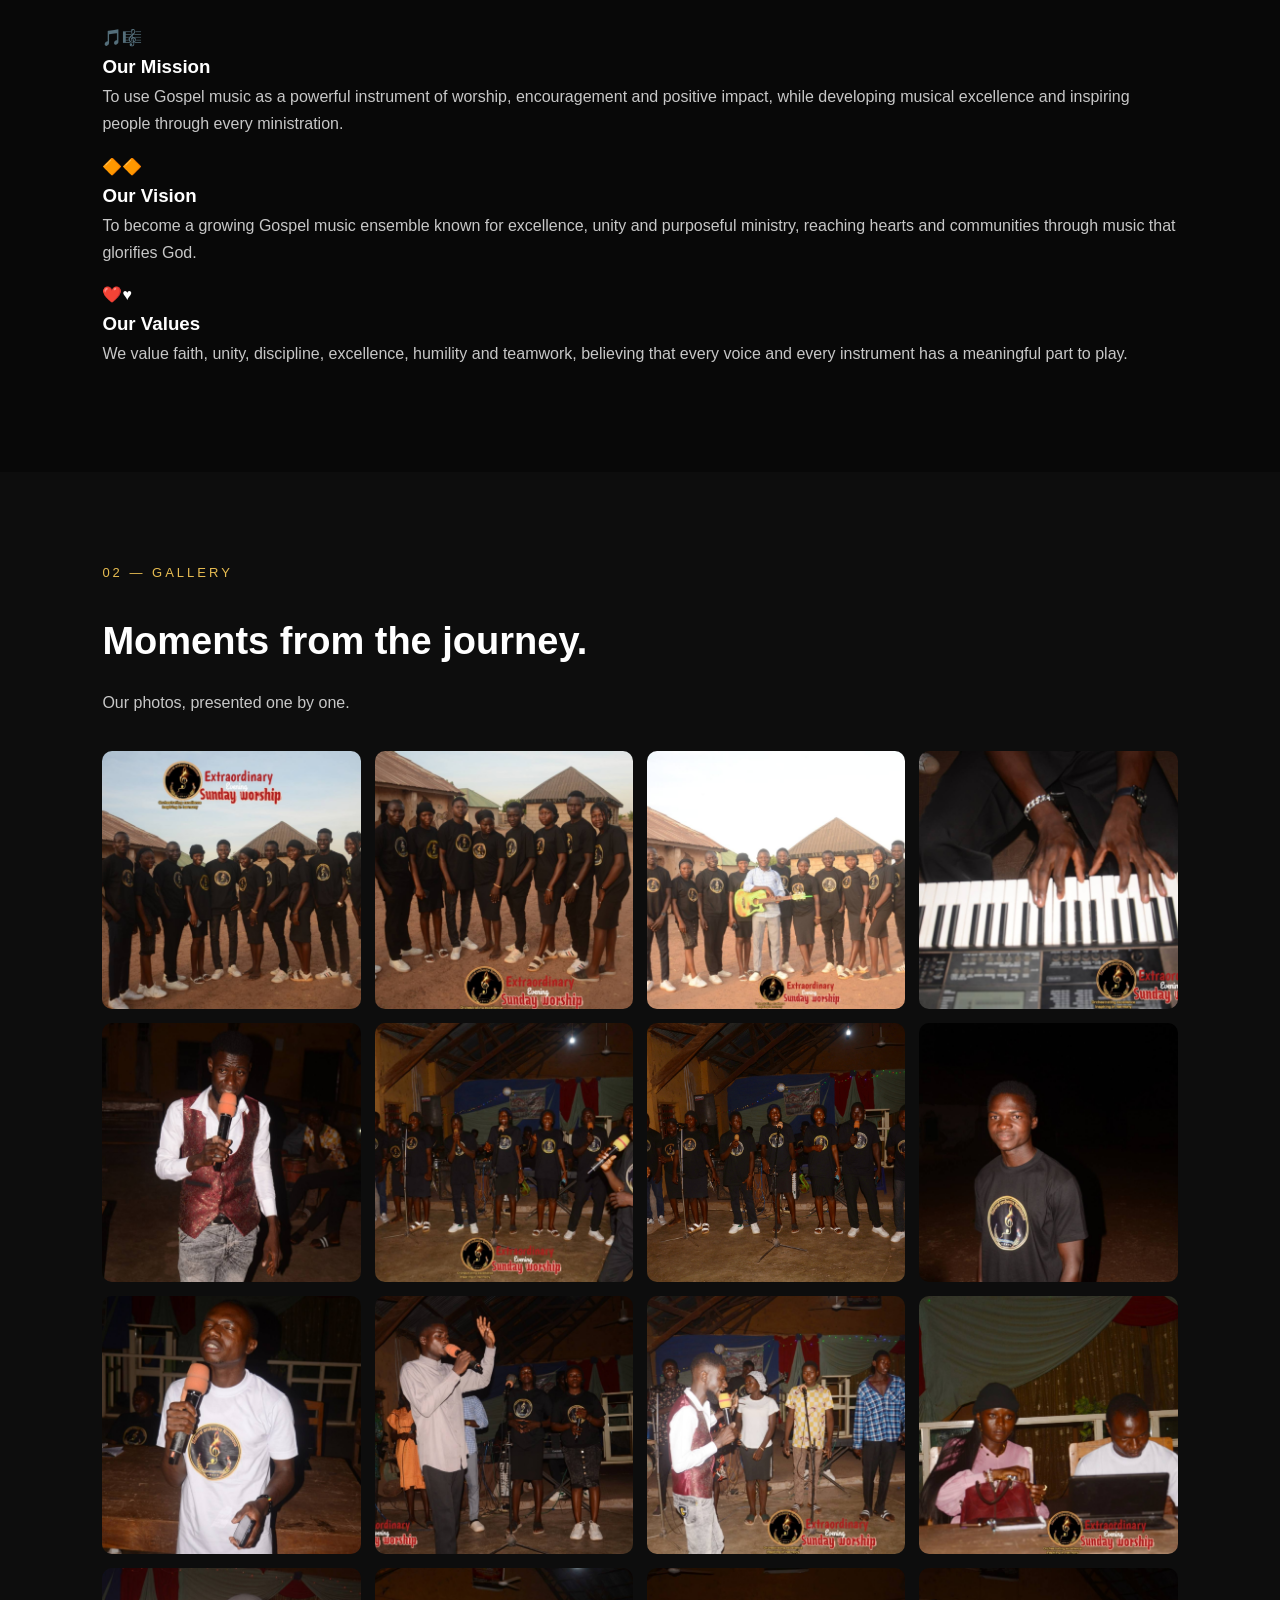
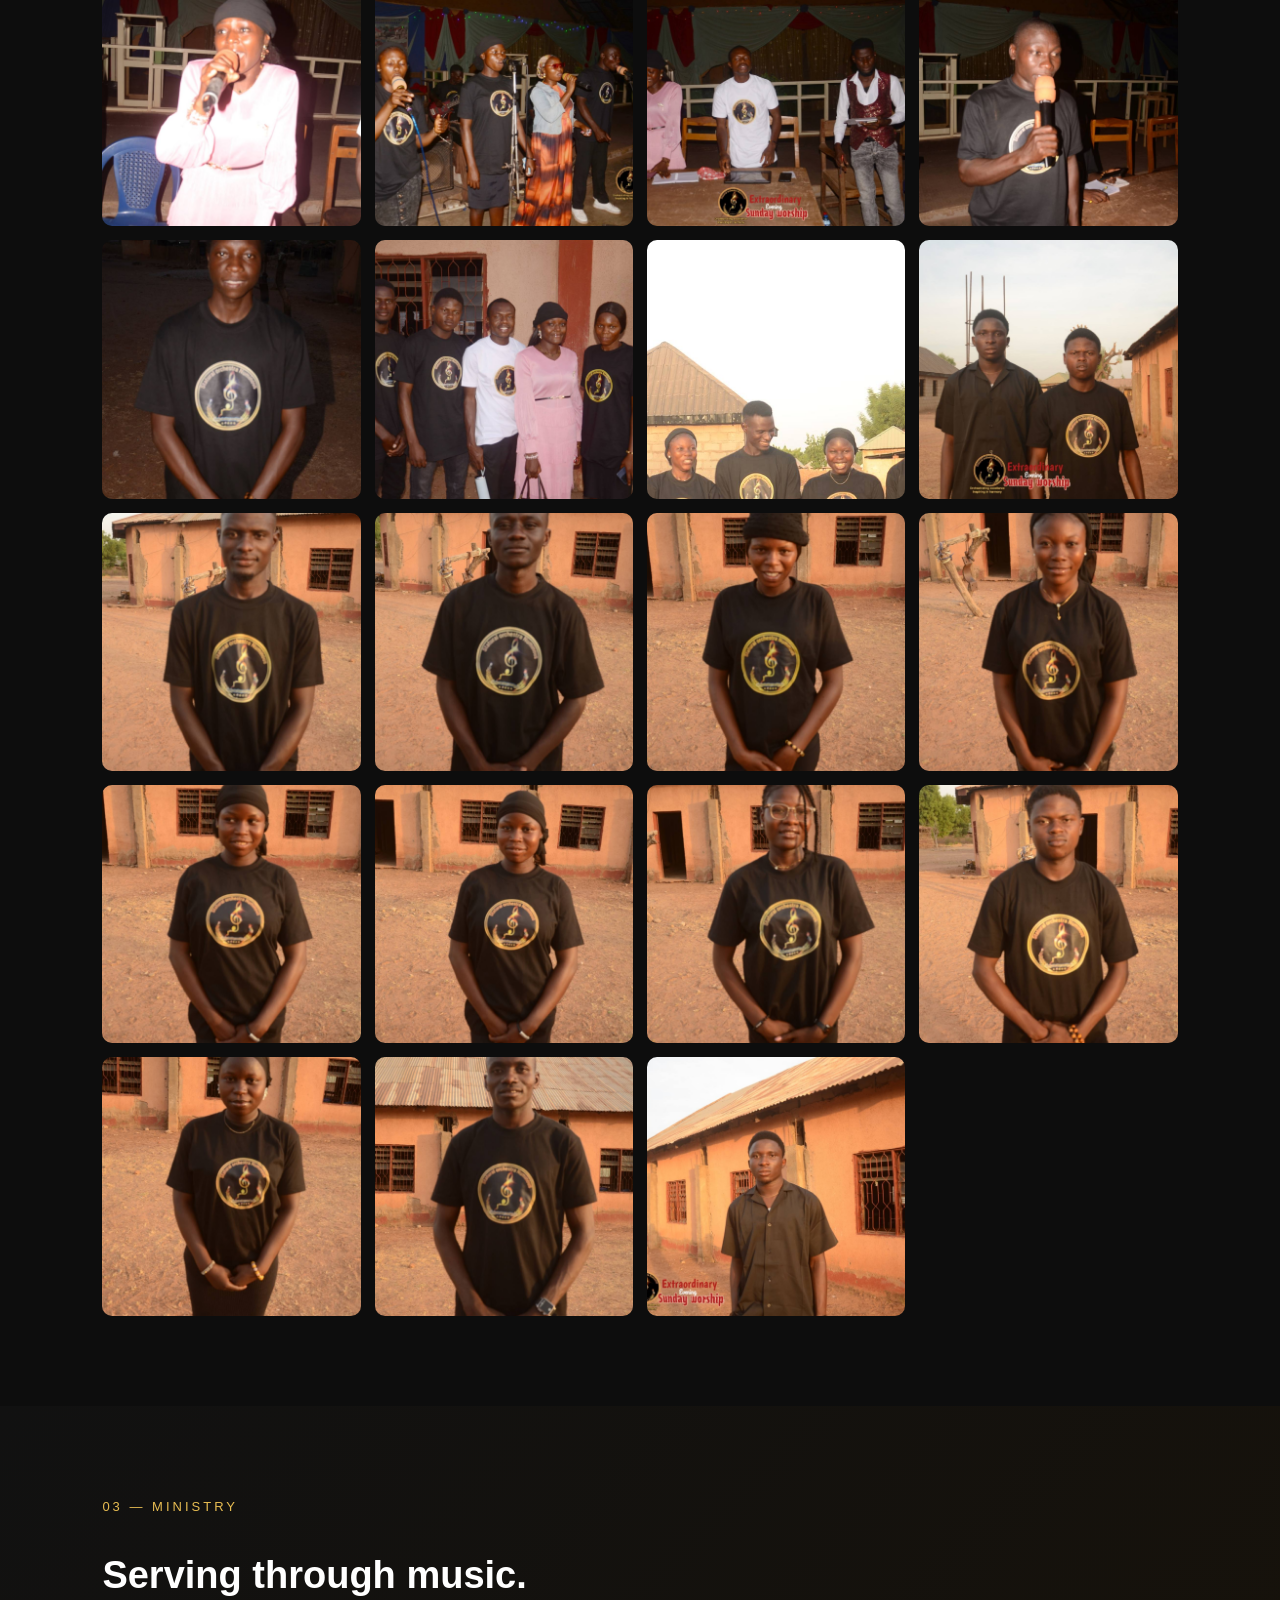
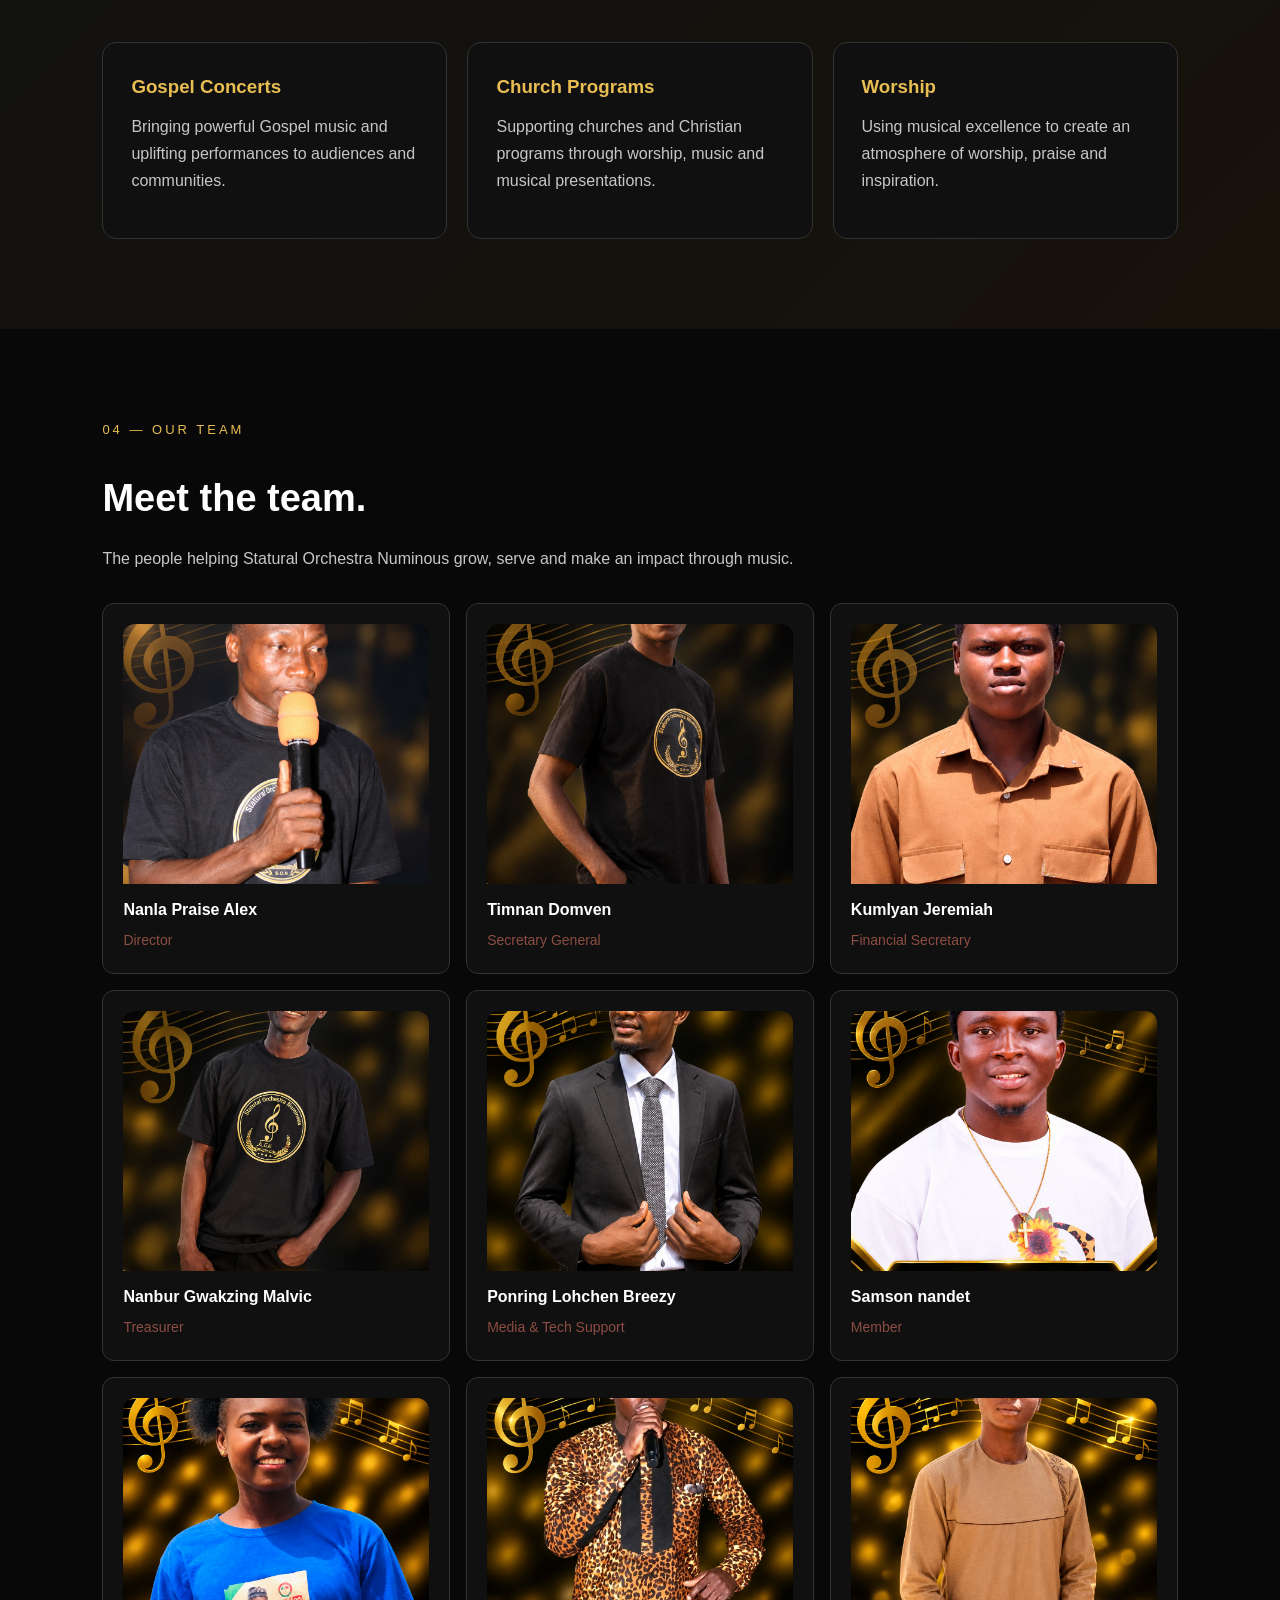
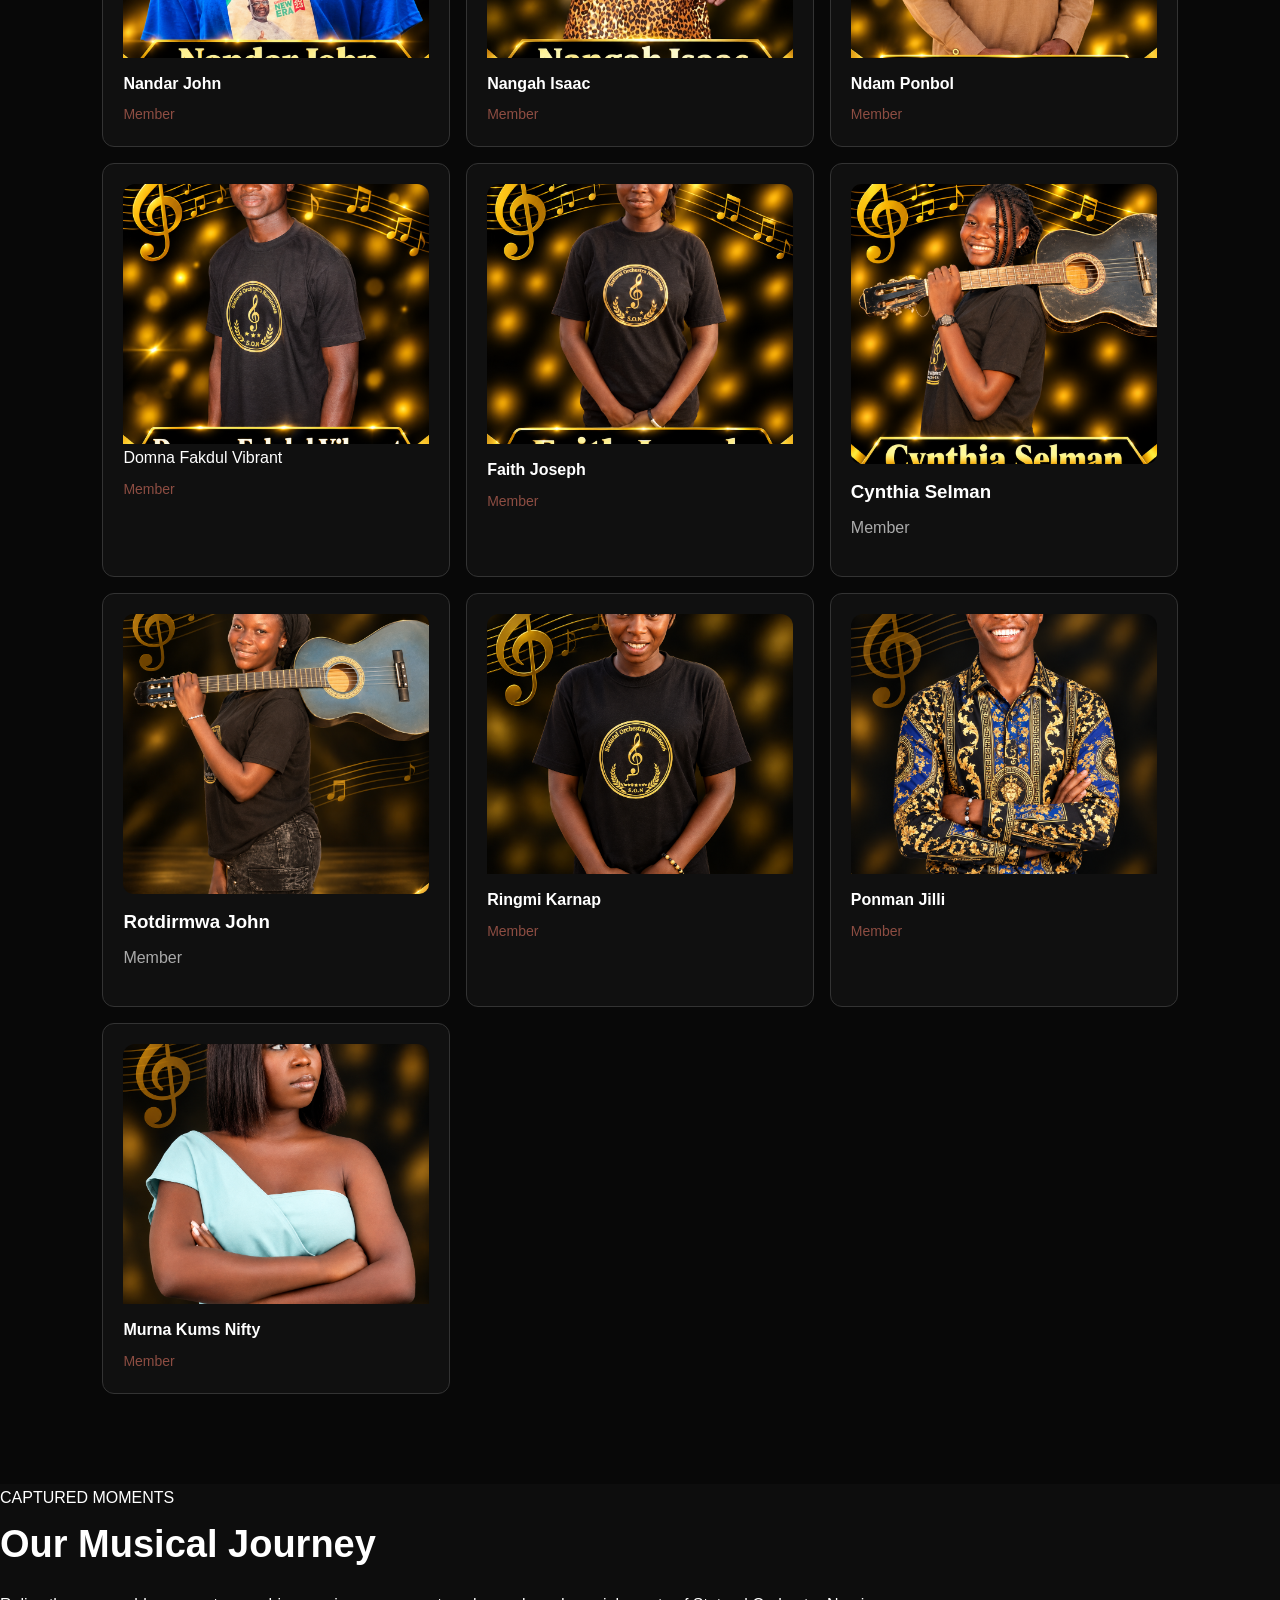
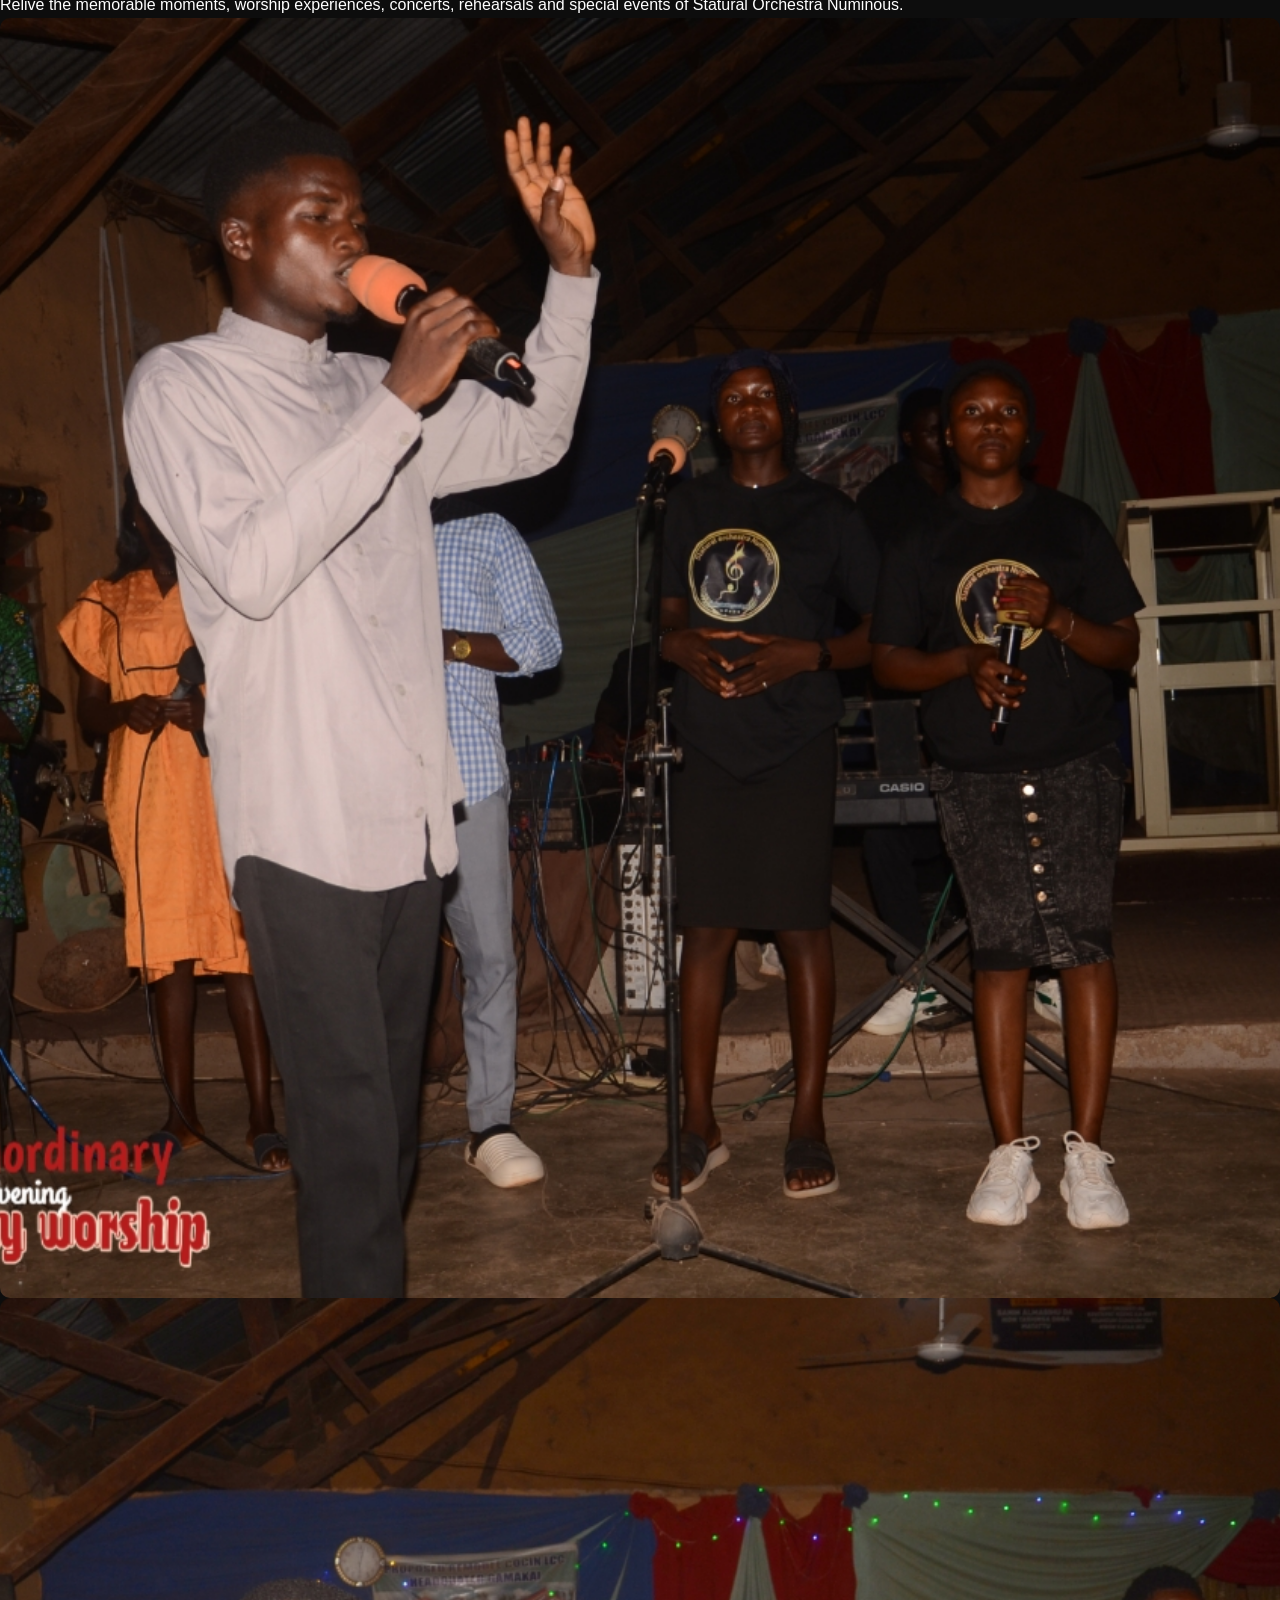
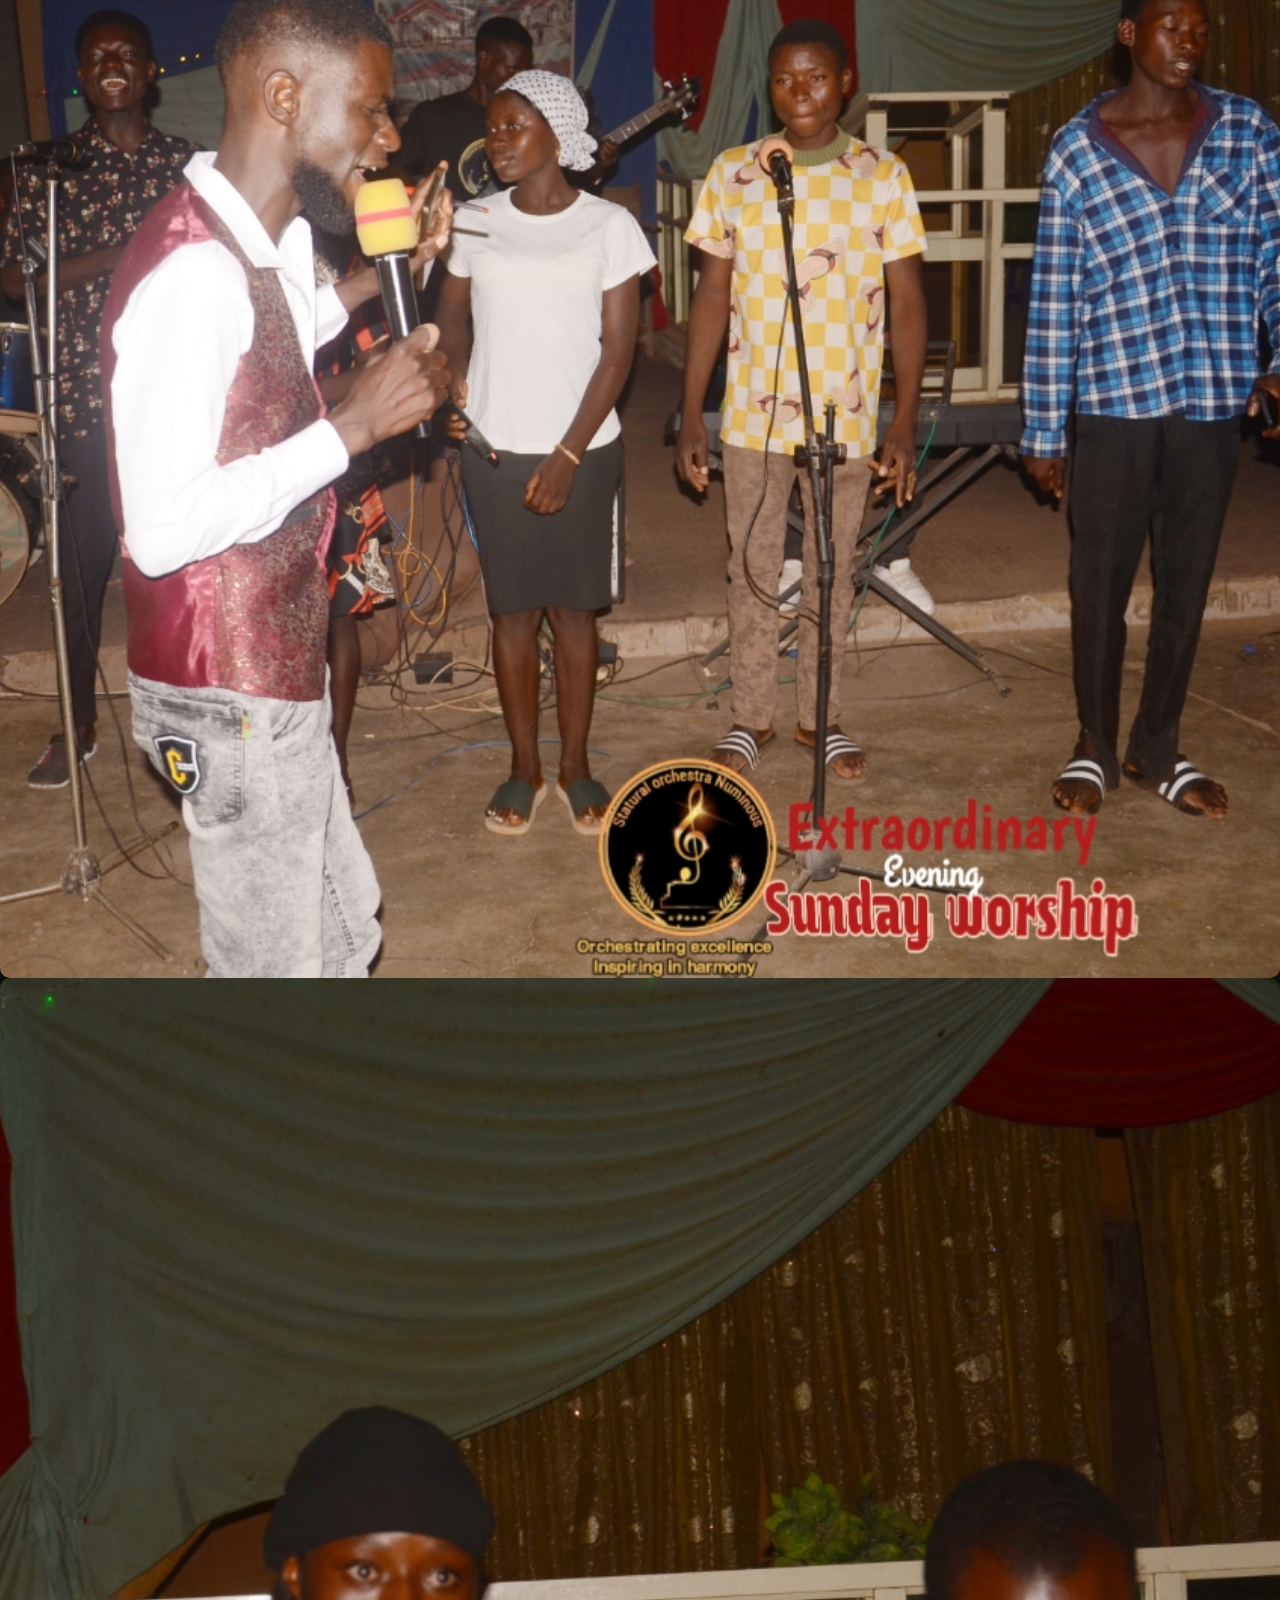
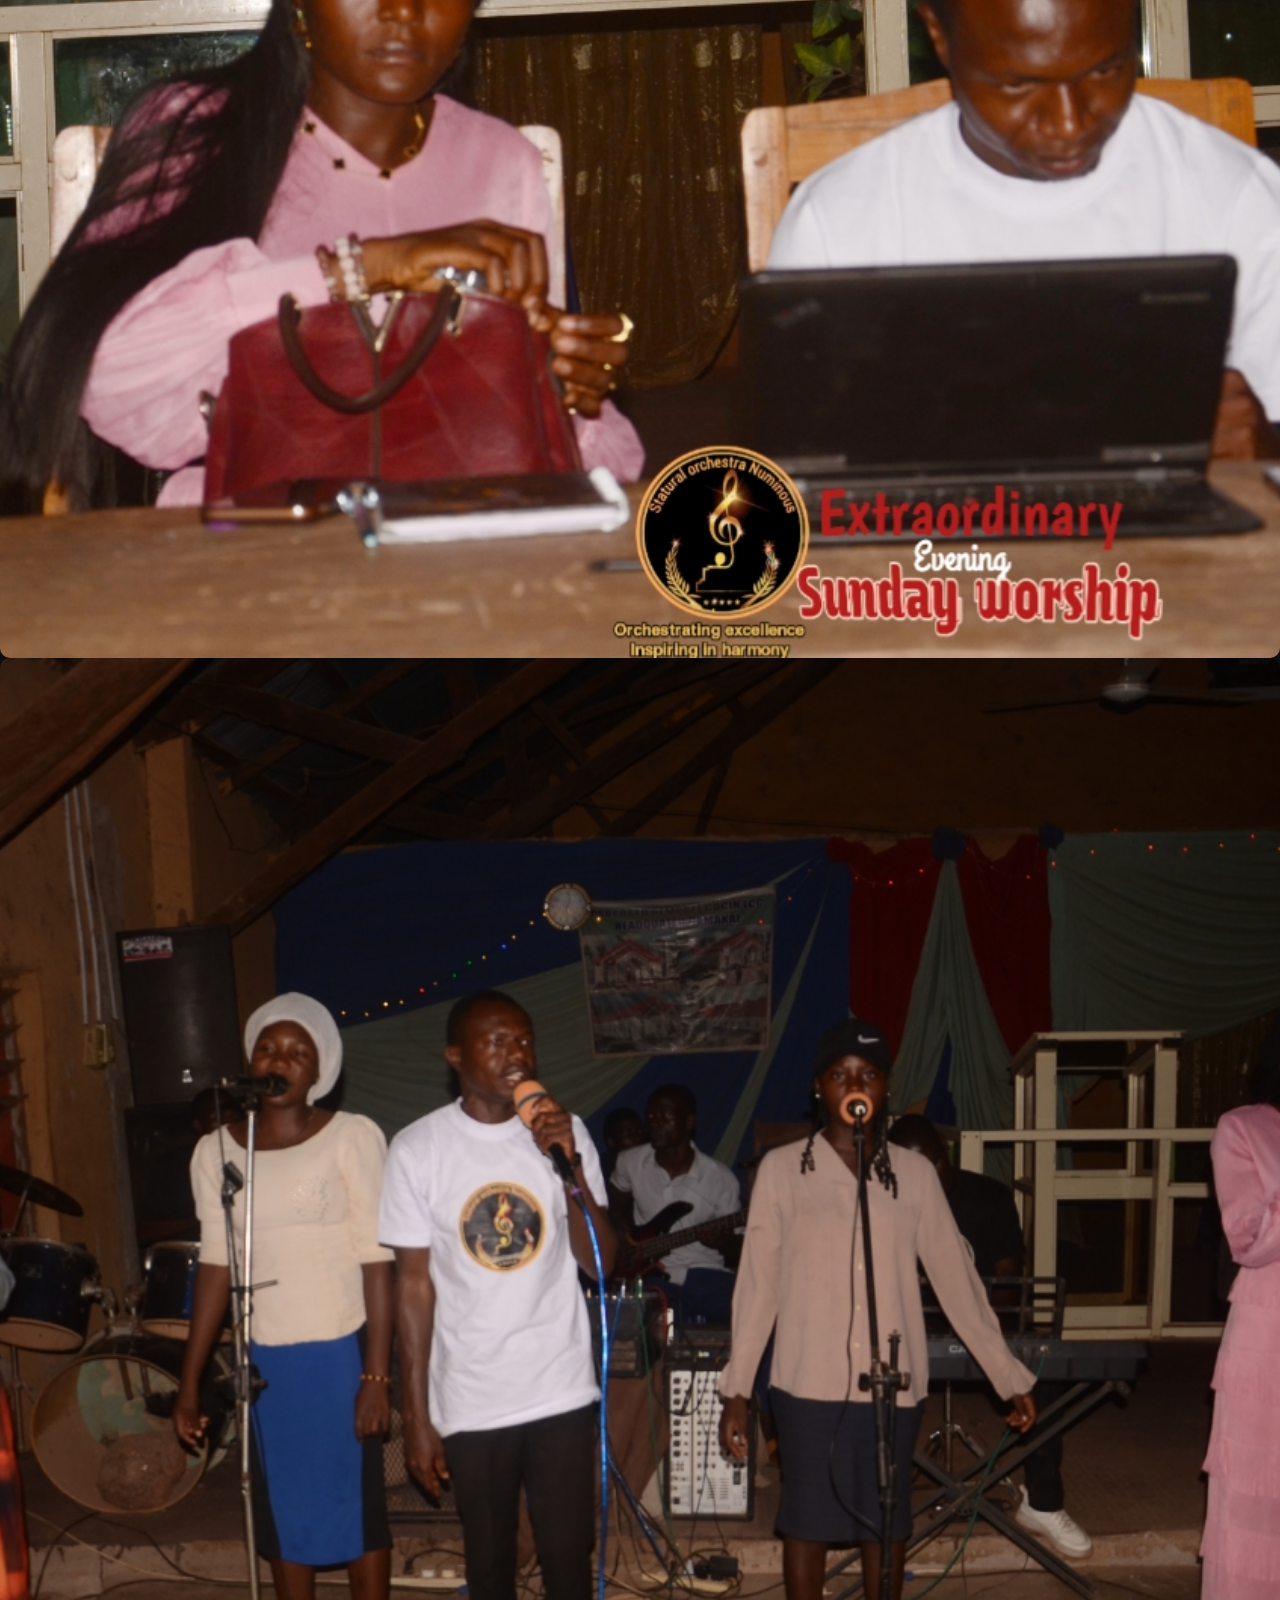
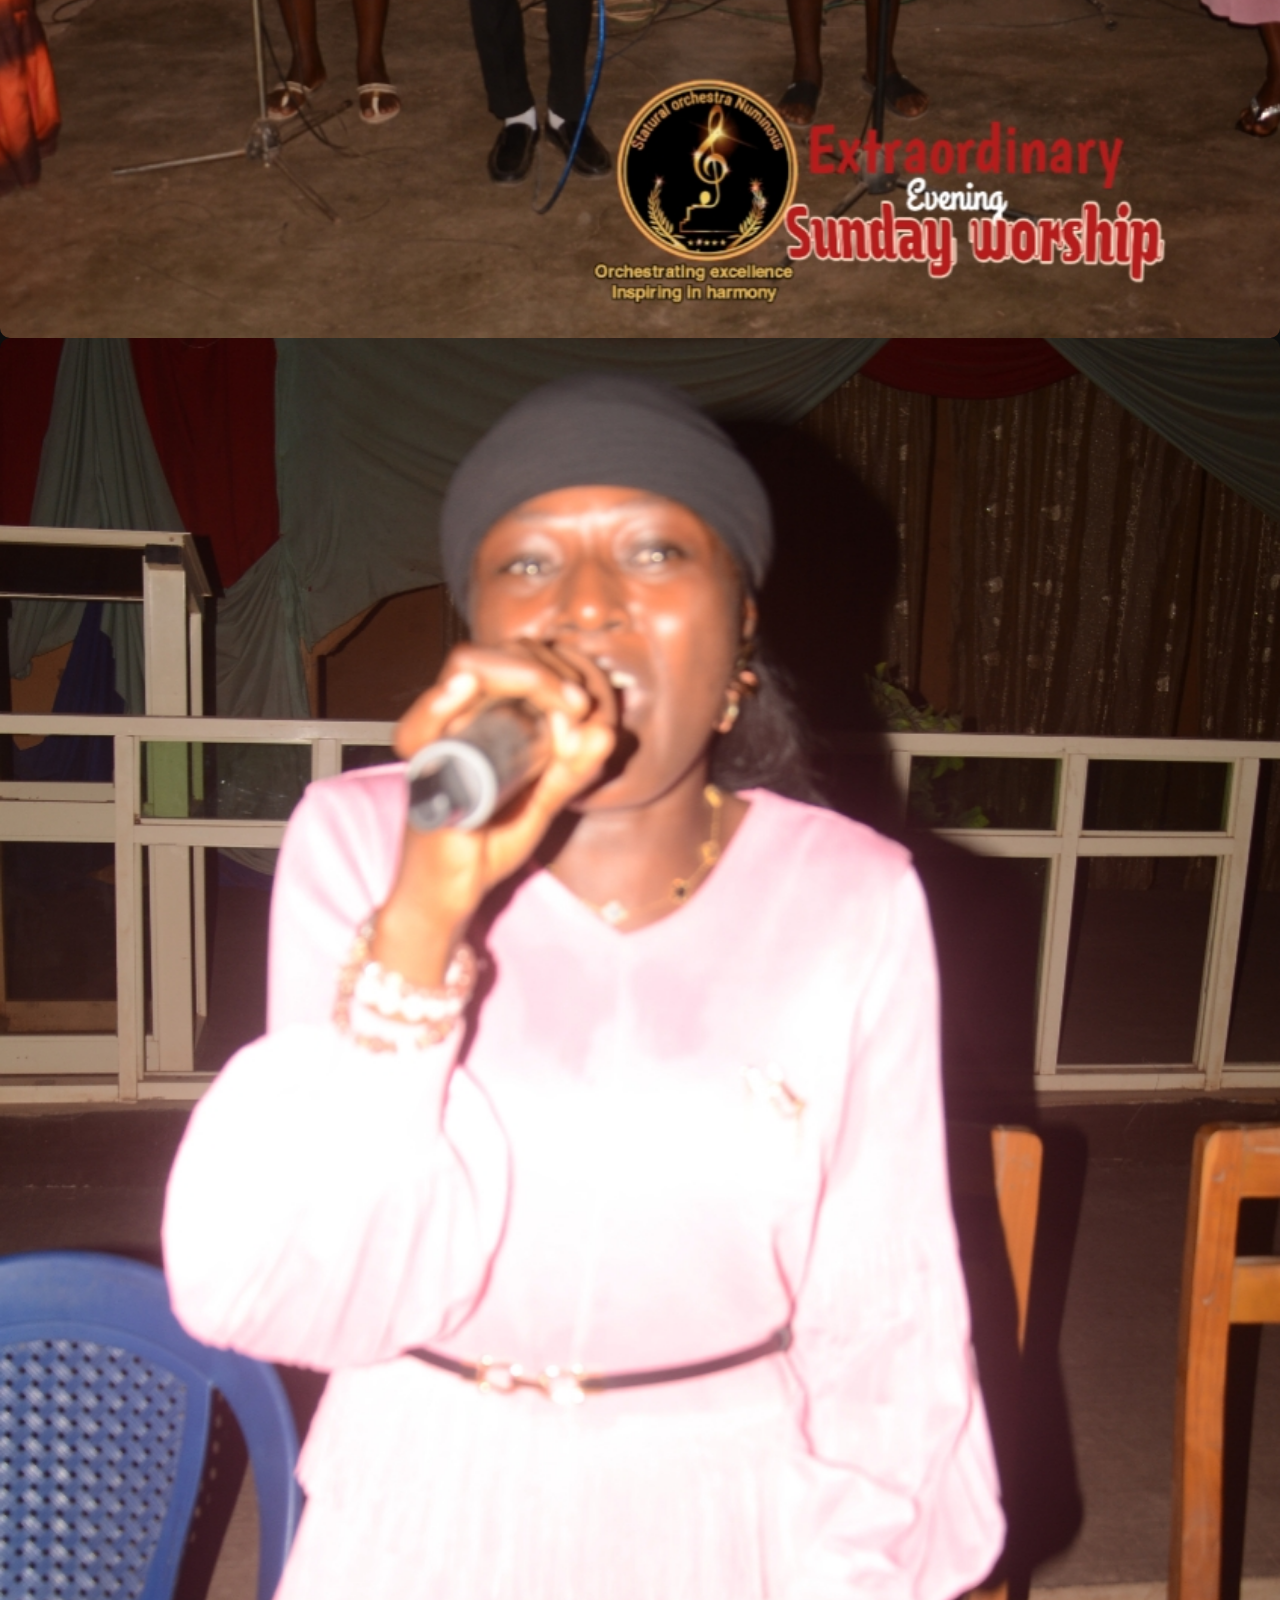
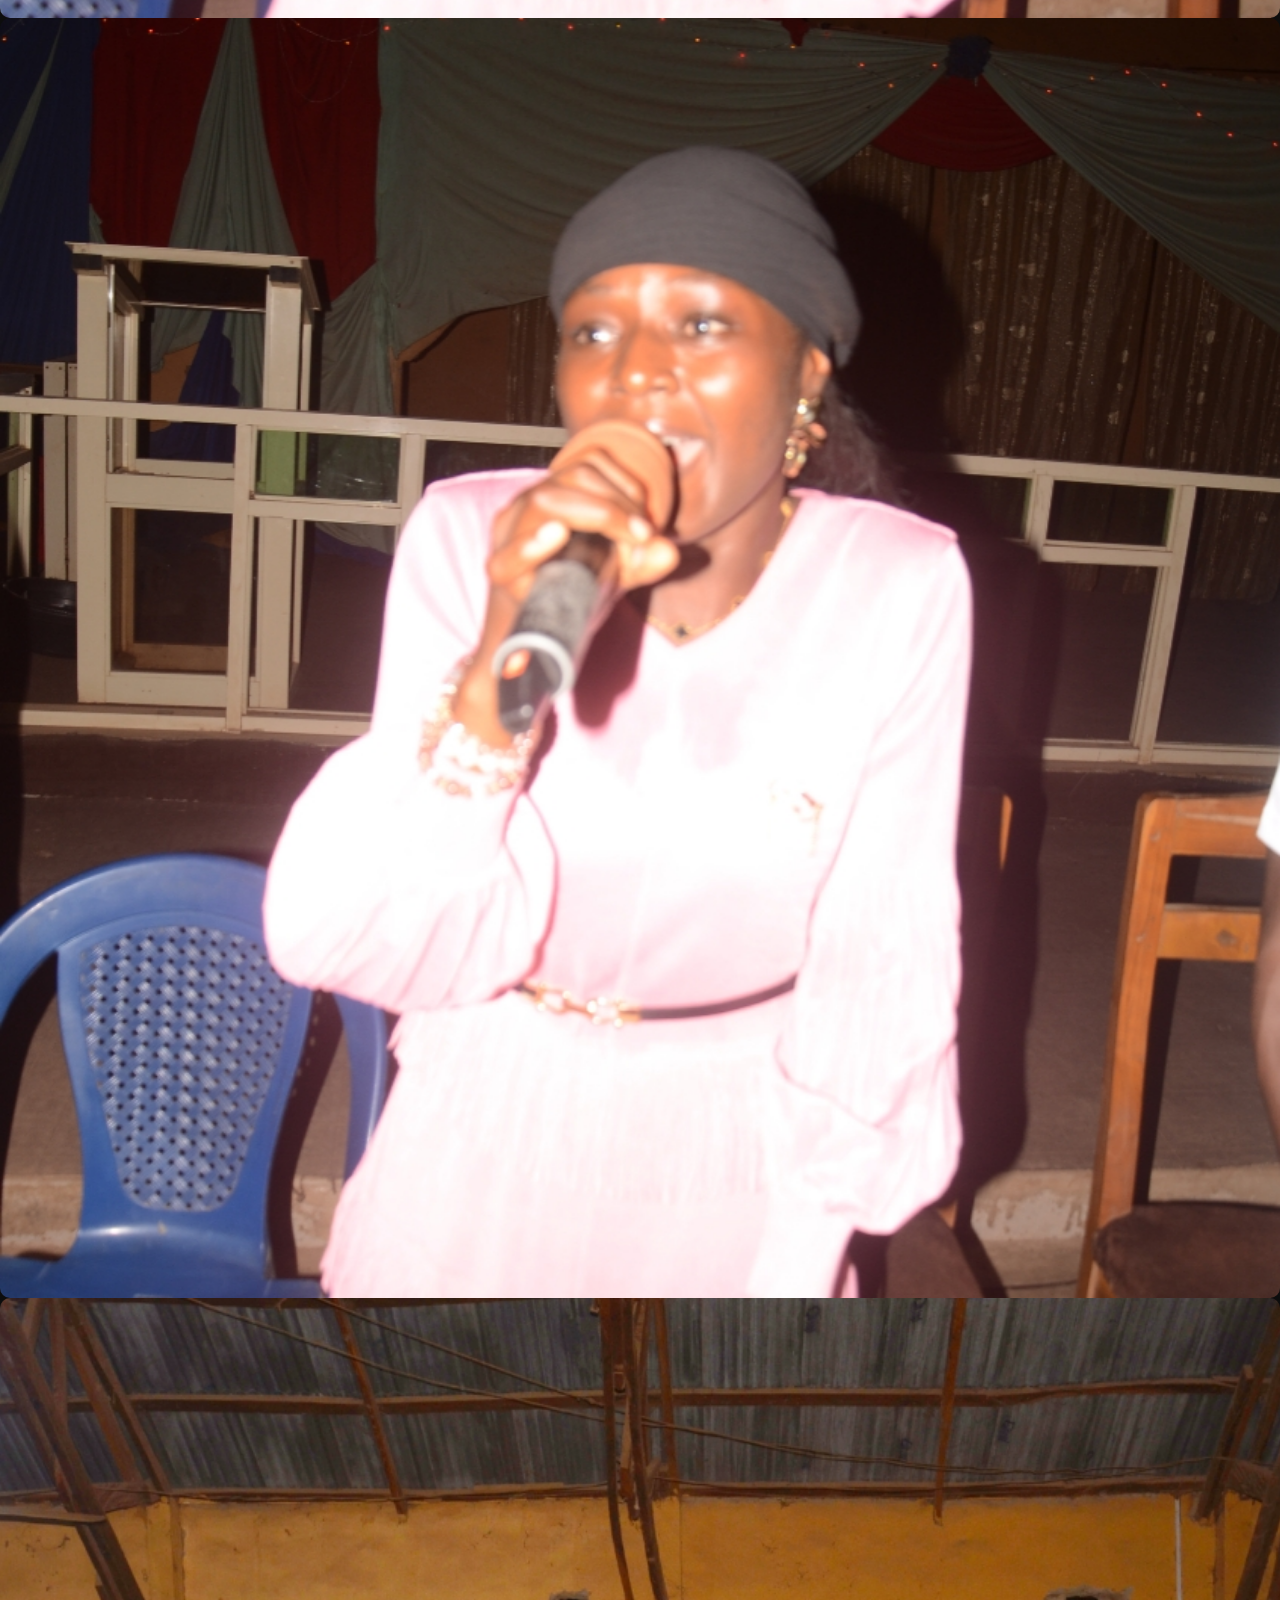
==== commit a04daf93: "Update index.html" ====
--- a/index.html
+++ b/index.html
@@ -952,6 +952,30 @@
 
     <div class="gallery-grid">
 
+    <div class="gallery-item"><img src="20251229_225936.jpg" alt="Gallery Photo"></div>
+    <div class="gallery-item"><img src="20251229_230130.jpg" alt="Gallery Photo"></div>
+    <div class="gallery-item"><img src="20251229_230342.jpg" alt="Gallery Photo"></div>
+    <div class="gallery-item"><img src="20251229_230534.jpg" alt="Gallery Photo"></div>
+    <div class="gallery-item"><img src="20251229_230737.jpg" alt="Gallery Photo"></div>
+    <div class="gallery-item"><img src="20251229_231002.jpg" alt="Gallery Photo"></div>
+    <div class="gallery-item"><img src="20251230_143703.jpg" alt="Gallery Photo"></div>
+    <div class="gallery-item"><img src="20251230_144013.jpg" alt="Gallery Photo"></div>
+    <div class="gallery-item"><img src="20251230_144218.jpg" alt="Gallery Photo"></div>
+    <div class="gallery-item"><img src="20251230_144357.jpg" alt="Gallery Photo"></div>
+
+    <div class="gallery-item"><img src="20251230_144455.jpg" alt="Gallery Photo"></div>
+    <div class="gallery-item"><img src="20251230_144558.jpg" alt="Gallery Photo"></div>
+    <div class="gallery-item"><img src="20251230_144720.jpg" alt="Gallery Photo"></div>
+    <div class="gallery-item"><img src="20251230_144919.jpg" alt="Gallery Photo"></div>
+    <div class="gallery-item"><img src="20251230_145143.jpg" alt="Gallery Photo"></div>
+    <div class="gallery-item"><img src="20251230_145443.jpg" alt="Gallery Photo"></div>
+    <div class="gallery-item"><img src="20251230_145717.jpg" alt="Gallery Photo"></div>
+    <div class="gallery-item"><img src="20251230_150056.jpg" alt="Gallery Photo"></div>
+    <div class="gallery-item"><img src="20251230_151534.jpg" alt="Gallery Photo"></div>
+    <div class="gallery-item"><img src="20251230_231622.jpg" alt="Gallery Photo"></div>
+
+    </div>
+
         <div class="gallery-item">
             <img src="20251124_167816.jpg" alt="Gallery Photo">
         </div>
